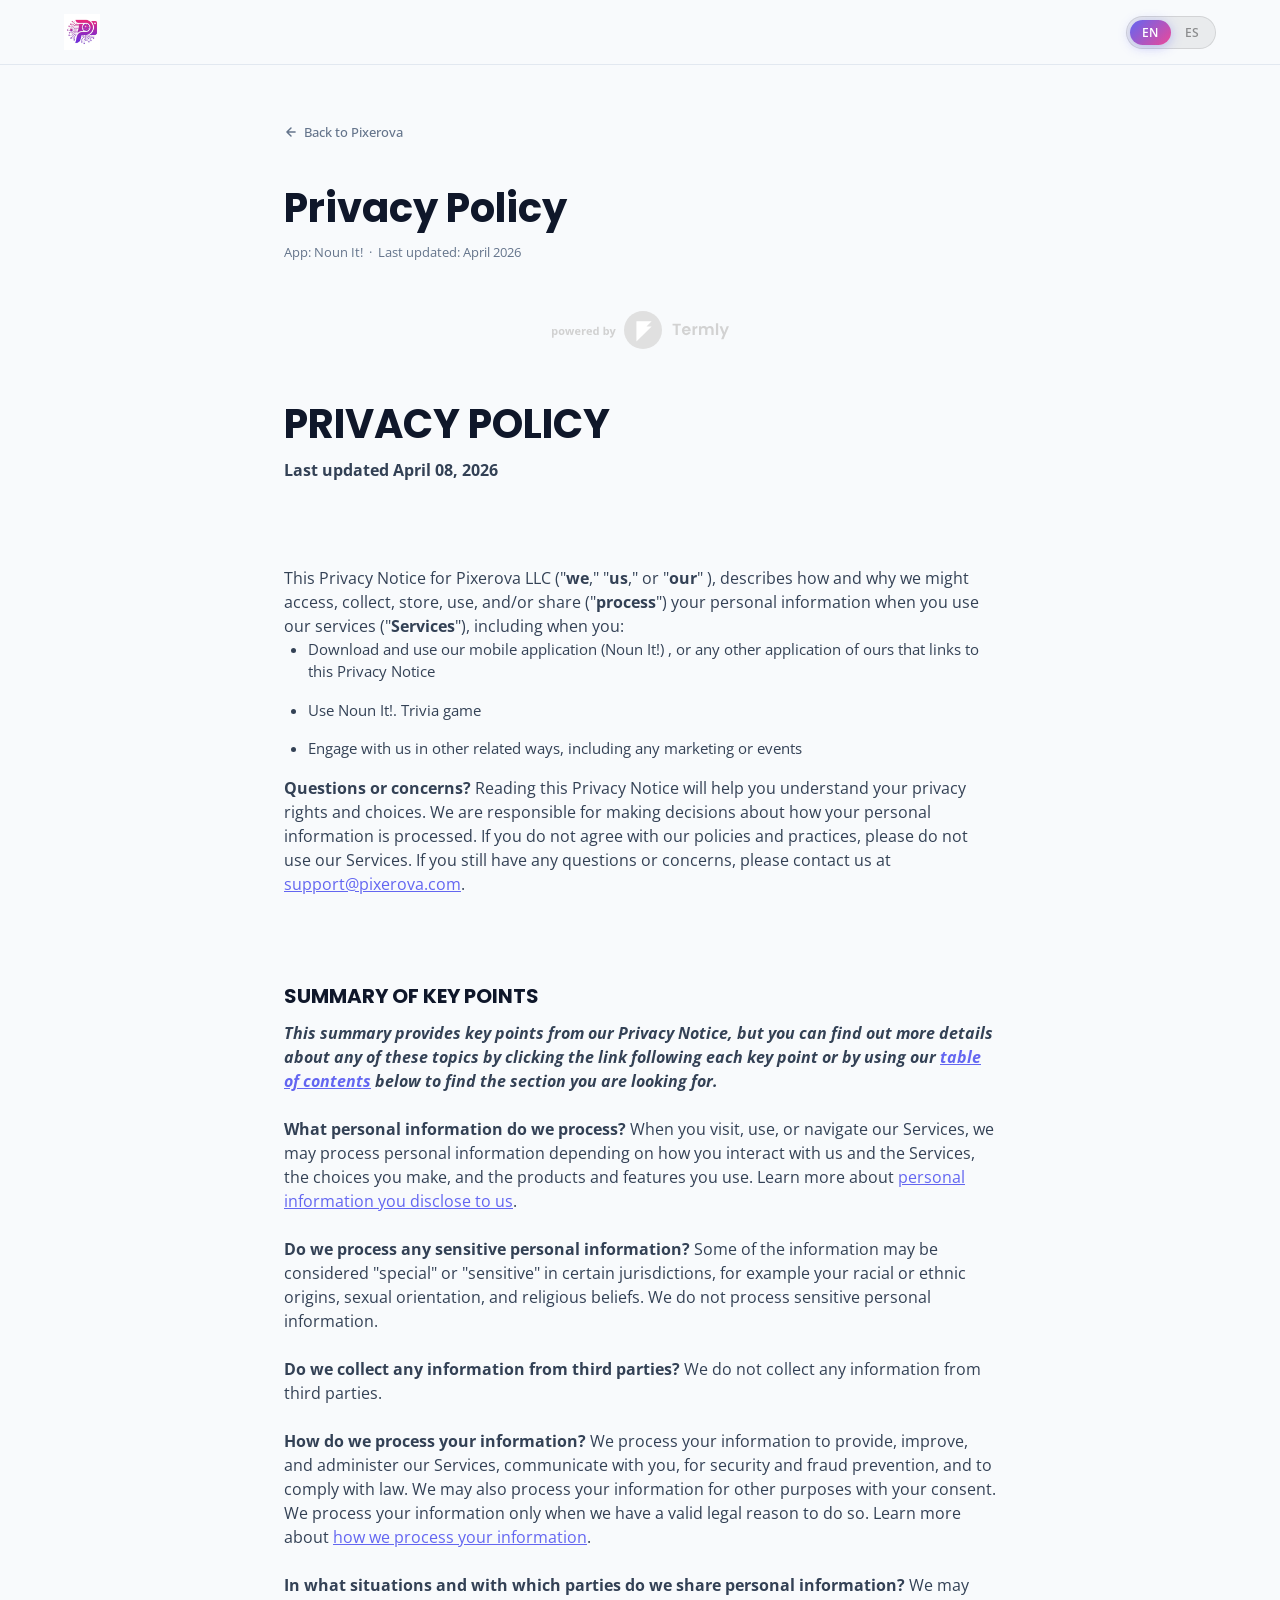
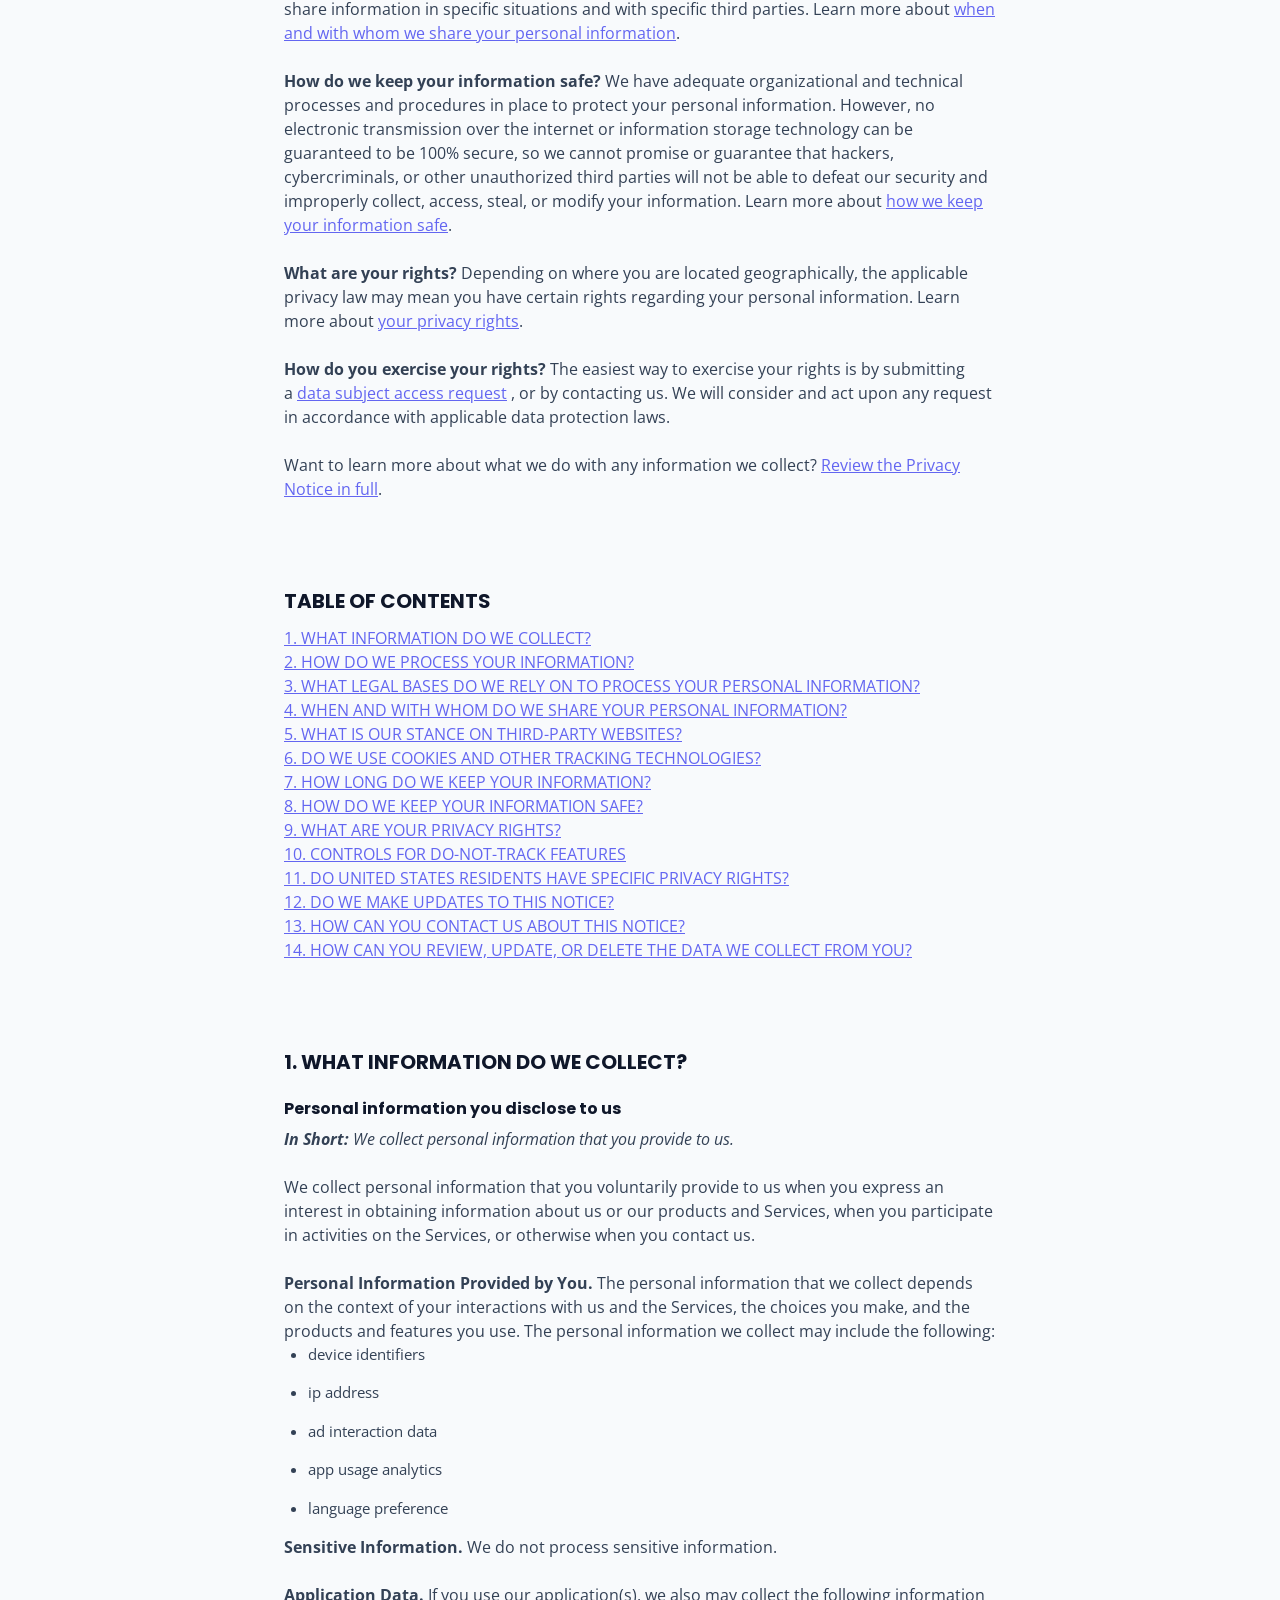
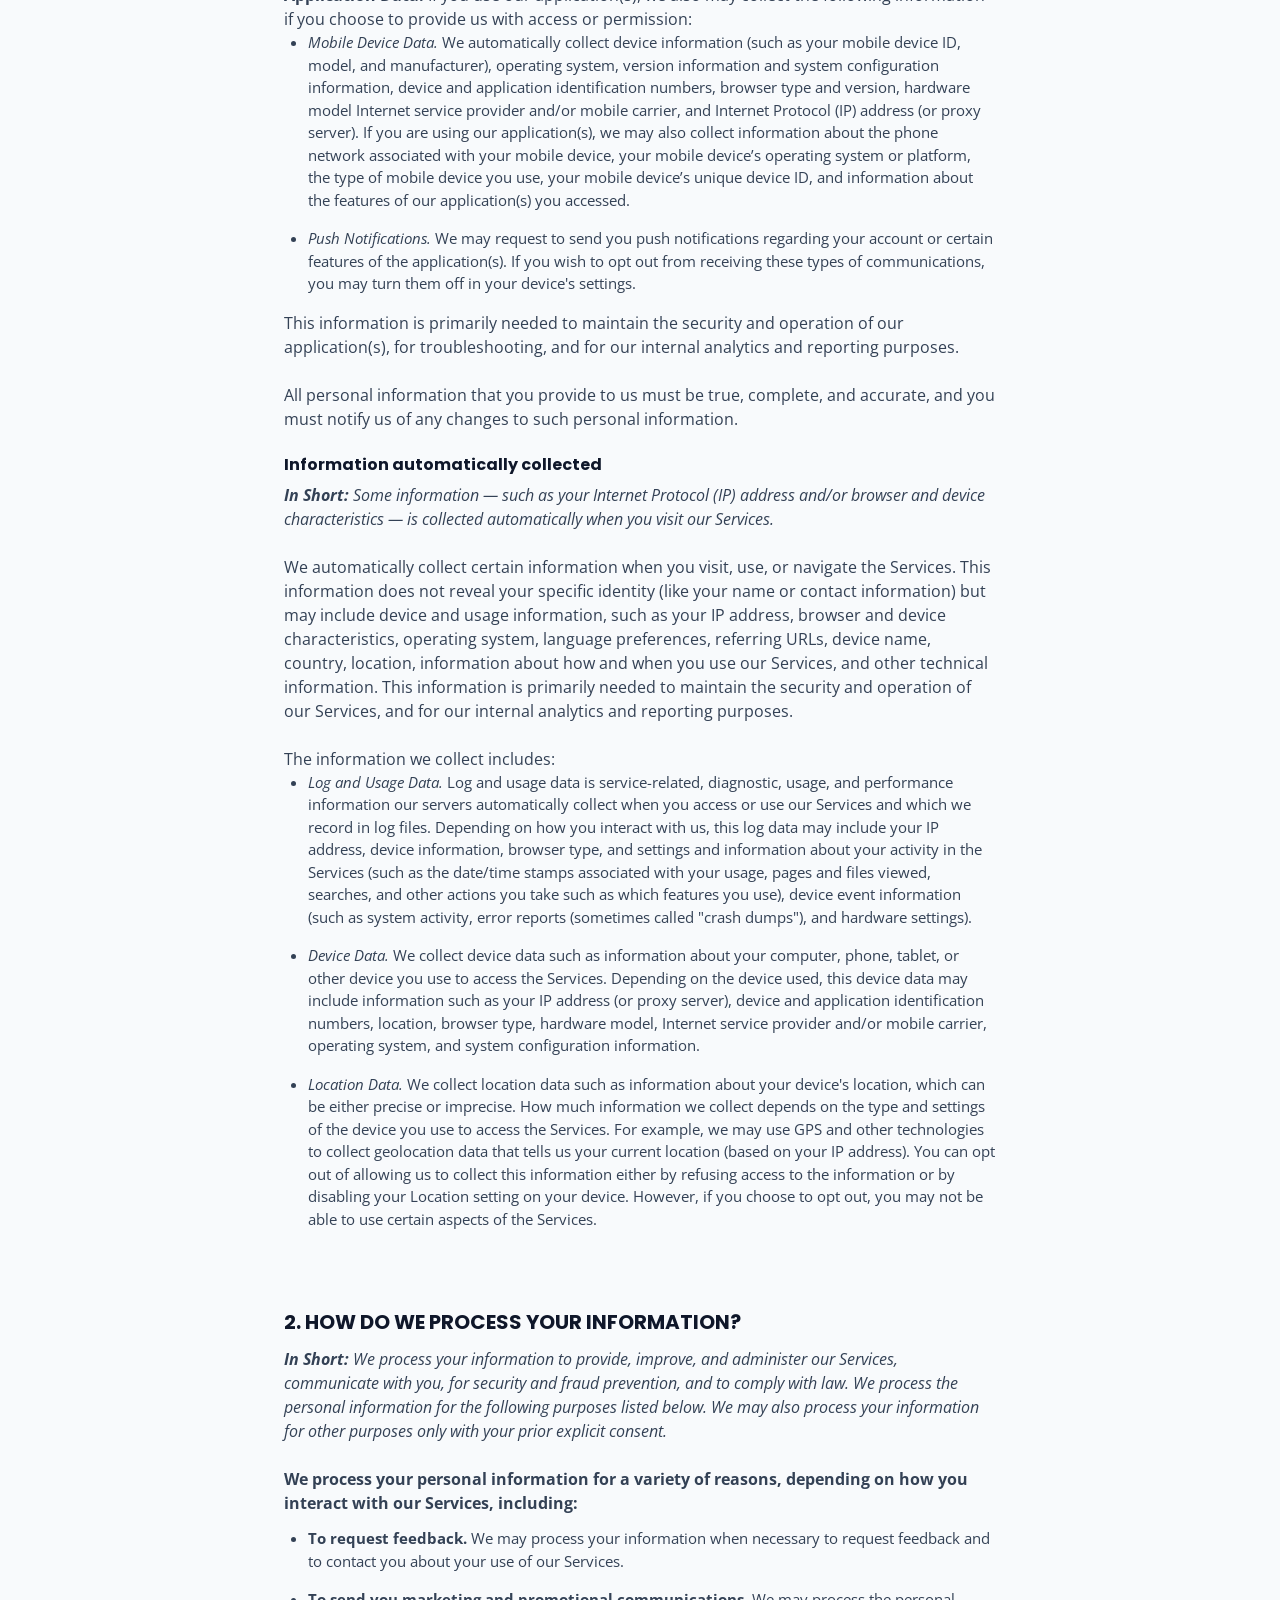
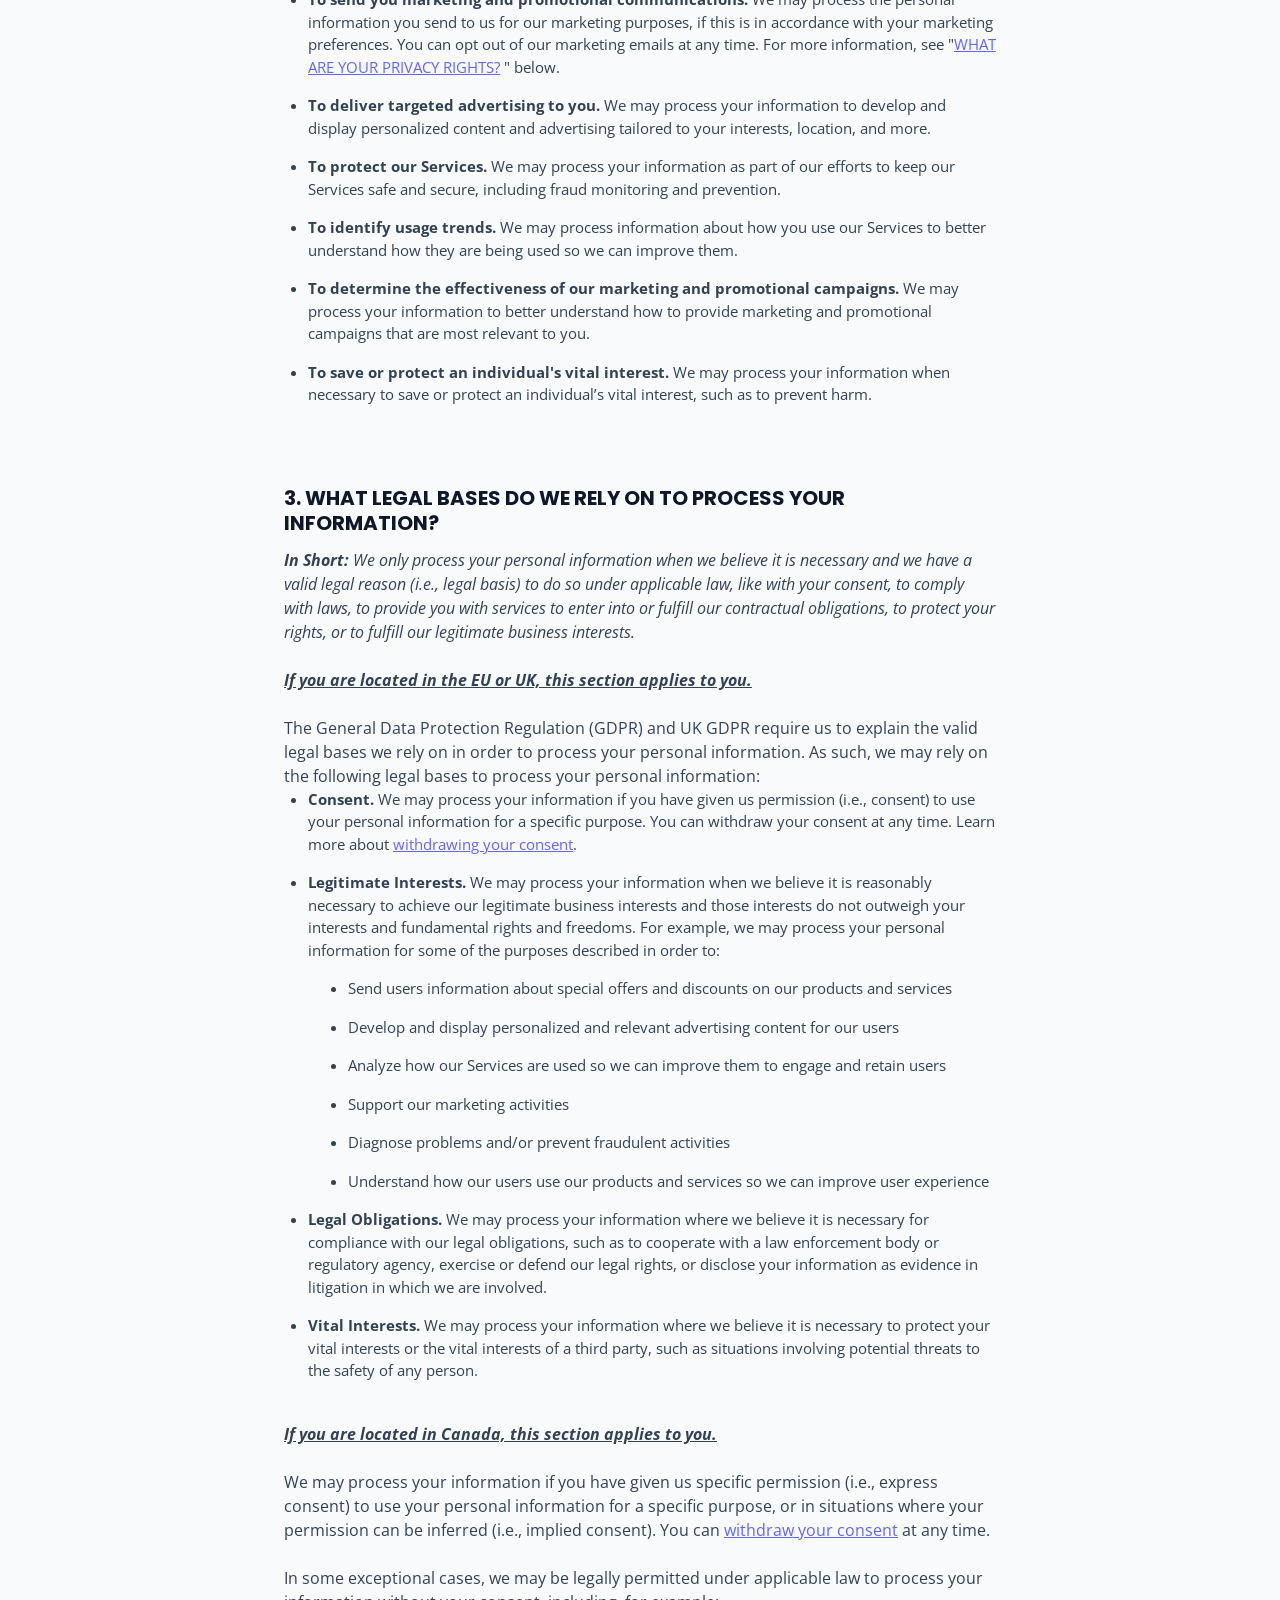
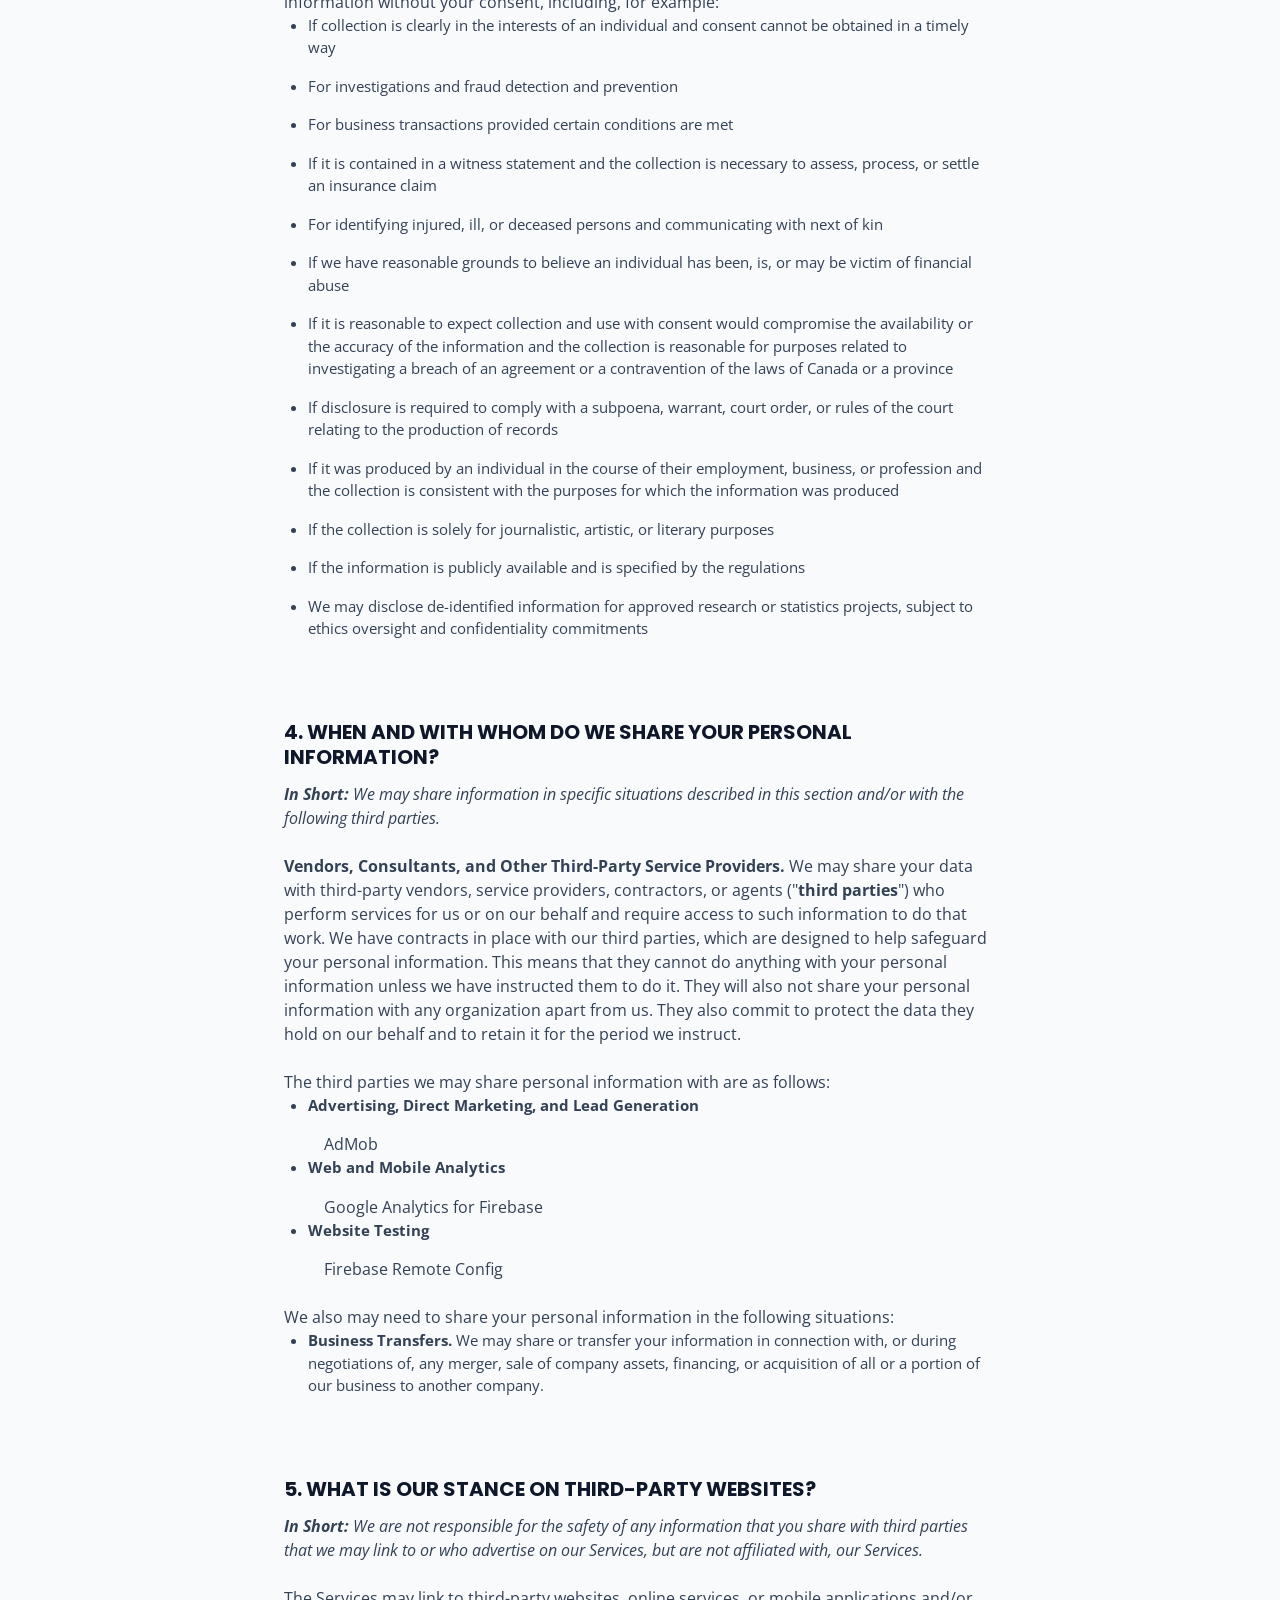
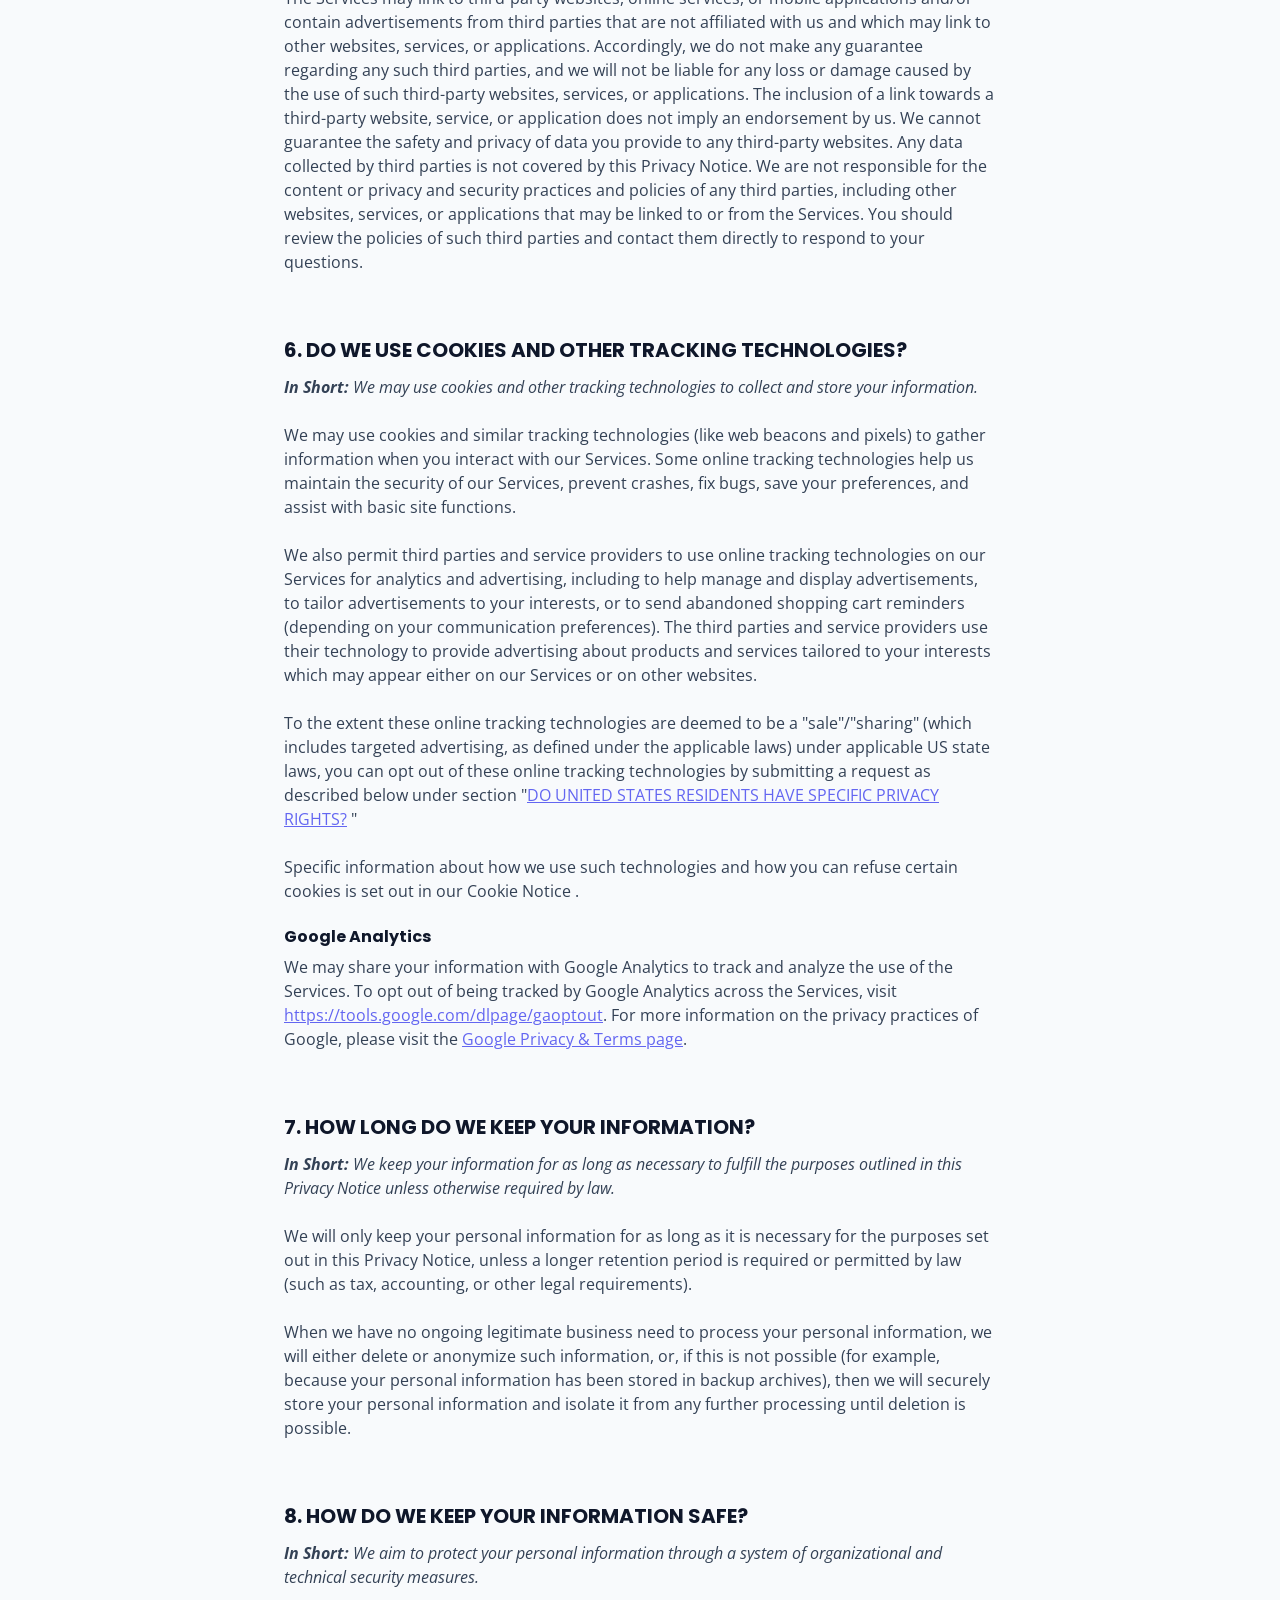
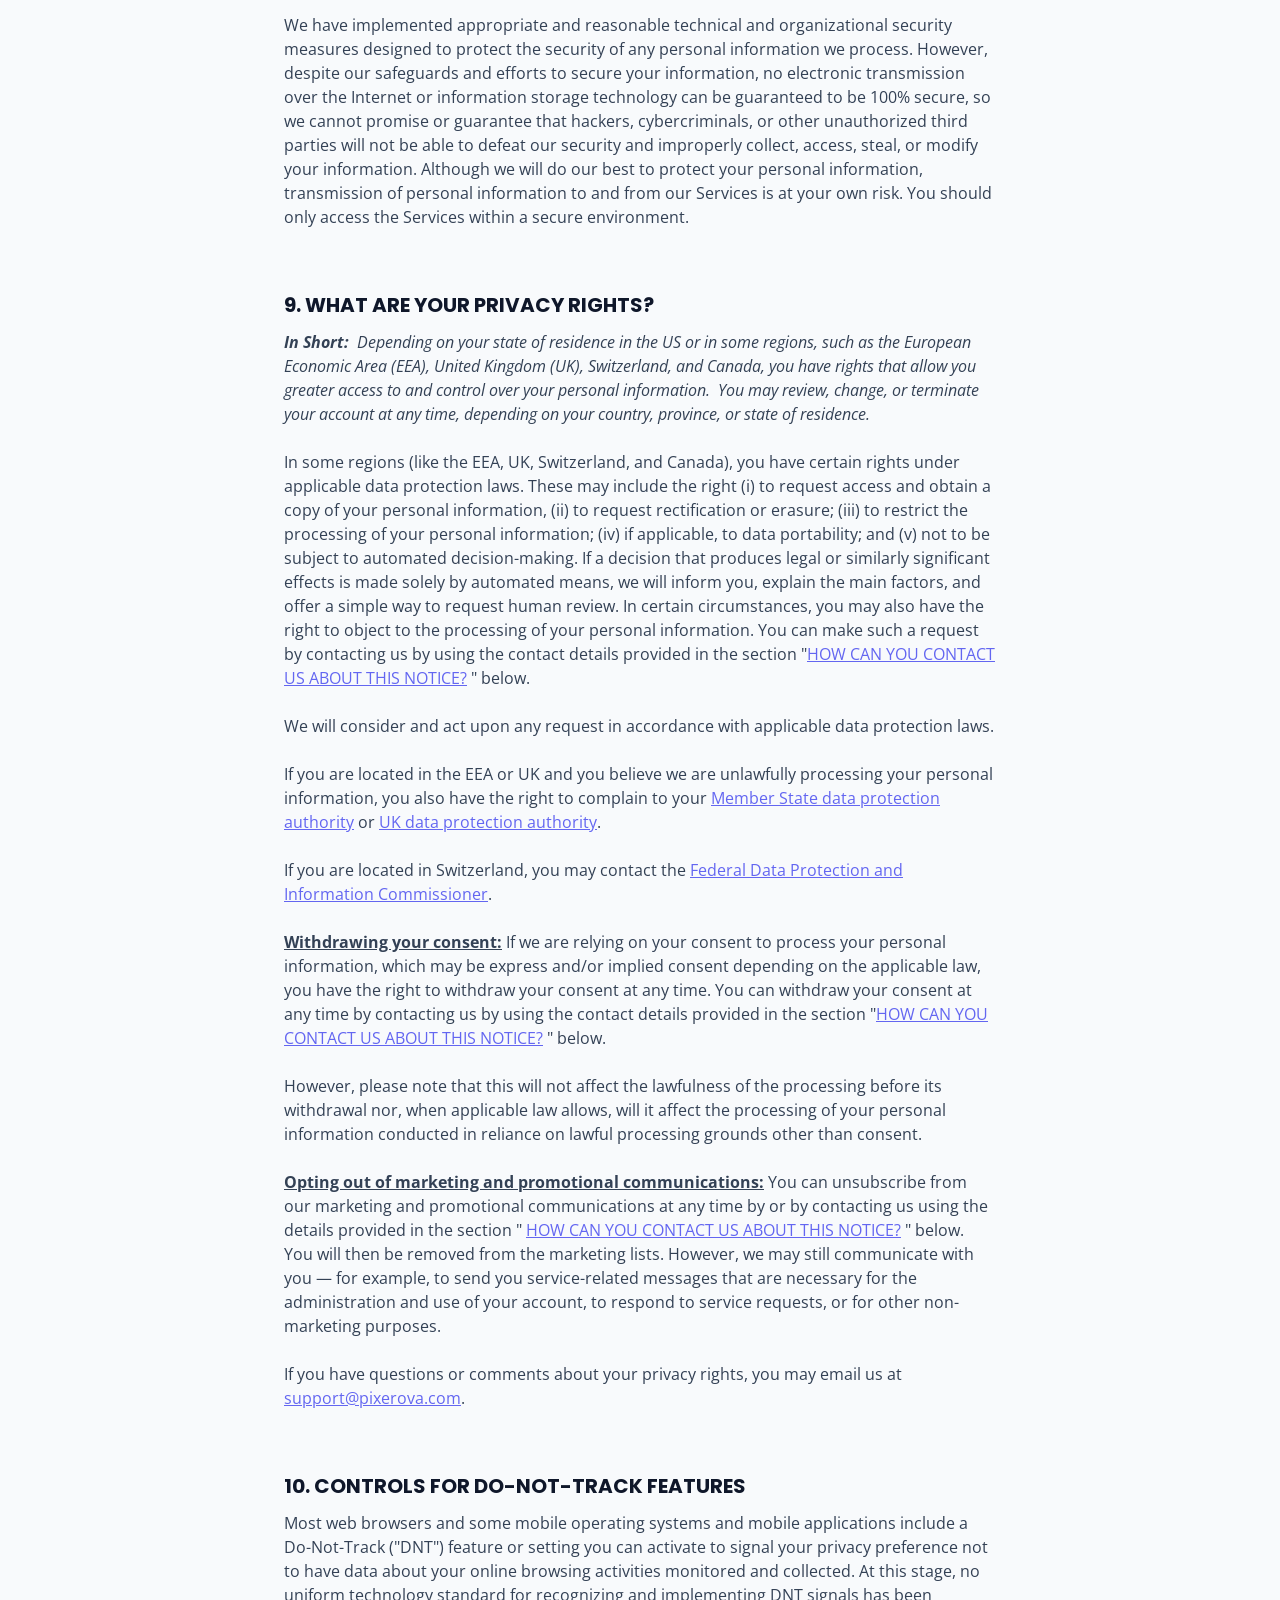
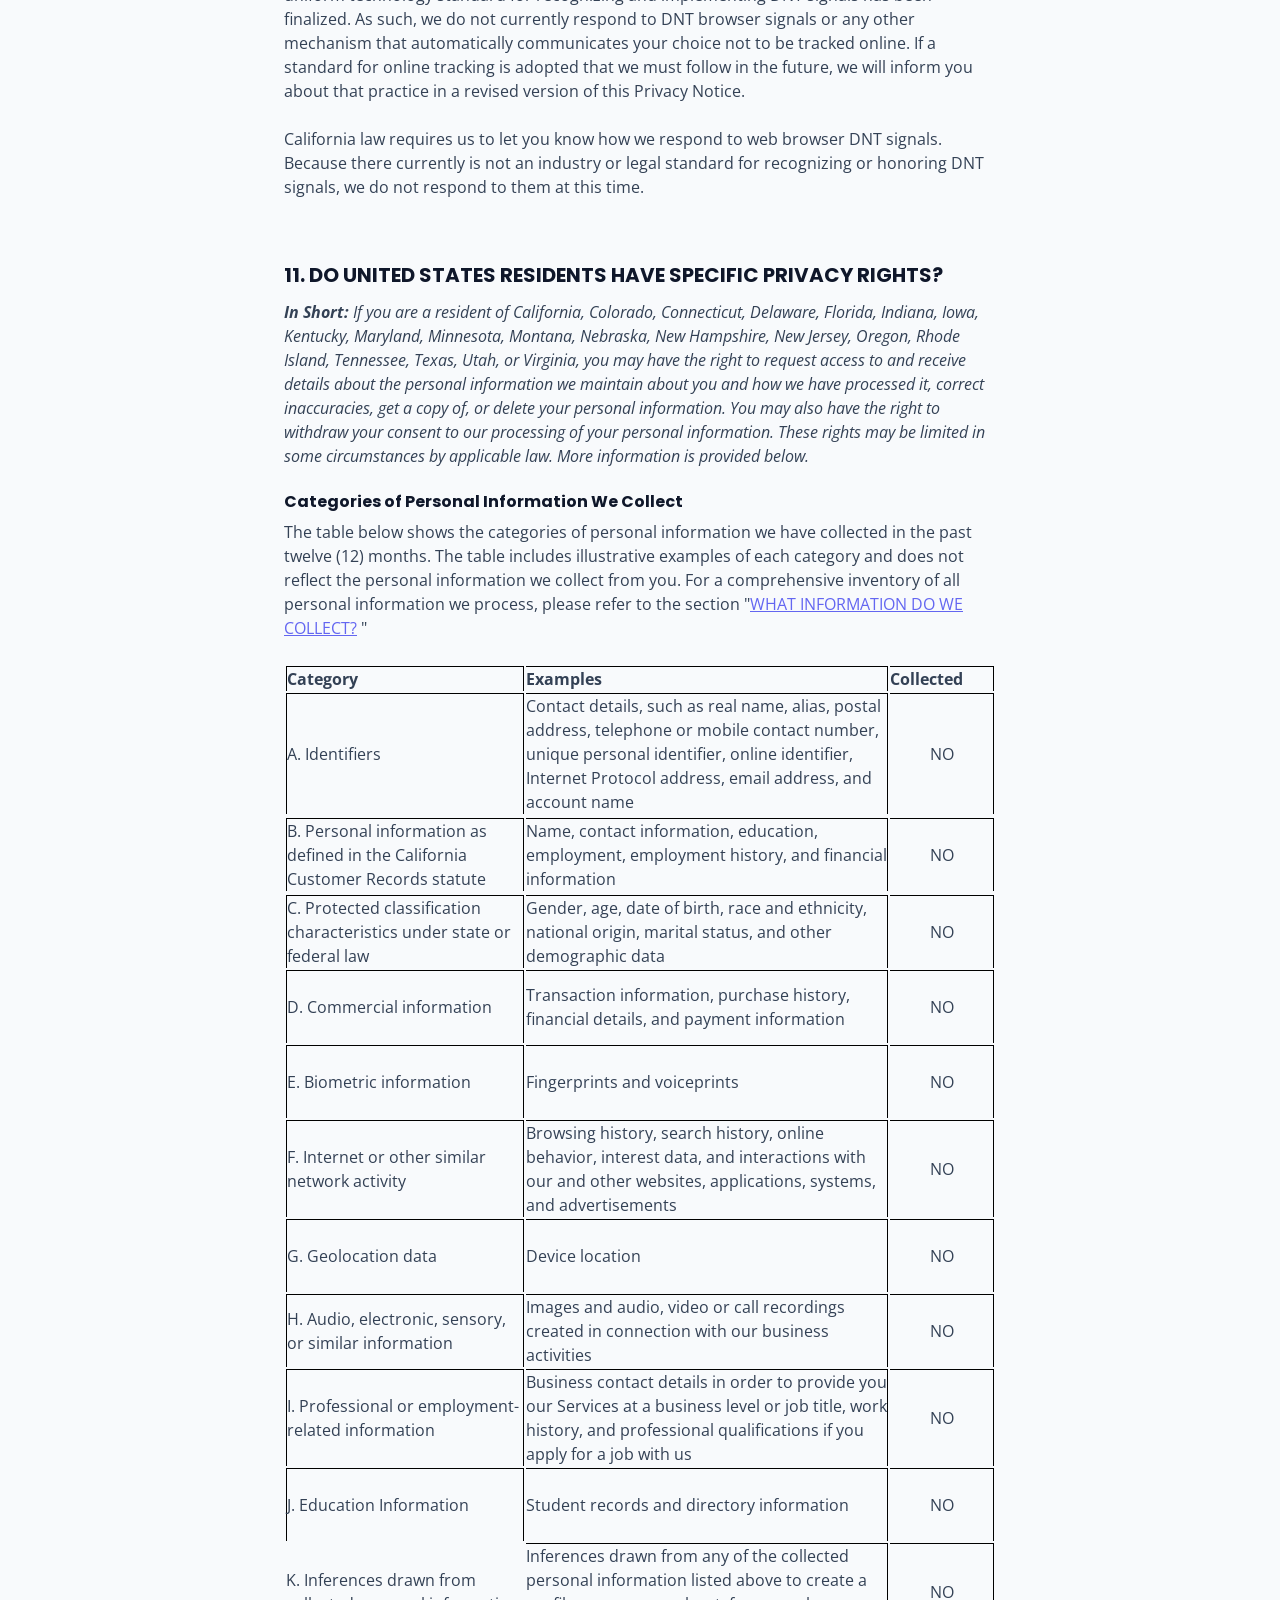
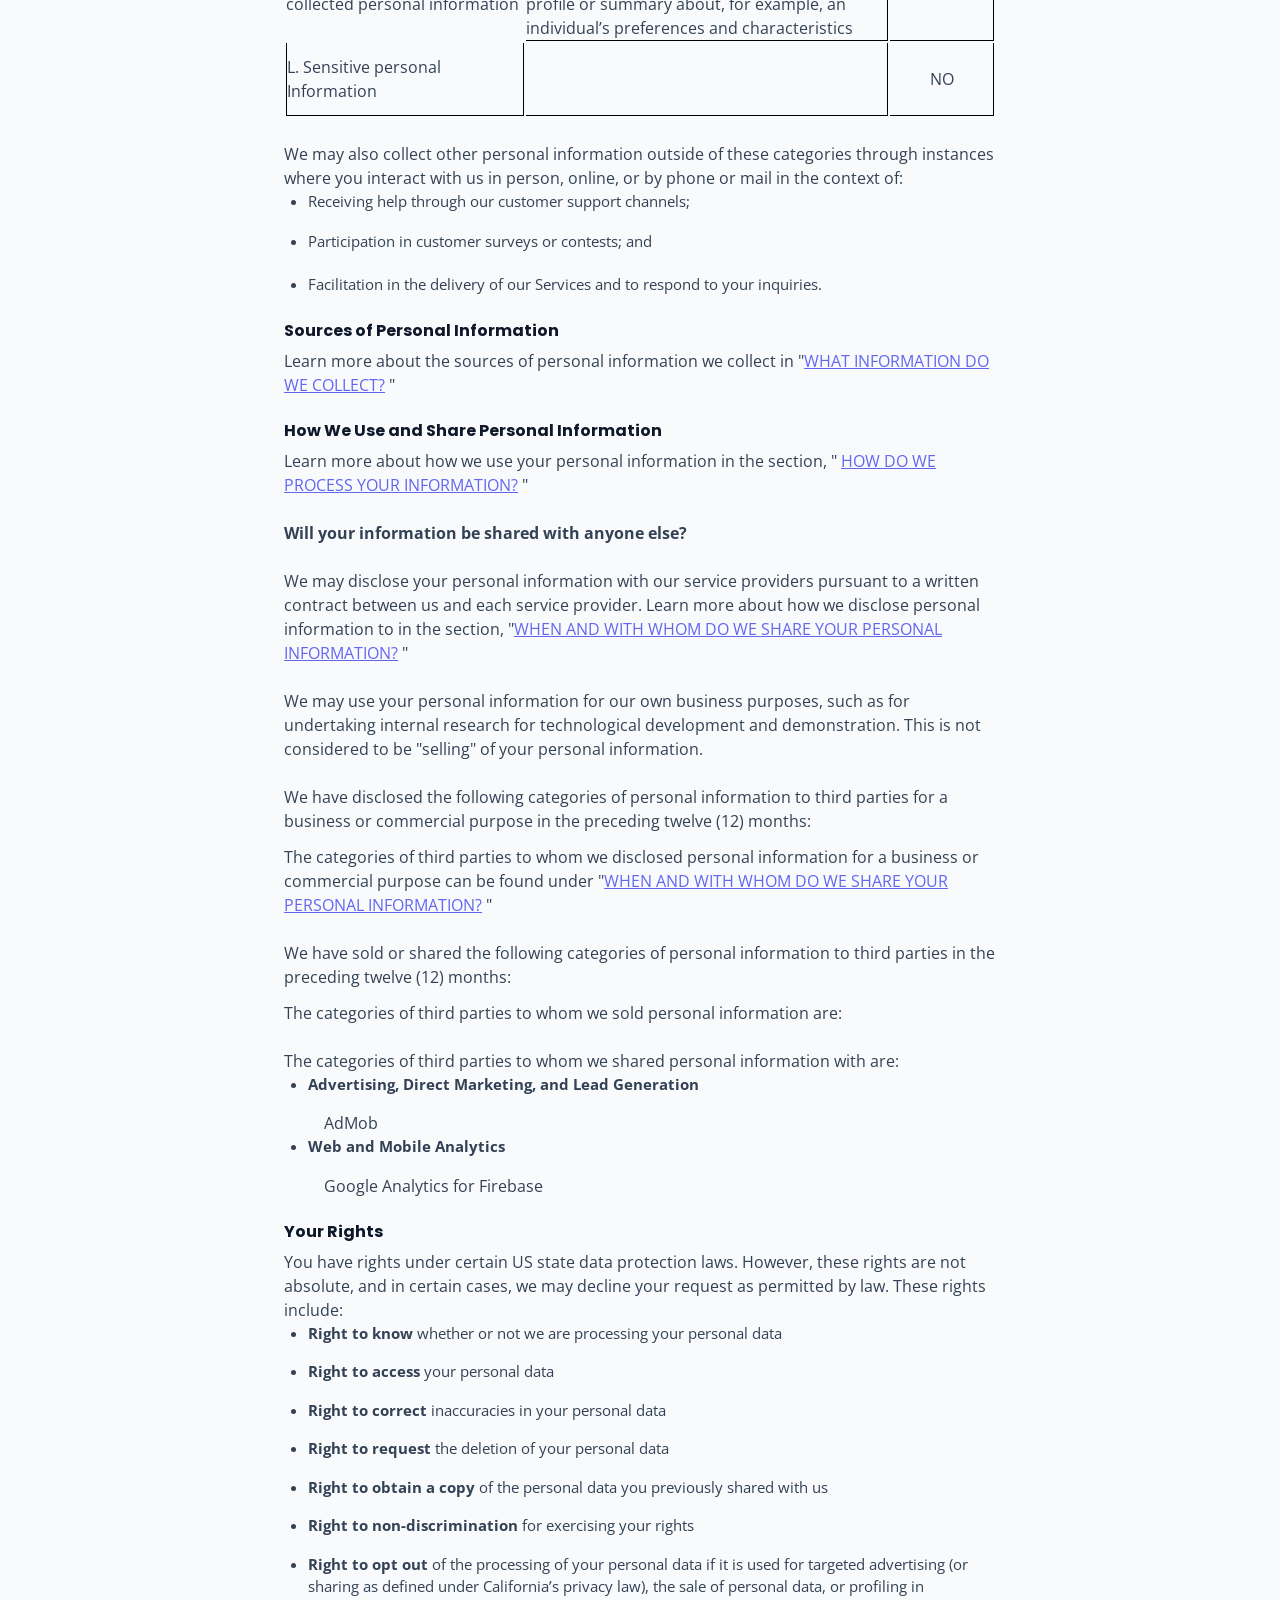
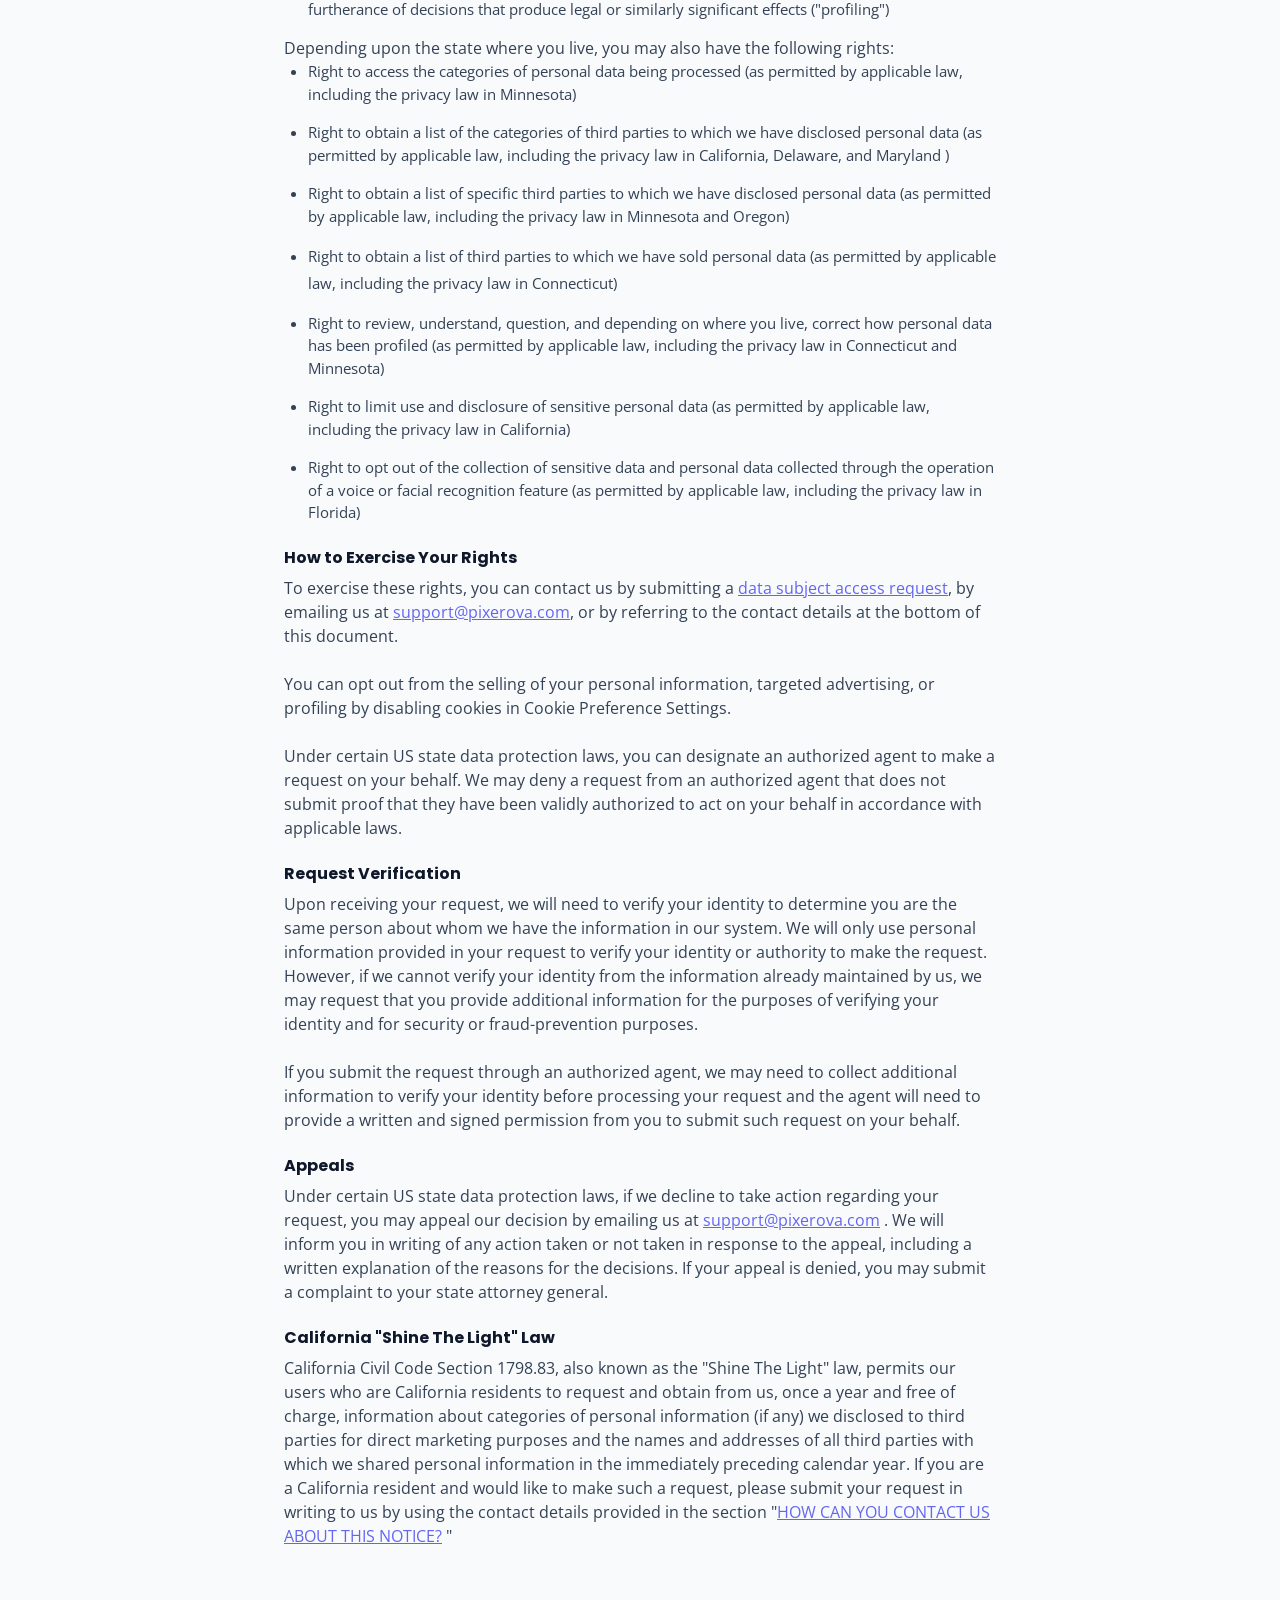
==== noun-it/privacy.html @ 8b0dc438 "Format privacy policy HTML with js-beautify Formatting-only commit — no content changes. Reformats t" ====
<!DOCTYPE html>
<html lang="en">

<head>
  <meta charset="UTF-8" />
  <meta name="viewport" content="width=device-width, initial-scale=1.0" />
  <title>Privacy Policy — Noun It!</title>
  <meta name="description" content="Privacy policy for Noun It! by Pixerova." />
  <link rel="stylesheet" href="../assets/styles.css" />
  <style>
    .policy-wrap {
      max-width: 760px;
      margin: 0 auto;
      padding: 120px 24px 80px;
    }

    .policy-wrap h1 {
      font-size: clamp(28px, 4vw, 40px);
      margin-bottom: 8px;
    }

    .policy-meta {
      font-size: 13px;
      color: var(--color-text-muted);
      margin-bottom: 48px;
    }

    .policy-body h2 {
      font-size: 20px;
      margin-top: 40px;
      margin-bottom: 12px;
    }

    .policy-body h3 {
      font-size: 16px;
      margin-top: 24px;
      margin-bottom: 8px;
    }

    .policy-body p,
    .policy-body li {
      font-size: 15px;
      color: var(--color-text);
      margin-bottom: 12px;
      line-height: 1.75;
    }

    .policy-body ul,
    .policy-body ol {
      padding-left: 24px;
      margin-bottom: 16px;
    }

    .policy-body a {
      color: var(--color-primary);
      text-decoration: underline;
    }

    .policy-body a:hover {
      color: var(--color-accent);
    }

    .back-link {
      display: inline-flex;
      align-items: center;
      gap: 6px;
      font-size: 13px;
      font-weight: 500;
      color: var(--color-text-muted);
      margin-bottom: 40px;
      transition: color 0.15s;
    }

    .back-link:hover {
      color: var(--color-heading);
    }
  </style>
</head>

<body>

  <!-- ── Navigation ──────────────────────────────────────────── -->
  <nav class="nav" role="navigation" aria-label="Main navigation">
    <div class="nav-inner">
      <a href="../" class="nav-logo" aria-label="Pixerova home">
        <img src="../assets/images/logo.webp" alt="Pixerova" />
      </a>
      <div class="nav-right">
        <div class="lang-pill" role="group" aria-label="Language selector">
          <button class="lang-btn active" data-lang="en" aria-pressed="true">EN</button>
          <button class="lang-btn" data-lang="es" aria-pressed="false">ES</button>
        </div>
      </div>
    </div>
  </nav>

  <!-- ── Policy content ──────────────────────────────────────── -->
  <main>
    <div class="policy-wrap">

      <a href="../" class="back-link" aria-label="Back to Pixerova homepage">
        <svg width="14" height="14" viewBox="0 0 24 24" fill="none" stroke="currentColor" stroke-width="2.5" stroke-linecap="round" stroke-linejoin="round" aria-hidden="true">
          <path d="M19 12H5M12 5l-7 7 7 7" />
        </svg>
        <span data-en="Back to Pixerova" data-es="Volver a Pixerova">Back to Pixerova</span>
      </a>

      <h1 data-en="Privacy Policy" data-es="Política de Privacidad">Privacy Policy</h1>
      <p class="policy-meta">
        <span data-en="App: Noun It! &nbsp;·&nbsp; Last updated:" data-es="App: Noun It! &nbsp;·&nbsp; Última actualización:">App: Noun It! &nbsp;·&nbsp; Last updated:</span>
        <!-- UPDATE THIS DATE when the policy changes -->
        April 2026
      </p>

      <!-- ══════════════════════════════════════════════════════
           PASTE YOUR TERMLY POLICY CONTENT BELOW THIS LINE.
           Replace this comment block with the full policy HTML
           from your Termly dashboard (Copy HTML export).
           ══════════════════════════════════════════════════════ -->
      <div class="policy-body">


        <span style="display: block;margin: 0 auto 3.125rem;width: 11.125rem;height: 2.375rem;background: url([data-uri]) center no-repeat;"></span>

        <div>
          <div><strong><span><span>
                  <bdt class="block-component"></bdt>
                  <bdt class="question">
                    <h1>PRIVACY POLICY</h1>
                  </bdt>
                  <bdt class="statement-end-if-in-editor"></bdt>
                </span></span></strong></div>
          <div><span><strong><span><span>Last updated <bdt class="question">April 08, 2026</bdt></span></span></strong></span></div>
          <div><br></div>
          <div><br></div>
          <div><br></div>
          <div style="line-height: 1.5;"><span><span><span>This Privacy Notice for <bdt class="question noTranslate">Pixerova LLC</bdt>
                  <bdt class="block-component"></bdt>
                  </bdt> (<bdt class="block-component"></bdt>"<strong>we</strong>," "<strong>us</strong>," or "<strong>our</strong>"<bdt class="statement-end-if-in-editor"></bdt>
                </span><span>), describes how and why we might access, collect, store, use, and/or share (<bdt class="block-component"></bdt>"<strong>process</strong>"<bdt class="statement-end-if-in-editor"></bdt>) your personal information when you use our services (<bdt class="block-component"></bdt>"<strong>Services</strong>"<bdt class="statement-end-if-in-editor"></bdt>), including when you:</span></span></span><span><span><span><span><span>
                      <bdt class="block-component"></bdt>
                    </span></span></span></span></span></span></span></span></li>
            </ul>
            <div>
              <bdt class="block-component"><span><span><span><span><span><span>
                            <bdt class="block-component"></bdt>
                          </span></span></span></span></span></span></bdt>
            </div>
            <ul>
              <li style="line-height: 1.5;"><span><span><span>Download and use<bdt class="block-component"></bdt> our mobile application<bdt class="block-component"></bdt> (<bdt class="question noTranslate">Noun It!)<span><span><span><span><span><span><span><span>
                                        <bdt class="statement-end-if-in-editor">,</bdt>
                                      </span></span></span></span></span></span></span></span></bdt></span><span><span><span><span><span><span>
                                <bdt class="statement-end-if-in-editor">
                                  <bdt class="block-component"> or any other application of ours that links to this Privacy Notice</bdt>
                                </bdt>
                              </span></span></span></span></span></span></span></span></li>
            </ul>
            <div style="line-height: 1.5;">
              <bdt class="block-component"><span></span></bdt>
            </div>
            <ul>
              <li style="line-height: 1.5;"><span>Use <bdt class="question noTranslate">Noun It!</bdt>. <bdt class="question">Trivia game</bdt></span>
                <bdt class="statement-end-if-in-editor"><span></span></bdt>
              </li>
            </ul>
            <div style="line-height: 1.5;"><span><span><span><span><span>
                        <bdt class="block-component"></bdt>
                      </span></span></span></span></span></div>
            <ul>
              <li style="line-height: 1.5;"><span><span><span>Engage with us in other related ways, including any marketing or events<span><span><span><span><span>
                                <bdt class="statement-end-if-in-editor"></bdt>
                              </span></span></span></span></span></span></span></span></li>
            </ul>
            <div style="line-height: 1.5;"><span><span><span><strong>Questions or concerns? </strong>Reading this Privacy Notice will help you understand your privacy rights and choices. We are responsible for making decisions about how your personal information is processed. If you do not agree with our policies and practices, please do not use our Services.<bdt class="block-component"></bdt> If you still have any questions or concerns, please contact us at <bdt class="question noTranslate"><a target="_blank" href="mailto:support@pixerova.com">support@pixerova.com</a></bdt>.</span></span></span></div>
            <div style="line-height: 1.5;"><br></div>
            <div style="line-height: 1.5;"><br></div>
            <div style="line-height: 1.5;"><strong><span><span>
                    <h2>SUMMARY OF KEY POINTS</h2>
                  </span></span></strong></div>
            <div style="line-height: 1.5;"><span><span><strong><em>This summary provides key points from our Privacy Notice, but you can find out more details about any of these topics by clicking the link following each key point or by using our </em></strong></span></span><a href="#toc"><span><span><strong><em>table of contents</em></strong></span></span></a><span><span><strong><em> below to find the section you are looking for.</em></strong></span></span></div>
            <div style="line-height: 1.5;"><br></div>
            <div style="line-height: 1.5;"><span><span><strong>What personal information do we process?</strong> When you visit, use, or navigate our Services, we may process personal information depending on how you interact with us and the Services, the choices you make, and the products and features you use. Learn more about </span></span><a href="#personalinfo"><span><span>personal information you disclose to us</span></span></a><span>.</span></div>
            <div style="line-height: 1.5;"><br></div>
            <div style="line-height: 1.5;"><span><span><strong>Do we process any sensitive personal information? </strong>Some of the information may be considered <bdt class="block-component"></bdt>"special" or "sensitive"<bdt class="statement-end-if-in-editor"></bdt> in certain jurisdictions, for example your racial or ethnic origins, sexual orientation, and religious beliefs. <bdt class="block-component"></bdt>We do not process sensitive personal information.<bdt class="else-block"></bdt></span></span></div>
            <div style="line-height: 1.5;"><br></div>
            <div style="line-height: 1.5;"><span><span><strong>Do we collect any information from third parties?</strong>
                  <bdt class="block-component"></bdt>We do not collect any information from third parties.<bdt class="else-block"></bdt>
                </span></span></div>
            <div style="line-height: 1.5;"><br></div>
            <div style="line-height: 1.5;"><span><span><strong>How do we process your information?</strong> We process your information to provide, improve, and administer our Services, communicate with you, for security and fraud prevention, and to comply with law. We may also process your information for other purposes with your consent. We process your information only when we have a valid legal reason to do so. Learn more about </span></span><a href="#infouse"><span><span>how we process your information</span></span></a><span>.</span></div>
            <div style="line-height: 1.5;"><br></div>
            <div style="line-height: 1.5;"><span><span><strong>In what situations and with which <bdt class="block-component"></bdt>parties do we share personal information?</strong> We may share information in specific situations and with specific <bdt class="block-component"></bdt>third parties. Learn more about </span></span><a href="#whoshare"><span><span>when and with whom we share your personal information</span></span></a><span><span>.<bdt class="block-component"></bdt></span></span></div>
            <div style="line-height: 1.5;"><br></div>
            <div style="line-height: 1.5;"><span><span><strong>How do we keep your information safe?</strong> We have adequate <bdt class="block-component"></bdt>organizational<bdt class="statement-end-if-in-editor"></bdt> and technical processes and procedures in place to protect your personal information. However, no electronic transmission over the internet or information storage technology can be guaranteed to be 100% secure, so we cannot promise or guarantee that hackers, cybercriminals, or other <bdt class="block-component"></bdt>unauthorized<bdt class="statement-end-if-in-editor"></bdt> third parties will not be able to defeat our security and improperly collect, access, steal, or modify your information. Learn more about </span></span><a href="#infosafe"><span><span>how we keep your information safe</span></span></a><span>.</span><span><span>
                  <bdt class="statement-end-if-in-editor"></bdt>
                </span></span></div>
            <div style="line-height: 1.5;"><br></div>
            <div style="line-height: 1.5;"><span><span><strong>What are your rights?</strong> Depending on where you are located geographically, the applicable privacy law may mean you have certain rights regarding your personal information. Learn more about </span></span><a href="#privacyrights"><span><span>your privacy rights</span></span></a><span>.</span></div>
            <div style="line-height: 1.5;"><br></div>
            <div style="line-height: 1.5;"><span><span><strong>How do you exercise your rights?</strong> The easiest way to exercise your rights is by <bdt class="block-component">submitting a </bdt></span></span><a href="https://app.termly.io/dsar/67f38471-8a10-4ec0-abb8-2a1daf8dc0da" rel="noopener noreferrer" target="_blank"><span><span>data subject access request</span></span></a><span><span>
                  <bdt class="block-component"></bdt>, or by contacting us. We will consider and act upon any request in accordance with applicable data protection laws.
                </span></span></div>
            <div style="line-height: 1.5;"><br></div>
            <div style="line-height: 1.5;"><span><span>Want to learn more about what we do with any information we collect? </span></span><a href="#toc"><span><span>Review the Privacy Notice in full</span></span></a><span><span>.</span></span></div>
            <div style="line-height: 1.5;"><br></div>
            <div style="line-height: 1.5;"><br></div>
            <div id="toc" style="line-height: 1.5;"><span><span><span><strong><span>
                        <h2>TABLE OF CONTENTS</h2>
                      </span></strong></span></span></span></div>
            <div style="line-height: 1.5;"><span><a href="#infocollect"><span>1. WHAT INFORMATION DO WE COLLECT?</span></a></span></div>
            <div style="line-height: 1.5;"><span><a href="#infouse"><span>2. HOW DO WE PROCESS YOUR INFORMATION?<bdt class="block-component"></bdt></span></a></span></div>
            <div style="line-height: 1.5;"><span><a href="#legalbases"><span>3. <span><span>WHAT LEGAL BASES DO WE RELY ON TO PROCESS YOUR PERSONAL INFORMATION?</span></span>
                    <bdt class="statement-end-if-in-editor"></bdt>
                  </span></a></span></div>
            <div style="line-height: 1.5;"><span><span><a href="#whoshare">4. WHEN AND WITH WHOM DO WE SHARE YOUR PERSONAL INFORMATION?</a></span><span>
                  <bdt class="block-component"></bdt>
                </span></span></div>
            <div style="line-height: 1.5;"><span><a href="#3pwebsites">5. WHAT IS OUR STANCE ON THIRD-PARTY WEBSITES?<bdt class="statement-end-if-in-editor"></bdt></a><span><span><span><span>
                        <bdt class="block-component"></bdt>
                      </span></span></span></span></span></div>
            <div style="line-height: 1.5;"><span><a href="#cookies"><span>6. DO WE USE COOKIES AND OTHER TRACKING TECHNOLOGIES?</span></a><span><span><span><span>
                        <bdt class="statement-end-if-in-editor"></bdt>
                      </span></span></span></span>
                <bdt class="block-component"></bdt>
              </span></div>
            <div style="line-height: 1.5;"><span><span><span><span><span><span><span>
                            <bdt class="block-component"></bdt>
                          </span></span>
                        <bdt class="block-component"></bdt>
                      </span></span></span></span></span></div>
            <div style="line-height: 1.5;"><span><a href="#inforetain"><span>7. HOW LONG DO WE KEEP YOUR INFORMATION?</span></a><span><span><span><span><span>
                          <bdt class="block-component"></bdt>
                        </span></span></span></span></span></span></div>
            <div style="line-height: 1.5;"><span><a href="#infosafe"><span>8. HOW DO WE KEEP YOUR INFORMATION SAFE?</span></a><span><span><span><span>
                        <bdt class="statement-end-if-in-editor"></bdt>
                        <bdt class="block-component"></bdt>
                      </span></span></span></span></span></div>
            <div style="line-height: 1.5;"><span><span><a href="#privacyrights">9. WHAT ARE YOUR PRIVACY RIGHTS?</a></span></span></div>
            <div style="line-height: 1.5;"><span><a href="#DNT"><span>10. CONTROLS FOR DO-NOT-TRACK FEATURES<bdt class="block-component"></bdt></span></a></span></div>
            <div style="line-height: 1.5;"><span><a href="#uslaws"><span>11. DO UNITED STATES RESIDENTS HAVE SPECIFIC PRIVACY RIGHTS?</span></a></span>
              <bdt class="block-component"><span><span></span></bdt></span>
            </div>
            <div style="line-height: 1.5;">
              <bdt class="block-component"><span></bdt>
              <bdt class="block-component"></bdt>
              <bdt class="block-component"></bdt>
              <bdt class="block-component"></bdt>
              <bdt class="block-component"></bdt>
              <bdt class="block-component"></bdt>
              <bdt class="block-component"></bdt>
              <bdt class="block-component"></bdt>
              <bdt class="block-component"></bdt>
              <bdt class="block-component"></span></bdt>
            </div>
            <div style="line-height: 1.5;"><span><a href="#policyupdates"><span>12. DO WE MAKE UPDATES TO THIS NOTICE?</span></a></span></div>
            <div style="line-height: 1.5;"><a href="#contact"><span>13. HOW CAN YOU CONTACT US ABOUT THIS NOTICE?</span></a></div>
            <div style="line-height: 1.5;"><a href="#request"><span>14. HOW CAN YOU REVIEW, UPDATE, OR DELETE THE DATA WE COLLECT FROM YOU?</span></a></div>
            <div style="line-height: 1.5;"><br></div>
            <div style="line-height: 1.5;"><br></div>
            <div id="infocollect" style="line-height: 1.5;"><span><span><span><span><span id="control"><strong><span>
                            <h2>1. WHAT INFORMATION DO WE COLLECT?</h2>
                          </span></strong></span></span></span></span></span><span id="personalinfo"><span><strong>
                    <h3>Personal information you disclose to us</h3>
                  </strong></span></span><span><span><span><span><span><span><strong><em>In Short:</em></strong></span></span></span></span><span><span><span><span><strong><em> </em></strong><em>We collect personal information that you provide to us.</em></span></span></span></span></span></span></div>
            <div style="line-height: 1.5;"><br></div>
            <div style="line-height: 1.5;"><span><span><span>We collect personal information that you voluntarily provide to us when you <span>
                      <bdt class="block-component"></bdt>
                    </span></span><span>express an interest in obtaining information about us or our products and Services, when you participate in activities on the Services, or otherwise when you contact us.</span></span></span></span></div>
            <div style="line-height: 1.5;"><br></div>
            <div style="line-height: 1.5;"><span><span><span><span>
                      <bdt class="block-component"></bdt>
                    </span></span></span></span></div>
            <div style="line-height: 1.5;"><span><span><span><strong>Personal Information Provided by You.</strong> The personal information that we collect depends on the context of your interactions with us and the Services, the choices you make, and the products and features you use. The personal information we collect may include the following:<span><span>
                        <bdt class="forloop-component"></bdt>
                      </span></span></span></span></span></div>
            <ul>
              <li style="line-height: 1.5;"><span><span><span><span><span>
                          <bdt class="question">device identifiers</bdt>
                        </span></span></span></span></span></li>
            </ul>
            <div style="line-height: 1.5;"><span><span><span><span><span>
                        <bdt class="forloop-component"></bdt>
                      </span></span></span></span></span></div>
            <ul>
              <li style="line-height: 1.5;"><span><span><span><span><span>
                          <bdt class="question">ip address</bdt>
                        </span></span></span></span></span></li>
            </ul>
            <div style="line-height: 1.5;"><span><span><span><span><span>
                        <bdt class="forloop-component"></bdt>
                      </span></span></span></span></span></div>
            <ul>
              <li style="line-height: 1.5;"><span><span><span><span><span>
                          <bdt class="question">ad interaction data</bdt>
                        </span></span></span></span></span></li>
            </ul>
            <div style="line-height: 1.5;"><span><span><span><span><span>
                        <bdt class="forloop-component"></bdt>
                      </span></span></span></span></span></div>
            <ul>
              <li style="line-height: 1.5;"><span><span><span><span><span>
                          <bdt class="question">app usage analytics</bdt>
                        </span></span></span></span></span></li>
            </ul>
            <div style="line-height: 1.5;"><span><span><span><span><span>
                        <bdt class="forloop-component"></bdt>
                      </span></span></span></span></span></div>
            <ul>
              <li style="line-height: 1.5;"><span><span><span><span><span>
                          <bdt class="question">language preference</bdt>
                        </span></span></span></span></span></li>
            </ul>
            <div style="line-height: 1.5;"><span><span><span><span><span>
                        <bdt class="forloop-component"></bdt>
                      </span><span>
                        <bdt class="statement-end-if-in-editor"></bdt>
                      </span></span></span></span></span></div>
            <div id="sensitiveinfo" style="line-height: 1.5;"><span><span><strong>Sensitive Information.</strong>
                  <bdt class="block-component"></bdt>We do not process sensitive information.
                </span></span></div>
            <div style="line-height: 1.5;"><br></div>
            <div style="line-height: 1.5;"><span><span>
                  <bdt class="else-block"></bdt>
                </span></span><span><span><span><span><span>
                        <bdt class="block-component">
                          <bdt class="block-component"></bdt>
                        </bdt>
                      </span></span></span></span>
                <bdt class="block-component">
                  <bdt class="block-component"></bdt>
                </bdt>
            </div>
            <div style="line-height: 1.5;"><span><span><strong>Application Data.</strong> If you use our application(s), we also may collect the following information if you choose to provide us with access or permission:<bdt class="block-component"></bdt></span></span></li>
              </ul>
              <div style="line-height: 1.5;">
                <bdt class="block-component"><span><span></bdt></span></span></li>
                </ul>
                <div style="line-height: 1.5;">
                  <bdt class="block-component"><span><span></span></span></bdt>
                </div>
                <ul>
                  <li style="line-height: 1.5;"><span><span><em>Mobile Device Data.</em> We automatically collect device information (such as your mobile device ID, model, and manufacturer), operating system, version information and system configuration information, device and application identification numbers, browser type and version, hardware model Internet service provider and/or mobile carrier, and Internet Protocol (IP) address (or proxy server). If you are using our application(s), we may also collect information about the phone network associated with your mobile device, your mobile device’s operating system or platform, the type of mobile device you use, your mobile device’s unique device ID, and information about the features of our application(s) you accessed.<bdt class="statement-end-if-in-editor"></bdt></span></span></li>
                </ul>
                <div style="line-height: 1.5;">
                  <bdt class="block-component"><span><span></span></span></bdt>
                </div>
                <ul>
                  <li style="line-height: 1.5;"><span><span><em>Push Notifications.</em> We may request to send you push notifications regarding your account or certain features of the application(s). If you wish to opt out from receiving these types of communications, you may turn them off in your device's settings.<bdt class="statement-end-if-in-editor"></bdt></span></span></li>
                </ul>
                <div style="line-height: 1.5;"><span><span>This information is primarily needed to maintain the security and operation of our application(s), for troubleshooting, and for our internal analytics and reporting purposes.</span></span></div>
                <div style="line-height: 1.5;"><br></div>
                <div style="line-height: 1.5;">
                  <bdt class="statement-end-if-in-editor"><span><span></span></span></bdt>
                </div>
                <div style="line-height: 1.5;"><span><span><span>All personal information that you provide to us must be true, complete, and accurate, and you must notify us of any changes to such personal information.</span></span></span></div>
                <div style="line-height: 1.5;"><span><span><span>
                        <bdt class="block-component"></bdt>
                      </span></span></span><span><span><strong>
                        <h3>Information automatically collected</h3>
                      </strong></span></span><span><span><span><span><span><span><strong><em>In Short:</em></strong></span></span></span></span><span><span><span><span><strong><em> </em></strong><em>Some information — such as your Internet Protocol (IP) address and/or browser and device characteristics — is collected automatically when you visit our Services.</em></span></span></span></span></span></span></div>
                <div style="line-height: 1.5;"><br></div>
                <div style="line-height: 1.5;"><span><span><span>We automatically collect certain information when you visit, use, or navigate the Services. This information does not reveal your specific identity (like your name or contact information) but may include device and usage information, such as your IP address, browser and device characteristics, operating system, language preferences, referring URLs, device name, country, location, information about how and when you use our Services, and other technical information. This information is primarily needed to maintain the security and operation of our Services, and for our internal analytics and reporting purposes.</span></span></span></div>
                <div style="line-height: 1.5;"><br></div>
                <div style="line-height: 1.5;"><span><span><span>
                        <bdt class="block-component">
                      </span></bdt></span><span>
                      <bdt class="block-component"></bdt>
                    </span></span></span></div>
                <div style="line-height: 1.5;"><span><span><span>The information we collect includes:<bdt class="block-component"></bdt></span></span></span></div>
                <ul>
                  <li style="line-height: 1.5;"><span><span><span><em>Log and Usage Data.</em> Log and usage data is service-related, diagnostic, usage, and performance information our servers automatically collect when you access or use our Services and which we record in log files. Depending on how you interact with us, this log data may include your IP address, device information, browser type, and settings and information about your activity in the Services<span> </span>(such as the date/time stamps associated with your usage, pages and files viewed, searches, and other actions you take such as which features you use), device event information (such as system activity, error reports (sometimes called <bdt class="block-component"></bdt>"crash dumps"<bdt class="statement-end-if-in-editor"></bdt>), and hardware settings).<span><span><span><span><span>
                                    <bdt class="statement-end-if-in-editor"></bdt>
                                  </span></span></span></span></span></span></span></span></li>
                </ul>
                <div style="line-height: 1.5;">
                  <bdt class="block-component"><span><span></span></span></bdt>
                </div>
                <ul>
                  <li style="line-height: 1.5;"><span><span><span><em>Device Data.</em> We collect device data such as information about your computer, phone, tablet, or other device you use to access the Services. Depending on the device used, this device data may include information such as your IP address (or proxy server), device and application identification numbers, location, browser type, hardware model, Internet service provider and/or mobile carrier, operating system, and system configuration information.<span><span><span><span><span>
                                    <bdt class="statement-end-if-in-editor"></bdt>
                                  </span></span></span></span></span></span></span></span></li>
                </ul>
                <div style="line-height: 1.5;">
                  <bdt class="block-component"><span><span></span></span></bdt>
                </div>
                <ul>
                  <li style="line-height: 1.5;"><span><span><span><em>Location Data.</em> We collect location data such as information about your device's location, which can be either precise or imprecise. How much information we collect depends on the type and settings of the device you use to access the Services. For example, we may use GPS and other technologies to collect geolocation data that tells us your current location (based on your IP address). You can opt out of allowing us to collect this information either by refusing access to the information or by disabling your Location setting on your device. However, if you choose to opt out, you may not be able to use certain aspects of the Services.<span><span><span><span><span>
                                    <bdt class="statement-end-if-in-editor"></bdt>
                                  </span></span></span></span></span></span></span></span></li>
                </ul>
                <div>
                  <bdt class="block-component"><span></bdt>
                  </bdt>
                  <bdt class="statement-end-if-in-editor"></bdt>
                  </bdt></span></span></span>
                  <bdt class="block-component"><span></span></bdt><span><span><span><span><span><span><span>
                                <bdt class="statement-end-if-in-editor">
                                  <bdt class="block-component"></bdt>
                                </bdt>
                              </span></span></span></span></bdt></span></span></span></span></span></span></span></span><span><span>
                      <bdt class="block-component"></bdt>
                    </span></span>
                </div>
                <div style="line-height: 1.5;"><br></div>
                <div id="infouse" style="line-height: 1.5;"><span><span><span><span><span id="control"><strong><span>
                                <h2>2. HOW DO WE PROCESS YOUR INFORMATION?</h2>
                              </span></strong></span></span></span><span><span><span><span><strong><em>In Short: </em></strong><em>We process your information to provide, improve, and administer our Services, communicate with you, for security and fraud prevention, and to comply with law.<bdt class="block-component"></bdt> We process the personal information for the following purposes listed below.<bdt class="statement-end-if-in-editor"></bdt> We may also process your information for other purposes <bdt class="block-component"></bdt>only with your prior explicit<bdt class="else-block"></bdt> consent.</em></span></span></span></span></span></span></div>
                <div style="line-height: 1.5;"><br></div>
                <div style="line-height: 1.5;"><span><span><span><strong>We process your personal information for a variety of reasons, depending on how you interact with our Services, including:</strong>
                        <bdt class="block-component"></bdt>
                      </span></span></span></span></span></span></span></span></span></span></span></span></li>
                  </ul>
                  <div style="line-height: 1.5;"><span><span><span>
                          <bdt class="block-component"></bdt>
                        </span></span></span></span></span></span></span></span></span></span></span></span></span></span></span></li>
                    </ul>
                    <div style="line-height: 1.5;"><span><span><span>
                            <bdt class="block-component"></bdt>
                          </span></span></span></span></span></span></span></span></span></span></span></span></span></span></span></span></span></span></span></span></span></li>
                      </ul>
                      <div style="line-height: 1.5;"><span><span><span>
                              <bdt class="block-component"></bdt>
                            </span></span></span></span></span></span></span></span></span></span></span></span></li>
                        </ul>
                        <div style="line-height: 1.5;"><span><span><span>
                                <bdt class="block-component"></bdt>
                              </span></span></span></li>
                          </ul>
                          <div style="line-height: 1.5;">
                            <bdt class="block-component"><span></bdt></span></span></span></span></span></span></li>
                            </ul>
                            <div style="line-height: 1.5;">
                              <bdt class="block-component"><span></bdt></span></span></span></span></span></span></span></span></span></li>
                              </ul>
                              <div style="line-height: 1.5;">
                                <bdt class="block-component"><span></bdt></span></span></span></span></span></span></span></span></span></span></span></span></li>
                                </ul>
                                <div style="line-height: 1.5;">
                                  <bdt class="block-component"><span><span></span></span></bdt>
                                  </li>
                                  </ul>
                                  <p>
                                    <bdt class="block-component"><span></bdt></span></span></span></span></span></span></span></span></span></span></span></li>
                                    </ul>
                                  <p>
                                    <bdt class="block-component"><span></bdt></span></span></span></span></span></span></span></span></span></span></span></li>
                                    </ul>
                                  <p>
                                    <bdt class="block-component"></bdt></span></span></span></span></span></span></span></span></span></span></span></li>
                                    </ul>
                                  <p>
                                    <bdt class="block-component"></bdt>
                                  </p>
                                  <ul>
                                    <li style="line-height: 1.5;"><span><span><span><span><strong>To request feedback. </strong>We may process your information when necessary to request feedback and to contact you about your use of our Services.<span><span><span><span><span><span><span>
                                                            <bdt class="statement-end-if-in-editor"></bdt>
                                                          </span></span></span></span></span></span></span></span></span></span></span></li>
                                  </ul>
                                  <div style="line-height: 1.5;">
                                    <bdt class="block-component"><span><span></span></bdt></span></li>
                                    </ul>
                                    <div style="line-height: 1.5;">
                                      <bdt class="block-component"><span></span></bdt>
                                    </div>
                                    <ul>
                                      <li style="line-height: 1.5;"><span><span><span><strong>To send you marketing and promotional communications. </strong>We may process the personal information you send to us for our marketing purposes, if this is in accordance with your marketing preferences. You can opt out of our marketing emails at any time. For more information, see <bdt class="block-component"></bdt>"<bdt class="statement-end-if-in-editor"></bdt></span></span></span><a href="#privacyrights"><span><span><span>WHAT ARE YOUR PRIVACY RIGHTS?</span></span></span></a><span><span><span>
                                              <bdt class="block-component"></bdt>"<bdt class="statement-end-if-in-editor"></bdt> below.
                                            </span><span>
                                              <bdt class="statement-end-if-in-editor"></bdt>
                                            </span></span></span></li>
                                    </ul>
                                    <div style="line-height: 1.5;">
                                      <bdt class="block-component"><span></bdt></span></span></span></li>
                                      </ul>
                                      <div style="line-height: 1.5;"><span>
                                          <bdt class="block-component"><span></span></bdt>
                                        </span></div>
                                      <ul>
                                        <li style="line-height: 1.5;"><span><span><strong>To deliver targeted advertising to you.</strong> We may process your information to develop and display <bdt class="block-component"></bdt>personalized<bdt class="statement-end-if-in-editor"></bdt> content and advertising tailored to your interests, location, and more.<bdt class="block-component"></bdt></span></span></li>
                                      </ul>
                                      <div style="line-height: 1.5;">
                                        <bdt class="block-component"><span><span></bdt></span></span></li>
                                        </ul>
                                        <div style="line-height: 1.5;">
                                          <bdt class="block-component"><span><span></span></span></bdt>
                                          </li>
                                          </ul>
                                          <div style="line-height: 1.5;">
                                            <bdt class="block-component"><span><span></span></span></bdt>
                                          </div>
                                          <ul>
                                            <li style="line-height: 1.5;"><span><span><strong>To protect our Services.</strong> We may process your information as part of our efforts to keep our Services safe and secure, including fraud monitoring and prevention.</span></span>
                                              <bdt class="statement-end-if-in-editor"><span><span></span></span></bdt>
                                            </li>
                                          </ul>
                                          <div style="line-height: 1.5;">
                                            <bdt class="block-component"><span><span></span></span></bdt>
                                            </li>
                                            </ul>
                                            <div style="line-height: 1.5;">
                                              <bdt class="block-component"><span><span></span></span></bdt>
                                              </li>
                                              </ul>
                                              <div style="line-height: 1.5;">
                                                <bdt class="block-component"><span><span></span></span></bdt>
                                                </li>
                                                </ul>
                                                <div style="line-height: 1.5;">
                                                  <bdt class="block-component"><span><span></span></span></bdt>
                                                </div>
                                                <ul>
                                                  <li style="line-height: 1.5;"><span><span><strong>To identify usage trends.</strong> We may process information about how you use our Services to better understand how they are being used so we can improve them.</span></span>
                                                    <bdt class="statement-end-if-in-editor"><span><span></span></span></bdt>
                                                  </li>
                                                </ul>
                                                <div style="line-height: 1.5;">
                                                  <bdt class="block-component"><span><span></bdt></span></span></li>
                                                  </ul>
                                                  <div style="line-height: 1.5;">
                                                    <bdt class="block-component"><span><span></span></span></bdt>
                                                  </div>
                                                  <ul>
                                                    <li style="line-height: 1.5;"><span><span><strong>To determine the effectiveness of our marketing and promotional campaigns.</strong> We may process your information to better understand how to provide marketing and promotional campaigns that are most relevant to you.<bdt class="statement-end-if-in-editor"></bdt></span></span></li>
                                                  </ul>
                                                  <div style="line-height: 1.5;">
                                                    <bdt class="block-component"><span><span></bdt></span></span></li>
                                                    </ul>
                                                    <div style="line-height: 1.5;">
                                                      <bdt class="block-component"><span><span></span></span></bdt>
                                                    </div>
                                                    <ul>
                                                      <li style="line-height: 1.5;"><span><span><strong>To save or protect an individual's vital interest.</strong> We may process your information when necessary to save or protect an individual’s vital interest, such as to prevent harm.</span></span>
                                                        <bdt class="statement-end-if-in-editor"><span><span></span></span></bdt>
                                                      </li>
                                                    </ul>
                                                    <div style="line-height: 1.5;">
                                                      <bdt class="block-component"><span><span></span></span></bdt>
                                                      <bdt class="block-component"><span><span></bdt></span></span>
                                                      <bdt class="block-component"><span><span></span></span></bdt>
                                                      <bdt class="block-component"><span><span></span></span></bdt>
                                                    </div>
                                                    <div style="line-height: 1.5;"><br></div>
                                                    <div id="legalbases" style="line-height: 1.5;"><strong><span><span>
                                                            <h2>3. WHAT LEGAL BASES DO WE RELY ON TO PROCESS YOUR INFORMATION?</h2>
                                                          </span></span></strong><em><span><span><strong>In Short: </strong>We only process your personal information when we believe it is necessary and we have a valid legal reason (i.e.<bdt class="block-component"></bdt>,<bdt class="statement-end-if-in-editor"></bdt> legal basis) to do so under applicable law, like with your consent, to comply with laws, to provide you with services to enter into or <bdt class="block-component"></bdt>fulfill<bdt class="statement-end-if-in-editor"></bdt> our contractual obligations, to protect your rights, or to <bdt class="block-component"></bdt>fulfill<bdt class="statement-end-if-in-editor"></bdt> our legitimate business interests.</span></span></em></div>
                                                    <div style="line-height: 1.5;"><span><span>
                                                          <bdt class="block-component"></bdt>
                                                        </span><span>
                                                          <bdt class="block-component"></bdt>
                                                        </span></span></div>
                                                    <div style="line-height: 1.5;"><br></div>
                                                    <div style="line-height: 1.5;"><em><span><span><strong><u>If you are located in the EU or UK, this section applies to you.</u></strong></span></span></em></div>
                                                    <div style="line-height: 1.5;"><br></div>
                                                    <div style="line-height: 1.5;"><span><span>
                                                          <bdt class="statement-end-if-in-editor"></bdt>
                                                        </span></span></div>
                                                    <div style="line-height: 1.5;"><span><span>The General Data Protection Regulation (GDPR) and UK GDPR require us to explain the valid legal bases we rely on in order to process your personal information. As such, we may rely on the following legal bases to process your personal information:</span></span></div>
                                                    <ul>
                                                      <li style="line-height: 1.5;"><span><span><strong>Consent. </strong>We may process your information if you have given us permission (i.e.<bdt class="block-component"></bdt>,<bdt class="statement-end-if-in-editor"></bdt> consent) to use your personal information for a specific purpose. You can withdraw your consent at any time. Learn more about </span></span><a href="#withdrawconsent"><span><span>withdrawing your consent</span></span></a><span>.</span></li>
                                                    </ul>
                                                    <div style="line-height: 1.5;">
                                                      <bdt class="block-component"><span><span></span></span></bdt>
                                                      </li>
                                                      </ul>
                                                      <div style="line-height: 1.5;">
                                                        <bdt class="block-component"><span><span></span></span></bdt>
                                                      </div>
                                                      <ul>
                                                        <li style="line-height: 1.5;"><span><span><strong>Legitimate Interests.</strong> We may process your information when we believe it is reasonably necessary to achieve our legitimate business interests and those interests do not outweigh your interests and fundamental rights and freedoms. For example, we may process your personal information for some of the purposes described in order to:</span></span></li>
                                                      </ul>
                                                      <div style="line-height: 1.5;"><span><span>
                                                            <bdt class="block-component"></bdt>
                                                          </span></span></div>
                                                      <ul style="margin-left: 40px;">
                                                        <li style="line-height: 1.5;"><span><span>Send users information about special offers and discounts on our products and services<bdt class="statement-end-if-in-editor"></bdt></span></span></li>
                                                      </ul>
                                                      <div style="line-height: 1.5;"><span><span>
                                                            <bdt class="block-component"></bdt>
                                                          </span></span></div>
                                                      <ul style="margin-left: 40px;">
                                                        <li style="line-height: 1.5;"><span><span>Develop and display <bdt class="block-component"></bdt>personalized<bdt class="statement-end-if-in-editor"></bdt> and relevant advertising content for our users<bdt class="statement-end-if-in-editor"></bdt></span></span></li>
                                                      </ul>
                                                      <div style="line-height: 1.5;"><span><span>
                                                            <bdt class="block-component"></bdt>
                                                          </span></span></div>
                                                      <ul style="margin-left: 40px;">
                                                        <li style="line-height: 1.5;"><span><span>
                                                              <bdt class="block-component"></bdt>Analyze<bdt class="statement-end-if-in-editor"></bdt> how our Services are used so we can improve them to engage and retain users<bdt class="statement-end-if-in-editor"></bdt>
                                                            </span></span></li>
                                                      </ul>
                                                      <div style="line-height: 1.5;"><span><span>
                                                            <bdt class="block-component"></bdt>
                                                          </span></span></div>
                                                      <ul style="margin-left: 40px;">
                                                        <li style="line-height: 1.5;"><span><span>Support our marketing activities<bdt class="statement-end-if-in-editor"></bdt></span></span></li>
                                                      </ul>
                                                      <div style="line-height: 1.5;"><span><span>
                                                            <bdt class="block-component"></bdt>
                                                          </span></span></div>
                                                      <ul style="margin-left: 40px;">
                                                        <li style="line-height: 1.5;"><span><span>Diagnose problems and/or prevent fraudulent activities<bdt class="statement-end-if-in-editor"></bdt></span></span></li>
                                                      </ul>
                                                      <div style="line-height: 1.5;"><span><span>
                                                            <bdt class="block-component"></bdt>
                                                          </span></span></div>
                                                      <ul style="margin-left: 40px;">
                                                        <li style="line-height: 1.5;"><span><span>Understand how our users use our products and services so we can improve user experience<bdt class="statement-end-if-in-editor"></bdt></span></span></li>
                                                      </ul>
                                                      <div style="line-height: 1.5;"><span><span>
                                                            <bdt class="block-component"></bdt>
                                                          </span></span>
                                                        <bdt class="statement-end-if-in-editor"><span><span></span></span></bdt>
                                                        <bdt class="block-component"><span><span></span></span></bdt>
                                                      </div>
                                                      <ul>
                                                        <li style="line-height: 1.5;"><span><span><strong>Legal Obligations.</strong> We may process your information where we believe it is necessary for compliance with our legal obligations, such as to cooperate with a law enforcement body or regulatory agency, exercise or defend our legal rights, or disclose your information as evidence in litigation in which we are involved.<bdt class="statement-end-if-in-editor"></bdt><br></span></span></li>
                                                      </ul>
                                                      <div style="line-height: 1.5;">
                                                        <bdt class="block-component"><span><span></span></span></bdt>
                                                      </div>
                                                      <ul>
                                                        <li style="line-height: 1.5;"><span><span><strong>Vital Interests.</strong> We may process your information where we believe it is necessary to protect your vital interests or the vital interests of a third party, such as situations involving potential threats to the safety of any person.</span></span>
                                                          <bdt class="statement-end-if-in-editor"><span><span></span></span></bdt>
                                                        </li>
                                                      </ul>
                                                      <div style="line-height: 1.5;">
                                                        <bdt class="block-component"><span><span></span></span></bdt><span><span>
                                                            <bdt class="block-component">
                                                              <bdt class="block-component"></bdt>
                                                            </bdt>
                                                          </span></span>
                                                      </div>
                                                      <div style="line-height: 1.5;"><br></div>
                                                      <div style="line-height: 1.5;"><span><span><strong><u><em>If you are located in Canada, this section applies to you.</em></u></strong></span></span></div>
                                                      <div style="line-height: 1.5;"><br></div>
                                                      <div style="line-height: 1.5;"><span><span>
                                                            <bdt class="statement-end-if-in-editor"></bdt>
                                                          </span></span></div>
                                                      <div style="line-height: 1.5;"><span><span>We may process your information if you have given us specific permission (i.e.<bdt class="block-component"></bdt>,<bdt class="statement-end-if-in-editor"></bdt> express consent) to use your personal information for a specific purpose, or in situations where your permission can be inferred (i.e.<bdt class="block-component"></bdt>,<bdt class="statement-end-if-in-editor"></bdt> implied consent). You can </span></span><a href="#withdrawconsent"><span><span>withdraw your consent</span></span></a><span><span> at any time.</span></span></div>
                                                      <div style="line-height: 1.5;"><br></div>
                                                      <div style="line-height: 1.5;"><span><span>In some exceptional cases, we may be legally permitted under applicable law to process your information without your consent, including, for example:</span></span></div>
                                                      <ul>
                                                        <li style="line-height: 1.5;"><span><span>If collection is clearly in the interests of an individual and consent cannot be obtained in a timely way</span></span></li>
                                                      </ul>
                                                      <div style="line-height: 1.5;"><span><span>
                                                            <bdt class="block-component"></bdt>
                                                          </span></span></div>
                                                      <ul>
                                                        <li style="line-height: 1.5;"><span><span>For investigations and fraud detection and prevention<bdt class="statement-end-if-in-editor"></bdt></span></span></li>
                                                      </ul>
                                                      <div style="line-height: 1.5;">
                                                        <bdt class="block-component"><span><span></span></span></bdt>
                                                      </div>
                                                      <ul>
                                                        <li style="line-height: 1.5;"><span><span>For business transactions provided certain conditions are met</span></span>
                                                          <bdt class="statement-end-if-in-editor"><span><span></span></span></bdt>
                                                        </li>
                                                      </ul>
                                                      <div style="line-height: 1.5;">
                                                        <bdt class="block-component"><span><span></span></span></bdt>
                                                      </div>
                                                      <ul>
                                                        <li style="line-height: 1.5;"><span><span>If it is contained in a witness statement and the collection is necessary to assess, process, or settle an insurance claim</span></span>
                                                          <bdt class="statement-end-if-in-editor"><span><span></span></span></bdt>
                                                        </li>
                                                      </ul>
                                                      <div style="line-height: 1.5;">
                                                        <bdt class="block-component"><span><span></span></span></bdt>
                                                      </div>
                                                      <ul>
                                                        <li style="line-height: 1.5;"><span><span>For identifying injured, ill, or deceased persons and communicating with next of kin</span></span>
                                                          <bdt class="statement-end-if-in-editor"><span><span></span></span></bdt>
                                                        </li>
                                                      </ul>
                                                      <div style="line-height: 1.5;"><span><span>
                                                            <bdt class="block-component"></bdt>
                                                          </span></span></div>
                                                      <ul>
                                                        <li style="line-height: 1.5;"><span><span>If we have reasonable grounds to believe an individual has been, is, or may be victim of financial abuse<bdt class="statement-end-if-in-editor"></bdt></span></span></li>
                                                      </ul>
                                                      <div style="line-height: 1.5;"><span><span>
                                                            <bdt class="block-component"></bdt>
                                                          </span></span></div>
                                                      <ul>
                                                        <li style="line-height: 1.5;"><span><span>If it is reasonable to expect collection and use with consent would compromise the availability or the accuracy of the information and the collection is reasonable for purposes related to investigating a breach of an agreement or a contravention of the laws of Canada or a province<bdt class="statement-end-if-in-editor"></bdt></span></span></li>
                                                      </ul>
                                                      <div style="line-height: 1.5;"><span><span>
                                                            <bdt class="block-component"></bdt>
                                                          </span></span></div>
                                                      <ul>
                                                        <li style="line-height: 1.5;"><span><span>If disclosure is required to comply with a subpoena, warrant, court order, or rules of the court relating to the production of records<bdt class="statement-end-if-in-editor"></bdt></span></span></li>
                                                      </ul>
                                                      <div style="line-height: 1.5;">
                                                        <bdt class="block-component"><span><span></span></span></bdt>
                                                      </div>
                                                      <ul>
                                                        <li style="line-height: 1.5;"><span><span>If it was produced by an individual in the course of their employment, business, or profession and the collection is consistent with the purposes for which the information was produced<bdt class="statement-end-if-in-editor"></bdt></span></span></li>
                                                      </ul>
                                                      <div style="line-height: 1.5;"><span><span>
                                                            <bdt class="block-component"></bdt>
                                                          </span></span></div>
                                                      <ul>
                                                        <li style="line-height: 1.5;"><span><span>If the collection is solely for journalistic, artistic, or literary purposes<bdt class="statement-end-if-in-editor"></bdt></span></span></li>
                                                      </ul>
                                                      <div style="line-height: 1.5;"><span><span>
                                                            <bdt class="block-component"></bdt>
                                                          </span></span></div>
                                                      <ul>
                                                        <li style="line-height: 1.5;"><span><span>If the information is publicly available and is specified by the regulations</span>
                                                            <bdt class="statement-end-if-in-editor"><span></span></bdt>
                                                          </span></li>
                                                      </ul>
                                                      <div style="line-height: 1.5;">
                                                        <bdt class="block-component"><span></span></bdt>
                                                      </div>
                                                      <ul>
                                                        <li style="line-height: 1.5;"><span>We may disclose de-identified information for approved research or statistics projects, subject to ethics oversight and confidentiality commitments<bdt class="statement-end-if-in-editor"></bdt></span></li>
                                                      </ul>
                                                      <div style="line-height: 1.5;">
                                                        <bdt class="statement-end-if-in-editor"><span><span></span></span></bdt>
                                                        <bdt class="statement-end-if-in-editor"><span><span></span></span></bdt>
                                                      </div>
                                                      <div style="line-height: 1.5;"><br></div>
                                                      <div id="whoshare" style="line-height: 1.5;"><span><span><span><span><span id="control"><strong><span>
                                                                      <h2>4. WHEN AND WITH WHOM DO WE SHARE YOUR PERSONAL INFORMATION?</h2>
                                                                    </span></strong></span></span></span></span></span><span><span><span><strong><em>In Short:</em></strong><em> We may share information in specific situations described in this section and/or with the following <bdt class="block-component"></bdt>third parties.</em></span></span></span></div>
                                                      <div style="line-height: 1.5;"><span><span><span>
                                                              <bdt class="block-component"></bdt>
                                                            </span></span></span></div>
                                                      <div style="line-height: 1.5;"><br></div>
                                                      <div style="line-height: 1.5;"><span><span><strong>Vendors, Consultants, and Other Third-Party Service Providers.</strong> We may share your data with third-party vendors, service providers, contractors, or agents (<bdt class="block-component"></bdt>"<strong>third parties</strong>"<bdt class="statement-end-if-in-editor"></bdt>) who perform services for us or on our behalf and require access to such information to do that work. <bdt class="block-component"></bdt>We have contracts in place with our third parties, which are designed to help safeguard your personal information. This means that they cannot do anything with your personal information unless we have instructed them to do it. They will also not share your personal information with any <bdt class="block-component"></bdt>organization<bdt class="statement-end-if-in-editor"></bdt> apart from us. They also commit to pr</span><span>otect the data they hold on our behalf and to retain it for the period we instruct. <bdt class="statement-end-if-in-editor"></bdt></span>
                                                          <bdt class="block-component"></bdt>
                                                        </span></div>
                                                      <div style="line-height: 1.5;"><br></div>
                                                      <div style="line-height: 1.5;"><span><span>The <bdt class="block-component"></bdt>third parties we may share personal information with are as follows:</span></span><span><span><span>
                                                              <bdt class="block-component"></bdt>
                                                            </span></span></span></span></span></span></span></span></span></span></span></span></bdt></span></span></span></bdt></span></span></span></span></span></span><span>
                                                          <bdt class="block-component"></bdt>
                                                        </span></span></span></div>
                                                      <ul>
                                                        <li style="line-height: 1.5;"><span><span><span><strong>Advertising, Direct Marketing, and Lead Generation</strong></span></span></span></li>
                                                      </ul>
                                                      <div style="margin-left: 40px;"><span><span><span><span><span>
                                                                  <bdt class="forloop-component"><span></span></bdt><span><span><span>
                                                                        <bdt class="block-component"></bdt>
                                                                        <bdt class="question noTranslate">AdMob</bdt>
                                                                        <bdt class="block-component"></bdt>
                                                                      </span></span></span>
                                                                </span>
                                                                <bdt class="forloop-component"></bdt>
                                                                <bdt class="statement-end-if-in-editor"></bdt>
                                                              </span></span></span></span></span></span></span></span>
                                                        <bdt class="block-component"></bdt></span></span></span></span></span></span></span></span><span>
                                                          <bdt class="block-component"></bdt>
                                                        </span>
                                                        <bdt class="block-component"></bdt></span></span></span></span></span></span></span></span>
                                                        <bdt class="block-component"></bdt></span></span></span></span></span></span></span></span>
                                                        <bdt class="block-component"></bdt></span></span></span></span></span></span></span></span>
                                                        <bdt class="block-component"></bdt></span></span></span></span></span></span></span></span>
                                                        <bdt class="block-component"></bdt></span></span></span></span></span></span></span></span>
                                                        <bdt class="block-component"></bdt></span></span></span></span></span></span></span></span>
                                                        <bdt class="block-component"></bdt></span></span></span></span></span></span></span></span>
                                                        <bdt class="block-component"></bdt></span></span></span></span></span></span></span></span>
                                                        <bdt class="block-component"></bdt></span></span></span></span></span></span></span></span>
                                                        <bdt class="block-component"></bdt></span></span></span></span></span></span></span></span>
                                                        <bdt class="block-component"></bdt></span></span></span></span></span></span></span></span>
                                                        <bdt class="block-component"></bdt>
                                                      </div>
                                                      <ul>
                                                        <li style="line-height: 1.5;"><span><span><span><strong>Web and Mobile Analytics</strong></span></span></span></li>
                                                      </ul>
                                                      <div style="margin-left: 40px;"><span><span><span><span><span>
                                                                  <bdt class="forloop-component"><span></span></bdt><span><span><span>
                                                                        <bdt class="block-component"></bdt>
                                                                        <bdt class="question noTranslate">Google Analytics for Firebase</bdt>
                                                                        <bdt class="block-component"></bdt>
                                                                      </span></span></span>
                                                                </span>
                                                                <bdt class="forloop-component"></bdt>
                                                                <bdt class="statement-end-if-in-editor"></bdt>
                                                              </span></span></span></span></span></span></span></span>
                                                        <bdt class="block-component"></bdt></span></span></span></span></span></span></span></span>
                                                        <bdt class="block-component"></bdt></span></span></span></span></span></span></span></span>
                                                        <bdt class="block-component"></bdt>
                                                      </div>
                                                      <ul>
                                                        <li style="line-height: 1.5;"><span><span><span><strong>Website Testing</strong></span></span></span></li>
                                                      </ul>
                                                      <div style="margin-left: 40px;"><span><span><span><span><span>
                                                                  <bdt class="forloop-component"><span></span></bdt><span><span><span>
                                                                        <bdt class="block-component"></bdt>
                                                                        <bdt class="question noTranslate">Firebase Remote Config</bdt>
                                                                        <bdt class="block-component"></bdt>
                                                                      </span></span></span>
                                                                </span>
                                                                <bdt class="forloop-component"></bdt>
                                                                <bdt class="statement-end-if-in-editor"></bdt>
                                                              </span></span></span></span></span></span></span></span><span></span><span></span><span></span><span></span><span></span><span></span></div>
                                                      <div style="line-height: 1.5;"><br></div>
                                                      <div style="line-height: 1.5;"><span><span>We <bdt class="block-component"></bdt>also <bdt class="statement-end-if-in-editor"></bdt>may need to share your personal information in the following situations:</span></span></div>
                                                      <ul>
                                                        <li style="line-height: 1.5;"><span><span><strong>Business Transfers.</strong> We may share or transfer your information in connection with, or during negotiations of, any merger, sale of company assets, financing, or acquisition of all or a portion of our business to another company.</span></span></li>
                                                      </ul>
                                                      <div style="line-height: 1.5;"><span><span>
                                                            <bdt class="block-component"></bdt>
                                                          </span></span></li>
                                                        </ul>
                                                        <div style="line-height: 1.5;"><span>
                                                            <bdt class="block-component"><span></span></bdt>
                                                          </span></li>
                                                          </ul>
                                                          <div style="line-height: 1.5;">
                                                            <bdt class="block-component"><span><span></span></span></bdt>
                                                            </li>
                                                            </ul>
                                                            <div style="line-height: 1.5;">
                                                              <bdt class="block-component"><span><span></bdt></span></span></li>
                                                              </ul>
                                                              <div style="line-height: 1.5;">
                                                                <bdt class="block-component"><span><span></span></span></bdt><span><span>
                                                                    <bdt class="block-component"></bdt>
                                                                  </span></span>
                                                                <bdt class="statement-end-if-in-editor"><span><span></span></span></bdt>
                                                                </li>
                                                                </ul>
                                                                <div style="line-height: 1.5;">
                                                                  <bdt class="block-component"><span><span></span></span></bdt>
                                                                </div>
                                                                <div style="line-height: 1.5;"><br></div>
                                                                <div style="line-height: 1.5;"><strong><span id="3pwebsites"><span>
                                                                        <h2>5. WHAT IS OUR STANCE ON THIRD-PARTY WEBSITES?</h2>
                                                                      </span></span></strong><span><span><strong><em>In Short:</em></strong><em> We are not responsible for the safety of any information that you share with third parties that we may link to or who advertise on our Services, but are not affiliated with, our Services.</em></span></span></div>
                                                                <div style="line-height: 1.5;"><br></div>
                                                                <div style="line-height: 1.5;"><span><span>The Services<bdt class="block-component"></bdt>
                                                                      <bdt class="block-component"></bdt>
                                                                      <bdt class="statement-end-if-in-editor"></bdt> may link to third-party websites, online services, or mobile applications and/or contain advertisements from third parties that are not affiliated with us and which may link to other websites, services, or applications. Accordingly, we do not make any guarantee regarding any such third parties, and we will not be liable for any loss or damage caused by the use of such third-party websites, services, or applications. The inclusion of a link towards a third-party website, service, or application does not imply an endorsement by us. We cannot guarantee the safety and privacy of data you provide to any third-party websites. Any data collected by third parties is not covered by this Privacy Notice. We are not responsible for the content or privacy and security practices and policies of any third parties, including other websites, services, or applications that may be linked to or from the Services. You should review the policies of such third parties and contact them directly to respond to your questions.
                                                                    </span></span>
                                                                  <bdt class="statement-end-if-in-editor"><span><span></span></span></bdt><span><span><span><span><span>
                                                                            <bdt class="block-component"><span>
                                                                                <bdt class="block-component"></bdt>
                                                                              </span></bdt>
                                                                          </span></span></span></span></span>
                                                                </div>
                                                                <div style="line-height: 1.5;"><br></div>
                                                                <div id="cookies" style="line-height: 1.5;"><span><span><span><span><span id="control"><strong><span>
                                                                                <h2>6. DO WE USE COOKIES AND OTHER TRACKING TECHNOLOGIES?</h2>
                                                                              </span></strong></span></span></span></span></span><span><span><span><strong><em>In Short:</em></strong><em> We may use cookies and other tracking technologies to collect and store your information.</em></span></span></span></div>
                                                                <div style="line-height: 1.5;"><br></div>
                                                                <div style="line-height: 1.5;"><span><span><span>We may use cookies and similar tracking technologies (like web beacons and pixels) to gather information when you interact with our Services. Some online tracking technologies help us maintain the security of our Services<bdt class="block-component"></bdt>, prevent crashes, fix bugs, save your preferences, and assist with basic site functions.</span></span></span></div>
                                                                <div style="line-height: 1.5;"><br></div>
                                                                <div style="line-height: 1.5;"><span><span><span>We also permit third parties and service providers to use online tracking technologies on our Services for analytics and advertising, including to help manage and display advertisements, to tailor advertisements to your interests, or to send abandoned shopping cart reminders (depending on your communication preferences). The third parties and service providers use their technology to provide advertising about products and services tailored to your interests which may appear either on our Services or on other websites.</span></span></span>
                                                                  <bdt class="block-component"><span></span></bdt>
                                                                </div>
                                                                <div style="line-height: 1.5;"><span><br></span></div>
                                                                <div style="line-height: 1.5;"><span><span>To the extent these online tracking technologies are deemed to be a <bdt class="block-component"></bdt>"sale"/"sharing"<bdt class="statement-end-if-in-editor"></bdt> (which includes targeted advertising, as defined under the applicable laws) under applicable US state laws, you can opt out of these online tracking technologies by submitting a request as described below under section <bdt class="block-component"></bdt>"<bdt class="statement-end-if-in-editor"></bdt></span></span><span><a href="#uslaws"><span>DO UNITED STATES RESIDENTS HAVE SPECIFIC PRIVACY RIGHTS?</span></a></span><span><span>
                                                                      <bdt class="block-component"></bdt>"<bdt class="statement-end-if-in-editor"></bdt>
                                                                    </span>
                                                                    <bdt class="statement-end-if-in-editor"></bdt>
                                                                  </span></div>
                                                                <div style="line-height: 1.5;"><br></div>
                                                                <div style="line-height: 1.5;"><span><span><span>Specific information about how we use such technologies and how you can refuse certain cookies is set out in our Cookie Notice<span><span>
                                                                            <bdt class="block-component"></bdt>.
                                                                          </span></span></span></span></span>
                                                                  <bdt class="block-component"><span></span></bdt><span><strong><span>
                                                                        <h3>Google Analytics</h3>
                                                                      </span></strong> <span>We may share your information with Google Analytics to track and <bdt class="block-component"></bdt>analyze<bdt class="statement-end-if-in-editor"></bdt> the use of the Services.<bdt class="block-component"></bdt> To opt out of being tracked by Google Analytics across the Services, visit <span><a href="https://tools.google.com/dlpage/gaoptout" rel="noopener noreferrer" target="_blank">https://tools.google.com/dlpage/gaoptout</a>.</span>
                                                                      <bdt class="block-component"></bdt> For more information on the privacy practices of Google, please visit the <span><a href="https://policies.google.com/privacy" rel="noopener noreferrer" target="_blank">Google Privacy & Terms page</a></span>.
                                                                    </span></span>
                                                                  <bdt class="statement-end-if-in-editor"><span></span></bdt><span><span><span><span><span><span><span><span><span><span>
                                                                                      <bdt class="statement-end-if-in-editor"></bdt>
                                                                                    </span></span></span></span></span></span></span></span></span></span><span>
                                                                    <bdt class="block-component"></bdt>
                                                                  </span><span><span><span><span><span><span><span><span><span><span><span>
                                                                                        <bdt class="block-component"></bdt>
                                                                                      </span>
                                                                                      <bdt class="block-component"><span>
                                                                                          <bdt class="block-component"></bdt>
                                                                                        </span>
                                                                                    </span></span></span></span></span></span></span></span></span></span></span></span>
                                                                </div>
                                                                <div style="line-height: 1.5;"><br></div>
                                                                <div id="inforetain" style="line-height: 1.5;"><span><span><span><span><span id="control"><strong><span>
                                                                                <h2>7. HOW LONG DO WE KEEP YOUR INFORMATION?</h2>
                                                                              </span></strong></span></span></span></span></span><span><span><span><strong><em>In Short: </em></strong><em>We keep your information for as long as necessary to <bdt class="block-component"></bdt>fulfill<bdt class="statement-end-if-in-editor"></bdt> the purposes outlined in this Privacy Notice unless otherwise required by law.</em></span></span></span></div>
                                                                <div style="line-height: 1.5;"><br></div>
                                                                <div style="line-height: 1.5;"><span><span><span>We will only keep your personal information for as long as it is necessary for the purposes set out in this Privacy Notice, unless a longer retention period is required or permitted by law (such as tax, accounting, or other legal requirements).<bdt class="block-component"></span></span></span></div>
                                                                <div style="line-height: 1.5;"><br></div>
                                                                <div style="line-height: 1.5;"><span><span><span>When we have no ongoing legitimate business need to process your personal information, we will either delete or <bdt class="block-component"></bdt>anonymize<bdt class="statement-end-if-in-editor"></bdt> such information, or, if this is not possible (for example, because your personal information has been stored in backup archives), then we will securely store your personal information and isolate it from any further processing until deletion is possible.<span>
                                                                          <bdt class="block-component"></bdt>
                                                                        </span></span></span></span></div>
                                                                <div style="line-height: 1.5;"><br></div>
                                                                <div id="infosafe" style="line-height: 1.5;"><span><span><span><span><span id="control"><strong><span>
                                                                                <h2>8. HOW DO WE KEEP YOUR INFORMATION SAFE?</h2>
                                                                              </span></strong></span></span></span></span></span><span><span><span><strong><em>In Short: </em></strong><em>We aim to protect your personal information through a system of <bdt class="block-component"></bdt>organizational<bdt class="statement-end-if-in-editor"></bdt> and technical security measures.</em></span></span></span></div>
                                                                <div style="line-height: 1.5;"><br></div>
                                                                <div style="line-height: 1.5;"><span><span><span>We have implemented appropriate and reasonable technical and <bdt class="block-component"></bdt>organizational<bdt class="statement-end-if-in-editor"></bdt> security measures designed to protect the security of any personal information we process. However, despite our safeguards and efforts to secure your information, no electronic transmission over the Internet or information storage technology can be guaranteed to be 100% secure, so we cannot promise or guarantee that hackers, cybercriminals, or other <bdt class="block-component"></bdt>unauthorized<bdt class="statement-end-if-in-editor"></bdt> third parties will not be able to defeat our security and improperly collect, access, steal, or modify your information. Although we will do our best to protect your personal information, transmission of personal information to and from our Services is at your own risk. You should only access the Services within a secure environment.<span>
                                                                          <bdt class="statement-end-if-in-editor"></bdt>
                                                                        </span><span><span>
                                                                            <bdt class="block-component"></bdt>
                                                                          </span></span></span></span></span></span></div>
                                                                <div style="line-height: 1.5;"><br></div>
                                                                <div id="privacyrights" style="line-height: 1.5;"><span><span><span><span><span id="control"><strong><span>
                                                                                <h2>9. WHAT ARE YOUR PRIVACY RIGHTS?</h2>
                                                                              </span></strong></span></span></span></span></span><span><span><span><strong><em>In Short:</em></strong><em> <span><span><span><em>
                                                                                  <bdt class="block-component"></bdt>
                                                                                </em></span></span></span>
                                                                          <bdt class="block-component"></bdt>Depending on your state of residence in the US or in <bdt class="else-block"></bdt>some regions, such as <bdt class="block-component"></bdt>the European Economic Area (EEA), United Kingdom (UK), Switzerland, and Canada<bdt class="block-component"></bdt>, you have rights that allow you greater access to and control over your personal information.<span><span><span><em>
                                                                                  <bdt class="statement-end-if-in-editor"></bdt>
                                                                                </em></span></span> </span>You may review, change, or terminate your account at any time, depending on your country, province, or state of residence.
                                                                        </em><span><span>
                                                                            <bdt class="block-component"></bdt>
                                                                          </span></span></span></span></span></div>
                                                                <div style="line-height: 1.5;"><br></div>
                                                                <div style="line-height: 1.5;"><span><span><span>In some regions (like <bdt class="block-component"></bdt>the EEA, UK, Switzerland, and Canada<bdt class="block-component"></bdt>), you have certain rights under applicable data protection laws. These may include the right (i) to request access and obtain a copy of your personal information, (ii) to request rectification or erasure; (iii) to restrict the processing of your personal information; (iv) if applicable, to data portability; and (v) not to be subject to automated decision-making.<bdt class="block-component"></bdt> If a decision that produces legal or similarly significant effects is made solely by automated means, we will inform you, explain the main factors, and offer a simple way to request human review.<bdt class="statement-end-if-in-editor"></bdt> In certain circumstances, you may also have the right to object to the processing of your personal information. You can make such a request by contacting us by using the contact details provided in the section <bdt class="block-component"></bdt>"<bdt class="statement-end-if-in-editor"></bdt></span></span></span><a href="#contact"><span><span><span>HOW CAN YOU CONTACT US ABOUT THIS NOTICE?</span></span></span></a><span><span><span>
                                                                        <bdt class="block-component"></bdt>"<bdt class="statement-end-if-in-editor"></bdt> below.
                                                                      </span></span></span></div>
                                                                <div style="line-height: 1.5;"><br></div>
                                                                <div style="line-height: 1.5;"><span><span><span>We will consider and act upon any request in accordance with applicable data protection laws.<bdt class="block-component"></bdt></span></span></span></div>
                                                                <div style="line-height: 1.5;"><span> </span></div>
                                                                <div style="line-height: 1.5;"><span><span><span>If you are located in the EEA or UK and you believe we are unlawfully processing your personal information, you also have the right to complain to your <span><span><span><span><span><a href="https://ec.europa.eu/justice/data-protection/bodies/authorities/index_en.htm" rel="noopener noreferrer" target="_blank"><span>Member State data protection authority</span></a></span></span></span></span></span> or </span></span></span><a href="https://ico.org.uk/make-a-complaint/data-protection-complaints/data-protection-complaints/" rel="noopener noreferrer" target="_blank"><span><span><span>UK data protection authority</span></span></span></a><span><span><span>.</span></span></span></div>
                                                                <div style="line-height: 1.5;"><br></div>
                                                                <div style="line-height: 1.5;"><span><span><span>If you are located in Switzerland, you may contact the <span><span><span><span><span><span><a href="https://www.edoeb.admin.ch/edoeb/en/home.html" rel="noopener noreferrer" target="_blank">Federal Data Protection and Information Commissioner</a></span></span></span></span></span></span>.</span></span></span></div>
                                                                <div style="line-height: 1.5;"><br></div>
                                                                <div id="withdrawconsent" style="line-height: 1.5;"><span><span><span><strong><u>Withdrawing your consent:</u></strong> If we are relying on your consent to process your personal information,<bdt class="block-component"></bdt> which may be express and/or implied consent depending on the applicable law,<bdt class="statement-end-if-in-editor"></bdt> you have the right to withdraw your consent at any time. You can withdraw your consent at any time by contacting us by using the contact details provided in the section <bdt class="block-component"></bdt>"<bdt class="statement-end-if-in-editor"></bdt></span></span></span><a href="#contact"><span><span><span>HOW CAN YOU CONTACT US ABOUT THIS NOTICE?</span></span></span></a><span><span><span>
                                                                        <bdt class="block-component"></bdt>"<bdt class="statement-end-if-in-editor"></bdt> below<bdt class="block-component"></bdt>.
                                                                      </span></span></span></div>
                                                                <div style="line-height: 1.5;"><br></div>
                                                                <div style="line-height: 1.5;"><span><span>However, please note that this will not affect the lawfulness of the processing before its withdrawal nor,<bdt class="block-component"></bdt> when applicable law allows,<bdt class="statement-end-if-in-editor"></bdt> will it affect the processing of your personal information conducted in reliance on lawful processing grounds other than consent.<bdt class="block-component"></bdt></span></span></div>
                                                                <div style="line-height: 1.5;"><br></div>
                                                                <div style="line-height: 1.5;"><span><span><strong><u>Opting out of marketing and promotional communications:</u></strong><strong> </strong>You can unsubscribe from our marketing and promotional communications at any time by<bdt class="block-component"></bdt>
                                                                      <bdt class="block-component"></bdt>
                                                                      <bdt class="block-component"></bdt> or by contacting us using the details provided in the section <bdt class="block-component"></bdt>"<bdt class="statement-end-if-in-editor"></bdt>
                                                                    </span></span><a href="#contact"><span><span>HOW CAN YOU CONTACT US ABOUT THIS NOTICE?</span></span></a><span><span>
                                                                      <bdt class="block-component"></bdt>"<bdt class="statement-end-if-in-editor"></bdt> below. You will then be removed from the marketing lists. However, we may still communicate with you — for example, to send you service-related messages that are necessary for the administration and use of your account, to respond to service requests, or for other non-marketing purposes.
                                                                    </span></span>
                                                                  <bdt class="block-component"><span></span></bdt><span><span>
                                                                      <bdt class="statement-end-if-in-editor"></bdt>
                                                                    </span></span>
                                                                  <bdt class="block-component"><span><span></span></span></bdt><span><span><span><span><span><span><span><span><span><span>
                                                                                      <bdt class="block-component"></bdt>
                                                                                    </span></span></span></span></span></span></span></span></span></span></span></span>
                                                                  <bdt class="block-component"><span><span></span></span></bdt>
                                                                </div>
                                                                <div style="line-height: 1.5;"><br></div>
                                                                <div style="line-height: 1.5;"><span><span>If you have questions or comments about your privacy rights, you may email us at <bdt class="question noTranslate"><a target="_blank" href="mailto:support@pixerova.com">support@pixerova.com</a></bdt>.</span></span>
                                                                  <bdt class="statement-end-if-in-editor"><span><span></span></span></bdt>
                                                                </div>
                                                                <div style="line-height: 1.5;"><br></div>
                                                                <div id="DNT" style="line-height: 1.5;"><span><span><span><span><span id="control"><strong><span>
                                                                                <h2>10. CONTROLS FOR DO-NOT-TRACK FEATURES</h2>
                                                                              </span></strong></span></span></span></span></span><span><span><span>Most web browsers and some mobile operating systems and mobile applications include a Do-Not-Track (<bdt class="block-component"></bdt>"DNT"<bdt class="statement-end-if-in-editor"></bdt>) feature or setting you can activate to signal your privacy preference not to have data about your online browsing activities monitored and collected. At this stage, no uniform technology standard for <bdt class="block-component"></bdt>recognizing<bdt class="statement-end-if-in-editor"></bdt> and implementing DNT signals has been <bdt class="block-component"></bdt>finalized<bdt class="statement-end-if-in-editor"></bdt>. As such, we do not currently respond to DNT browser signals or any other mechanism that automatically communicates your choice not to be tracked online. If a standard for online tracking is adopted that we must follow in the future, we will inform you about that practice in a revised version of this Privacy Notice.</span></span></span>
                                                                  <bdt class="block-component"><span></span></bdt>
                                                                </div>
                                                                <div style="line-height: 1.5;"><span><br></span></div>
                                                                <div style="line-height: 1.5;"><span><span>California law requires us to let you know how we respond to web browser DNT signals. Because there currently is not an industry or legal standard for <bdt class="block-component"></bdt>recognizing<bdt class="statement-end-if-in-editor"></bdt> or <bdt class="block-component"></bdt>honoring<bdt class="statement-end-if-in-editor"></bdt> DNT signals, we do not respond to them at this time.</span></span>
                                                                  <bdt class="statement-end-if-in-editor"><span>
                                                                      <bdt class="block-component"></bdt>
                                                                    </span></span></span>
                                                                </div>
                                                                <div style="line-height: 1.5;"><br></div>
                                                                <div id="uslaws" style="line-height: 1.5;"><span><span><span><span><span id="control"><strong><span>
                                                                                <h2>11. DO UNITED STATES RESIDENTS HAVE SPECIFIC PRIVACY RIGHTS?</h2>
                                                                              </span></strong></span></span></span></span></span><span><span><span><strong><em>In Short: </em></strong><em>If you are a resident of<bdt class="block-component"></bdt> California, Colorado, Connecticut, Delaware, Florida, Indiana, Iowa, Kentucky, Maryland, Minnesota, Montana, Nebraska, New Hampshire, New Jersey, Oregon, Rhode Island, Tennessee, Texas, Utah, or Virginia<bdt class="else-block"></bdt>, you may have the right to request access to and receive details about the personal information we maintain about you and how we have processed it, correct inaccuracies, get a copy of, or delete your personal information. You may also have the right to withdraw your consent to our processing of your personal information. These rights may be limited in some circumstances by applicable law. More information is provided below.</em></span><strong><span>
                                                                          <h3>Categories of Personal Information We Collect</h3>
                                                                        </span></strong><span>The table below shows the categories of personal information we have collected in the past twelve (12) months. The table includes illustrative examples of each category and does not reflect the personal information we collect from you. For a comprehensive inventory of all personal information we process, please refer to the section <bdt class="block-component"></bdt>"<bdt class="statement-end-if-in-editor"></bdt></span></span></span><a href="#infocollect"><span><span><span><span>WHAT INFORMATION DO WE COLLECT?</span></span></span></span></a><span><span><span>
                                                                        <bdt class="block-component"></bdt>"<bdt class="statement-end-if-in-editor"></bdt>
                                                                      </span></span></span></div>
                                                                <div style="line-height: 1.5;"><br></div>
                                                                <table style="width: 100%;">
                                                                  <thead>
                                                                    <tr>
                                                                      <th style="width: 33.8274%; border-left: 1px solid black; border-right: 1px solid black; border-top: 1px solid black; text-align: left;"><span><span><span><strong>Category</strong></span></span></span></th>
                                                                      <th style="width: 51.4385%; border-top: 1px solid black; border-right: 1px solid black; text-align: left;"><span><span><span><strong>Examples</strong></span></span></span></th>
                                                                      <th style="width: 14.9084%; border-right: 1px solid black; border-top: 1px solid black; text-align: center; text-align: left;"><span><span><span><strong>Collected</strong></span></span></span></th>
                                                                    </tr>
                                                                  </thead>
                                                                  <tbody>
                                                                    <tr>
                                                                      <td style="width: 33.8274%; border-left: 1px solid black; border-right: 1px solid black; border-top: 1px solid black;">
                                                                        <div style="line-height: 1.5;"><span><span><span>A. Identifiers</span></span></span></div>
                                                                      </td>
                                                                      <td style="width: 51.4385%; border-top: 1px solid black; border-right: 1px solid black;">
                                                                        <div style="line-height: 1.5;"><span><span><span>Contact details, such as real name, alias, postal address, telephone or mobile contact number, unique personal identifier, online identifier, Internet Protocol address, email address, and account name</span></span></span></div>
                                                                      </td>
                                                                      <td style="width: 14.9084%; text-align: center; vertical-align: middle; border-right: 1px solid black; border-top: 1px solid black;">
                                                                        <div style="line-height: 1.5;"><br></div>
                                                                        <div style="line-height: 1.5;"><span><span><span>
                                                                                <bdt class="block-component">
                                                                                  <bdt class="block-component"></bdt>
                                                                                  <bdt class="forloop-component"></bdt>
                                                                                  <bdt class="block-component">NO<bdt class="block-component"></bdt>
                                                                              </span></span></span></div>
                                                                        <div style="line-height: 1.5;"><br></div>
                                                                      </td>
                                                                    </tr>
                                                                  </tbody>
                                                                </table>
                                                                <div style="line-height: 1.5;">
                                                                  <bdt class="block-component"></bdt>
                                                                </div>
                                                                <table style="width: 100%;">
                                                                  <tbody>
                                                                    <tr>
                                                                      <td style="width: 33.8274%; border-left: 1px solid black; border-right: 1px solid black; border-top: 1px solid black;">
                                                                        <div style="line-height: 1.5;"><span><span><span>B. Personal information as defined in the California Customer Records statute</span></span></span></div>
                                                                      </td>
                                                                      <td style="width: 51.4385%; border-right: 1px solid black; border-top: 1px solid black;">
                                                                        <div style="line-height: 1.5;"><span><span><span>Name, contact information, education, employment, employment history, and financial information</span></span></span></div>
                                                                      </td>
                                                                      <td style="width: 14.9084%; text-align: center; border-right: 1px solid black; border-top: 1px solid black;">
                                                                        <div style="line-height: 1.5;"><br></div>
                                                                        <div style="line-height: 1.5;"><span><span><span>
                                                                                <bdt class="forloop-component">
                                                                                  <bdt class="block-component"></bdt>
                                                                                </bdt>
                                                                                </bdt>
                                                                                </bdt>
                                                                                <bdt class="block-component"></bdt>
                                                                                <bdt class="block-component"></bdt>NO<bdt class="statement-end-if-in-editor">
                                                                                  <bdt class="block-component"></bdt>
                                                                                </bdt>
                                                                              </span></span></span></div>
                                                                        <div style="line-height: 1.5;"><br></div>
                                                                      </td>
                                                                    </tr>
                                                                  </tbody>
                                                                </table>
                                                                <div style="line-height: 1.5;">
                                                                  <bdt class="block-component"></bdt>
                                                                </div>
                                                                <table style="width: 100%;">
                                                                  <tbody>
                                                                    <tr>
                                                                      <td style="width: 33.8274%; border-left: 1px solid black; border-right: 1px solid black; border-top: 1px solid black;">
                                                                        <div style="line-height: 1.5;"><span><span><span>
                                                                                <bdt class="block-component"></bdt>C<bdt class="else-block"></bdt>. Protected classification characteristics under state or federal law
                                                                              </span></span></span></div>
                                                                      </td>
                                                                      <td style="width: 51.4385%; border-right: 1px solid black; border-top: 1px solid black;">
                                                                        <div style="line-height: 1.5;"><span><span><span>Gender, age, date of birth, race and ethnicity, national origin, marital status, and other demographic data</span></span></span></div>
                                                                      </td>
                                                                      <td style="width: 14.9084%; text-align: center; border-right: 1px solid black; border-top: 1px solid black;">
                                                                        <div style="line-height: 1.5;"><br></div>
                                                                        <div style="line-height: 1.5;">
                                                                          <bdt class="forloop-component"><span>
                                                                              <bdt class="block-component"></bdt>
                                                                              <bdt class="forloop-component"></bdt>
                                                                              <bdt class="block-component">NO</bdt>
                                                                              <bdt class="statement-end-if-in-editor"></bdt>
                                                                          </bdt>
                                                                          <bdt class="block-component"></span></bdt>
                                                                        </div>
                                                                        <div style="line-height: 1.5;"><br></div>
                                                                      </td>
                                                                    </tr>
                                                                    <tr>
                                                                      <td style="width: 33.8274%; border-left: 1px solid black; border-right: 1px solid black; border-top: 1px solid black;">
                                                                        <div style="line-height: 1.5;"><span><span><span>
                                                                                <bdt class="block-component"></bdt>D<bdt class="else-block"></bdt>. Commercial information
                                                                              </span></span></span></div>
                                                                      </td>
                                                                      <td style="width: 51.4385%; border-right: 1px solid black; border-top: 1px solid black;">
                                                                        <div style="line-height: 1.5;"><span><span><span>Transaction information, purchase history, financial details, and payment information</span></span></span></div>
                                                                      </td>
                                                                      <td style="width: 14.9084%; text-align: center; border-right: 1px solid black; border-top: 1px solid black;">
                                                                        <div style="line-height: 1.5;"><br></div>
                                                                        <div style="line-height: 1.5;">
                                                                          <bdt class="forloop-component"><span>
                                                                              <bdt class="block-component"></bdt>
                                                                          </bdt>
                                                                          <bdt class="forloop-component"></bdt>
                                                                          <bdt class="block-component">NO<bdt class="block-component"></span></bdt>
                                                                        </div>
                                                                        <div style="line-height: 1.5;"><br></div>
                                                                      </td>
                                                                    </tr>
                                                                    <tr>
                                                                      <td style="width: 33.8274%; border-left: 1px solid black; border-right: 1px solid black; border-top: 1px solid black;">
                                                                        <div style="line-height: 1.5;"><span><span><span>
                                                                                <bdt class="block-component"></bdt>E<bdt class="else-block"></bdt>. Biometric information
                                                                              </span></span></span></div>
                                                                      </td>
                                                                      <td style="width: 51.4385%; border-right: 1px solid black; border-top: 1px solid black;">
                                                                        <div style="line-height: 1.5;"><span><span><span>Fingerprints and voiceprints</span></span></span></div>
                                                                      </td>
                                                                      <td style="width: 14.9084%; text-align: center; border-right: 1px solid black; border-top: 1px solid black;">
                                                                        <div style="line-height: 1.5;"><br></div>
                                                                        <div style="line-height: 1.5;">
                                                                          <bdt class="forloop-component"><span>
                                                                              <bdt class="block-component">
                                                                                <bdt class="forloop-component"></bdt>
                                                                                <bdt class="block-component"></bdt>NO<bdt class="statement-end-if-in-editor"></bdt>
                                                                              </bdt>
                                                                              <bdt class="block-component">
                                                                            </span></bdt>
                                                                        </div>
                                                                        <div style="line-height: 1.5;"><br></div>
                                                                      </td>
                                                                    </tr>
                                                                    <tr>
                                                                      <td style="width: 33.8274%; border-left: 1px solid black; border-right: 1px solid black; border-top: 1px solid black;">
                                                                        <div style="line-height: 1.5;"><span><span><span>
                                                                                <bdt class="block-component"></bdt>F<bdt class="else-block"></bdt>. Internet or other similar network activity
                                                                              </span></span></span></div>
                                                                      </td>
                                                                      <td style="width: 51.4385%; border-right: 1px solid black; border-top: 1px solid black;">
                                                                        <div style="line-height: 1.5;"><span><span><span>Browsing history, search history, online <bdt class="block-component"></bdt>behavior<bdt class="statement-end-if-in-editor"></bdt>, interest data, and interactions with our and other websites, applications, systems, and advertisements</span></span></span></div>
                                                                      </td>
                                                                      <td style="width: 14.9084%; text-align: center; border-right: 1px solid black; border-top: 1px solid black;">
                                                                        <div style="line-height: 1.5;"><br></div>
                                                                        <div style="line-height: 1.5;">
                                                                          <bdt class="forloop-component"><span>
                                                                              <bdt class="block-component"></bdt>
                                                                              <bdt class="forloop-component"></bdt>
                                                                              <bdt class="block-component">NO</bdt>
                                                                              <bdt class="statement-end-if-in-editor"></bdt>
                                                                              <bdt class="block-component">
                                                                            </span></bdt>
                                                                        </div>
                                                                        <div style="line-height: 1.5;"><br></div>
                                                                      </td>
                                                                    </tr>
                                                                    <tr>
                                                                      <td style="width: 33.8274%; border-left: 1px solid black; border-right: 1px solid black; border-top: 1px solid black;">
                                                                        <div style="line-height: 1.5;"><span><span><span>
                                                                                <bdt class="block-component"></bdt>G<bdt class="else-block"></bdt>. Geolocation data
                                                                              </span></span></span></div>
                                                                      </td>
                                                                      <td style="width: 51.4385%; border-right: 1px solid black; border-top: 1px solid black;">
                                                                        <div style="line-height: 1.5;"><span><span><span>Device location</span></span></span></div>
                                                                      </td>
                                                                      <td style="width: 14.9084%; text-align: center; border-right: 1px solid black; border-top: 1px solid black;">
                                                                        <div style="line-height: 1.5;"><br></div>
                                                                        <div style="line-height: 1.5;">
                                                                          <bdt class="forloop-component"><span>
                                                                              <bdt class="block-component"></bdt>
                                                                              <bdt class="forloop-component"></bdt>
                                                                              <bdt class="block-component">NO</bdt>
                                                                              <bdt class="statement-end-if-in-editor"></bdt>
                                                                              <bdt class="block-component">
                                                                            </span></bdt>
                                                                        </div>
                                                                        <div style="line-height: 1.5;"><br></div>
                                                                      </td>
                                                                    </tr>
                                                                    <tr>
                                                                      <td style="width: 33.8274%; border-left: 1px solid black; border-right: 1px solid black; border-top: 1px solid black;">
                                                                        <div style="line-height: 1.5;"><span><span><span>
                                                                                <bdt class="block-component"></bdt>H<bdt class="else-block"></bdt>. Audio, electronic, sensory, or similar information
                                                                              </span></span></span></div>
                                                                      </td>
                                                                      <td style="width: 51.4385%; border-right: 1px solid black; border-top: 1px solid black;">
                                                                        <div style="line-height: 1.5;"><span><span><span>Images and audio, video or call recordings created in connection with our business activities</span></span></span></div>
                                                                      </td>
                                                                      <td style="width: 14.9084%; text-align: center; border-right: 1px solid black; border-top: 1px solid black;">
                                                                        <div style="line-height: 1.5;"><br></div>
                                                                        <div style="line-height: 1.5;">
                                                                          <bdt class="forloop-component"><span>
                                                                              <bdt class="block-component"></bdt>
                                                                              <bdt class="forloop-component"></bdt>
                                                                              <bdt class="block-component">NO</bdt>
                                                                              <bdt class="statement-end-if-in-editor">
                                                                                <bdt class="block-component">
                                                                            </span></bdt>
                                                                        </div>
                                                                        <div style="line-height: 1.5;"><br></div>
                                                                      </td>
                                                                    </tr>
                                                                    <tr>
                                                                      <td style="width: 33.8274%; border-left: 1px solid black; border-right: 1px solid black; border-top: 1px solid black;">
                                                                        <div style="line-height: 1.5;"><span><span><span>
                                                                                <bdt class="block-component"></bdt>I<bdt class="else-block"></bdt>. Professional or employment-related information
                                                                              </span></span></span></div>
                                                                      </td>
                                                                      <td style="width: 51.4385%; border-right: 1px solid black; border-top: 1px solid black;">
                                                                        <div style="line-height: 1.5;"><span><span><span>Business contact details in order to provide you our Services at a business level or job title, work history, and professional qualifications if you apply for a job with us</span></span></span></div>
                                                                      </td>
                                                                      <td style="width: 14.9084%; text-align: center; border-right: 1px solid black; border-top: 1px solid black;">
                                                                        <div style="line-height: 1.5;"><br></div>
                                                                        <div style="line-height: 1.5;">
                                                                          <bdt class="forloop-component"><span>
                                                                              <bdt class="block-component"></bdt>
                                                                              <bdt class="forloop-component"></bdt>
                                                                              <bdt class="block-component"></bdt>NO<bdt class="statement-end-if-in-editor"></bdt>
                                                                              <bdt class="block-component">
                                                                            </span></bdt>
                                                                        </div>
                                                                        <div style="line-height: 1.5;"><br></div>
                                                                      </td>
                                                                    </tr>
                                                                    <tr>
                                                                      <td style="border-left: 1px solid black; border-right: 1px solid black; border-top: 1px solid black; width: 33.8274%;">
                                                                        <div style="line-height: 1.5;"><span><span><span>
                                                                                <bdt class="block-component"></bdt>J<bdt class="else-block"></bdt>. Education Information
                                                                              </span></span></span></div>
                                                                      </td>
                                                                      <td style="border-right: 1px solid black; border-top: 1px solid black; width: 51.4385%;">
                                                                        <div style="line-height: 1.5;"><span><span><span>Student records and directory information</span></span></span></div>
                                                                      </td>
                                                                      <td style="text-align: center; border-right: 1px solid black; border-top: 1px solid black; width: 14.9084%;">
                                                                        <div style="line-height: 1.5;"><br></div>
                                                                        <div style="line-height: 1.5;">
                                                                          <bdt class="forloop-component"><span>
                                                                              <bdt class="block-component"></bdt>
                                                                              <bdt class="forloop-component"></bdt>
                                                                              <bdt class="block-component"></bdt>NO<bdt class="statement-end-if-in-editor"></bdt>
                                                                              <bdt class="block-component">
                                                                            </span></bdt>
                                                                        </div>
                                                                        <div style="line-height: 1.5;"><br></div>
                                                                      </td>
                                                                    </tr>
                                                                    <tr>
                                                                      <td>
                                                                        <div style="line-height: 1.5;"><span><span><span>
                                                                                <bdt class="block-component"></bdt>K<bdt class="else-block"></bdt>. Inferences drawn from collected personal information
                                                                              </span></span></span></div>
                                                                      </td>
                                                                      <td style="border-bottom: 1px solid black; border-top: 1px solid black; border-right: 1px solid black; width: 51.4385%;">
                                                                        <div style="line-height: 1.5;"><span><span><span>Inferences drawn from any of the collected personal information listed above to create a profile or summary about, for example, an individual’s preferences and characteristics</span></span></span></div>
                                                                      </td>
                                                                      <td style="text-align: center; border-right: 1px solid black; border-bottom: 1px solid black; border-top: 1px solid black; width: 14.9084%;">
                                                                        <div style="line-height: 1.5;"><br></div>
                                                                        <div style="line-height: 1.5;"><span>
                                                                            <bdt class="block-component"></bdt>NO<span><span><span><span><span>
                                                                                      <bdt class="statement-end-if-in-editor"></bdt>
                                                                                    </span></span></span></span></span>
                                                                          </span></span></span></div>
                                                                        <div style="line-height: 1.5;"><br></div>
                                                                      </td>
                                                                    </tr>
                                                                    <tr>
                                                                      <td style="border-left: 1px solid black; border-right: 1px solid black; border-bottom: 1px solid black; line-height: 1.5;"><span>
                                                                          <bdt class="block-component"></bdt>L<bdt class="else-block"></bdt>. Sensitive personal Information
                                                                        </span></td>
                                                                      <td style="border-right: 1px solid black; border-bottom: 1px solid black; line-height: 1.5;">
                                                                        <bdt class="block-component"><span></span></bdt>
                                                                      </td>
                                                                      <td style="border-right: 1px solid black; border-bottom: 1px solid black;">
                                                                        <div data-empty="true" style="text-align: center;"><br></div>
                                                                        <div data-empty="true" style="text-align: center; line-height: 1.5;">
                                                                          <bdt class="block-component"><span></bdt>NO</span>
                                                                          <bdt class="statement-end-if-in-editor"><span></span></bdt>
                                                                        </div>
                                                                        <div data-empty="true" style="text-align: center;"><br></div>
                                                                      </td>
                                                                    </tr>
                                                                  </tbody>
                                                                </table>
                                                                <div style="line-height: 1.5;">
                                                                  <bdt class="block-component"><span></bdt></span>
                                                                </div>
                                                                <div style="line-height: 1.5;"><br></div>
                                                                <div style="line-height: 1.5;"><span><span>We may also collect other personal information outside of these categories through instances where you interact with us in person, online, or by phone or mail in the context of:</span>
                                                                    <bdt class="block-component"></bdt>
                                                                  </span></div>
                                                                <ul>
                                                                  <li style="line-height: 1.5;"><span>Receiving help through our customer support channels;<bdt class="statement-end-if-in-editor"></bdt></span></li>
                                                                </ul>
                                                                <div><span>
                                                                    <bdt class="block-component"></bdt>
                                                                  </span></div>
                                                                <ul>
                                                                  <li><span>Participation in customer surveys or contests; and<bdt class="statement-end-if-in-editor"></bdt></span></li>
                                                                </ul>
                                                                <div><span>
                                                                    <bdt class="block-component"></bdt>
                                                                  </span></div>
                                                                <ul>
                                                                  <li><span>Facilitation in the delivery of our Services and to respond to your inquiries.</span>
                                                                    <bdt class="statement-end-if-in-editor"><span></span></bdt>
                                                                  </li>
                                                                </ul>
                                                                <div style="line-height: 1.5;">
                                                                  <bdt class="block-component"><span></span></bdt>
                                                                  </li>
                                                                  </ul>
                                                                  <div style="line-height: 1.5;"><strong><span><span>
                                                                          <h3>Sources of Personal Information</h3>
                                                                        </span></span></strong><span><span>Learn more about the sources of personal information we collect in <bdt class="block-component"></bdt>"<bdt class="statement-end-if-in-editor"></bdt></span></span><span><span><a href="#infocollect"><span>WHAT INFORMATION DO WE COLLECT?</span></a></span></span><span><span>
                                                                        <bdt class="block-component"></bdt>"
                                                                      </span>
                                                                      <bdt class="statement-end-if-in-editor"><span></span></bdt>
                                                                    </span><span><span><strong><span>
                                                                            <h3>How We Use and Share Personal Information</h3>
                                                                          </span></strong></span></span><span>
                                                                      <bdt class="block-component"></bdt>Learn more about how we use your personal information in the section, <bdt class="block-component"></bdt>"<bdt class="statement-end-if-in-editor"></bdt>
                                                                    </span><a href="#infouse"><span>HOW DO WE PROCESS YOUR INFORMATION?</span></a><span>
                                                                      <bdt class="block-component"></bdt>"
                                                                    </span>
                                                                    <bdt class="statement-end-if-in-editor"><span></span></bdt>
                                                                  </div>
                                                                  <div style="line-height: 1.5;"><br></div>
                                                                  <div style="line-height: 1.5;"><span><span><span><span><span>
                                                                              <bdt class="block-component"></bdt>
                                                                              <bdt class="block-component"></bdt>
                                                                            </span></span></span></span></span></span></span></span></span></span></span></span></span></span><span><span><span><span><span><span><span><span><span><span><span><span><span><span>
                                                                                                <bdt class="statement-end-if-in-editor"></bdt>
                                                                                              </span></span></span></span></span></span></span></span></span></span></span></span></span></span></span></span></bdt>
                                                                    </bdt></span></span></div>
                                                                  <div style="line-height: 1.5;"><span><span><span><strong>Will your information be shared with anyone else?</strong></span></span></span></div>
                                                                  <div style="line-height: 1.5;"><br></div>
                                                                  <div style="line-height: 1.5;"><span><span><span>We may disclose your personal information with our service providers pursuant to a written contract between us and each service provider. Learn more about how we disclose personal information to in the section, <bdt class="block-component"></bdt>"<bdt class="statement-end-if-in-editor"></bdt></span></span></span><a href="#whoshare"><span><span>WHEN AND WITH WHOM DO WE SHARE YOUR PERSONAL INFORMATION?</span></span></a><span><span><span>
                                                                          <bdt class="block-component"></bdt>"<bdt class="statement-end-if-in-editor"></bdt>
                                                                        </span></span></span></div>
                                                                  <div style="line-height: 1.5;"><br></div>
                                                                  <div style="line-height: 1.5;"><span><span><span>We may use your personal information for our own business purposes, such as for undertaking internal research for technological development and demonstration. This is not considered to be <bdt class="block-component"></bdt>"selling"<bdt class="statement-end-if-in-editor"></bdt> of your personal information.<span><span>
                                                                              <bdt class="block-component"></bdt>
                                                                            </span></span></span></span>
                                                                      <bdt class="block-component"></bdt>
                                                                    </span></span></span></span></span></div>
                                                                  <div style="line-height: 1.5;"><br></div>
                                                                  <div style="line-height: 1.5;">
                                                                    <bdt class="block-component"><span><span></span></span></bdt><span><span><span><span>We have disclosed the following categories of personal information to third parties for a business or commercial purpose in the preceding twelve (12) months:<bdt class="forloop-component"></bdt></span></span></span></span></span></span></span></li>
                                                                    </ul>
                                                                    <p><span>
                                                                        <bdt class="forloop-component"></bdt>
                                                                      </span></span></span></span></span></span></span></li>
                                                                      </ul>
                                                                    <p>
                                                                      <bdt class="forloop-component">
                                                                        <bdt class="block-component"></bdt>
                                                                        </li>
                                                                        </ul>
                                                                        <p>
                                                                          <bdt class="forloop-component">
                                                                            </li>
                                                                            </ul>
                                                                            <p><span>
                                                                                <bdt class="forloop-component"></bdt>
                                                                              </span></span></span></span></span></span></span></li>
                                                                              </ul>
                                                                            <p><span>
                                                                                <bdt class="forloop-component"></bdt>
                                                                              </span></span></span></span></span></span></span></li>
                                                                              </ul>
                                                                            <p><span>
                                                                                <bdt class="forloop-component"></bdt>
                                                                              </span></span></span></span></span></span></span></li>
                                                                              </ul>
                                                                            <p><span>
                                                                                <bdt class="forloop-component"></bdt>
                                                                              </span></span></span></span></span></span></span></li>
                                                                              </ul>
                                                                            <p><span>
                                                                                <bdt class="forloop-component"></bdt>
                                                                              </span></span></span></span></span></span></span></li>
                                                                              </ul>
                                                                            <p><span>
                                                                                <bdt class="forloop-component"></bdt>
                                                                              </span></span></span></span></span></span></span></li>
                                                                              </ul>
                                                                            <p><span>
                                                                                <bdt class="forloop-component"></bdt>
                                                                              </span></span></span></span></span></span></span></li>
                                                                              </ul>
                                                                            <div style="line-height: 1.5;"><span>
                                                                                <bdt class="forloop-component"></bdt>
                                                                              </span></span></span></span></span></span></span></li>
                                                                              </ul>
                                                                              <p>
                                                                                <bdt class="forloop-component"></bdt></span></span></span></span></span></span></span></span></li>
                                                                                </ul>
                                                                              <p>
                                                                                <bdt class="forloop-component"></bdt></span></span></span></span></span></span></span></span></li>
                                                                                </ul>
                                                                              <p>
                                                                                <bdt class="forloop-component"><span></bdt></span></span></span></span></span></span></span></li>
                                                                                </ul>
                                                                              <p><span>
                                                                                  <bdt class="forloop-component"></bdt>
                                                                                </span></span></span></span></span></span></span></li>
                                                                                </ul>
                                                                              <div><span>
                                                                                  <bdt class="forloop-component"></bdt>
                                                                                </span></span></span></span></span></span></span></span></li>
                                                                                </ul>
                                                                                <div>
                                                                                  <bdt class="forloop-component"><span></bdt></span></span></span></span></span></span></span></span></li>
                                                                                  </ul>
                                                                                  <div>
                                                                                    <bdt class="forloop-component"><span></bdt></span></span></span></span></span></span></span></span></li>
                                                                                    </ul>
                                                                                    <div>
                                                                                      <bdt class="forloop-component"><span></bdt></span></span></span></span></span></span></span></span></li>
                                                                                      </ul>
                                                                                      <div>
                                                                                        <bdt class="block-component"><span></bdt></span></span></span></span></span></span></span></span></span></span></span></li>
                                                                                        </ul>
                                                                                        <div>
                                                                                          <bdt class="block-component"></span></bdt>
                                                                                          </li>
                                                                                          </ul>
                                                                                          <div style="line-height: 1.5;"><span><span><span>The categories of third parties to whom we disclosed personal information for a business or commercial purpose can be found under <bdt class="block-component"></bdt>"<bdt class="statement-end-if-in-editor"></bdt><span><span><span><a href="#whoshare">WHEN AND WITH WHOM DO WE SHARE YOUR PERSONAL INFORMATION?</a></span><span><span><span><span><span><span><span><span>
                                                                                                                      <bdt class="block-component"></bdt>"<bdt class="statement-end-if-in-editor"></bdt>
                                                                                                                    </span></span></span></span></span></span></span></span></span></span></span><span><span><span><span><span><span><span><span><span><span><span><span><span><span><span><span><span><span><span><span>
                                                                                                                                        <bdt class="statement-end-if-in-editor"><span><span><span><span><span><span><span><span><span>
                                                                                                                                                            <bdt class="statement-end-if-in-editor"></bdt>
                                                                                                                                                          </span></span></span></span></span></span></span></span></span></bdt>
                                                                                                                                      </span></span></span></span></span></span></span></span></span></span></span></span></span></span></span></span></span></span></span></span><span><span><span>
                                                                                                      <bdt class="block-component"></bdt>
                                                                                                    </span></span></span></span></span>
                                                                                            <bdt class="block-component"><span></span></bdt>
                                                                                            <bdt class="block-component"><span></bdt>
                                                                                            <bdt class="block-component"></bdt>
                                                                                            <bdt class="statement-end-if-in-editor"></bdt></span>
                                                                                          </div>
                                                                                          <div style="line-height: 1.5;"><br></div>
                                                                                          <div style="line-height: 1.5;"><span><span><span><span>We have sold or shared the following categories of personal information to third parties in the preceding twelve (12) months:<bdt class="forloop-component"></bdt></span></span></span></span></span></span></span></li>
                                                                                            </ul>
                                                                                            <div style="line-height: 1.5;">
                                                                                              <bdt class="forloop-component"><span></span></bdt>
                                                                                              </li>
                                                                                              </ul>
                                                                                              <p>
                                                                                                <bdt class="forloop-component"></bdt></span></span></span></span></span></span></span></li>
                                                                                                </ul>
                                                                                              <p>
                                                                                                <bdt class="forloop-component"></bdt></span></span></span></span></span></span></span></li>
                                                                                                </ul>
                                                                                              <p>
                                                                                                <bdt class="forloop-component"></bdt></span></span></span></span></span></span></span></li>
                                                                                                </ul>
                                                                                              <p>
                                                                                                <bdt class="forloop-component"></bdt></span></span></span></span></span></span></span></li>
                                                                                                </ul>
                                                                                              <p>
                                                                                                <bdt class="forloop-component"></bdt></span></span></span></span></span></span></span></span></li>
                                                                                                </ul>
                                                                                              <p>
                                                                                                <bdt class="forloop-component"></bdt></span></span></span></span></span></span></span></li>
                                                                                                </ul>
                                                                                              <p>
                                                                                                <bdt class="forloop-component"></bdt></span></span></span></span></span></span></span></span></li>
                                                                                                </ul>
                                                                                              <p>
                                                                                                <bdt class="forloop-component"></bdt></span></span></span></span></span></span></span></span></li>
                                                                                                </ul>
                                                                                              <p>
                                                                                                <bdt class="block-component"></bdt></span></span></span></span></span></span></span></span></span></span></span></li>
                                                                                                </ul>
                                                                                              <div style="line-height: 1.5;">
                                                                                                <bdt class="block-component"></span></bdt>
                                                                                                </li>
                                                                                                </ul>
                                                                                                <div style="line-height: 1.5;"><span><span><span>The categories of third parties to whom we sold personal information are:<bdt class="block-component"></bdt></span></span></span><span>
                                                                                                    <bdt class="block-component"><span>
                                                                                                        <bdt class="block-component"></bdt>
                                                                                                      </span>
                                                                                                  </span></span>
                                                                                                  <bdt class="block-component"><span>
                                                                                                      <bdt class="block-component"></bdt>
                                                                                                    </span></span></span></span><span>
                                                                                                      <bdt class="block-component">
                                                                                                    </span></bdt></span><span>
                                                                                                    <bdt class="block-component"><span>
                                                                                                        <bdt class="block-component"></bdt>
                                                                                                      </span>
                                                                                                  </span></span>
                                                                                                  <bdt class="block-component"><span>
                                                                                                      <bdt class="block-component"></bdt>
                                                                                                    </span></span></span>
                                                                                                    <bdt class="block-component"><span>
                                                                                                        <bdt class="block-component"></bdt>
                                                                                                      </span></span></span><span></span><span></span><span></span>
                                                                                                      <bdt class="block-component"><span></span></bdt>
                                                                                                </div>
                                                                                                <div style="line-height: 1.5;"><br></div>
                                                                                                <div style="line-height: 1.5;"><span>The categories of third parties to whom we shared personal information with are:<bdt class="block-component"></bdt>
                                                                                                    <bdt class="block-component"></bdt>
                                                                                                  </span></div>
                                                                                                <ul>
                                                                                                  <li style="line-height: 1.5;"><span><strong>Advertising, Direct Marketing, and Lead Generation</strong></span></li>
                                                                                                </ul>
                                                                                                <div style="margin-left: 40px; line-height: 1.5;"><span>
                                                                                                    <bdt class="forloop-component"></bdt>
                                                                                                    <bdt class="block-component"></bdt>
                                                                                                    <bdt class="question">AdMob</bdt>
                                                                                                    <bdt class="else-block"></bdt>
                                                                                                    <bdt class="forloop-component"></bdt>
                                                                                                    <bdt class="statement-end-if-in-editor"></bdt>
                                                                                                    <bdt class="block-component"></bdt>
                                                                                                  </span><span>
                                                                                                    <bdt class="block-component"></bdt>
                                                                                                  </span><span>
                                                                                                    <bdt class="block-component"></bdt>
                                                                                                    <bdt class="block-component"></bdt>
                                                                                                    <bdt class="block-component"></bdt>
                                                                                                  </span></div>
                                                                                                <ul>
                                                                                                  <li style="line-height: 1.5;"><span><strong>Web and Mobile Analytics</strong></span></li>
                                                                                                </ul>
                                                                                                <div style="margin-left: 40px; line-height: 1.5;"><span>
                                                                                                    <bdt class="forloop-component"></bdt>
                                                                                                    <bdt class="block-component"></bdt>
                                                                                                    <bdt class="question">Google Analytics for Firebase</bdt>
                                                                                                    <bdt class="else-block"></bdt>
                                                                                                    <bdt class="forloop-component"></bdt>
                                                                                                    <bdt class="statement-end-if-in-editor"></bdt>
                                                                                                    <bdt class="block-component">
                                                                                                  </span>
                                                                                                  <bdt class="statement-end-if-in-editor"><span></span></bdt><span><span><span><span><span>
                                                                                                            <bdt class="statement-end-if-in-editor"></bdt>
                                                                                                          </span></span></span></span></span>
                                                                                                </div>
                                                                                                <div style="line-height: 1.5;"><span><strong><span>
                                                                                                        <h3>Your Rights</h3>
                                                                                                      </span></strong><span>You have rights under certain US state data protection laws. However, these rights are not absolute, and in certain cases, we may decline your request as permitted by law. These rights include:</span>
                                                                                                    <bdt class="block-component"></bdt>
                                                                                                  </span></div>
                                                                                                <ul>
                                                                                                  <li style="line-height: 1.5;"><span><strong>Right to know</strong> whether or not we are processing your personal data<bdt class="statement-end-if-in-editor"></bdt></span></li>
                                                                                                </ul>
                                                                                                <div style="line-height: 1.5;"><span>
                                                                                                    <bdt class="block-component"></bdt>
                                                                                                  </span></div>
                                                                                                <ul>
                                                                                                  <li style="line-height: 1.5;"><span><strong>Right to access </strong>your personal data<bdt class="statement-end-if-in-editor"></bdt></span></li>
                                                                                                </ul>
                                                                                                <div style="line-height: 1.5;"><span>
                                                                                                    <bdt class="block-component"></bdt>
                                                                                                  </span></div>
                                                                                                <ul>
                                                                                                  <li style="line-height: 1.5;"><span><strong>Right to correct </strong>inaccuracies in your personal data<bdt class="statement-end-if-in-editor"></bdt></span></li>
                                                                                                </ul>
                                                                                                <div style="line-height: 1.5;"><span>
                                                                                                    <bdt class="block-component"></bdt>
                                                                                                  </span></div>
                                                                                                <ul>
                                                                                                  <li style="line-height: 1.5;"><span><strong>Right to request</strong> the deletion of your personal data<bdt class="statement-end-if-in-editor"></bdt></span></li>
                                                                                                </ul>
                                                                                                <div style="line-height: 1.5;"><span>
                                                                                                    <bdt class="block-component"></bdt>
                                                                                                  </span></div>
                                                                                                <ul>
                                                                                                  <li style="line-height: 1.5;"><span><strong>Right to obtain a copy </strong>of the personal data you previously shared with us<bdt class="statement-end-if-in-editor"></bdt></span></li>
                                                                                                </ul>
                                                                                                <div style="line-height: 1.5;"><span>
                                                                                                    <bdt class="block-component"></bdt>
                                                                                                  </span></div>
                                                                                                <ul>
                                                                                                  <li style="line-height: 1.5;"><span><strong>Right to non-discrimination</strong> for exercising your rights<bdt class="statement-end-if-in-editor"></bdt></span></li>
                                                                                                </ul>
                                                                                                <div style="line-height: 1.5;"><span>
                                                                                                    <bdt class="block-component"></bdt>
                                                                                                  </span></div>
                                                                                                <ul>
                                                                                                  <li style="line-height: 1.5;"><span><strong>Right to opt out</strong> of the processing of your personal data if it is used for targeted advertising<bdt class="block-component"></bdt> (or sharing as defined under California’s privacy law)<bdt class="statement-end-if-in-editor"></bdt>, the sale of personal data, or profiling in furtherance of decisions that produce legal or similarly significant effects (<bdt class="block-component"></bdt>"profiling"<bdt class="statement-end-if-in-editor"></bdt>)<bdt class="statement-end-if-in-editor"></bdt></span></li>
                                                                                                </ul>
                                                                                                <div style="line-height: 1.5;"><span>
                                                                                                    <bdt class="block-component"></bdt>
                                                                                                  </span></div>
                                                                                                <div style="line-height: 1.5;"><span><span>Depending upon the state where you live, you may also have the following rights:</span>
                                                                                                    <bdt class="block-component"></bdt>
                                                                                                  </span></div>
                                                                                                <ul>
                                                                                                  <li style="line-height: 1.5;"><span>Right to access the categories of personal data being processed (as permitted by applicable law, including the privacy law in Minnesota)<bdt class="statement-end-if-in-editor"></bdt></span></li>
                                                                                                </ul>
                                                                                                <div style="line-height: 1.5;"><span>
                                                                                                    <bdt class="block-component"></bdt>
                                                                                                  </span></div>
                                                                                                <ul>
                                                                                                  <li style="line-height: 1.5;"><span>Right to obtain a list of the categories of third parties to which we have disclosed personal data (as permitted by applicable law, including the privacy law in<bdt class="block-component"></bdt> California, Delaware, and Maryland<bdt class="else-block"></bdt>
                                                                                                      <bdt class="block-component"></bdt>)<bdt class="statement-end-if-in-editor"></bdt>
                                                                                                    </span></li>
                                                                                                </ul>
                                                                                                <div style="line-height: 1.5;">
                                                                                                  <bdt class="block-component"><span></span></bdt>
                                                                                                </div>
                                                                                                <ul>
                                                                                                  <li style="line-height: 1.5;"><span>Right to obtain a list of specific third parties to which we have disclosed personal data (as permitted by applicable law, including the privacy law in<bdt class="block-component"></bdt> Minnesota and Oregon<bdt class="else-block"></bdt>)</span>
                                                                                                    <bdt class="statement-end-if-in-editor"><span></span></bdt>
                                                                                                  </li>
                                                                                                </ul>
                                                                                                <div style="line-height: 1.5;">
                                                                                                  <bdt class="block-component"><span></span></bdt>
                                                                                                </div>
                                                                                                <ul>
                                                                                                  <li>Right to obtain a list of third parties to which we have sold personal data (as permitted by applicable law, including the privacy law in Connecticut)<bdt class="statement-end-if-in-editor"></bdt>
                                                                                                  </li>
                                                                                                </ul>
                                                                                                <div style="line-height: 1.5;"><span>
                                                                                                    <bdt class="block-component"></bdt>
                                                                                                  </span></div>
                                                                                                <ul>
                                                                                                  <li style="line-height: 1.5;"><span>Right to review, understand, question, and depending on where you live, correct how personal data has been profiled (as permitted by applicable law, including the privacy law in <bdt class="block-component"></bdt>Connecticut and Minnesota<bdt class="else-block"></bdt>)<bdt class="statement-end-if-in-editor"></bdt></span></li>
                                                                                                </ul>
                                                                                                <div style="line-height: 1.5;">
                                                                                                  <bdt class="block-component"><span></span></bdt>
                                                                                                </div>
                                                                                                <ul>
                                                                                                  <li style="line-height: 1.5;"><span>Right to limit use and disclosure of sensitive personal data (as permitted by applicable law, including the privacy law in California)</span>
                                                                                                    <bdt class="statement-end-if-in-editor"><span></span></bdt>
                                                                                                  </li>
                                                                                                </ul>
                                                                                                <div style="line-height: 1.5;">
                                                                                                  <bdt class="block-component"><span></span></bdt>
                                                                                                </div>
                                                                                                <ul>
                                                                                                  <li style="line-height: 1.5;"><span>Right to opt out of the collection of sensitive data and personal data collected through the operation of a voice or facial recognition feature (as permitted by applicable law, including the privacy law in Florida)</span>
                                                                                                    <bdt class="statement-end-if-in-editor"><span></span></bdt>
                                                                                                  </li>
                                                                                                </ul>
                                                                                                <div style="line-height: 1.5;"><span>
                                                                                                    <bdt class="statement-end-if-in-editor"></bdt>
                                                                                                  </span><strong><span><span>
                                                                                                        <h3>How to Exercise Your Rights</h3>
                                                                                                      </span></span></strong><span><span><span>To exercise these rights, you can contact us <bdt class="block-component"></bdt>by submitting a </span></span></span><a href="https://app.termly.io/dsar/67f38471-8a10-4ec0-abb8-2a1daf8dc0da" rel="noopener noreferrer" target="_blank"><span><span>data subject access request</span></span></a><span><span><span>, <bdt class="block-component"></bdt></span><span><span><span><span>
                                                                                                              <bdt class="block-component"></bdt>by emailing us at <bdt class="question noTranslate"><a target="_blank" href="mailto:support@pixerova.com">support@pixerova.com</a></bdt>, <bdt class="statement-end-if-in-editor"></bdt>
                                                                                                              <bdt class="block-component"></bdt>
                                                                                                            </span><span>
                                                                                                              <bdt class="block-component"></bdt>
                                                                                                              <bdt class="block-component"><span>
                                                                                                                  <bdt class="block-component"></bdt>
                                                                                                              </bdt>
                                                                                                            </span></span></span></span></span></span></span></span></span></span></span></span><span>or by referring to the contact details at the bottom of this document.</span></span></span>
                                                                                                  <bdt class="block-component"><span></span></bdt>
                                                                                                </div>
                                                                                                <div style="line-height: 1.5;"><span><br></span></div>
                                                                                                <div style="line-height: 1.5;"><span><span>You can opt out from the selling of your personal information, targeted advertising, or profiling by disabling cookies in Cookie Preference Settings.</span></span>
                                                                                                  <bdt class="statement-end-if-in-editor"><span></span></bdt>
                                                                                                  <bdt class="block-component"><span></span></bdt>
                                                                                                </div>
                                                                                                <div style="line-height: 1.5;"><br></div>
                                                                                                <div style="line-height: 1.5;"><span><span>Under certain US state data protection laws, you can designate an <bdt class="block-component"></bdt>authorized<bdt class="statement-end-if-in-editor"></bdt> agent to make a request on your behalf. We may deny a request from an <bdt class="block-component"></bdt>authorized<bdt class="statement-end-if-in-editor"></bdt> agent that does not submit proof that they have been validly <bdt class="block-component"></bdt>authorized<bdt class="statement-end-if-in-editor"></bdt> to act on your behalf in accordance with applicable laws.</span> <br><strong><span>
                                                                                                        <h3>Request Verification</h3>
                                                                                                      </span></strong><span>Upon receiving your request, we will need to verify your identity to determine you are the same person about whom we have the information in our system. We will only use personal information provided in your request to verify your identity or authority to make the request. However, if we cannot verify your identity from the information already maintained by us, we may request that you provide additional information for the purposes of verifying your identity and for security or fraud-prevention purposes.</span></span></div>
                                                                                                <div style="line-height: 1.5;"><span><br></span></div>
                                                                                                <div style="line-height: 1.5;"><span><span>If you submit the request through an <bdt class="block-component"></bdt>authorized<bdt class="statement-end-if-in-editor"></bdt> agent, we may need to collect additional information to verify your identity before processing your request and the agent will need to provide a written and signed permission from you to submit such request on your behalf.</span></span>
                                                                                                  <bdt class="block-component"><span></span></bdt><span><span><strong>
                                                                                                        <h3>Appeals</h3>
                                                                                                      </strong></span><span>Under certain US state data protection laws, if we decline to take action regarding your request, you may appeal our decision by emailing us at <bdt class="block-component"></bdt>
                                                                                                      <bdt class="question noTranslate"><a target="_blank" href="mailto:support@pixerova.com">support@pixerova.com</a></bdt>
                                                                                                      <bdt class="else-block"></bdt>. We will inform you in writing of any action taken or not taken in response to the appeal, including a written explanation of the reasons for the decisions. If your appeal is denied, you may submit a complaint to your state attorney general.
                                                                                                    </span>
                                                                                                    <bdt class="statement-end-if-in-editor"></bdt>
                                                                                                  </span><span><span><span><span>
                                                                                                          <bdt class="block-component">
                                                                                                            <bdt class="block-component">
                                                                                                        </span>
                                                                          </bdt></span></span></span></span></span></span></span></span></span></span>
                                                                          <bdt class="block-component"><span>
                                                                              <bdt class="block-component"></bdt>
                                                                            </span></bdt><span><strong><span>
                                                                                <h3>California <bdt class="block-component"></bdt>"Shine The Light"<bdt class="statement-end-if-in-editor"></bdt> Law</h3>
                                                                              </span></strong><span>California Civil Code Section 1798.83, also known as the <bdt class="block-component"></bdt>"Shine The Light"<bdt class="statement-end-if-in-editor"></bdt> law, permits our users who are California residents to request and obtain from us, once a year and free of charge, information about categories of personal information (if any) we disclosed to third parties for direct marketing purposes and the names and addresses of all third parties with which we shared personal information in the immediately preceding calendar year. If you are a California resident and would like to make such a request, please submit your request in writing to us by using the contact details provided in the section <bdt class="block-component"></bdt>"<bdt class="statement-end-if-in-editor"></bdt></span></span><span><a href="#contact"><span>HOW CAN YOU CONTACT US ABOUT THIS NOTICE?</span></a></span><span><span>
                                                                              <bdt class="block-component"></bdt>"
                                                                            </span>
                                                                            <bdt class="statement-end-if-in-editor"><span></span></bdt>
                                                                          </span>
                                                                          <bdt class="statement-end-if-in-editor"><span></span></bdt><span><span><span><span><span><span><span><span><span><span>
                                                                                              <bdt class="statement-end-if-in-editor"><span><span><span><span><span><span><span><span><span><span><span>
                                                                                                                      <bdt class="statement-end-if-in-editor">
                                                                                                                        <bdt class="statement-end-if-in-editor"></bdt>
                                                                                                                      </bdt>
                                                                                                                    </span></span></span></span></span></span></span></span></span></span></span></bdt>
                                                                                            </span></span></span></span></span></span></span></span></span></span>
                                                                          <bdt class="block-component"><span></bdt></span>
                                                                          <bdt class="block-component"><span></span></bdt>
                                                                  </div>
                                                                  <div style="line-height: 1.5;"><br></div>
                                                                  <div id="policyupdates" style="line-height: 1.5;"><span><span><span><span><span id="control"><strong><span>
                                                                                  <h2>12. DO WE MAKE UPDATES TO THIS NOTICE?</h2>
                                                                                </span></strong></span></span></span></span></span><span><span><span><em><strong>In Short: </strong>Yes, we will update this notice as necessary to stay compliant with relevant laws.</em></span></span></span></div>
                                                                  <div style="line-height: 1.5;"><br></div>
                                                                  <div style="line-height: 1.5;"><span><span><span>We may update this Privacy Notice from time to time. The updated version will be indicated by an updated <bdt class="block-component"></bdt>"Revised"<bdt class="statement-end-if-in-editor"></bdt> date at the top of this Privacy Notice. If we make material changes to this Privacy Notice, we may notify you either by prominently posting a notice of such changes or by directly sending you a notification. We encourage you to review this Privacy Notice frequently to be informed of how we are protecting your information.</span></span></span></div>
                                                                  <div style="line-height: 1.5;"><br></div>
                                                                  <div id="contact" style="line-height: 1.5;"><span><span><span><span><span id="control"><strong><span>
                                                                                  <h2>13. HOW CAN YOU CONTACT US ABOUT THIS NOTICE?</h2>
                                                                                </span></strong></span></span></span></span></span><span><span><span>If you have questions or comments about this notice, you may <span><span>
                                                                              <bdt class="block-component">
                                                                                <bdt class="block-component"></bdt>
                                                                              </bdt>email us at <bdt class="question noTranslate"><a target="_blank" href="mailto:support@pixerova.com">support@pixerova.com</a> or </bdt>
                                                                              <bdt class="statement-end-if-in-editor">
                                                                                <bdt class="block-component"></bdt>
                                                                              </bdt>
                                                                            </span></span><span><span><span>contact us by post at:</span></span></span></span></span></span></div>
                                                                  <div style="line-height: 1.5;"><br></div>
                                                                  <div style="line-height: 1.5;"><span><span><span><span><span><span><span>
                                                                                  <bdt class="question noTranslate">Pixerova LLC</bdt>
                                                                                </span></span></span></span></span><span><span><span>
                                                                              <bdt class="block-component">
                                                                                <bdt class="block-component"></bdt>
                                                                            </span></span></span></bdt></span></div>
                                                                  <div style="line-height: 1.5;"><span><span>
                                                                        <bdt class="question">__________</bdt><span><span>
                                                                            <bdt class="block-component"></bdt>
                                                                            <bdt class="block-component"></bdt>
                                                                            <bdt class="block-component"></bdt>
                                                                          </span></span>
                                                                      </span><span><span><span>
                                                                            <bdt class="statement-end-if-in-editor">
                                                                              <bdt class="block-component"></bdt>
                                                                            </bdt>
                                                                          </span></span></span></bdt></span></span></span></span><span><span><span><span>
                                                                            <bdt class="statement-end-if-in-editor"><span><span><span>
                                                                                    <bdt class="block-component">
                                                                                      <bdt class="block-component"></bdt>
                                                                                  </span></span></span>
                                                                          </span></span></span>
                                                                      <bdt class="block-component"><span></span></bdt><span><span><span><span><span>
                                                                                <bdt class="statement-end-if-in-editor">
                                                                                  <bdt class="block-component"></bdt>
                                                                              </span></span></div>
                                                                  <div style="line-height: 1.5;"><br></div>
                                                                  <div id="request" style="line-height: 1.5;"><span><span><span><span><span id="control"><strong><span>
                                                                                  <h2>14. HOW CAN YOU REVIEW, UPDATE, OR DELETE THE DATA WE COLLECT FROM YOU?</h2>
                                                                                </span></strong></span></span></span></span></span><span><span><span>
                                                                          <bdt class="block-component"></bdt>Based on the applicable laws of your country<bdt class="block-component"></bdt> or state of residence in the US<bdt class="statement-end-if-in-editor"></bdt>, you may<bdt class="else-block">
                                                                            <bdt class="block-component"> have the right to request access to the personal information we collect from you, details about how we have processed it, correct inaccuracies, or delete your personal information. You may also have the right to <bdt class="block-component"></bdt>withdraw your consent to our processing of your personal information. These rights may be limited in some circumstances by applicable law. To request to review, update, or delete your personal information, please <bdt class="block-component"></bdt>fill out and submit a 
                                                                        </span><span><span><span><a href="https://app.termly.io/dsar/67f38471-8a10-4ec0-abb8-2a1daf8dc0da" rel="noopener noreferrer" target="_blank">data subject access request</a></span></span></span>
                                                                        <bdt class="block-component"><span></bdt>
                                                                      </span></span><span>.</span></span></span>
                                                                    <div style="display: none;"><a class="privacy123" href="https://app.termly.io/dsar/67f38471-8a10-4ec0-abb8-2a1daf8dc0da"></a></div>
                                                                  </div>
                                                                </div>
                                                                <br>
                                                                <div><span>This Privacy Policy was created using Termly's </span><a href="https://termly.io/products/privacy-policy-generator/" target="_blank" rel="noopener external">Privacy Policy Generator</a></div>

                                                                <!-- ══ END POLICY CONTENT ══════════════════════════════════ -->

                                                              </div>
  </main>

  <!-- ── Footer ──────────────────────────────────────────────── -->
  <footer class="footer">
    <div class="container">
      <p data-en="© 2026 Pixerova. All rights reserved." data-es="© 2026 Pixerova. Todos los derechos reservados.">
        © 2026 Pixerova. All rights reserved.
      </p>
    </div>
  </footer>

  <!-- ── Language toggle script ──────────────────────────────── -->
  <script>
    (function() {
      var currentLang = 'en';

      var langBtns = document.querySelectorAll('.lang-btn');
      var translatables = document.querySelectorAll('[data-en]');

      function setLang(lang) {
        currentLang = lang;
        translatables.forEach(function(el) {
          var text = el.getAttribute('data-' + lang);
          if (text) el.textContent = text;
        });
        langBtns.forEach(function(btn) {
          var active = btn.getAttribute('data-lang') === lang;
          btn.classList.toggle('active', active);
          btn.setAttribute('aria-pressed', active ? 'true' : 'false');
        });
        document.documentElement.setAttribute('lang', lang);
      }

      langBtns.forEach(function(btn) {
        btn.addEventListener('click', function() {
          setLang(btn.getAttribute('data-lang'));
        });
      });
    })();
  </script>

</body>

</html>
---- assets/styles.css ----
/* ============================================================
   Pixerova — Global Stylesheet
   Fonts: Poppins (headings) + Open Sans (body) via Google Fonts
   ============================================================ */

@import url('https://fonts.googleapis.com/css2?family=Poppins:wght@400;600;700&family=Open+Sans:wght@400;500;600&display=swap');

/* ── Reset ─────────────────────────────────────────────────── */
*, *::before, *::after { box-sizing: border-box; margin: 0; padding: 0; }

/* ── Design tokens ──────────────────────────────────────────── */
:root {
  --color-bg:         #f8fafc;
  --color-surface:    #ffffff;
  --color-border:     #e2e8f0;
  --color-primary:    #6366f1;
  --color-accent:     #ec4899;
  --color-btn:        #000000;
  --color-text:       #334155;
  --color-text-muted: #64748b;
  --color-heading:    #0f172a;
  --color-white:      #ffffff;

  --font-heading: 'Poppins', sans-serif;
  --font-body:    'Open Sans', sans-serif;

  --max-width: 1200px;
  --section-padding: 96px 24px;
  --radius: 12px;
}

/* ── Base ───────────────────────────────────────────────────── */
html { scroll-behavior: smooth; }

body {
  font-family: var(--font-body);
  background-color: var(--color-bg);
  color: var(--color-text);
  font-size: 16px;
  line-height: 1.7;
  -webkit-font-smoothing: antialiased;
}

h1, h2, h3 {
  font-family: var(--font-heading);
  color: var(--color-heading);
  line-height: 1.25;
}

a { color: inherit; text-decoration: none; }
img { display: block; max-width: 100%; }

/* ── Layout helpers ─────────────────────────────────────────── */
.container {
  max-width: var(--max-width);
  margin: 0 auto;
  padding: 0 24px;
}

.section {
  padding: var(--section-padding);
}

.section-label {
  font-family: var(--font-body);
  font-size: 11px;
  font-weight: 600;
  letter-spacing: 0.15em;
  text-transform: uppercase;
  color: var(--color-primary);
  margin-bottom: 12px;
}

.section-title {
  font-size: clamp(28px, 4vw, 40px);
  font-weight: 700;
  margin-bottom: 20px;
}

/* ── Language pill ──────────────────────────────────────────── */
.lang-pill {
  display: flex;
  background: rgba(0,0,0,0.06);
  border: 1px solid rgba(0,0,0,0.1);
  border-radius: 20px;
  padding: 3px;
  gap: 2px;
}

.lang-btn {
  border: none;
  background: transparent;
  color: rgba(0,0,0,0.4);
  border-radius: 16px;
  padding: 4px 12px;
  font-family: var(--font-body);
  font-size: 12px;
  font-weight: 600;
  letter-spacing: 0.05em;
  cursor: pointer;
  transition: color 0.15s, background 0.15s;
  white-space: nowrap;
}

.lang-btn:hover { color: rgba(0,0,0,0.65); }

.lang-btn.active {
  background: linear-gradient(135deg, var(--color-primary), var(--color-accent));
  color: var(--color-white);
  box-shadow: 0 2px 12px rgba(99,102,241,0.4);
}

/* Hero variant — pill on dark background */
.lang-pill--dark {
  background: rgba(255,255,255,0.1);
  border-color: rgba(255,255,255,0.2);
}

.lang-pill--dark .lang-btn {
  color: rgba(255,255,255,0.5);
}

.lang-pill--dark .lang-btn:hover {
  color: rgba(255,255,255,0.8);
}

/* ── Navigation ─────────────────────────────────────────────── */
.nav {
  position: fixed;
  top: 0;
  left: 0;
  right: 0;
  z-index: 100;
  background: rgba(248,250,252,0.92);
  backdrop-filter: blur(12px);
  -webkit-backdrop-filter: blur(12px);
  border-bottom: 1px solid var(--color-border);
}

.nav-inner {
  max-width: var(--max-width);
  margin: 0 auto;
  padding: 0 24px;
  height: 64px;
  display: flex;
  align-items: center;
  justify-content: space-between;
  gap: 24px;
}

.nav-logo img {
  height: 36px;
  width: auto;
}

.nav-links {
  display: flex;
  list-style: none;
  gap: 32px;
  margin-left: auto;
  margin-right: 24px;
}

.nav-links a {
  font-size: 14px;
  font-weight: 500;
  color: var(--color-text-muted);
  transition: color 0.15s;
}

.nav-links a:hover { color: var(--color-heading); }

/* ── Hero ───────────────────────────────────────────────────── */
.hero {
  position: relative;
  min-height: 100vh;
  display: flex;
  align-items: center;
  overflow: hidden;
}

.hero-bg {
  position: absolute;
  inset: 0;
  background-size: cover;
  background-position: center;
}

.hero-overlay {
  position: absolute;
  inset: 0;
  background-color: #000;
  opacity: 0.3;
}

.hero-content {
  position: relative;
  max-width: var(--max-width);
  margin: 0 auto;
  padding: 120px 24px 80px;
  text-align: center;
  display: flex;
  flex-direction: column;
  align-items: center;
  gap: 16px;
}

.hero-title {
  font-size: clamp(48px, 7vw, 88px);
  font-family: var(--font-heading);
  font-weight: 700;
  color: var(--color-white);
  line-height: 1.1;
  margin-bottom: 0;
}

.hero-tagline {
  font-size: clamp(18px, 2.5vw, 26px);
  font-family: var(--font-heading);
  font-weight: 400;
  color: rgba(255,255,255,0.85);
  margin-bottom: 16px;
}

/* ── Buttons ────────────────────────────────────────────────── */
.btn-primary {
  display: inline-block;
  background-color: var(--color-btn);
  color: var(--color-white);
  font-family: var(--font-body);
  font-size: 15px;
  font-weight: 600;
  padding: 14px 32px;
  border-radius: var(--radius);
  border: none;
  cursor: pointer;
  transition: background-color 0.2s, transform 0.2s;
}

.btn-primary:hover {
  background-color: #1a1f24;
  transform: translateY(-1px);
}

/* ── About ──────────────────────────────────────────────────── */
.about {
  background: var(--color-bg);
}

.about-inner {
  display: grid;
  grid-template-columns: 1fr 1fr;
  gap: 64px;
  align-items: center;
}

.about-image {
  border-radius: var(--radius);
  overflow: hidden;
  box-shadow: 0 16px 48px rgba(0,0,0,0.1);
}

.about-image img {
  width: 100%;
  height: 480px;
  object-fit: cover;
}

.about-text p {
  color: var(--color-text);
  margin-bottom: 20px;
  font-size: 16px;
}

.about-areas {
  list-style: none;
  display: flex;
  flex-direction: column;
  gap: 10px;
  margin-top: 8px;
}

.about-areas li {
  display: flex;
  align-items: flex-start;
  gap: 10px;
  font-size: 15px;
  color: var(--color-text);
}

.about-areas li .area-icon {
  font-size: 18px;
  line-height: 1.5;
  flex-shrink: 0;
}

/* ── Services ───────────────────────────────────────────────── */
.services {
  background: rgba(99, 102, 241, 0.15);
  border-top: 1px solid var(--color-border);
  border-bottom: 1px solid var(--color-border);
}

.services-grid {
  display: grid;
  grid-template-columns: repeat(3, 1fr);
  gap: 28px;
  margin-top: 48px;
}

.service-card {
  background: var(--color-bg);
  border: 1px solid var(--color-border);
  border-radius: var(--radius);
  overflow: hidden;
  transition: transform 0.2s, box-shadow 0.2s;
}

.service-card:hover {
  transform: translateY(-4px);
  box-shadow: 0 16px 48px rgba(0,0,0,0.1);
}

.service-card-image {
  width: 100%;
  height: 200px;
  object-fit: cover;
}

.service-card-body {
  padding: 24px;
}

.service-card-title {
  font-family: var(--font-heading);
  font-size: 18px;
  font-weight: 600;
  color: var(--color-heading);
  margin-bottom: 10px;
}

.service-card-desc {
  font-size: 14px;
  color: var(--color-text-muted);
  line-height: 1.65;
}

/* ── Contact ────────────────────────────────────────────────── */
.contact {
  background: var(--color-bg);
  text-align: center;
}

.contact-inner {
  max-width: 560px;
  margin: 0 auto;
}

.contact-inner p {
  color: var(--color-text-muted);
  margin-bottom: 32px;
  font-size: 16px;
}

.contact-email {
  display: inline-flex;
  align-items: center;
  gap: 10px;
  background: var(--color-surface);
  border: 1px solid var(--color-border);
  border-radius: var(--radius);
  padding: 16px 28px;
  font-size: 16px;
  font-weight: 500;
  color: var(--color-heading);
  transition: border-color 0.2s, box-shadow 0.2s;
}

.contact-email:hover {
  border-color: var(--color-primary);
  box-shadow: 0 0 0 3px rgba(99,102,241,0.1);
}

.contact-email svg {
  flex-shrink: 0;
  color: var(--color-primary);
}

/* ── Footer ─────────────────────────────────────────────────── */
.footer {
  background: var(--color-surface);
  border-top: 1px solid var(--color-border);
  padding: 28px 24px;
  text-align: center;
}

.footer p {
  font-size: 13px;
  color: var(--color-text-muted);
}

/* ── Responsive ─────────────────────────────────────────────── */
@media (max-width: 900px) {
  .about-inner {
    grid-template-columns: 1fr;
  }
  .about-image {
    order: -1;
  }
  .services-grid {
    grid-template-columns: 1fr;
  }
  .nav-links {
    display: none;
  }
}

@media (max-width: 480px) {
  :root { --section-padding: 64px 20px; }
  .hero-content { padding: 100px 20px 60px; }
}
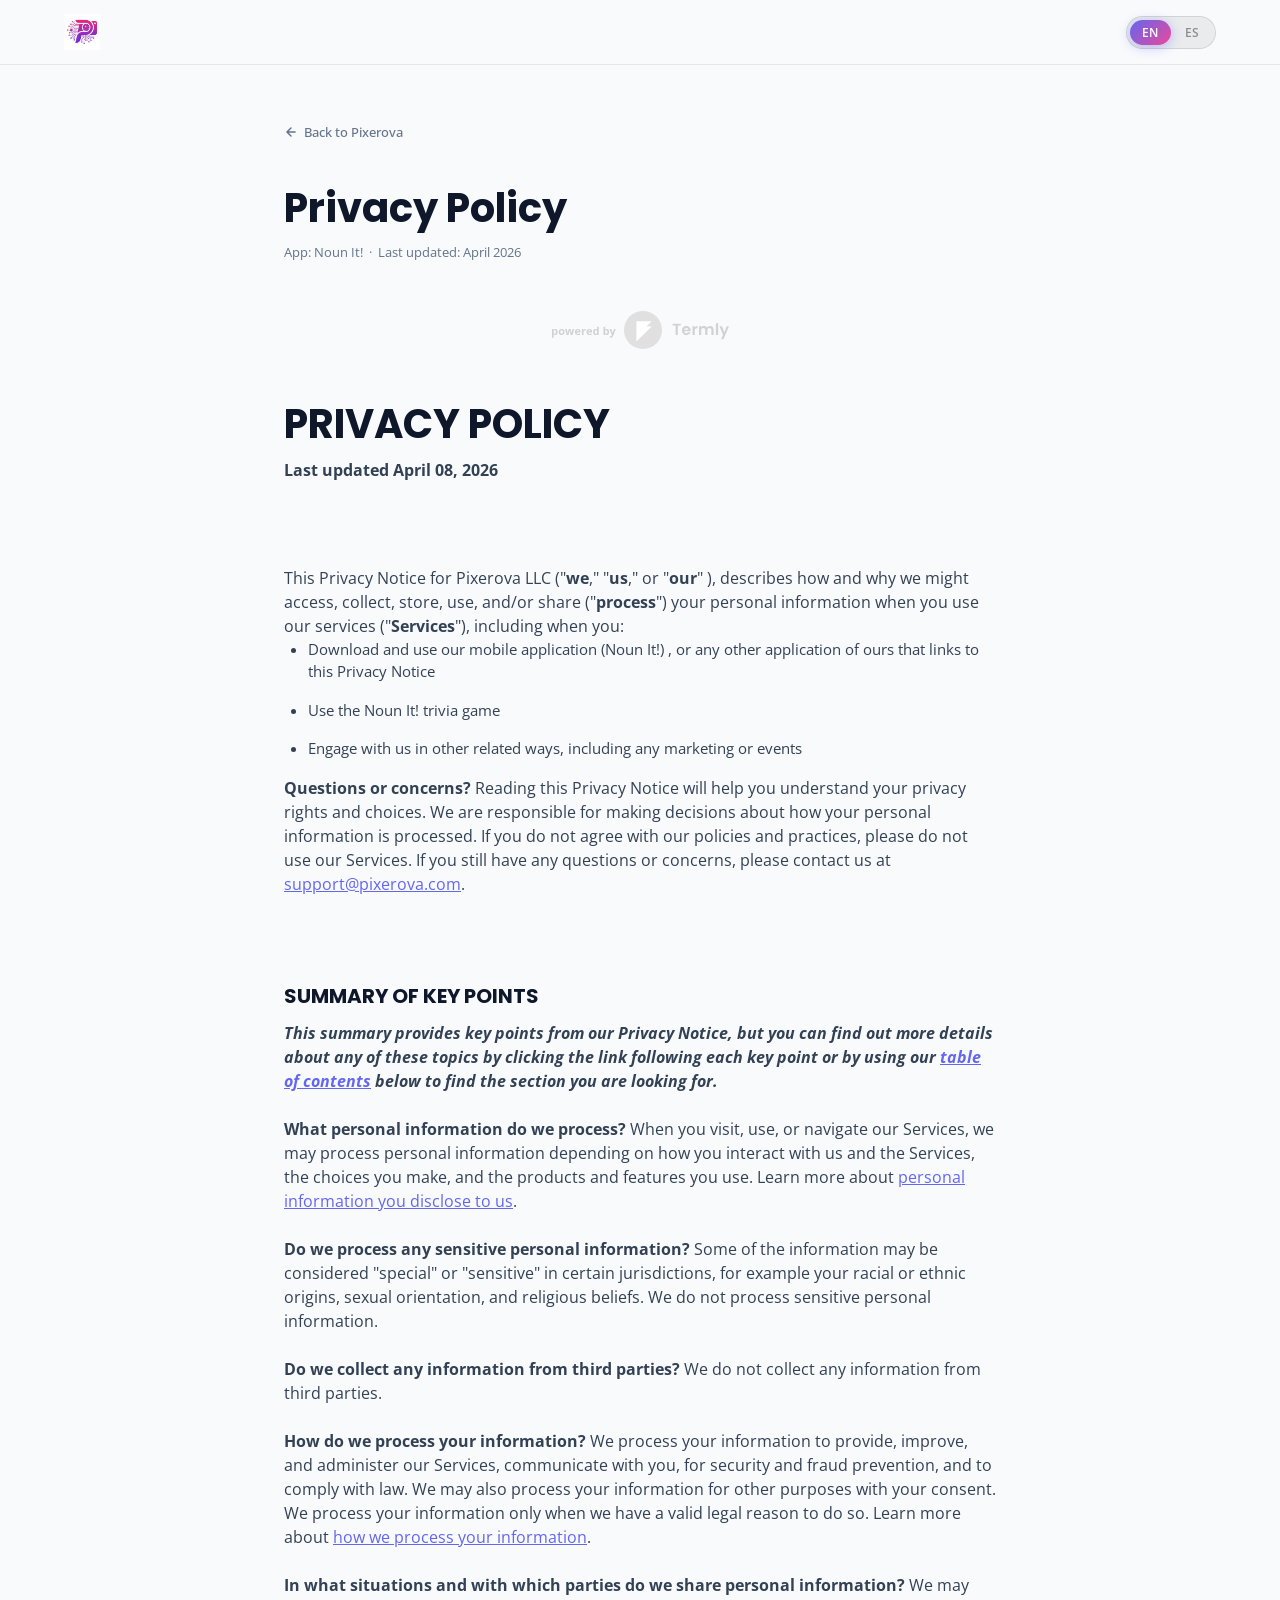
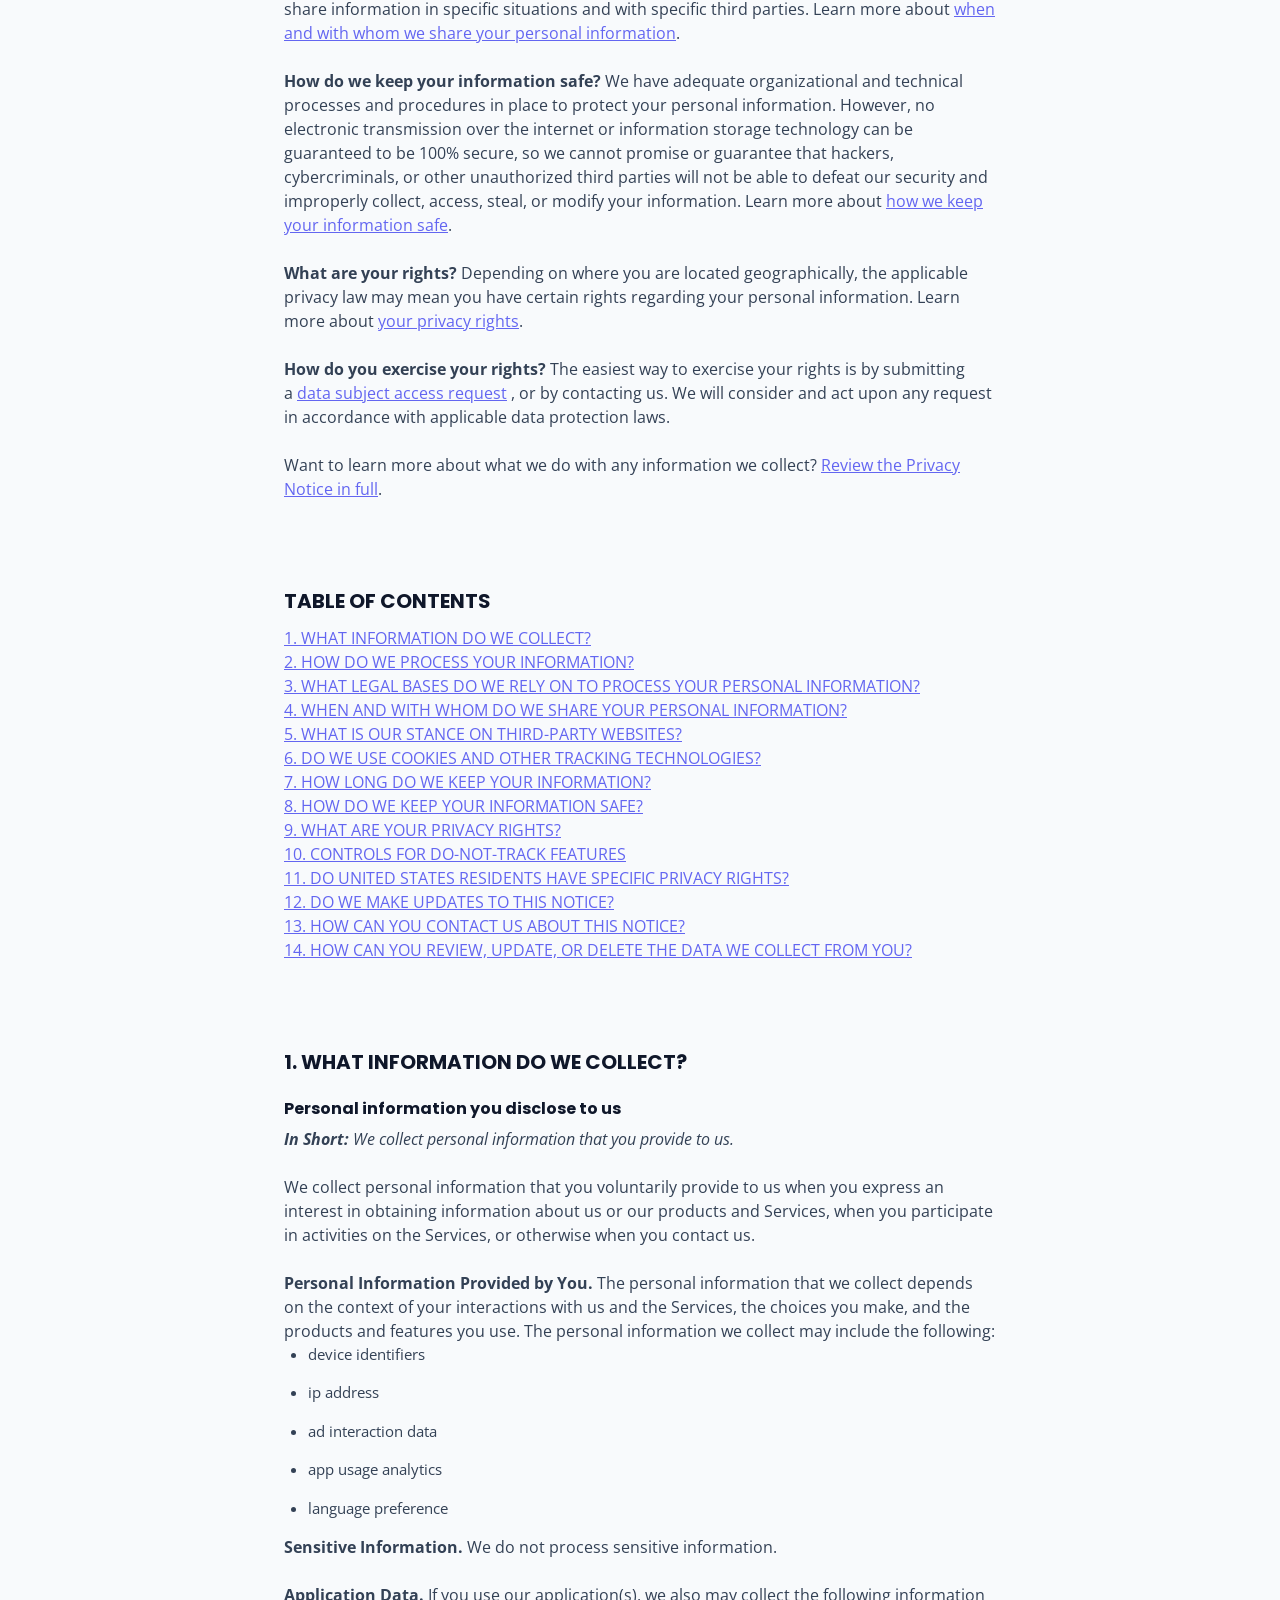
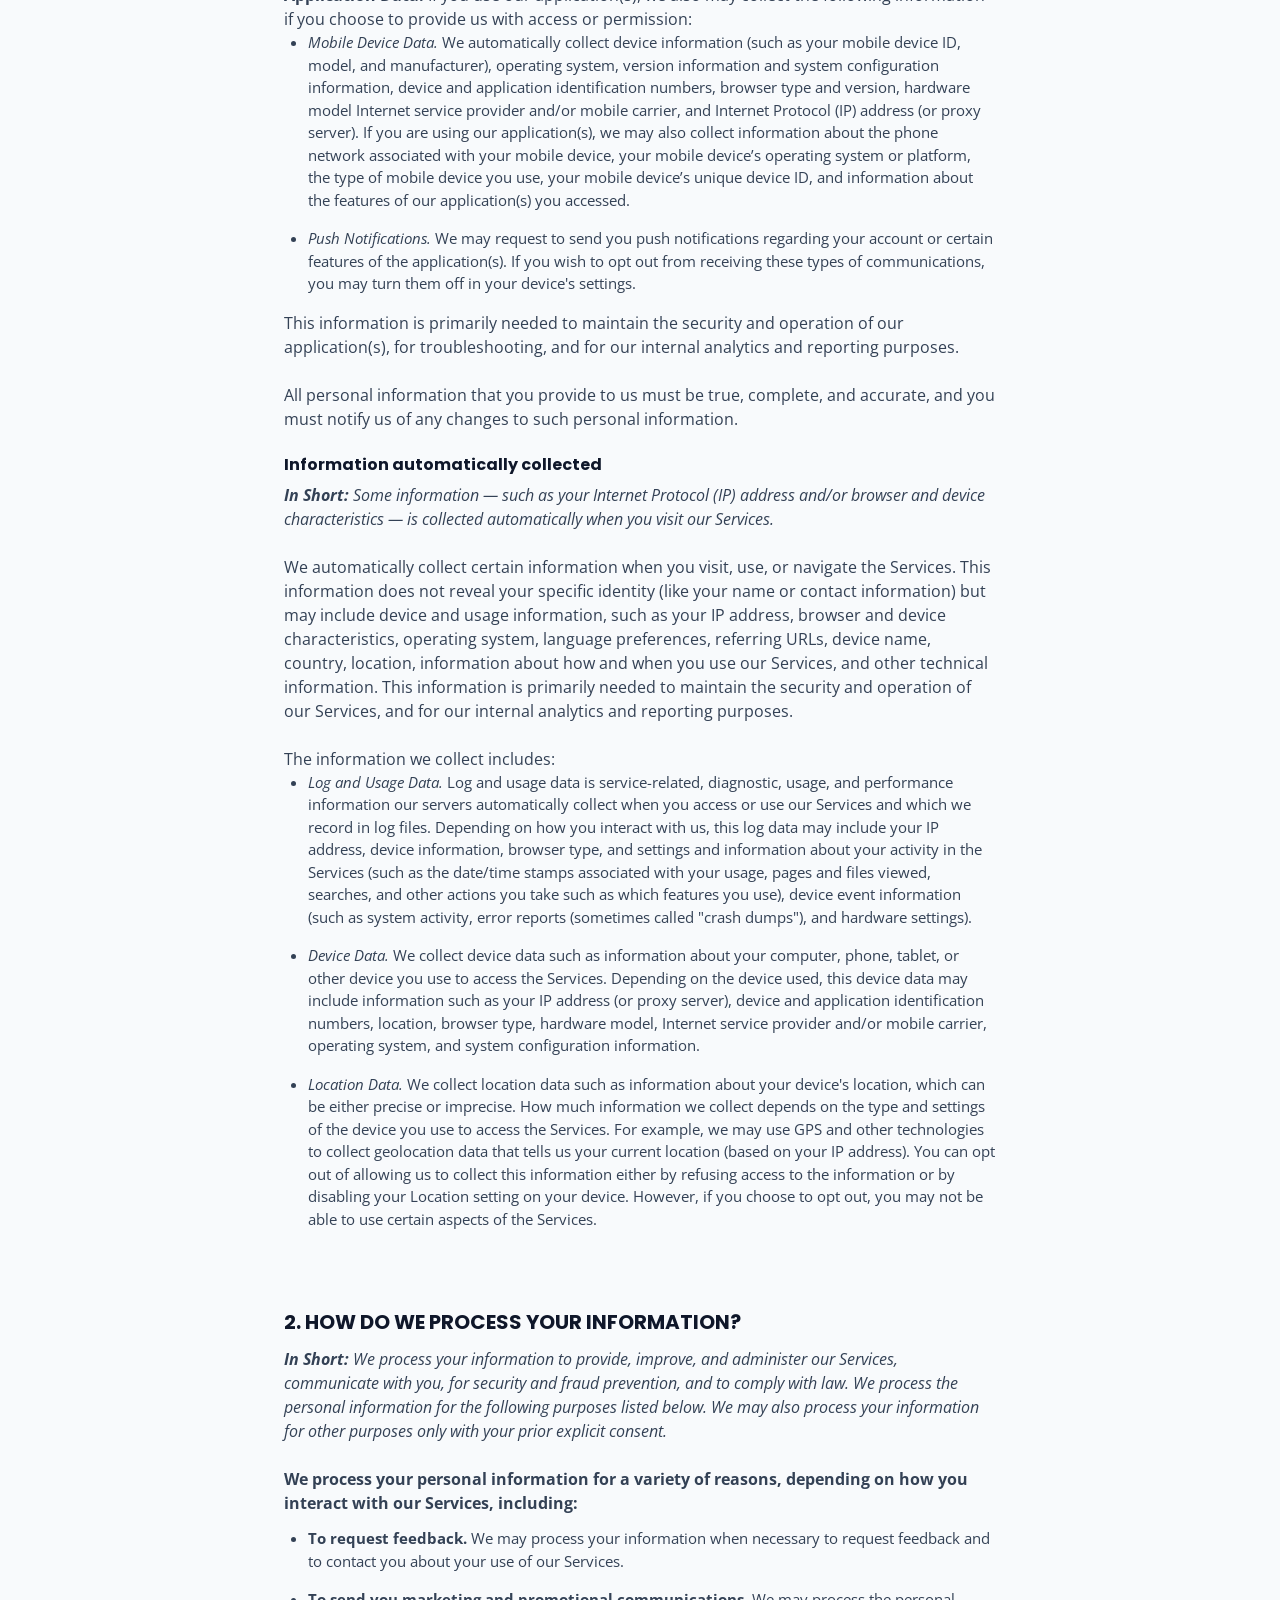
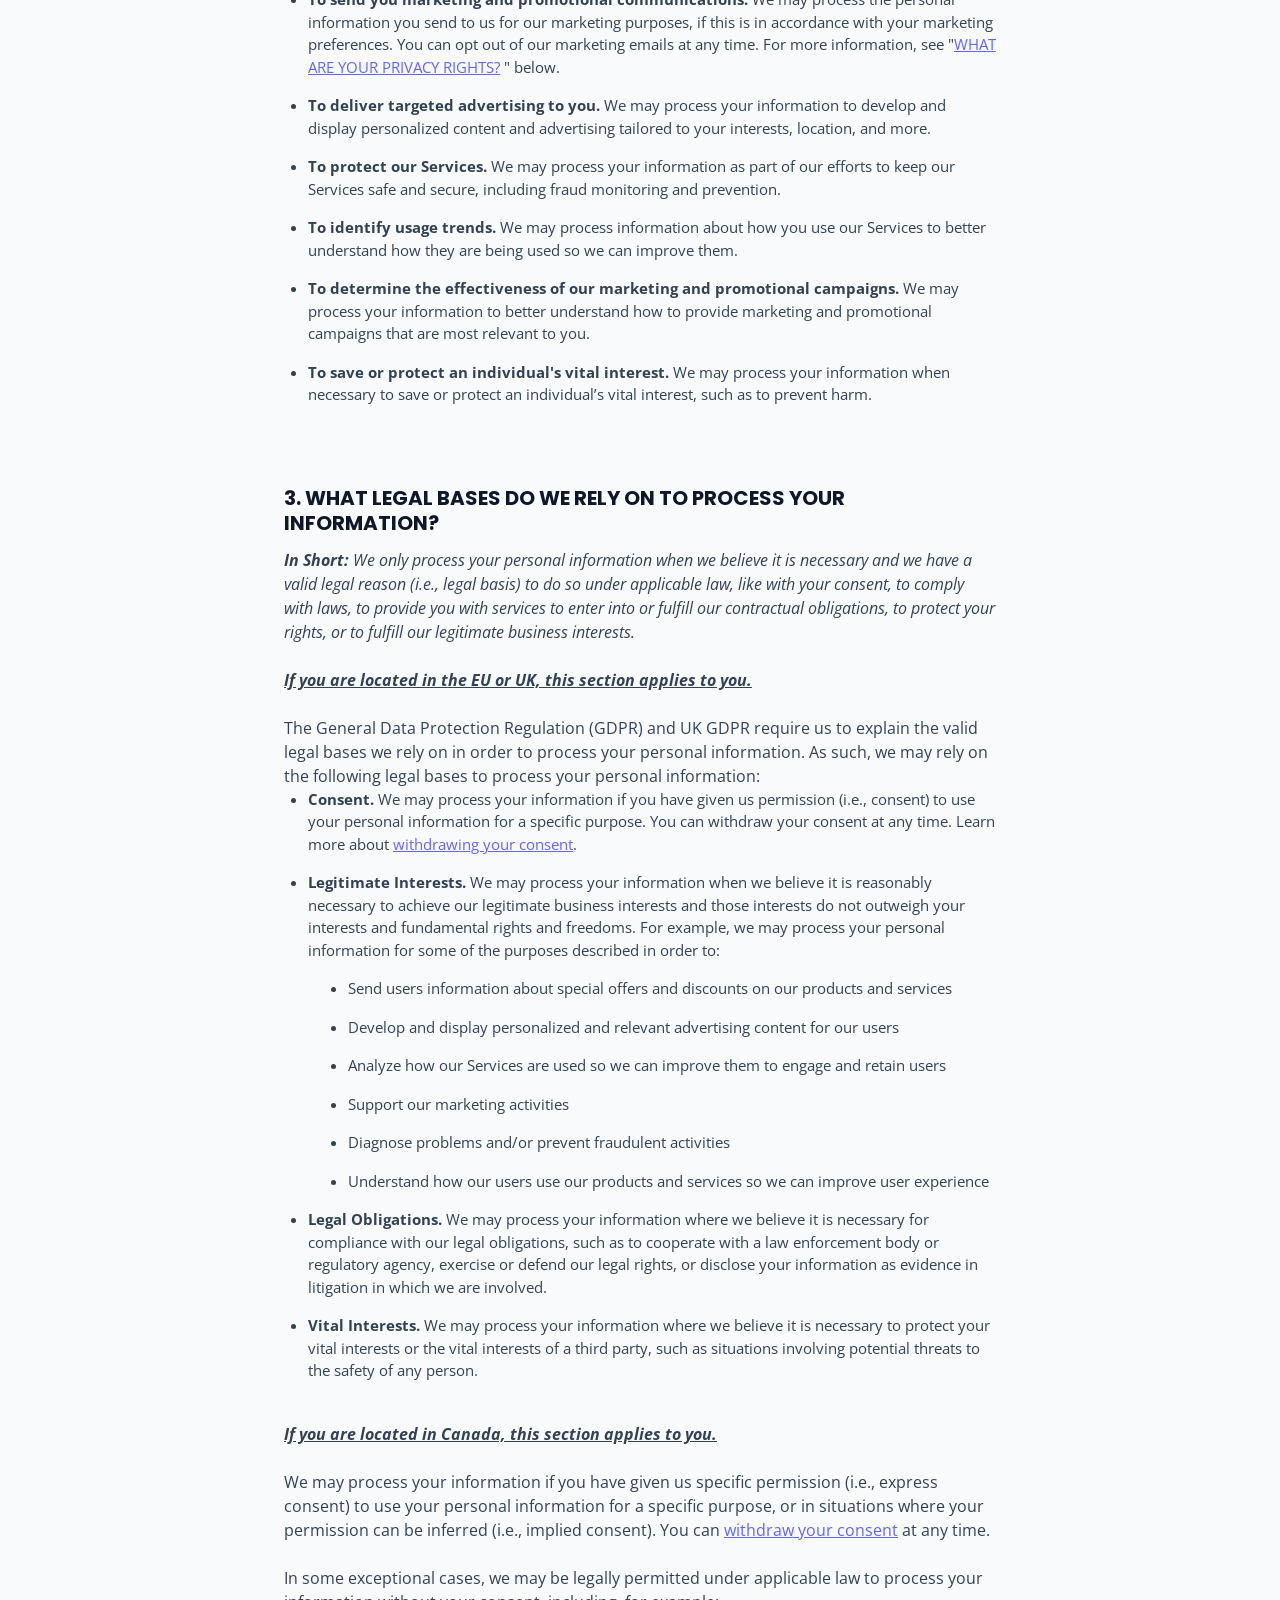
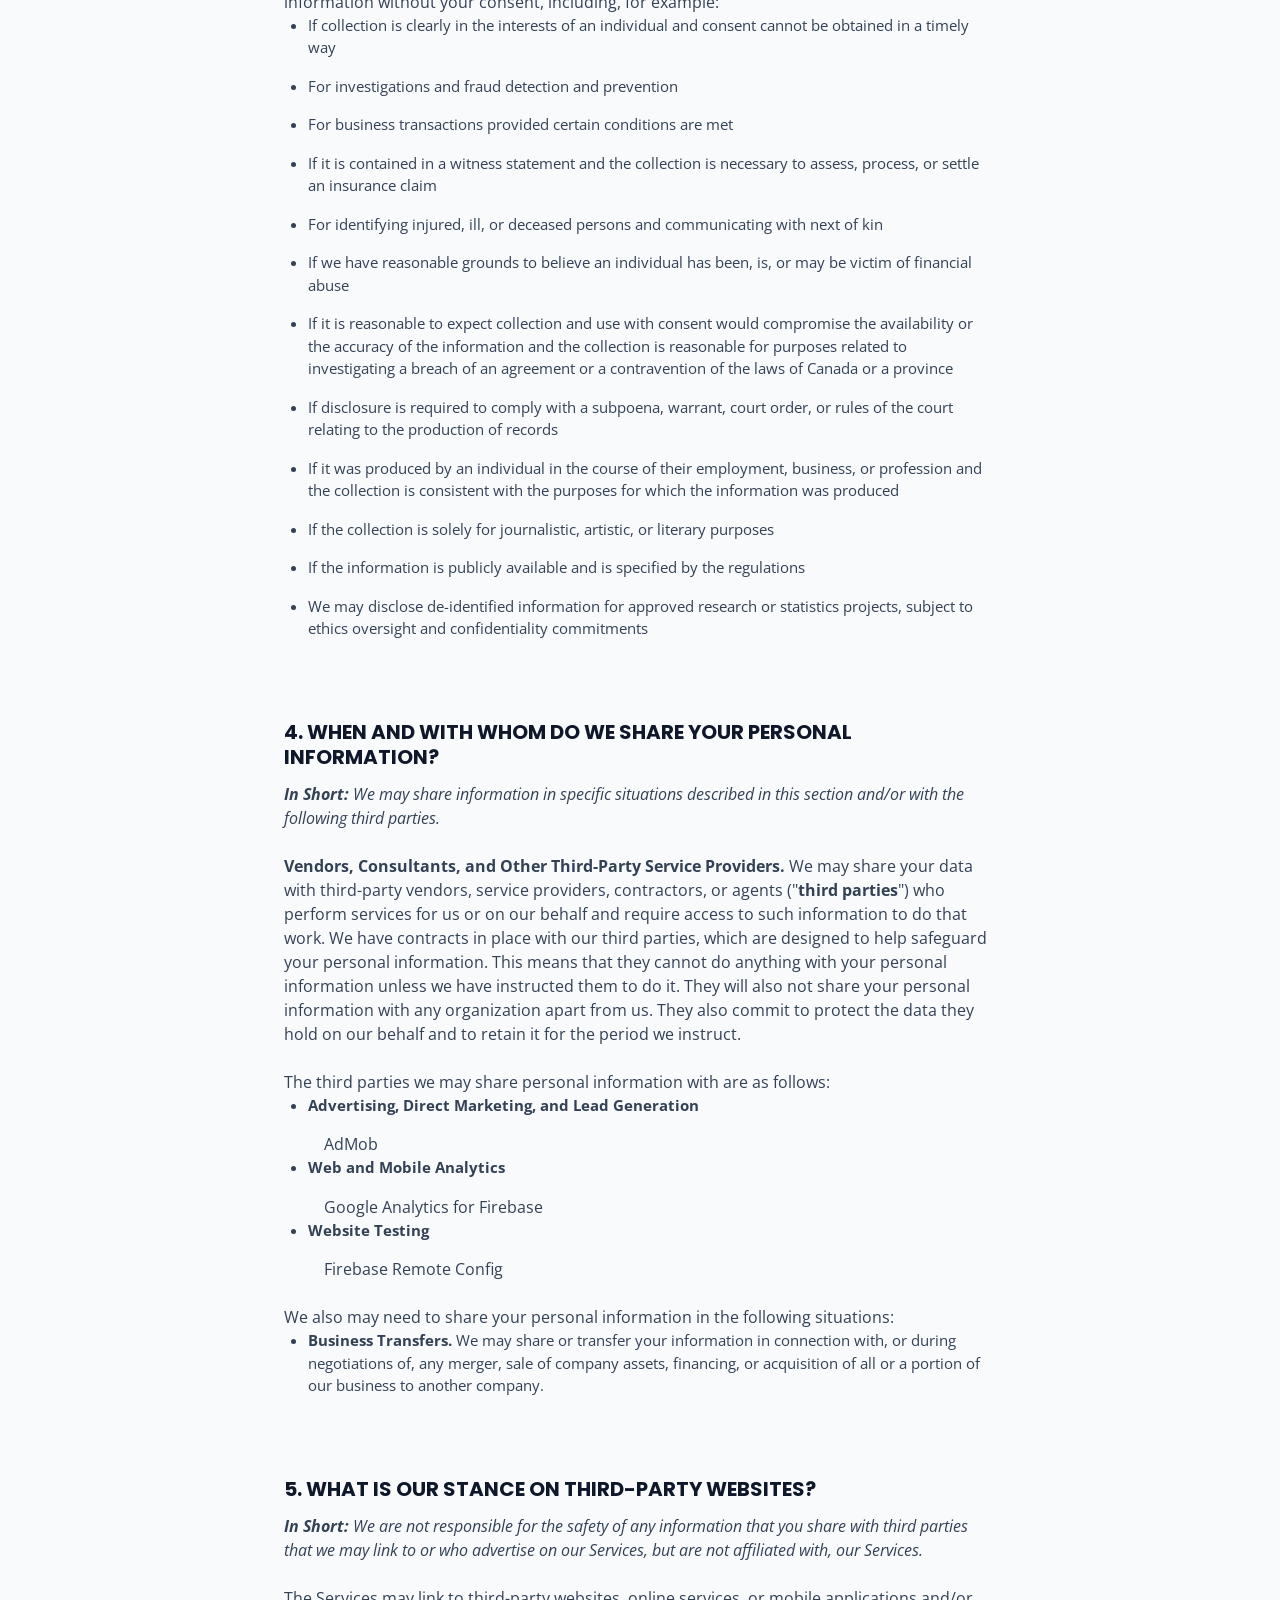
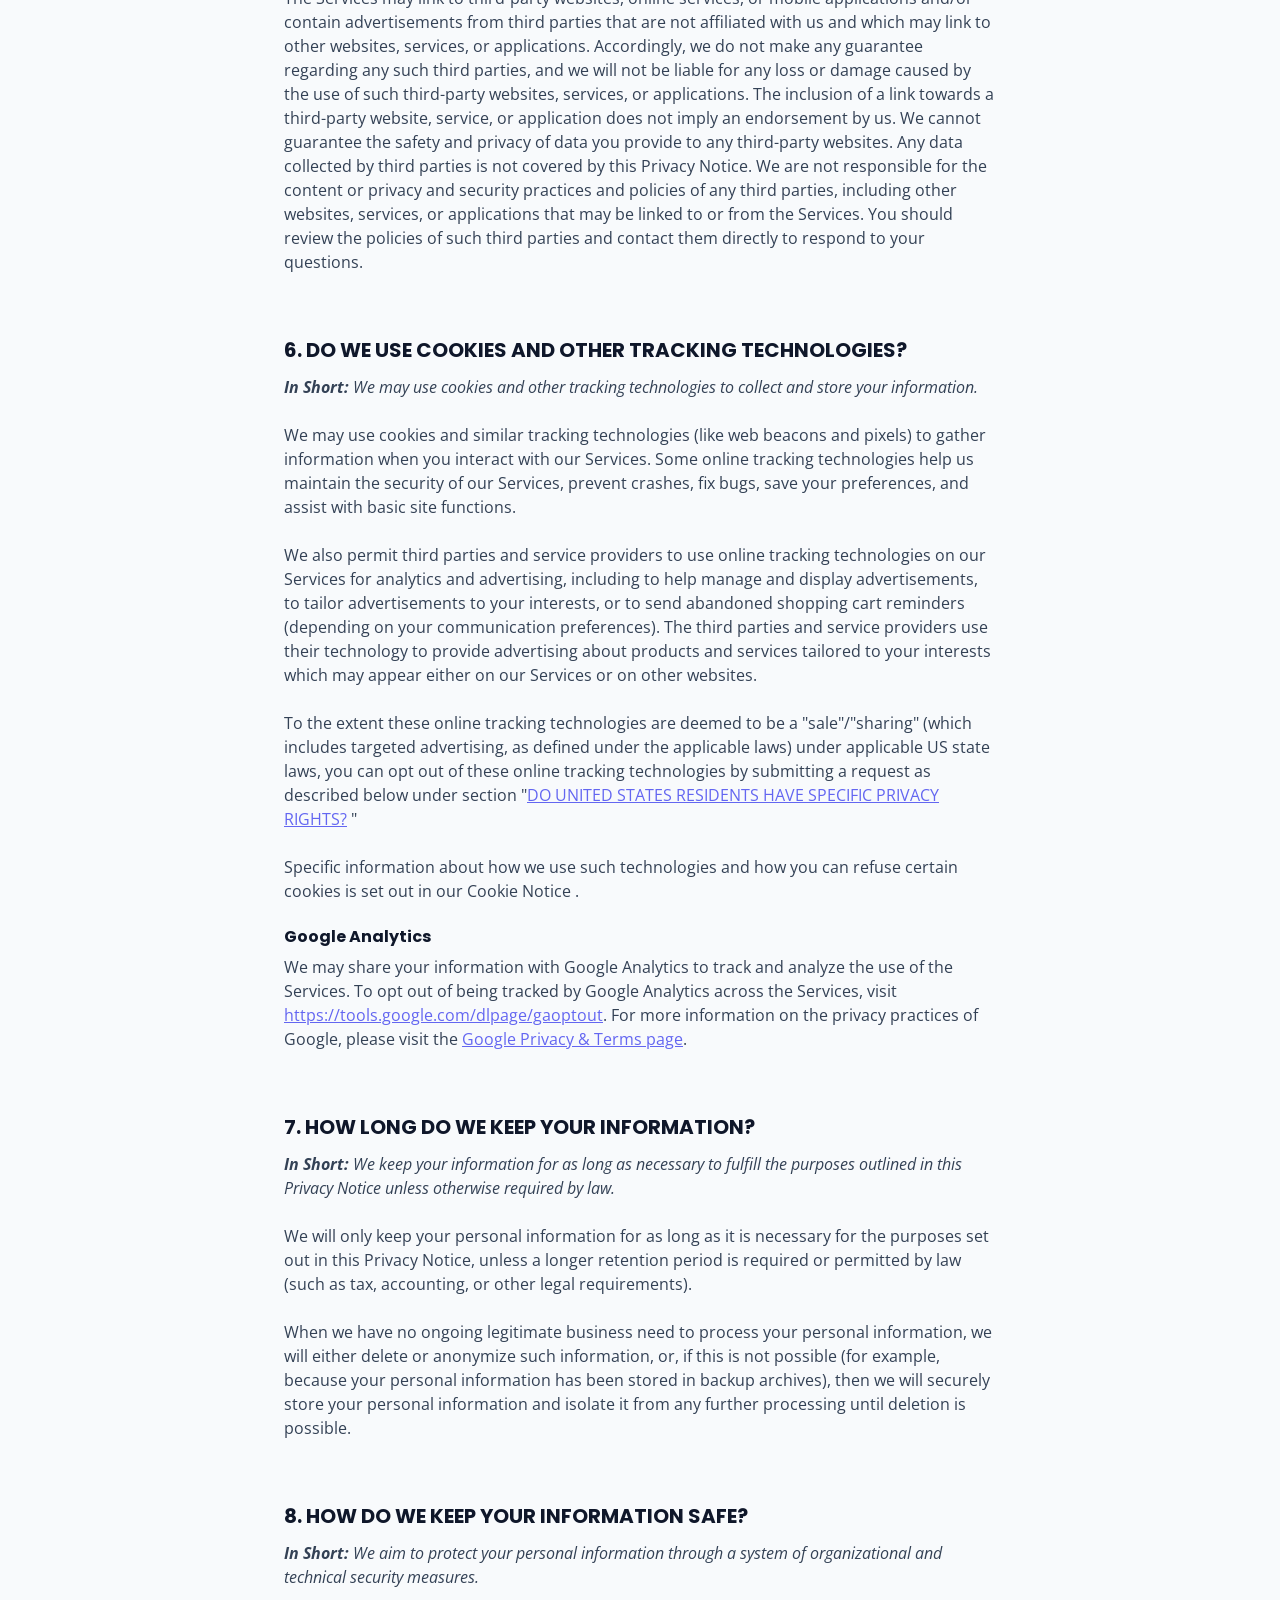
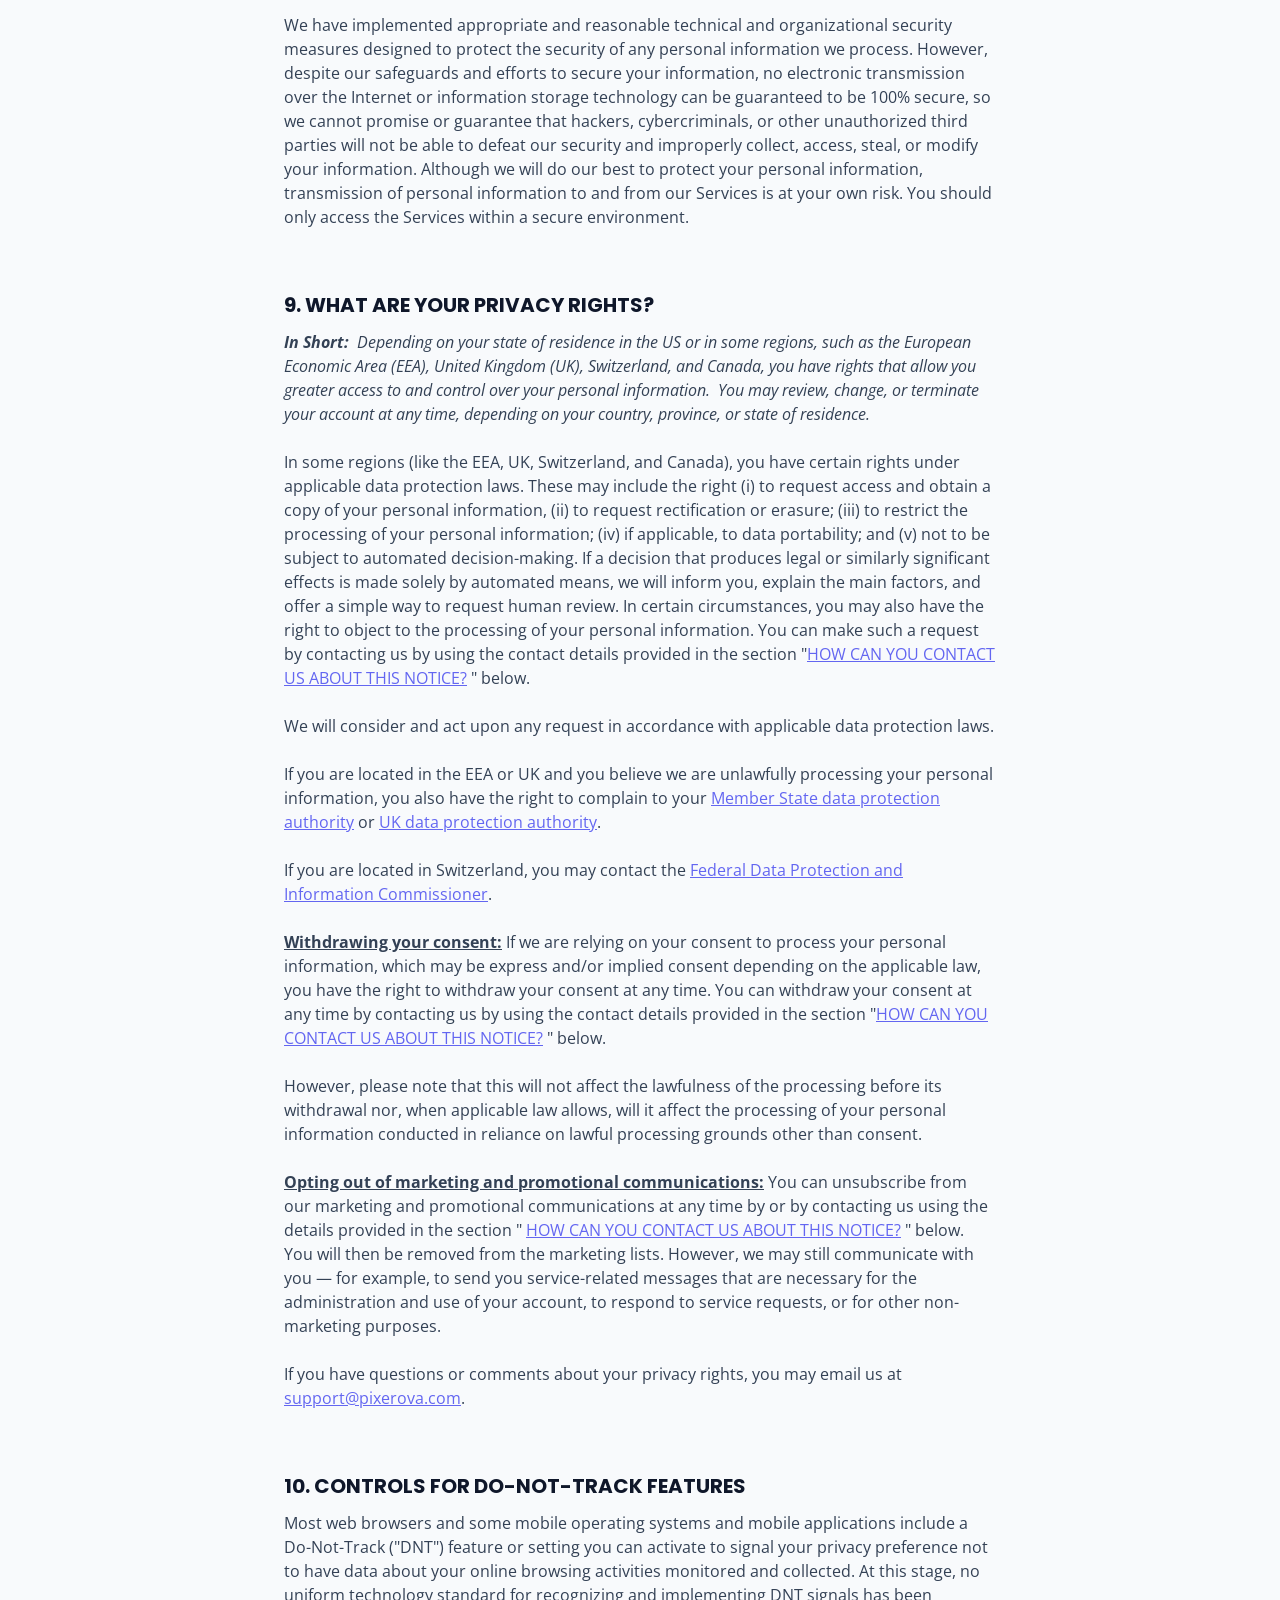
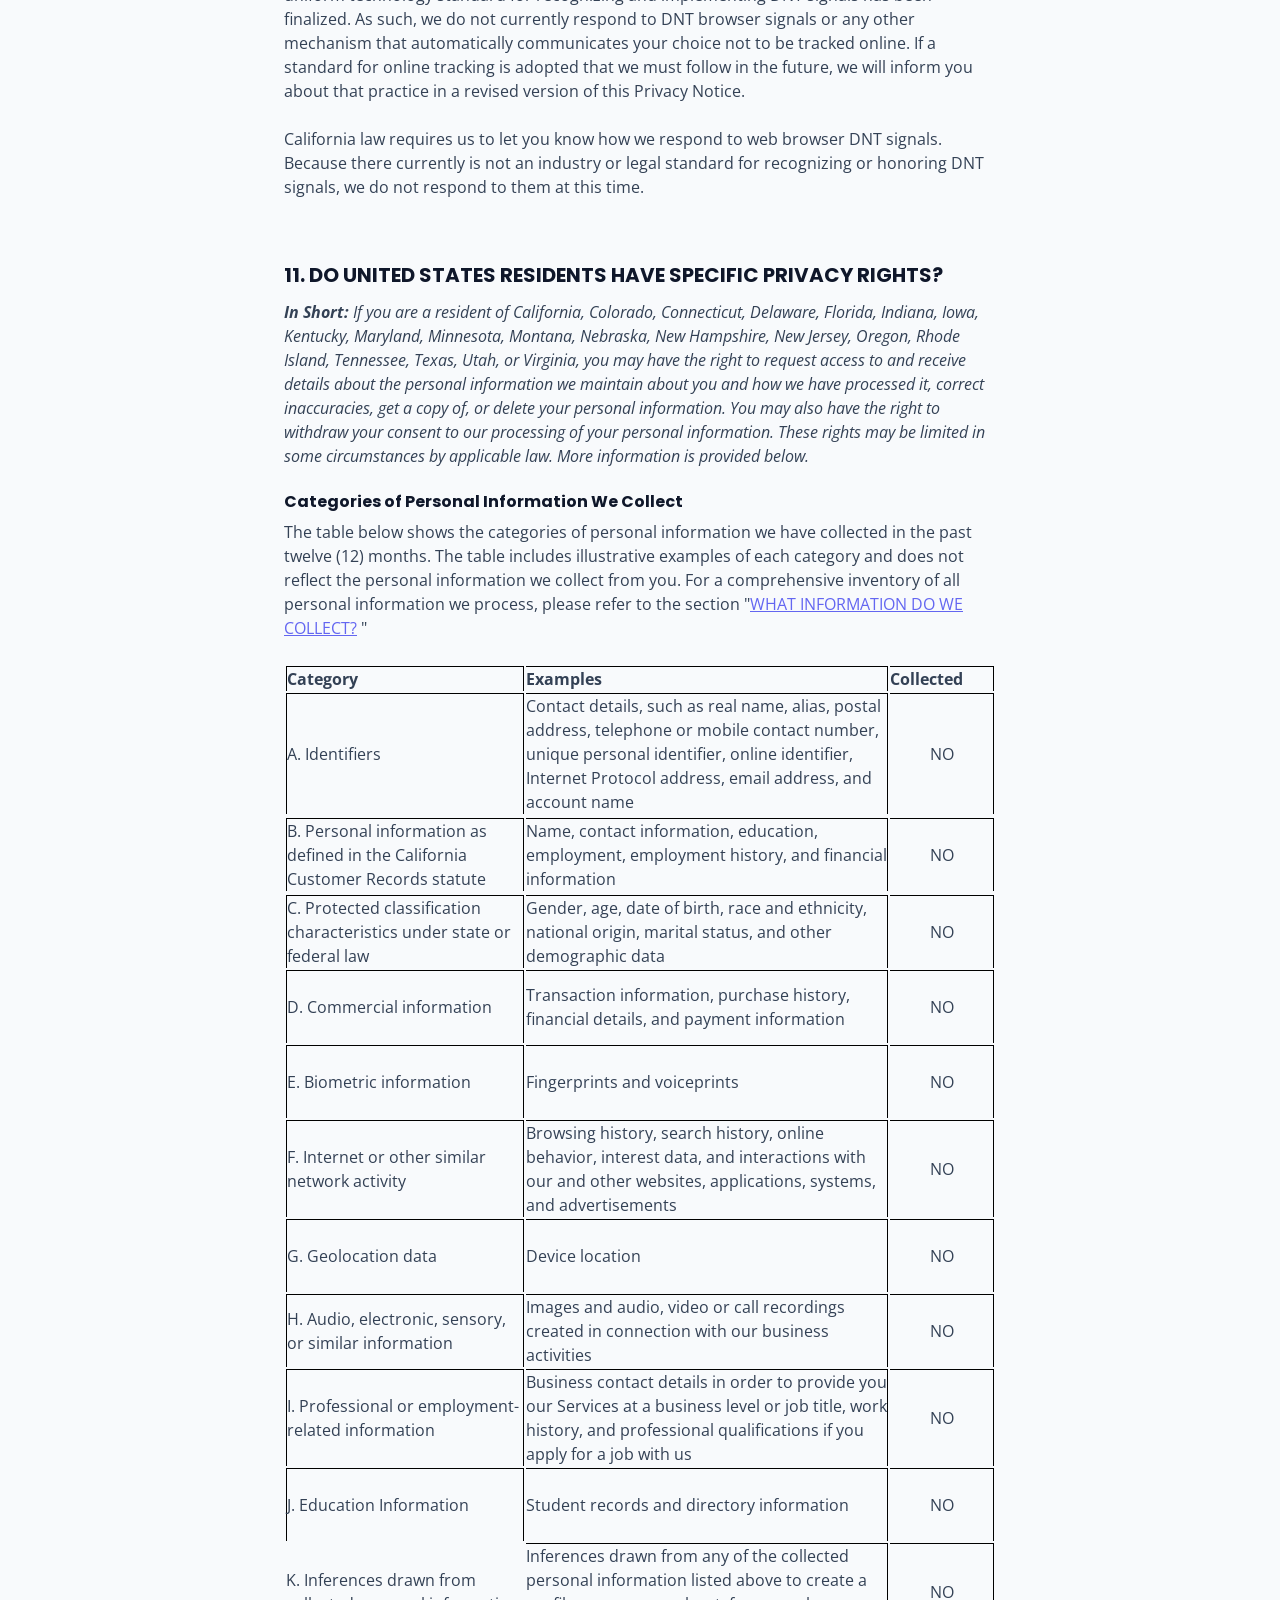
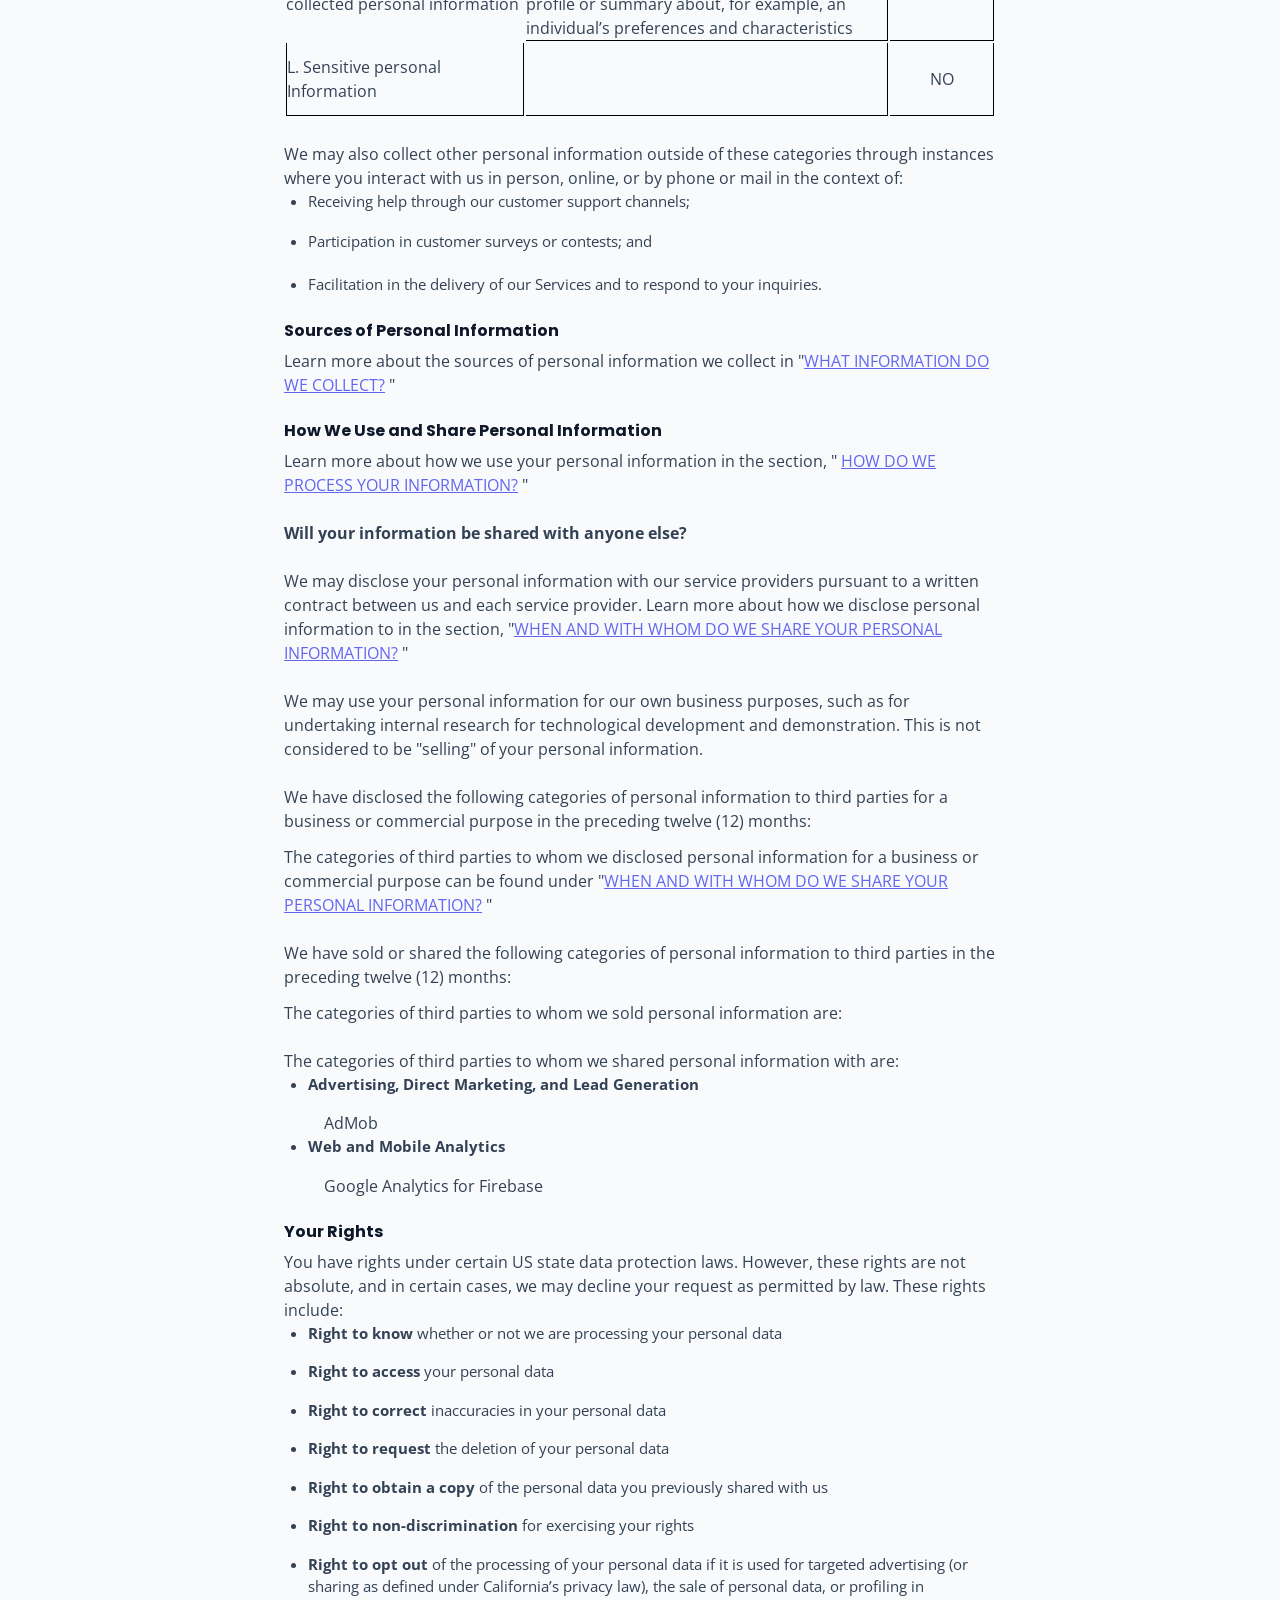
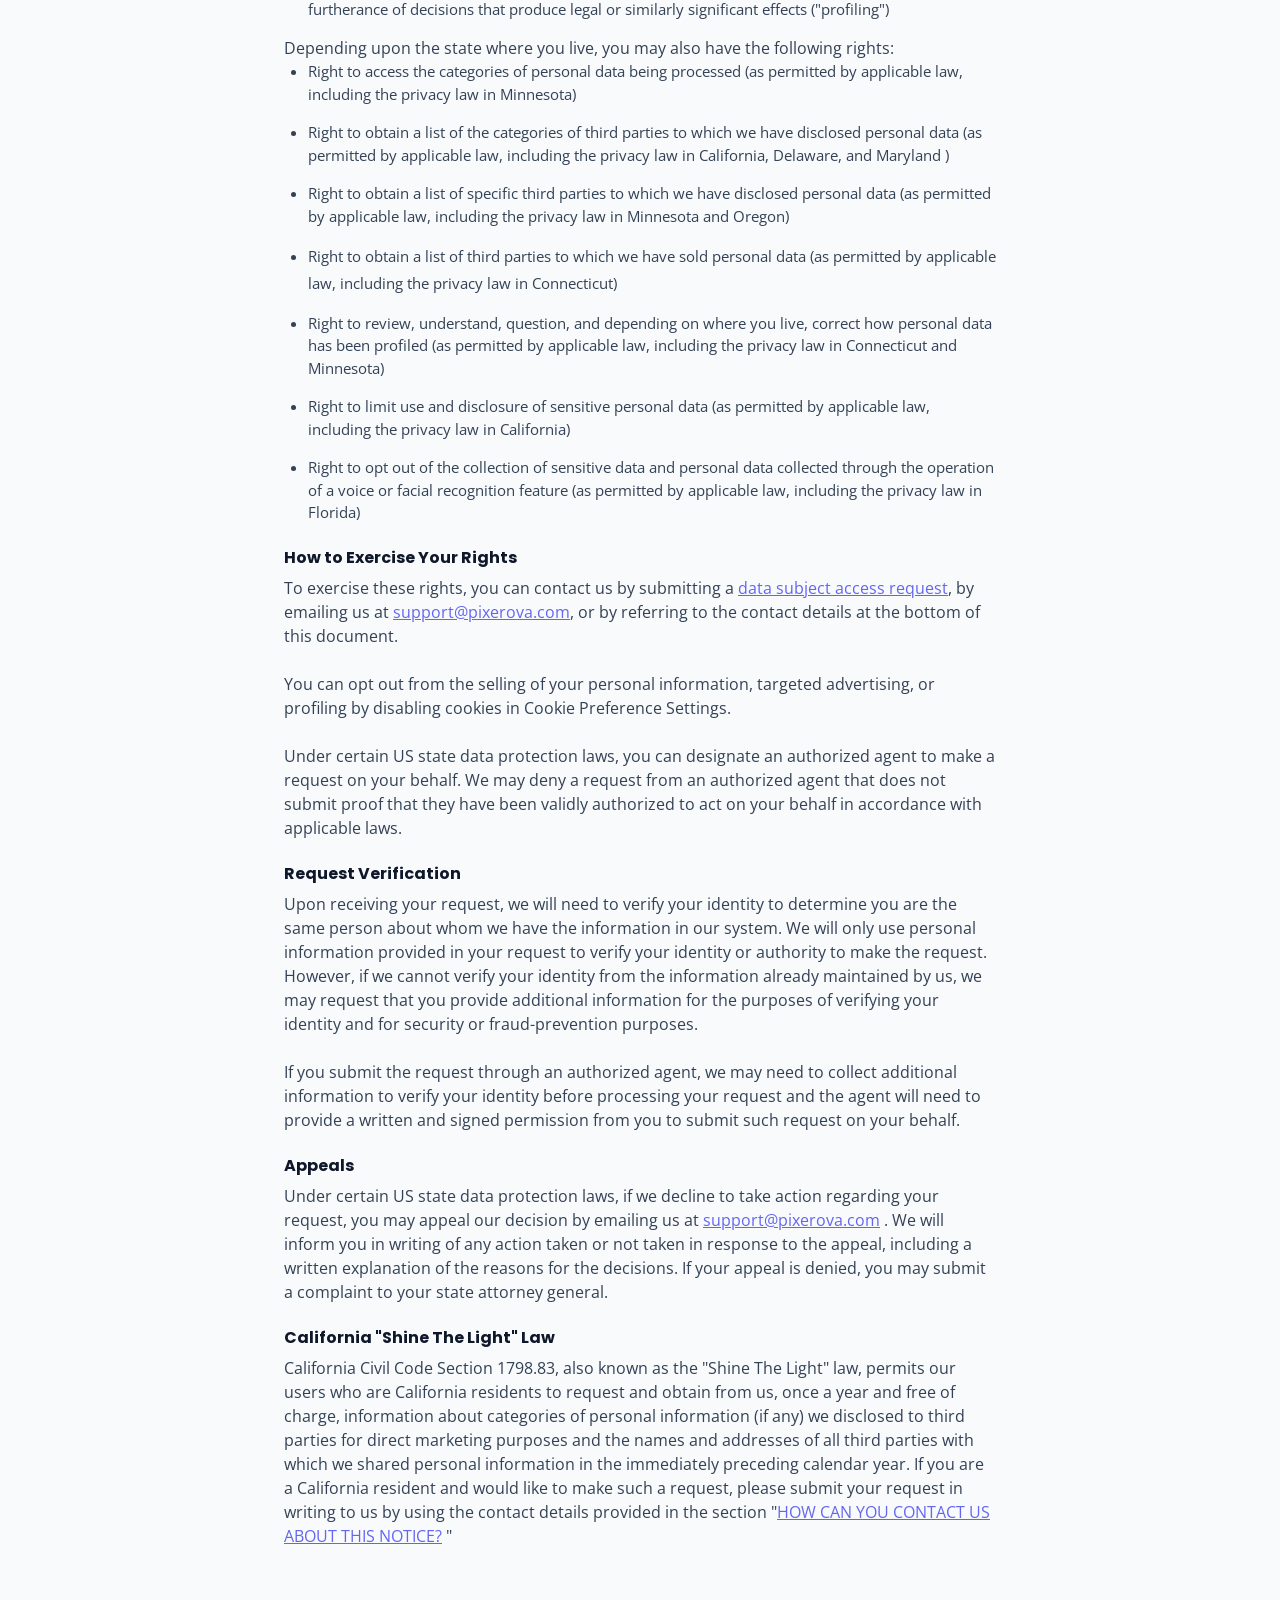
==== commit cefbdc8f: "Fix 3 content issues in privacy policy - Fix bullet: "Use Noun It!. Trivia game" → "Use the Noun It!" ====
--- a/noun-it/privacy.html
+++ b/noun-it/privacy.html
@@ -159,7 +159,7 @@
               <bdt class="block-component"><span></span></bdt>
             </div>
             <ul>
-              <li style="line-height: 1.5;"><span>Use <bdt class="question noTranslate">Noun It!</bdt>. <bdt class="question">Trivia game</bdt></span>
+              <li style="line-height: 1.5;"><span>Use the Noun It! trivia game</span>
                 <bdt class="statement-end-if-in-editor"><span></span></bdt>
               </li>
             </ul>
@@ -1711,11 +1711,11 @@
                                                                         </span><span><span><span><a href="https://app.termly.io/dsar/67f38471-8a10-4ec0-abb8-2a1daf8dc0da" rel="noopener noreferrer" target="_blank">data subject access request</a></span></span></span>
                                                                         <bdt class="block-component"><span></bdt>
                                                                       </span></span><span>.</span></span></span>
-                                                                    <div style="display: none;"><a class="privacy123" href="https://app.termly.io/dsar/67f38471-8a10-4ec0-abb8-2a1daf8dc0da"></a></div>
+                                                                    
                                                                   </div>
                                                                 </div>
                                                                 <br>
-                                                                <div><span>This Privacy Policy was created using Termly's </span><a href="https://termly.io/products/privacy-policy-generator/" target="_blank" rel="noopener external">Privacy Policy Generator</a></div>
+                                                                
 
                                                                 <!-- ══ END POLICY CONTENT ══════════════════════════════════ -->
 
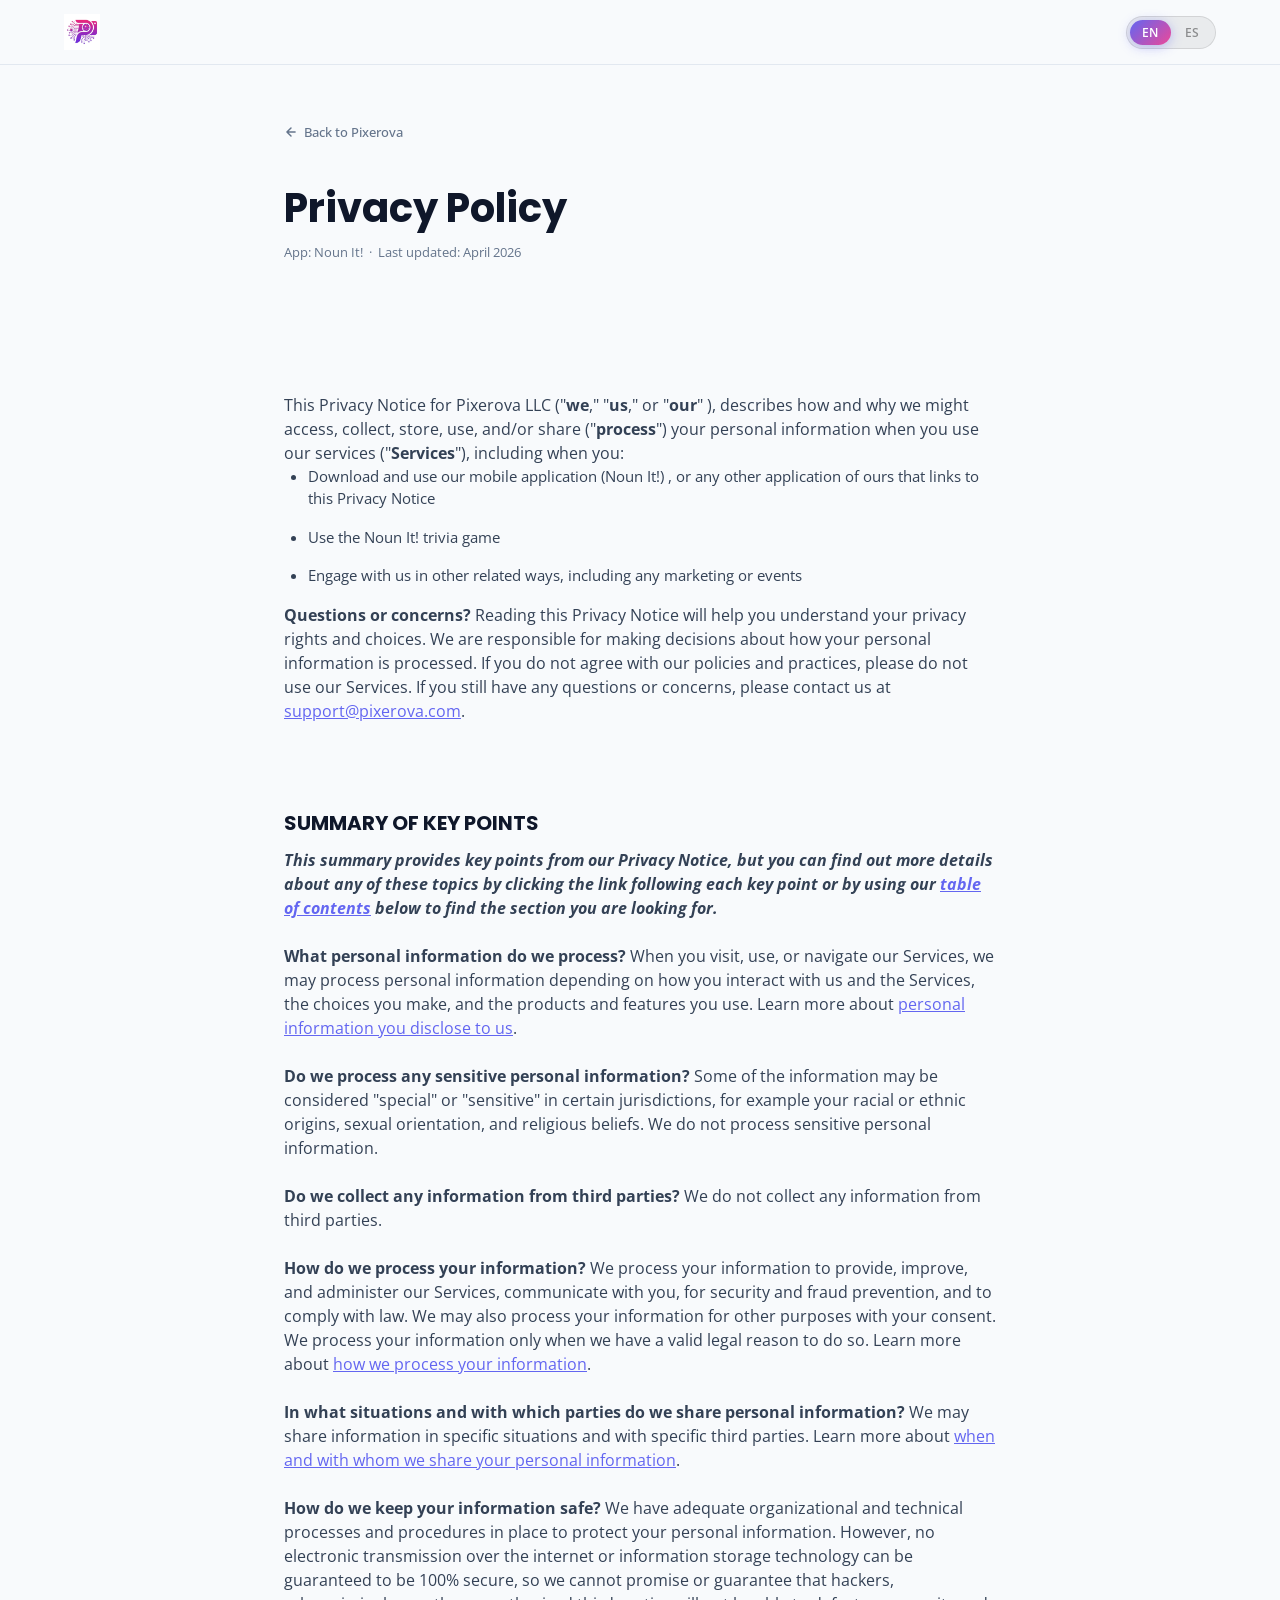
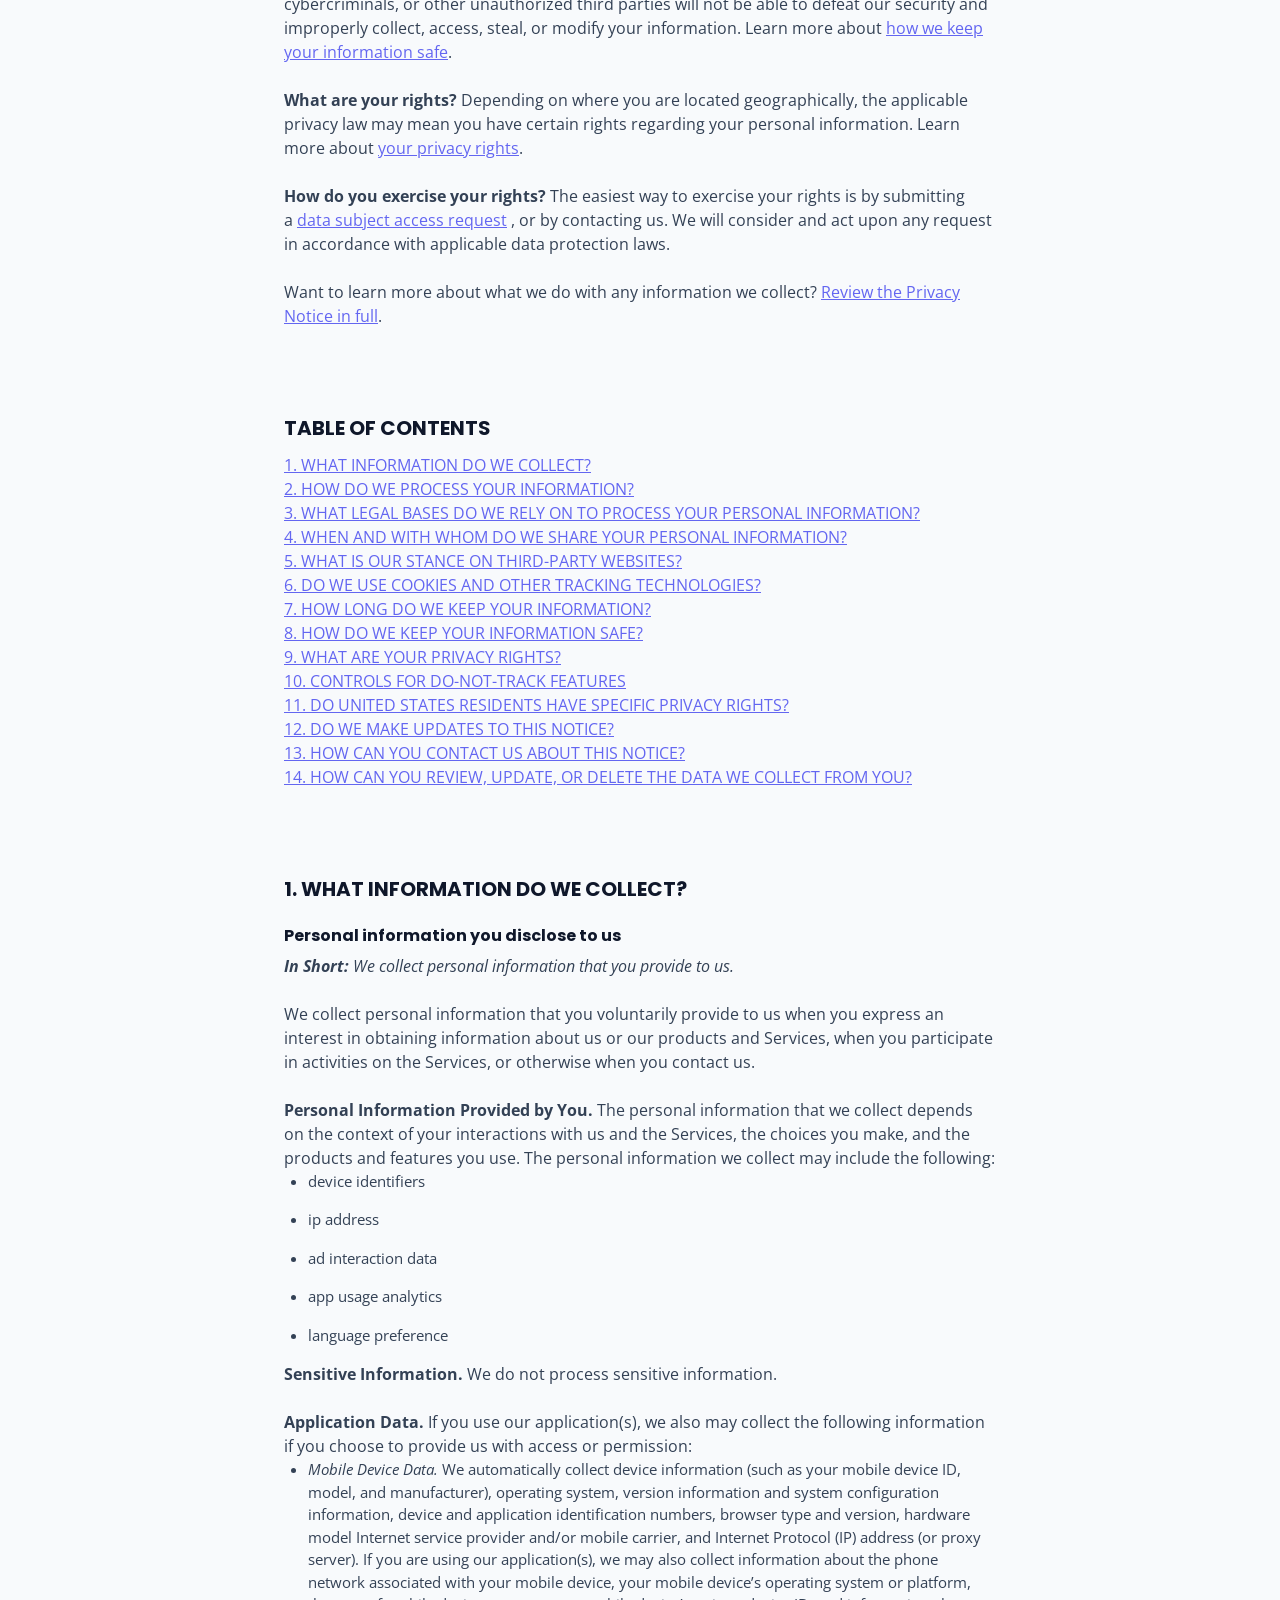
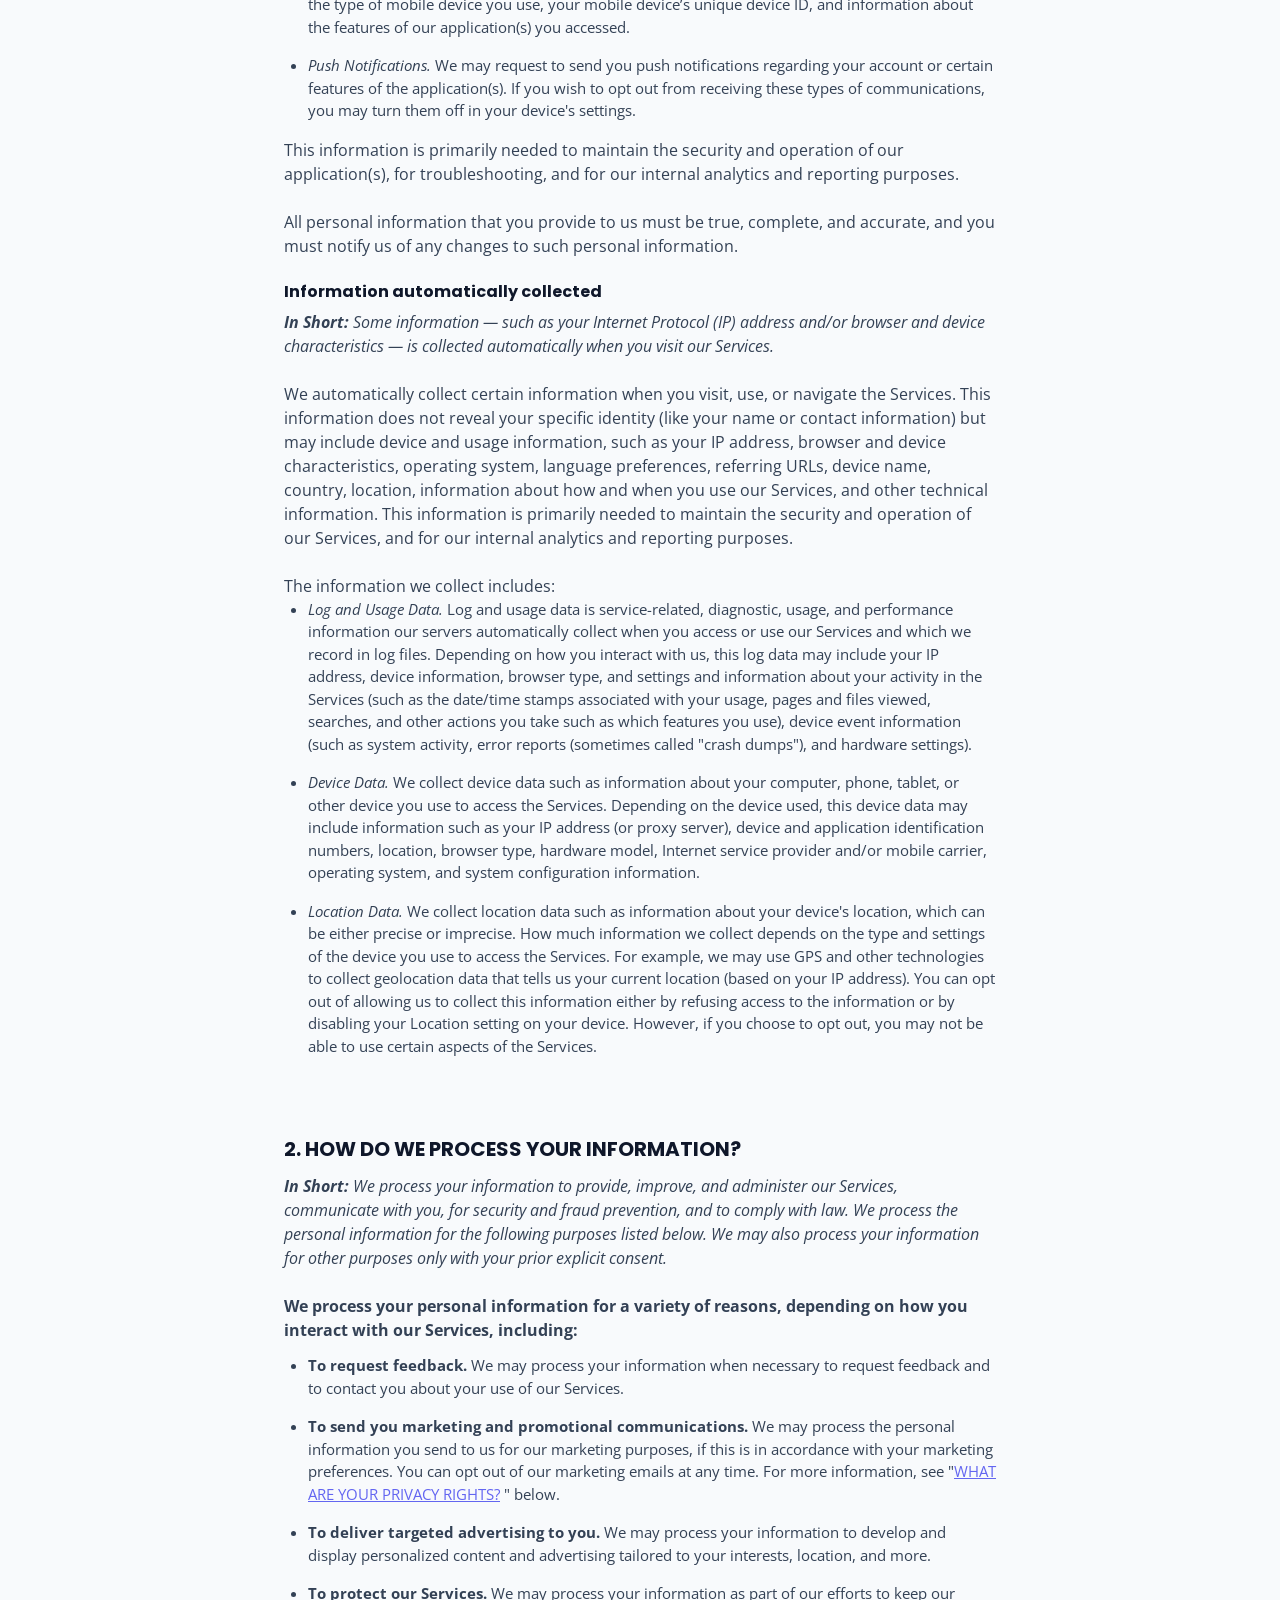
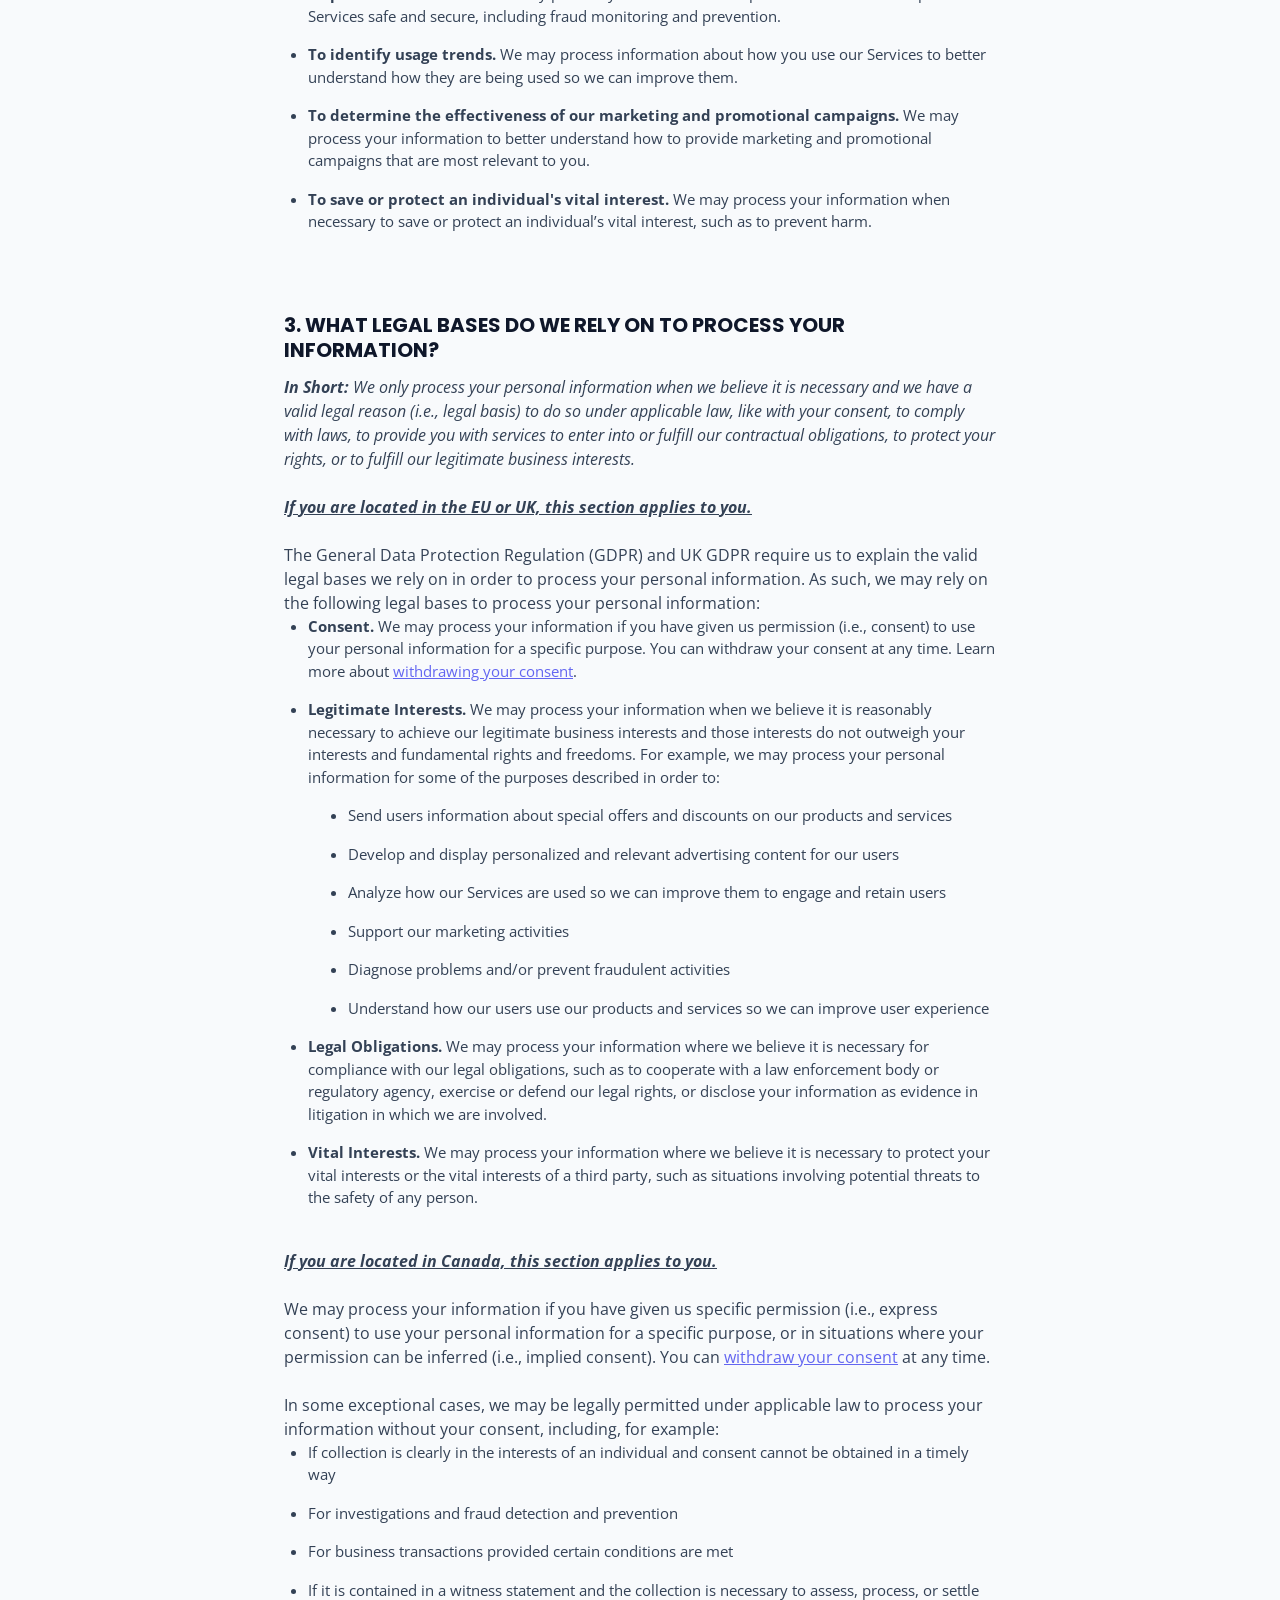
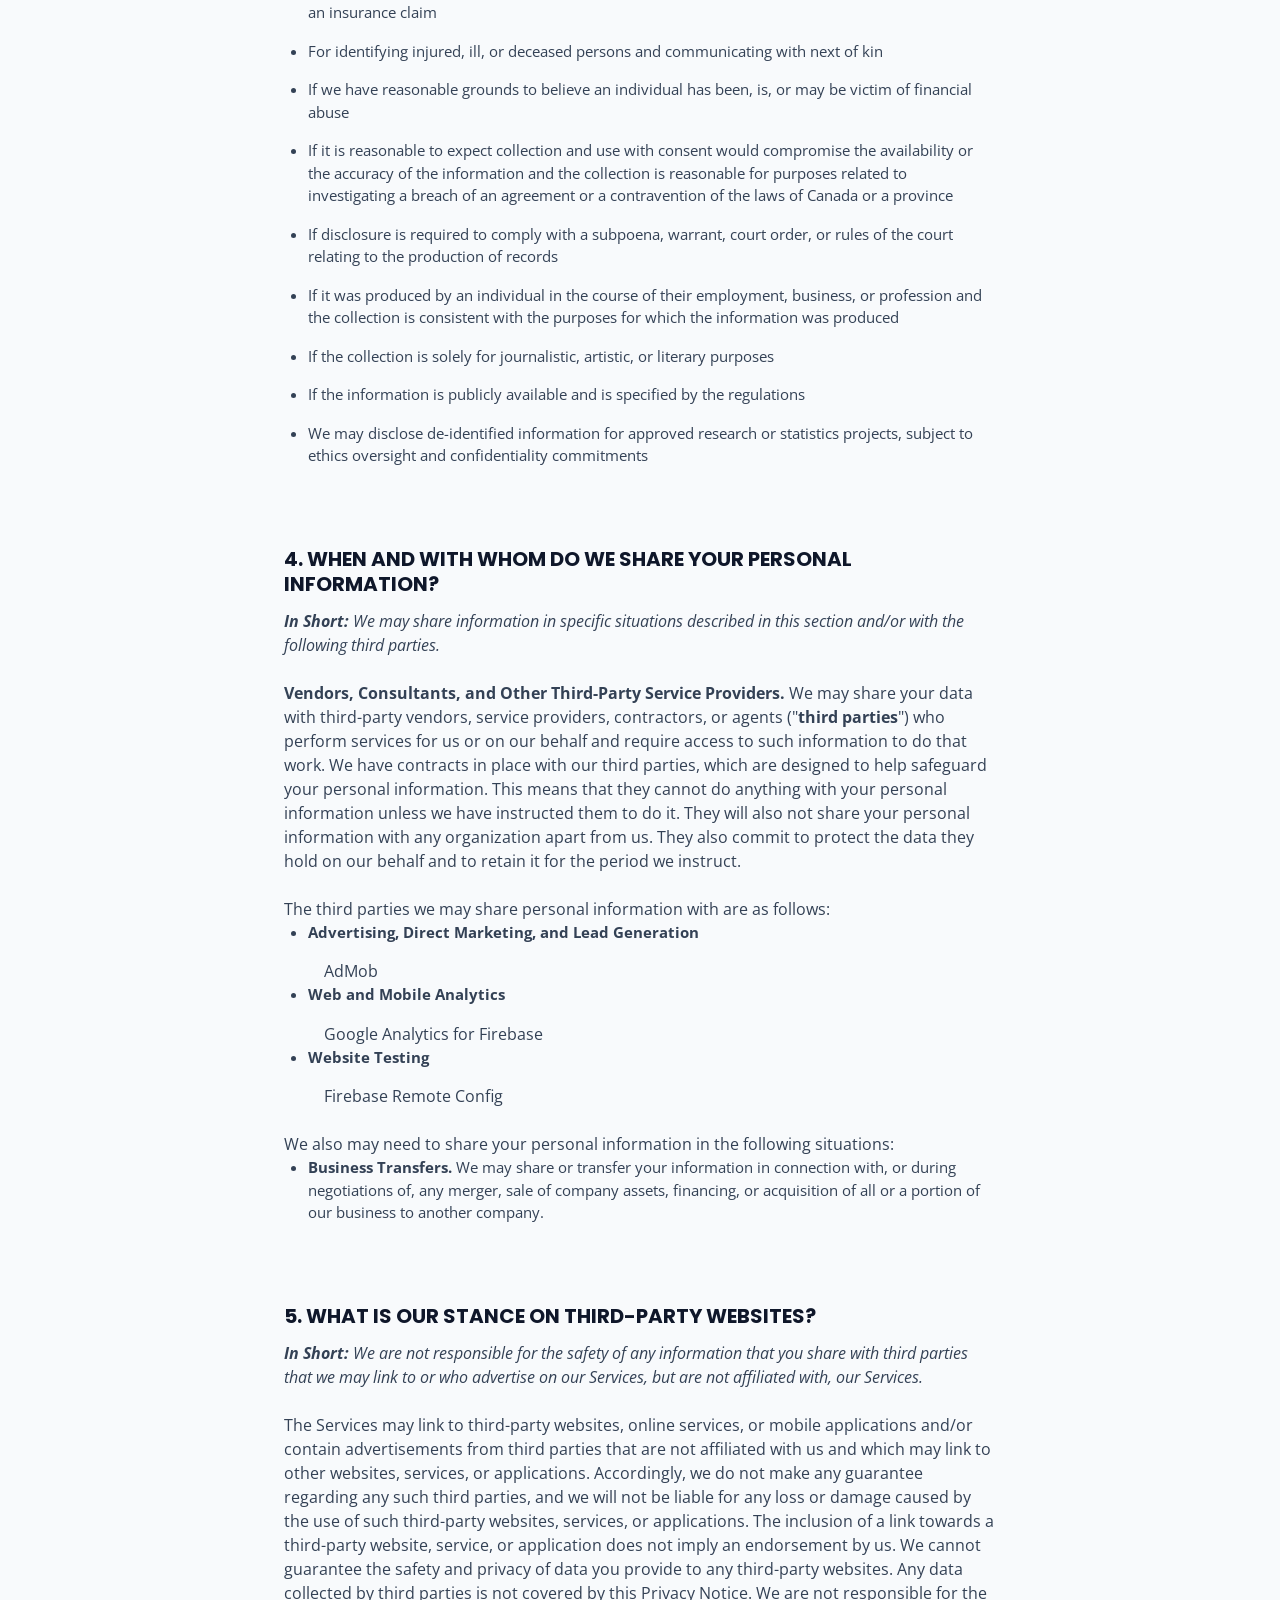
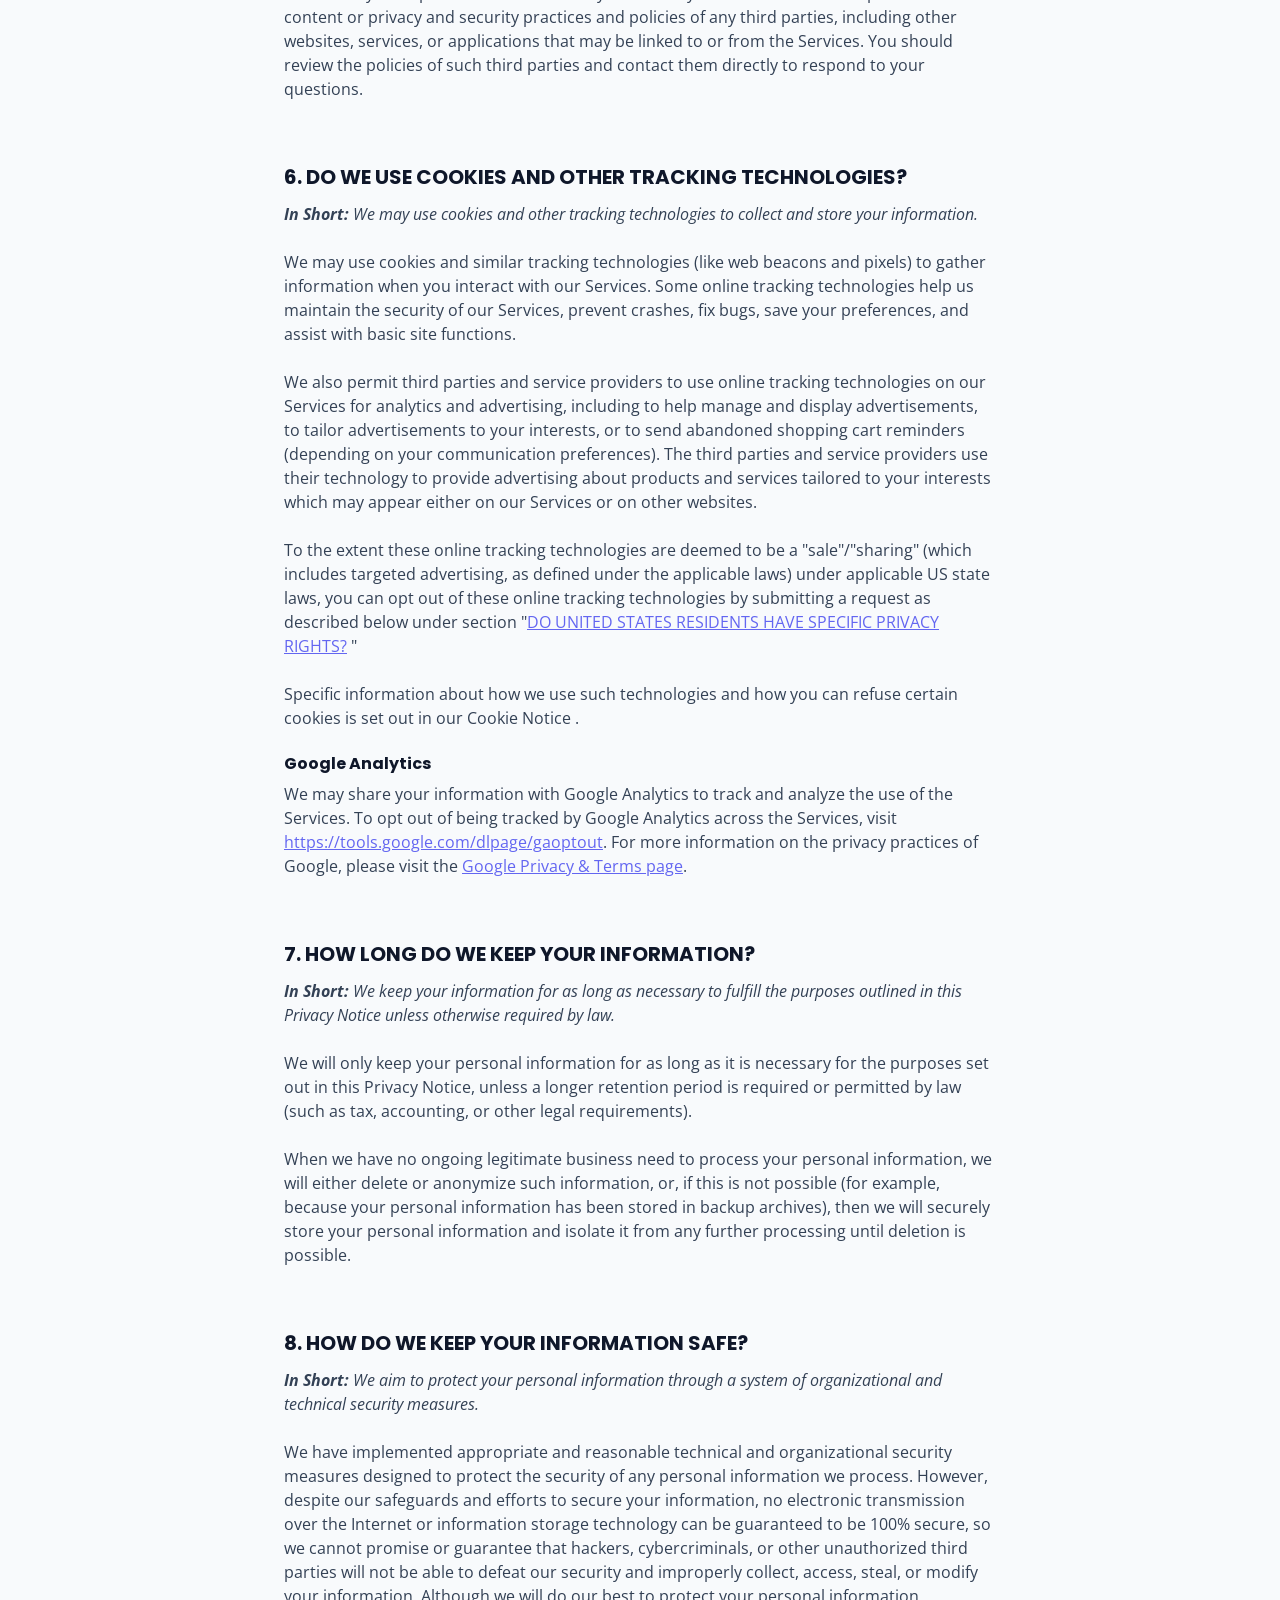
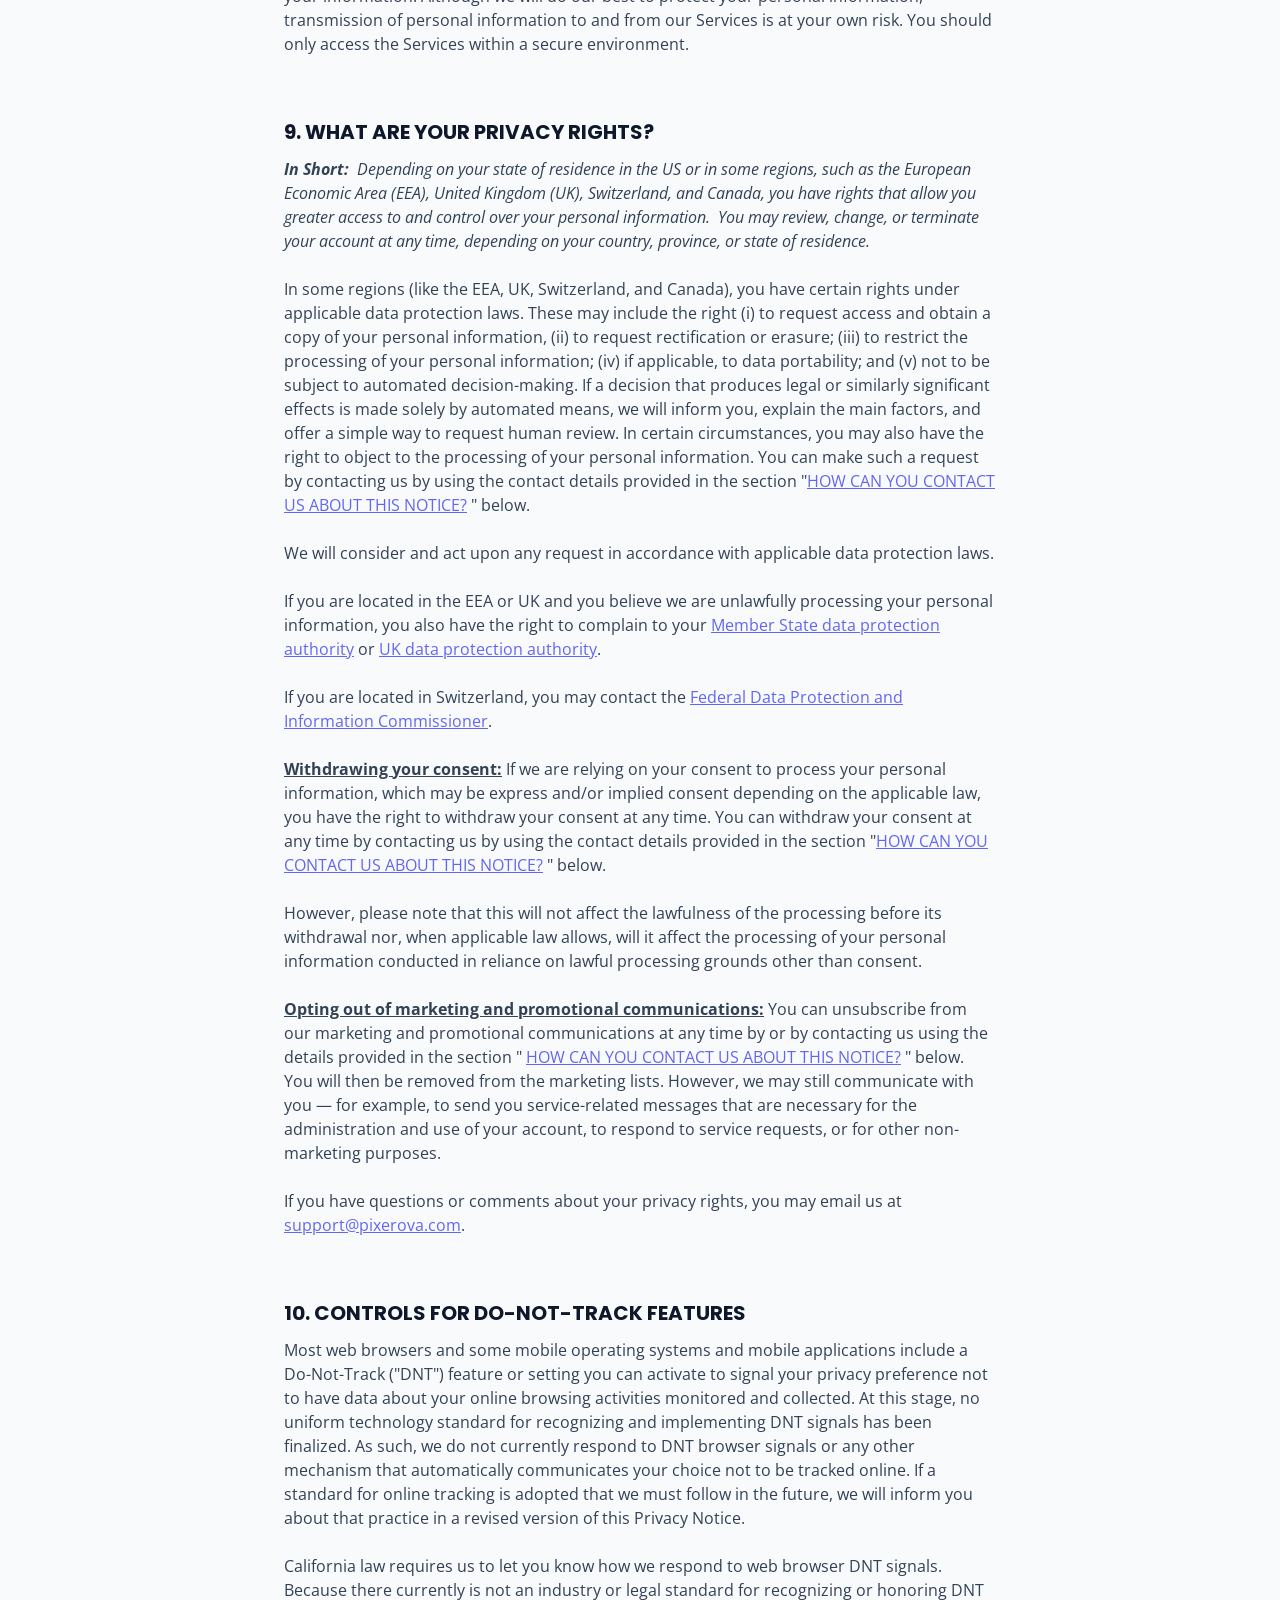
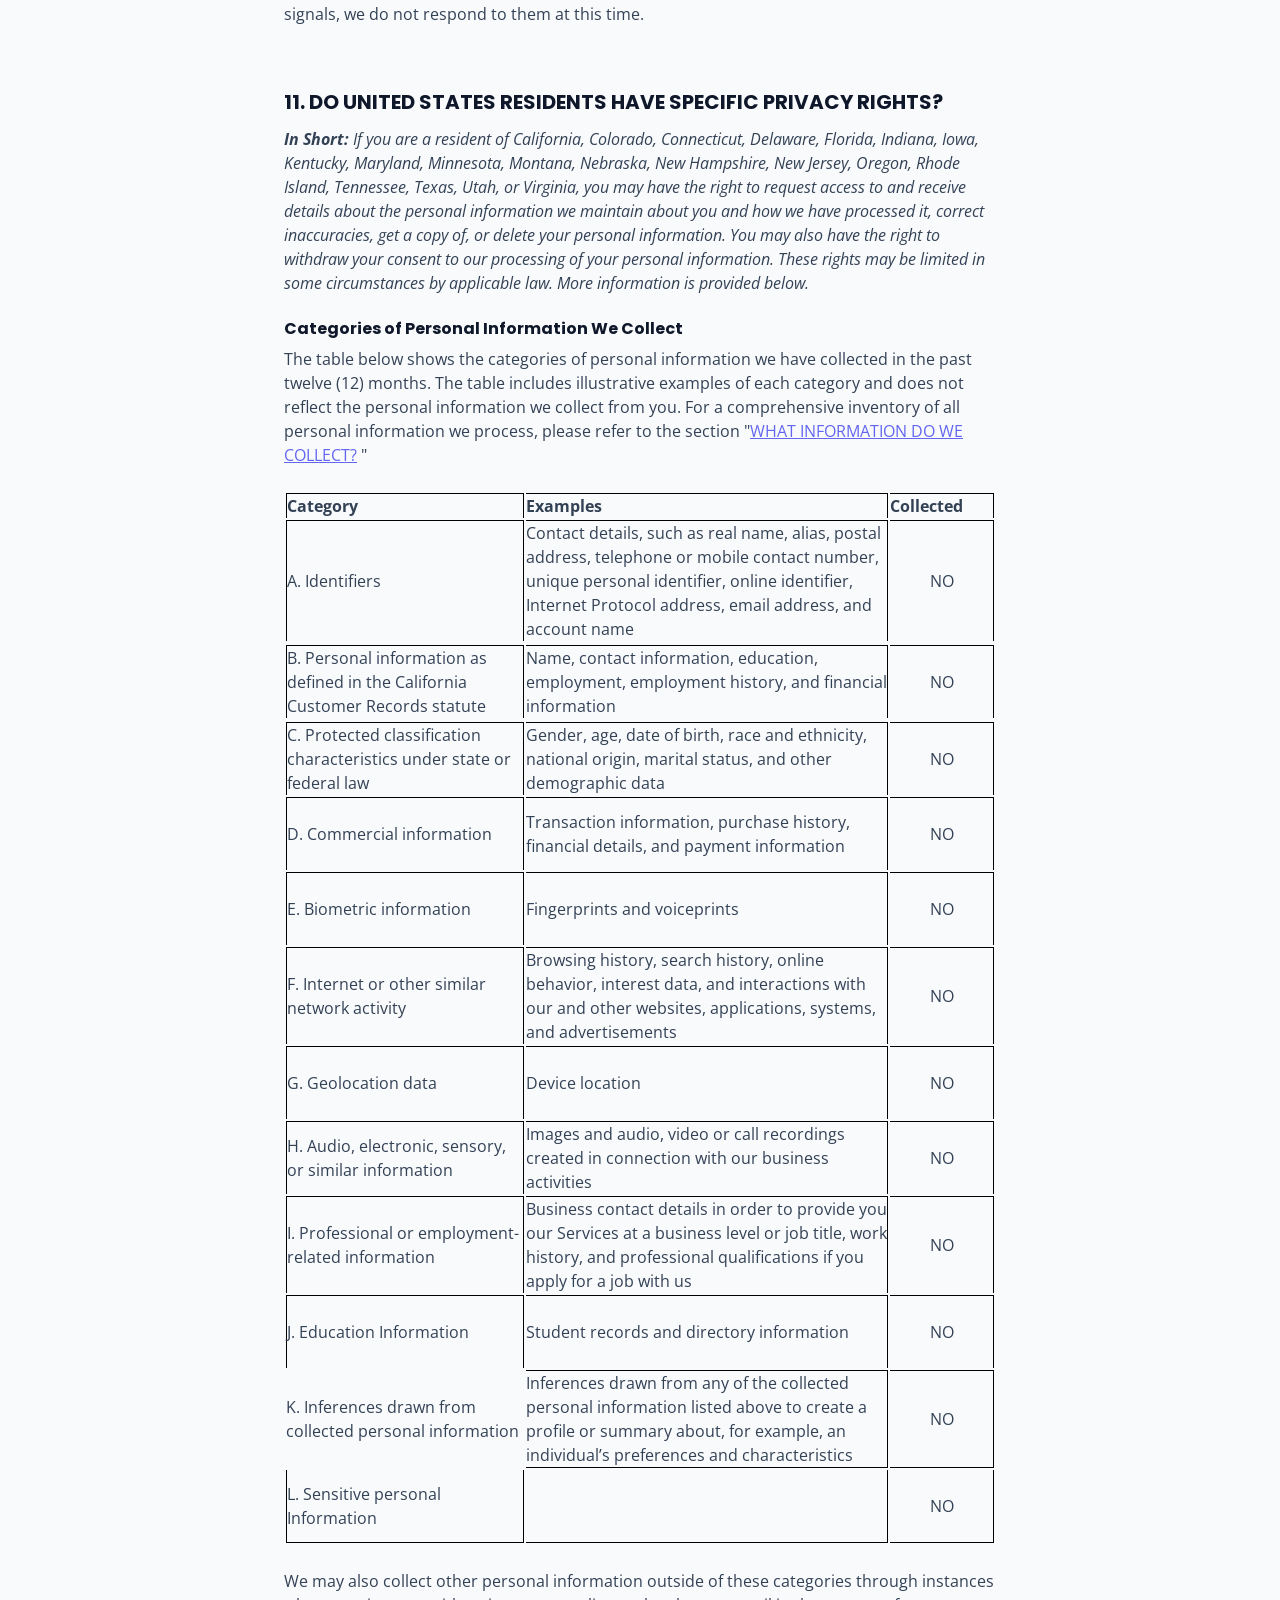
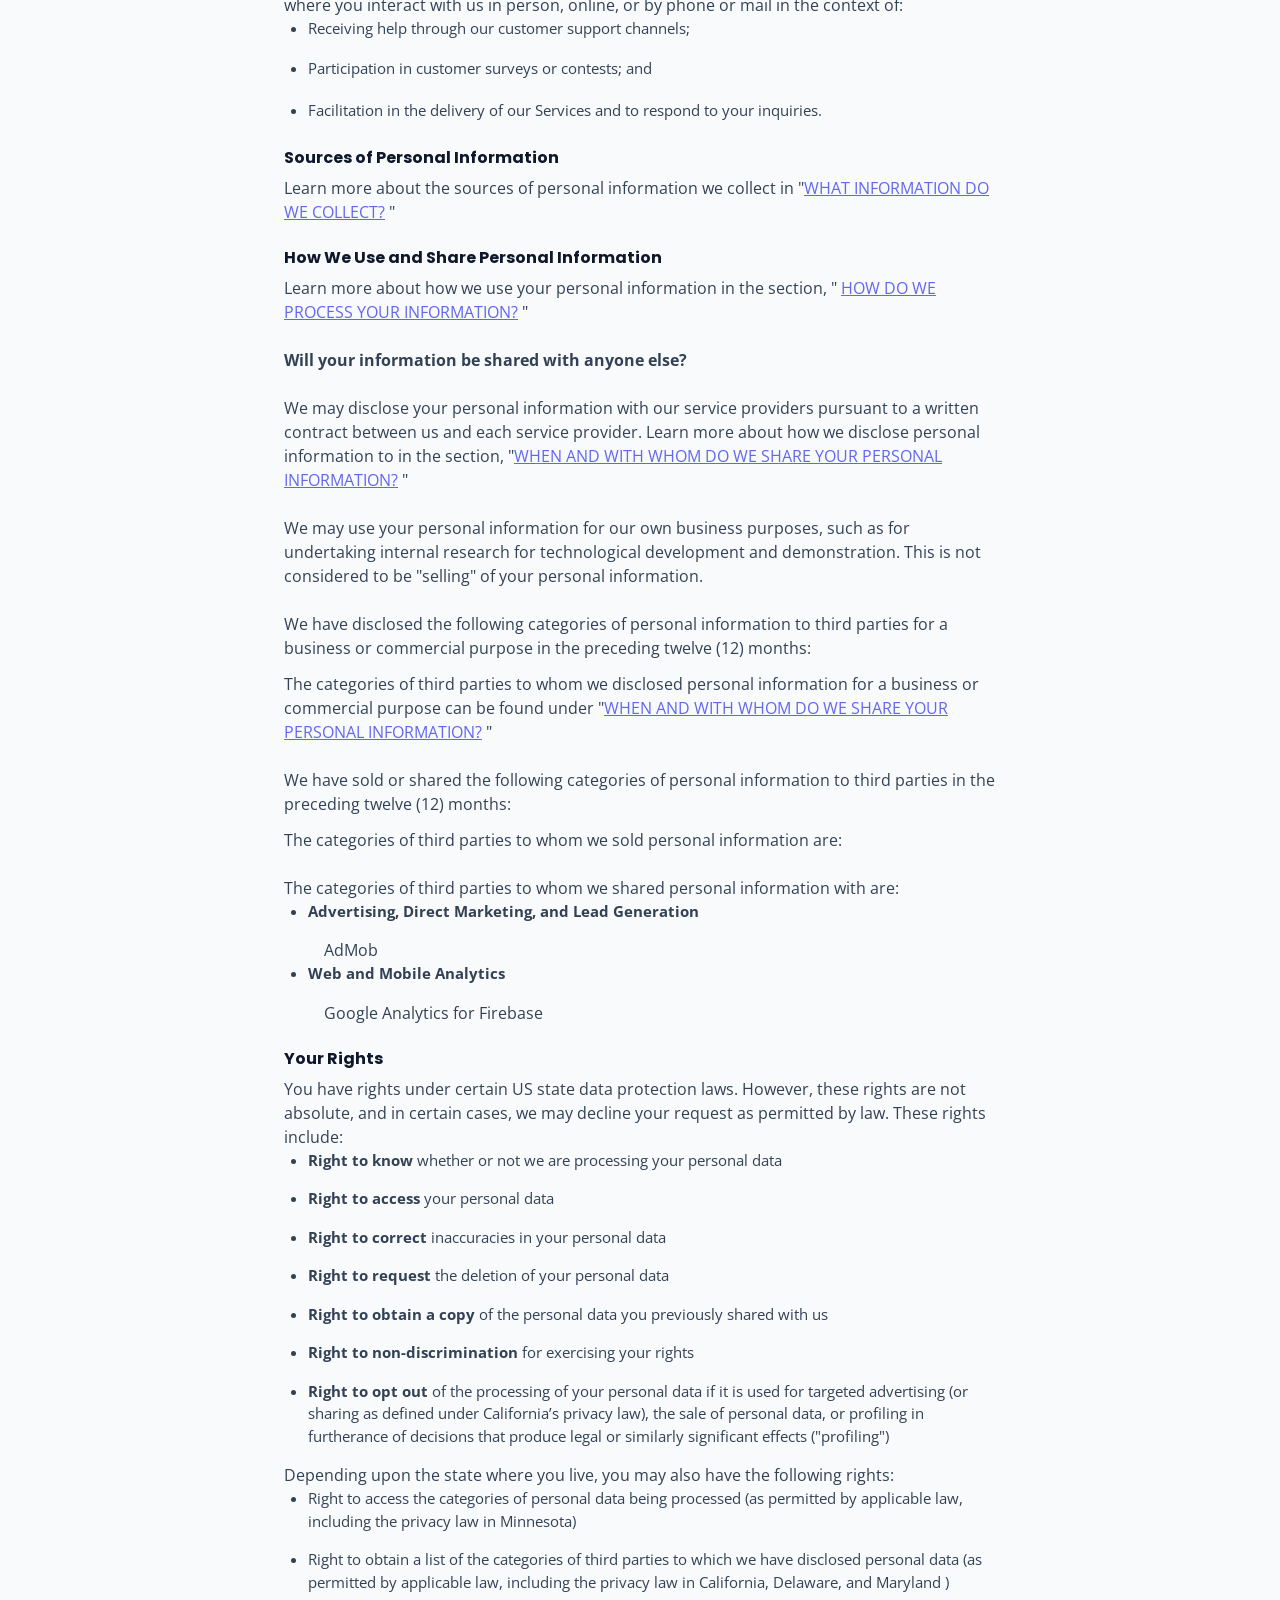
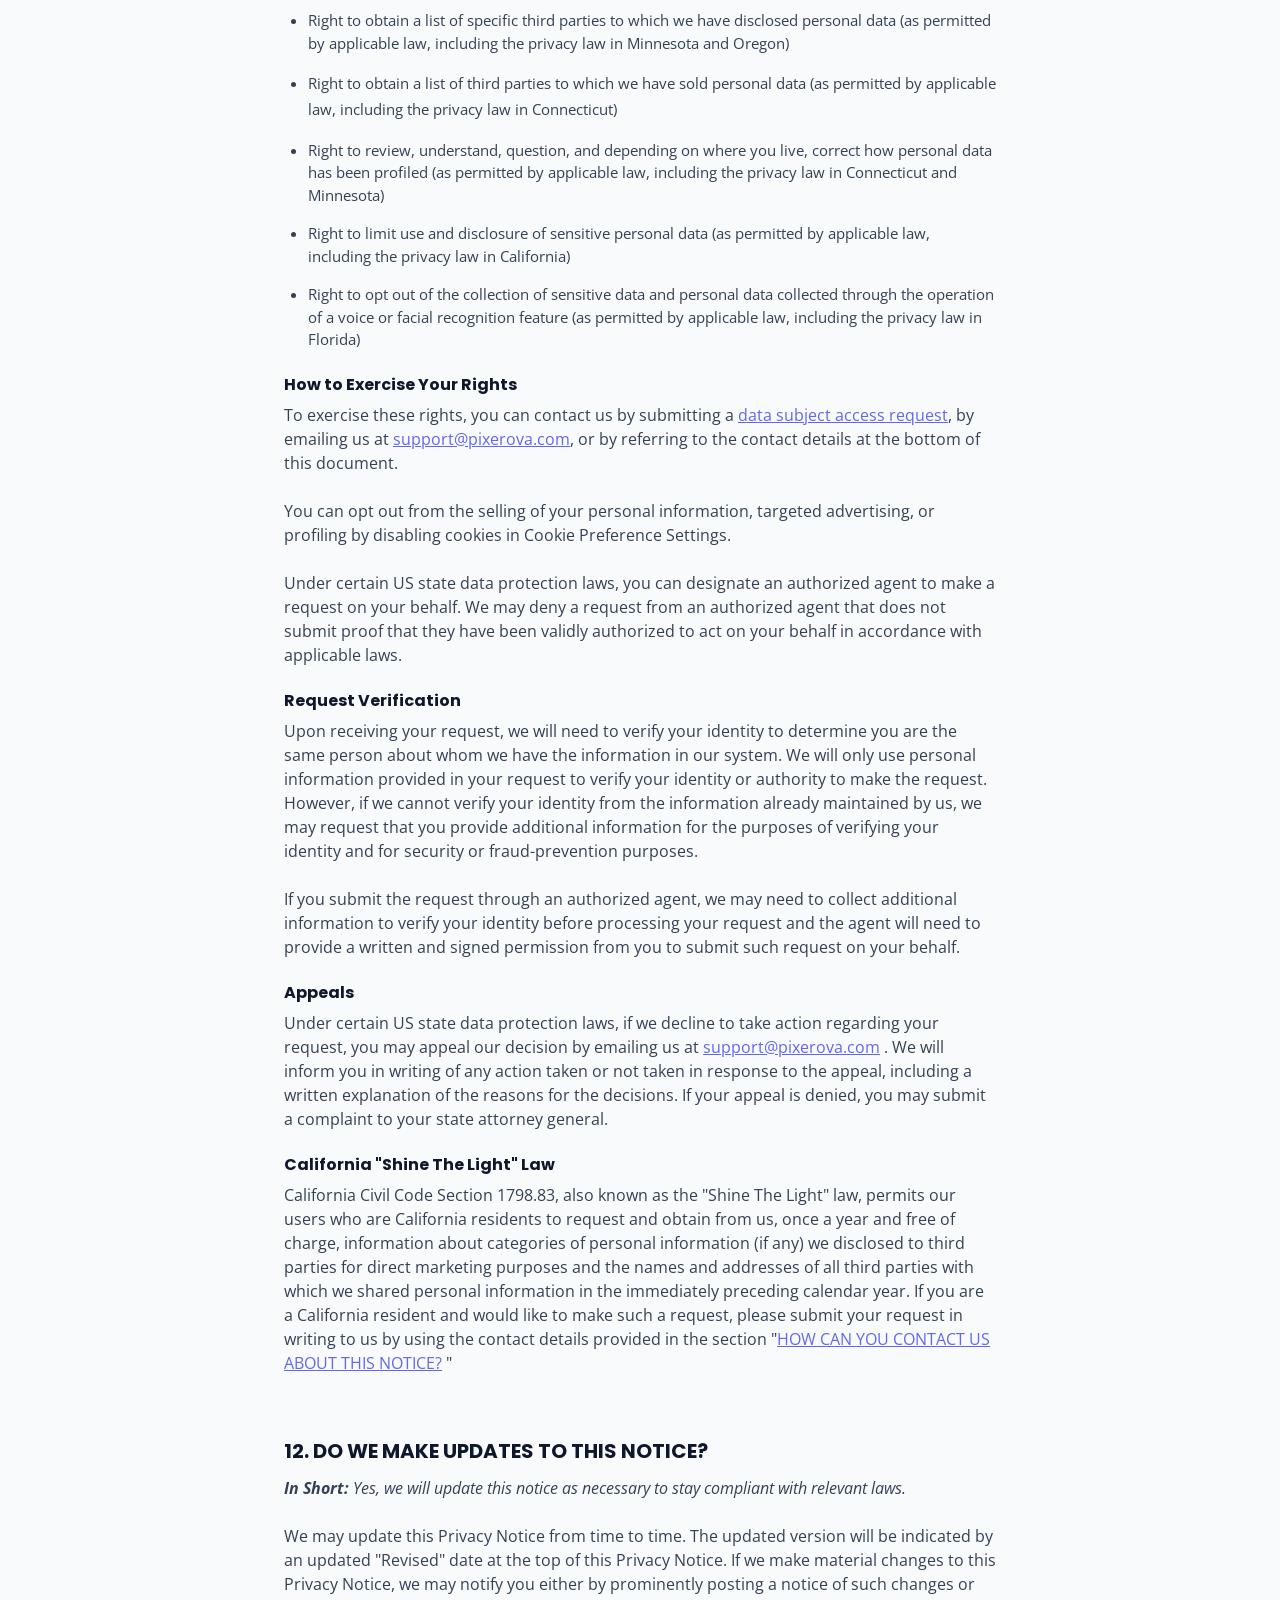
==== commit d490409f: "Remove Termly logo and duplicate title/date; add update guide README - Remove base64 SVG Termly logo" ====
--- a/noun-it/privacy.html
+++ b/noun-it/privacy.html
@@ -120,17 +120,7 @@
       <div class="policy-body">
 
 
-        <span style="display: block;margin: 0 auto 3.125rem;width: 11.125rem;height: 2.375rem;background: url([data-uri]) center no-repeat;"></span>
-
         <div>
-          <div><strong><span><span>
-                  <bdt class="block-component"></bdt>
-                  <bdt class="question">
-                    <h1>PRIVACY POLICY</h1>
-                  </bdt>
-                  <bdt class="statement-end-if-in-editor"></bdt>
-                </span></span></strong></div>
-          <div><span><strong><span><span>Last updated <bdt class="question">April 08, 2026</bdt></span></span></strong></span></div>
           <div><br></div>
           <div><br></div>
           <div><br></div>
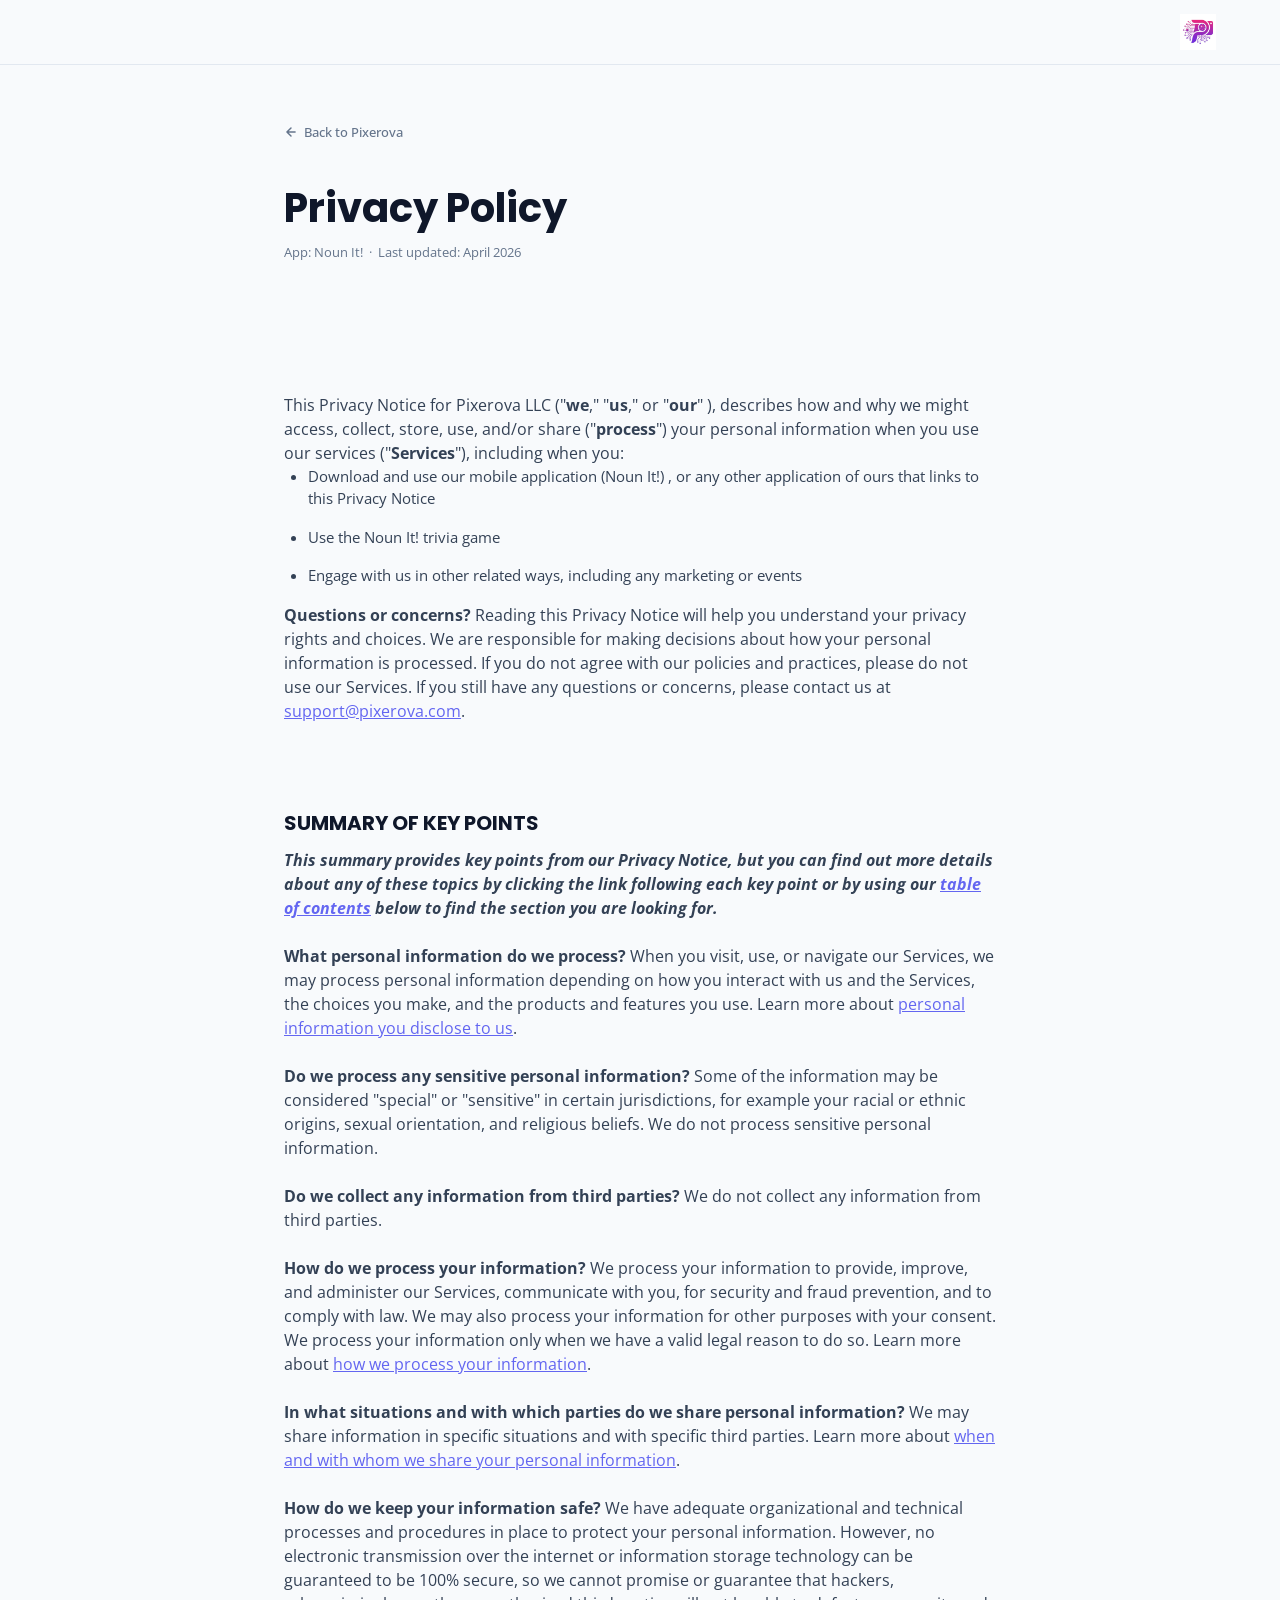
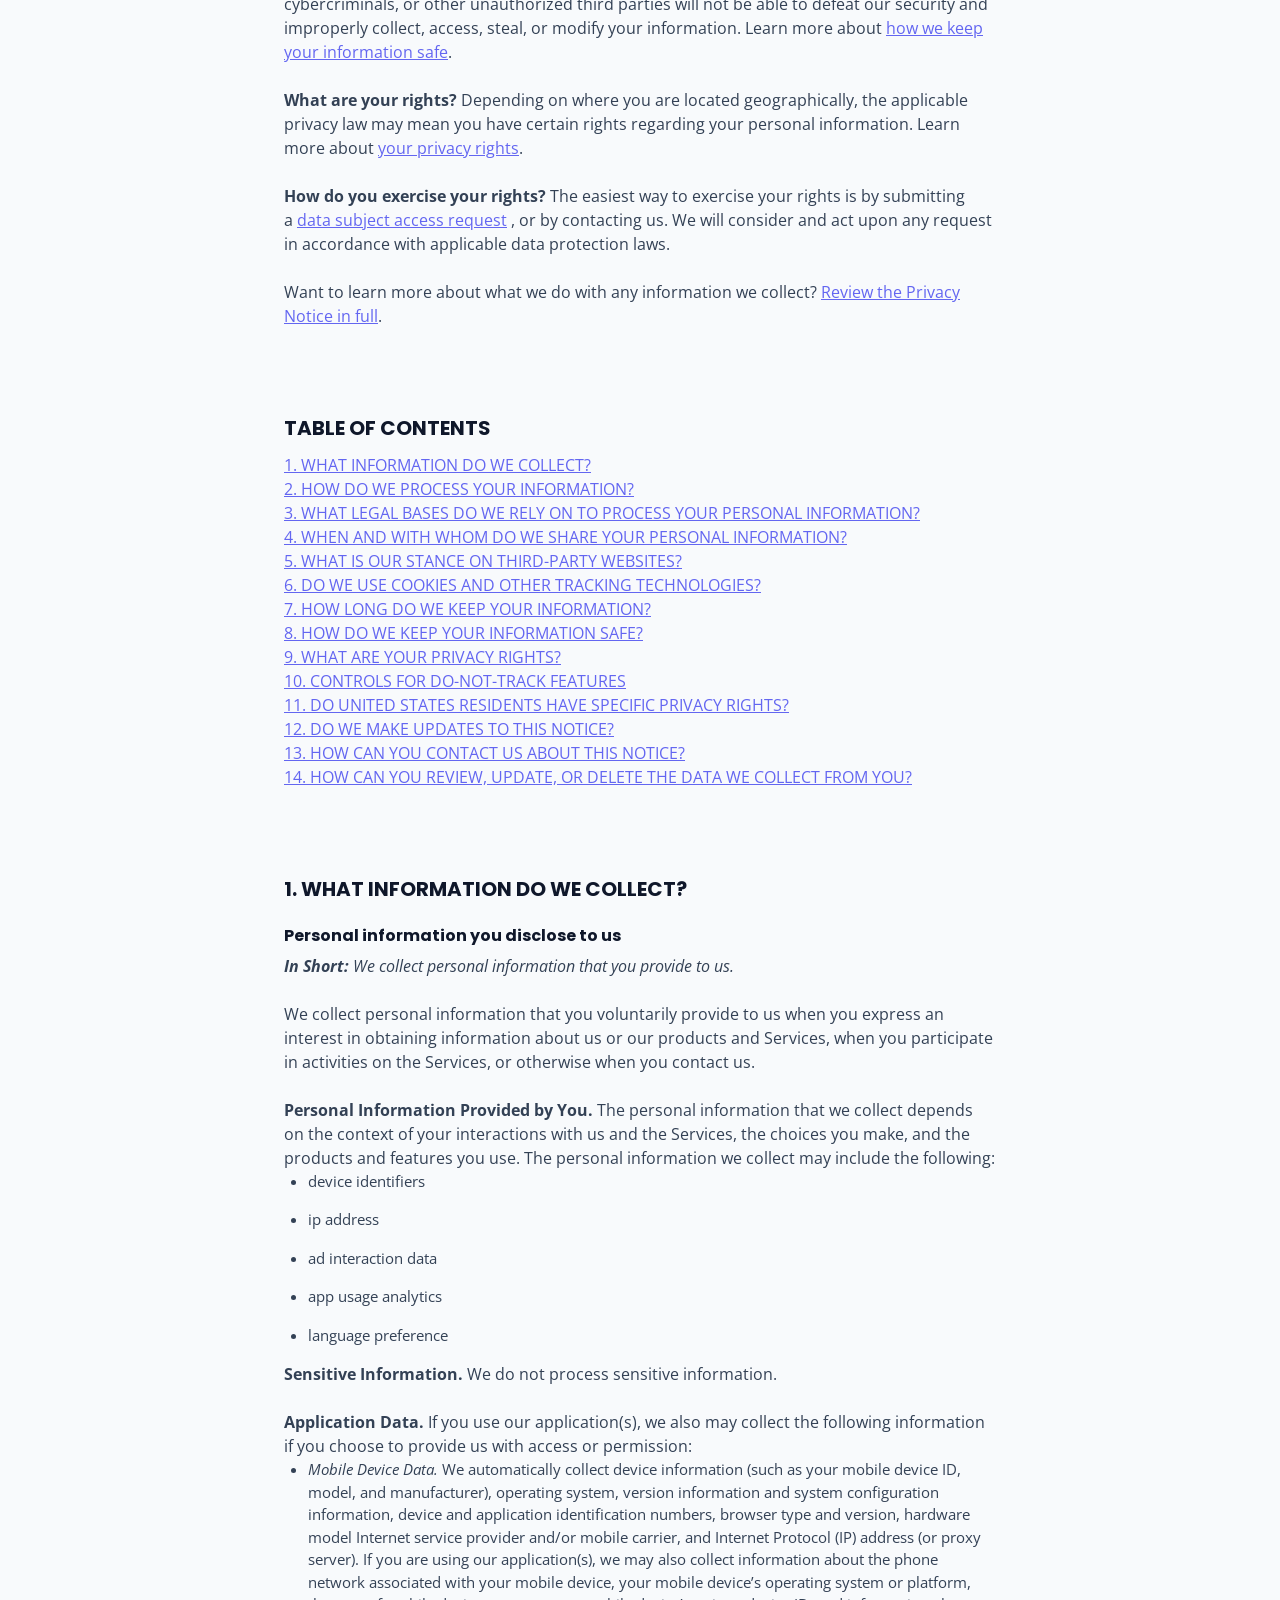
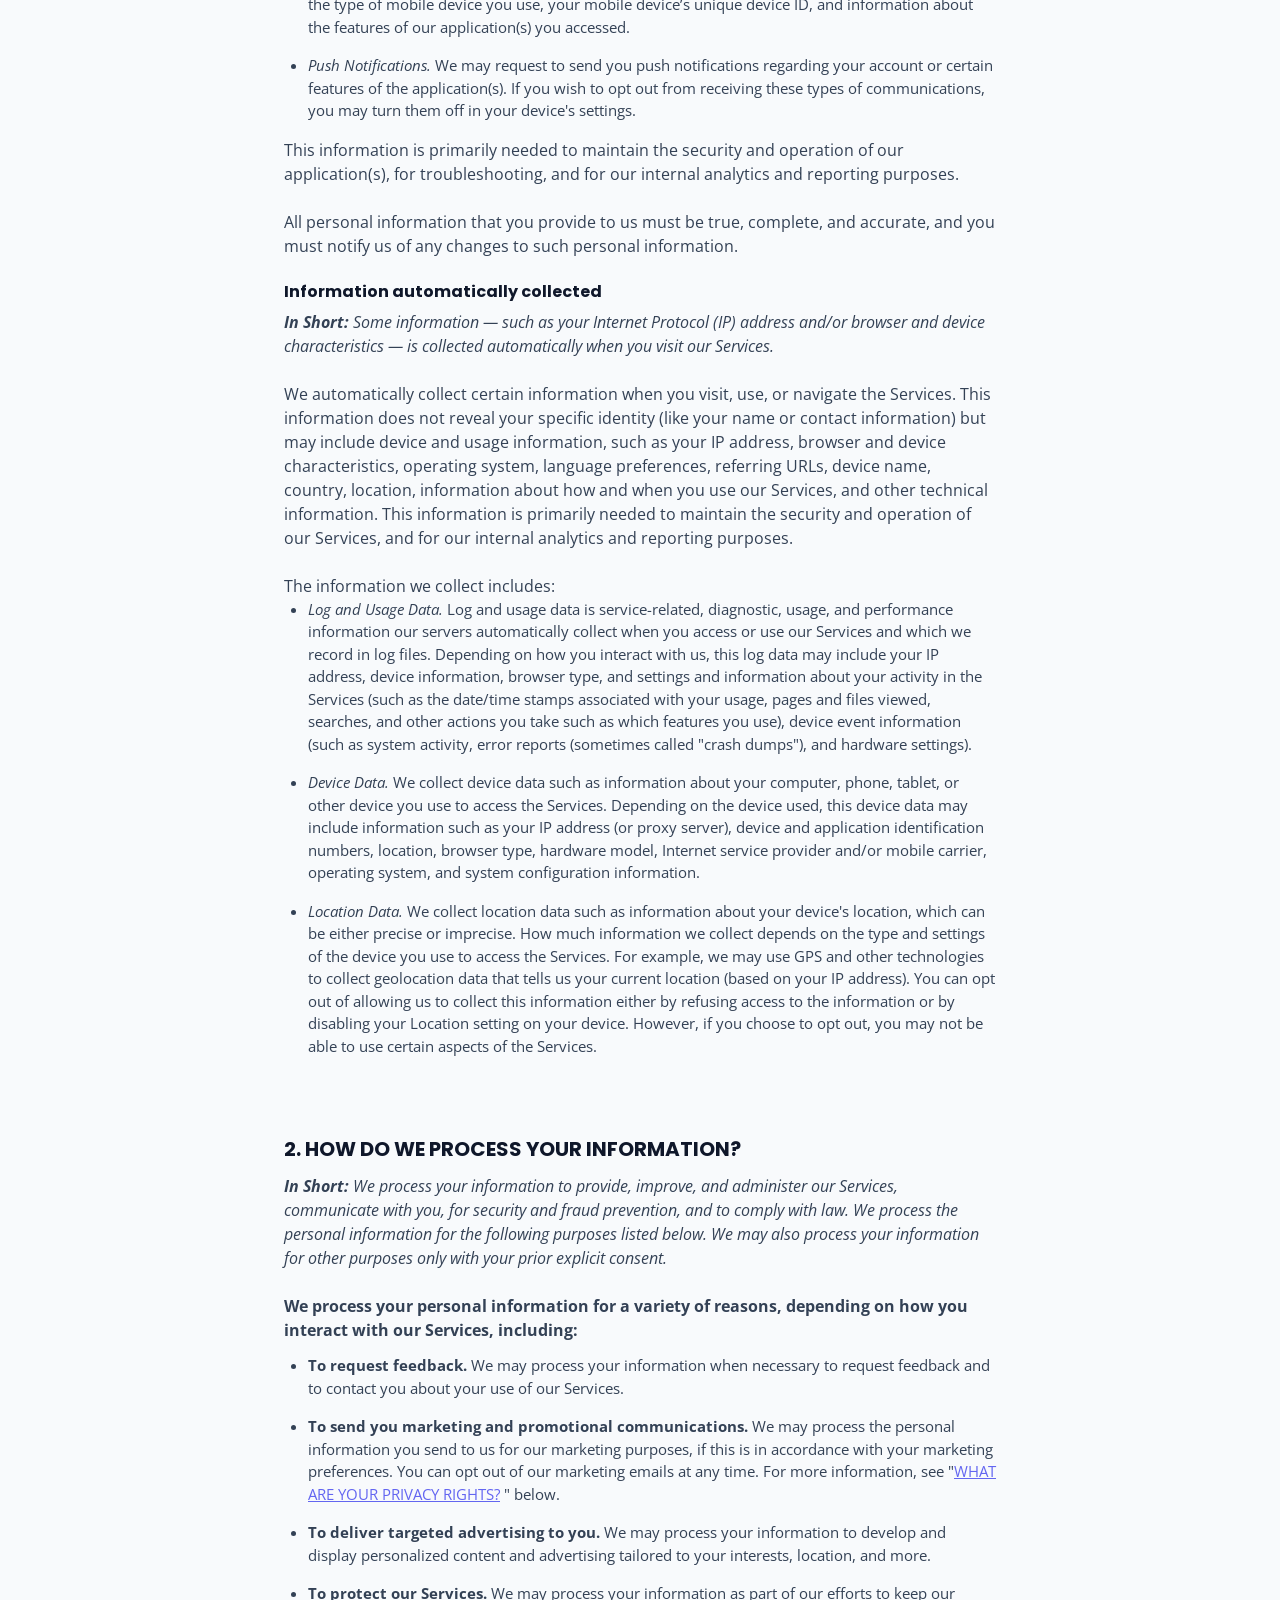
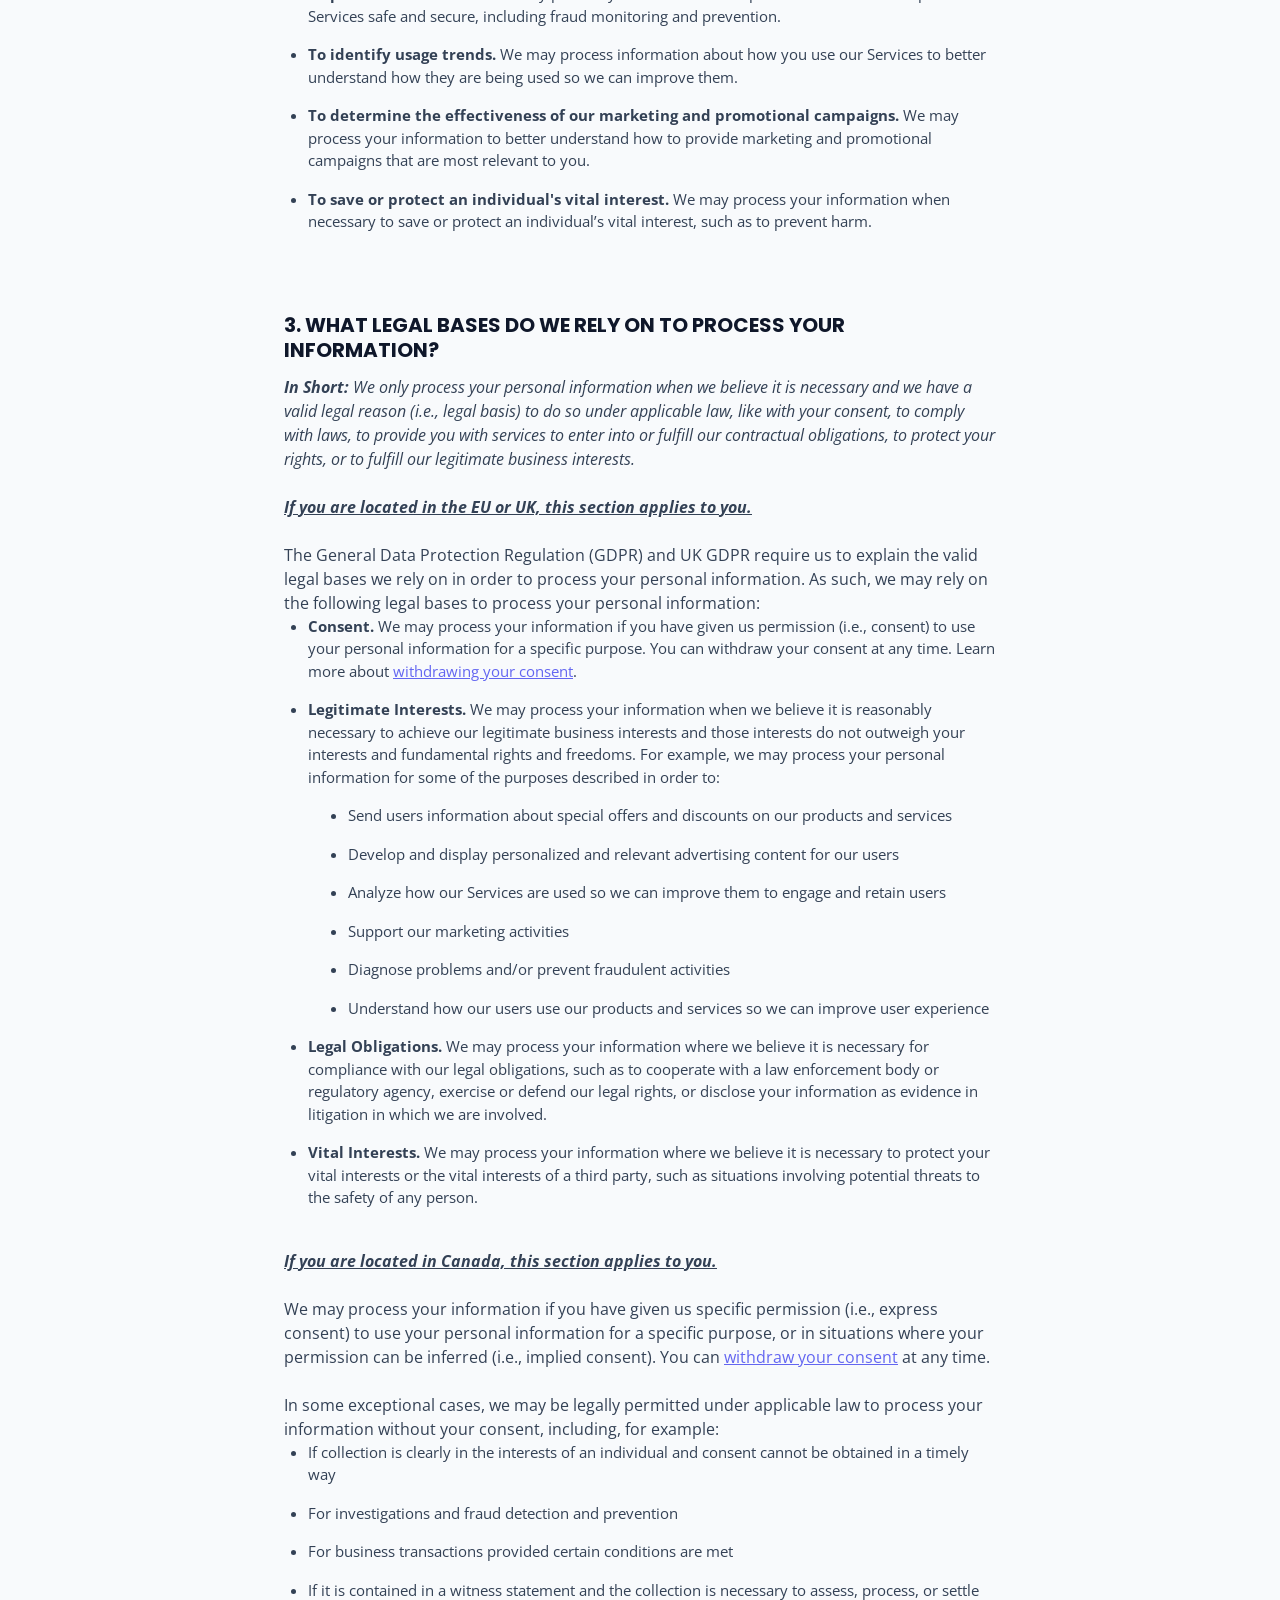
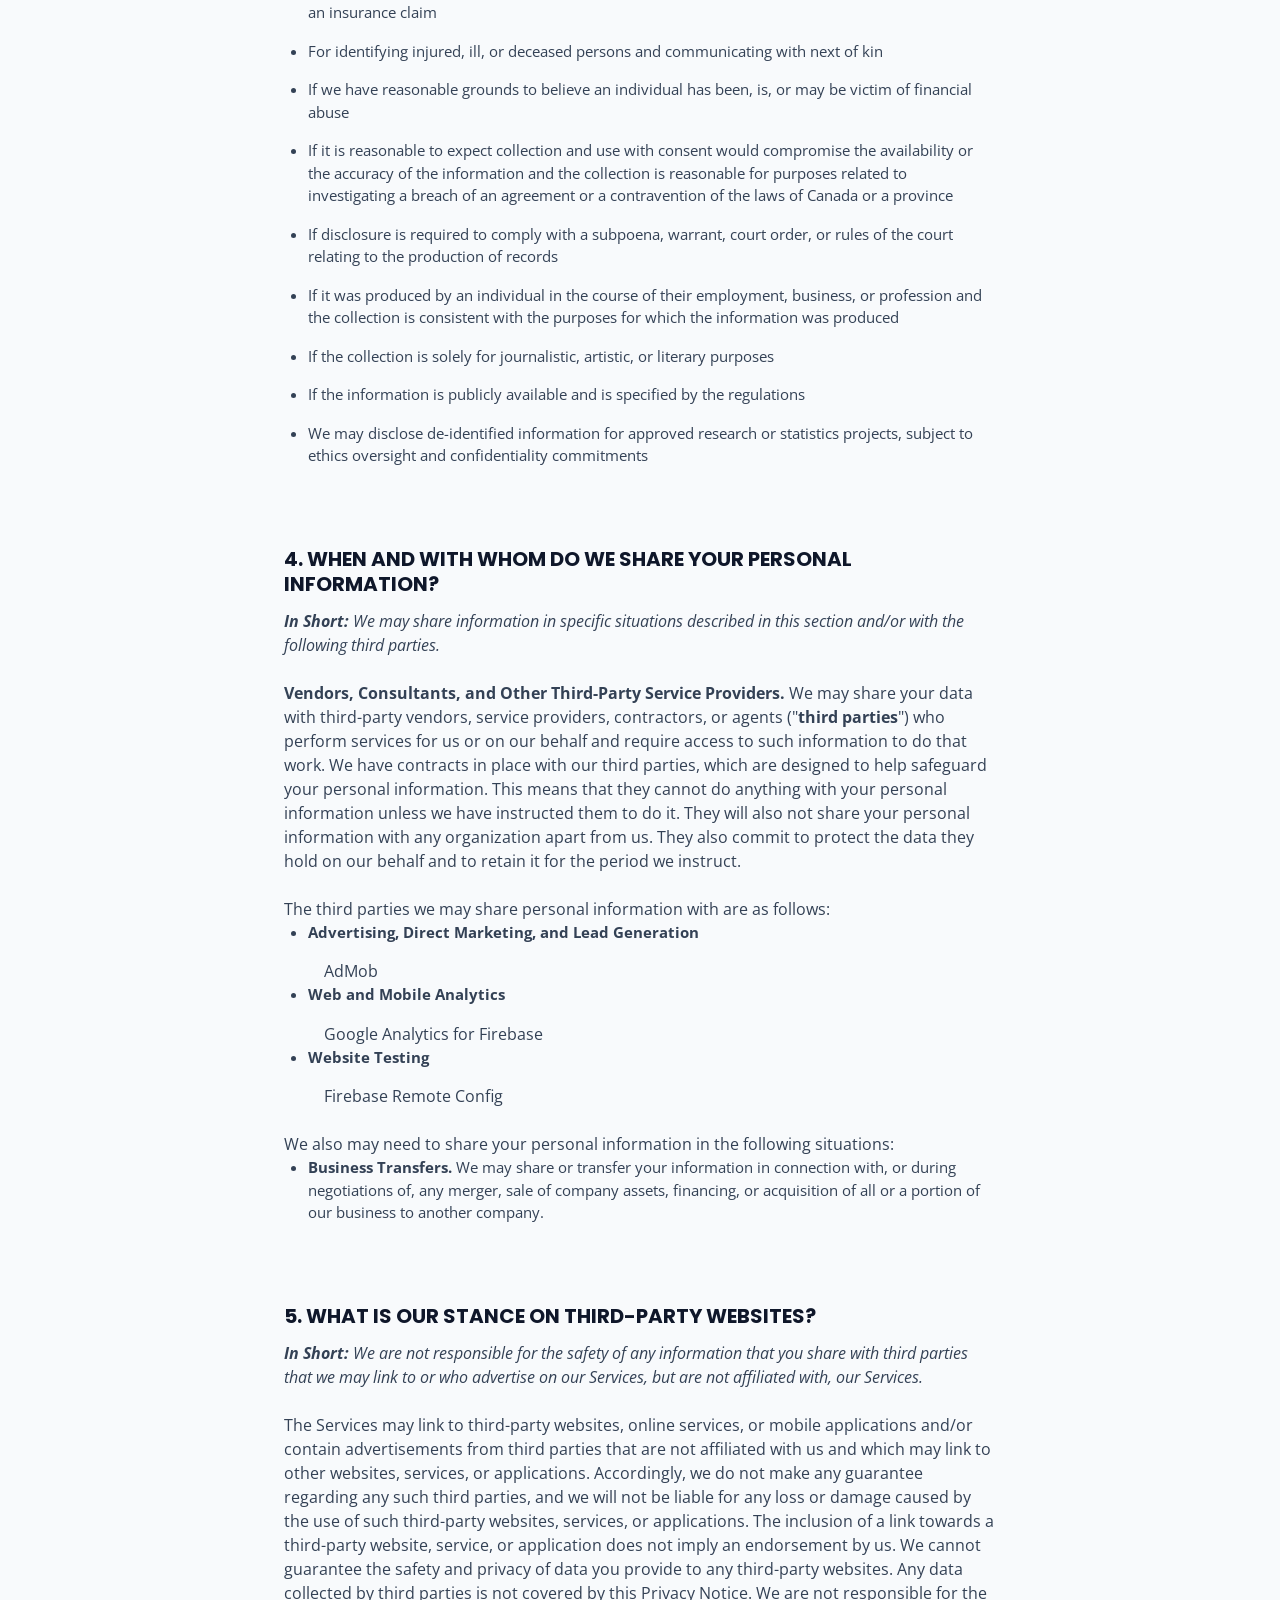
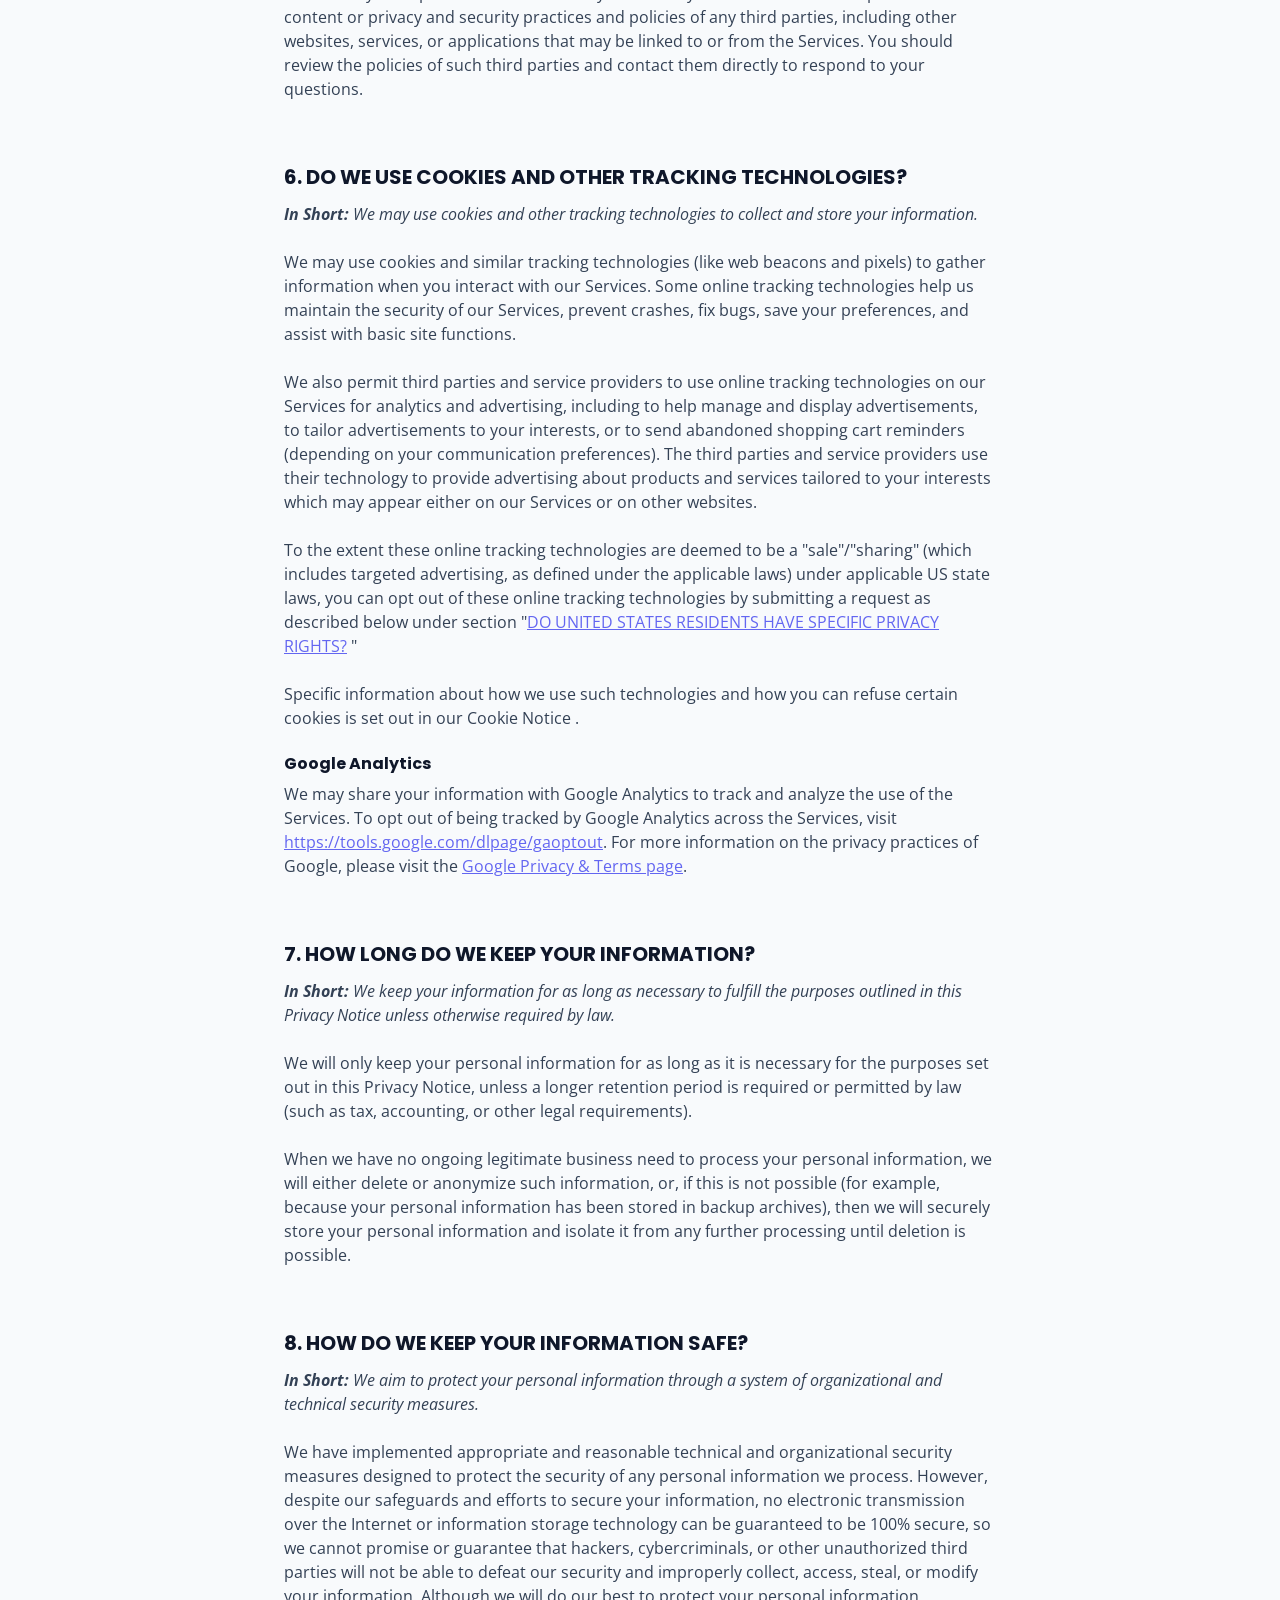
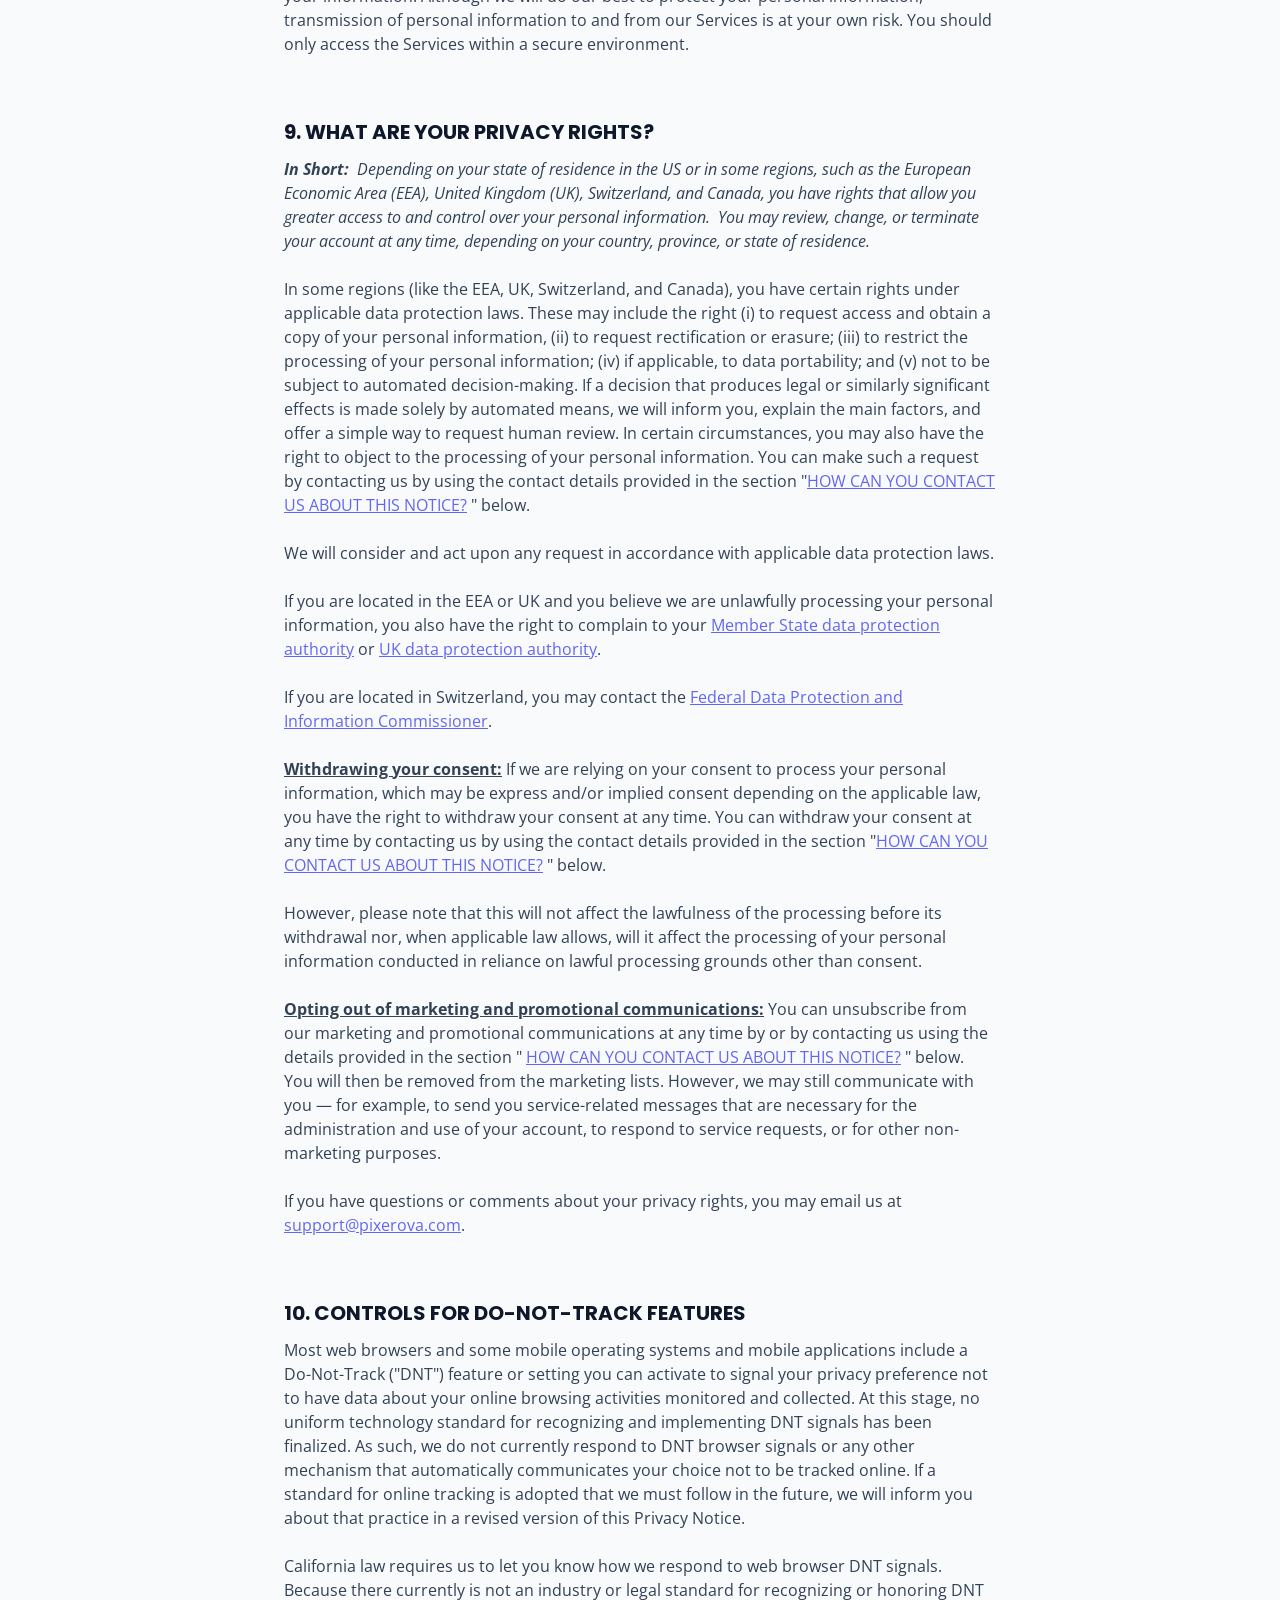
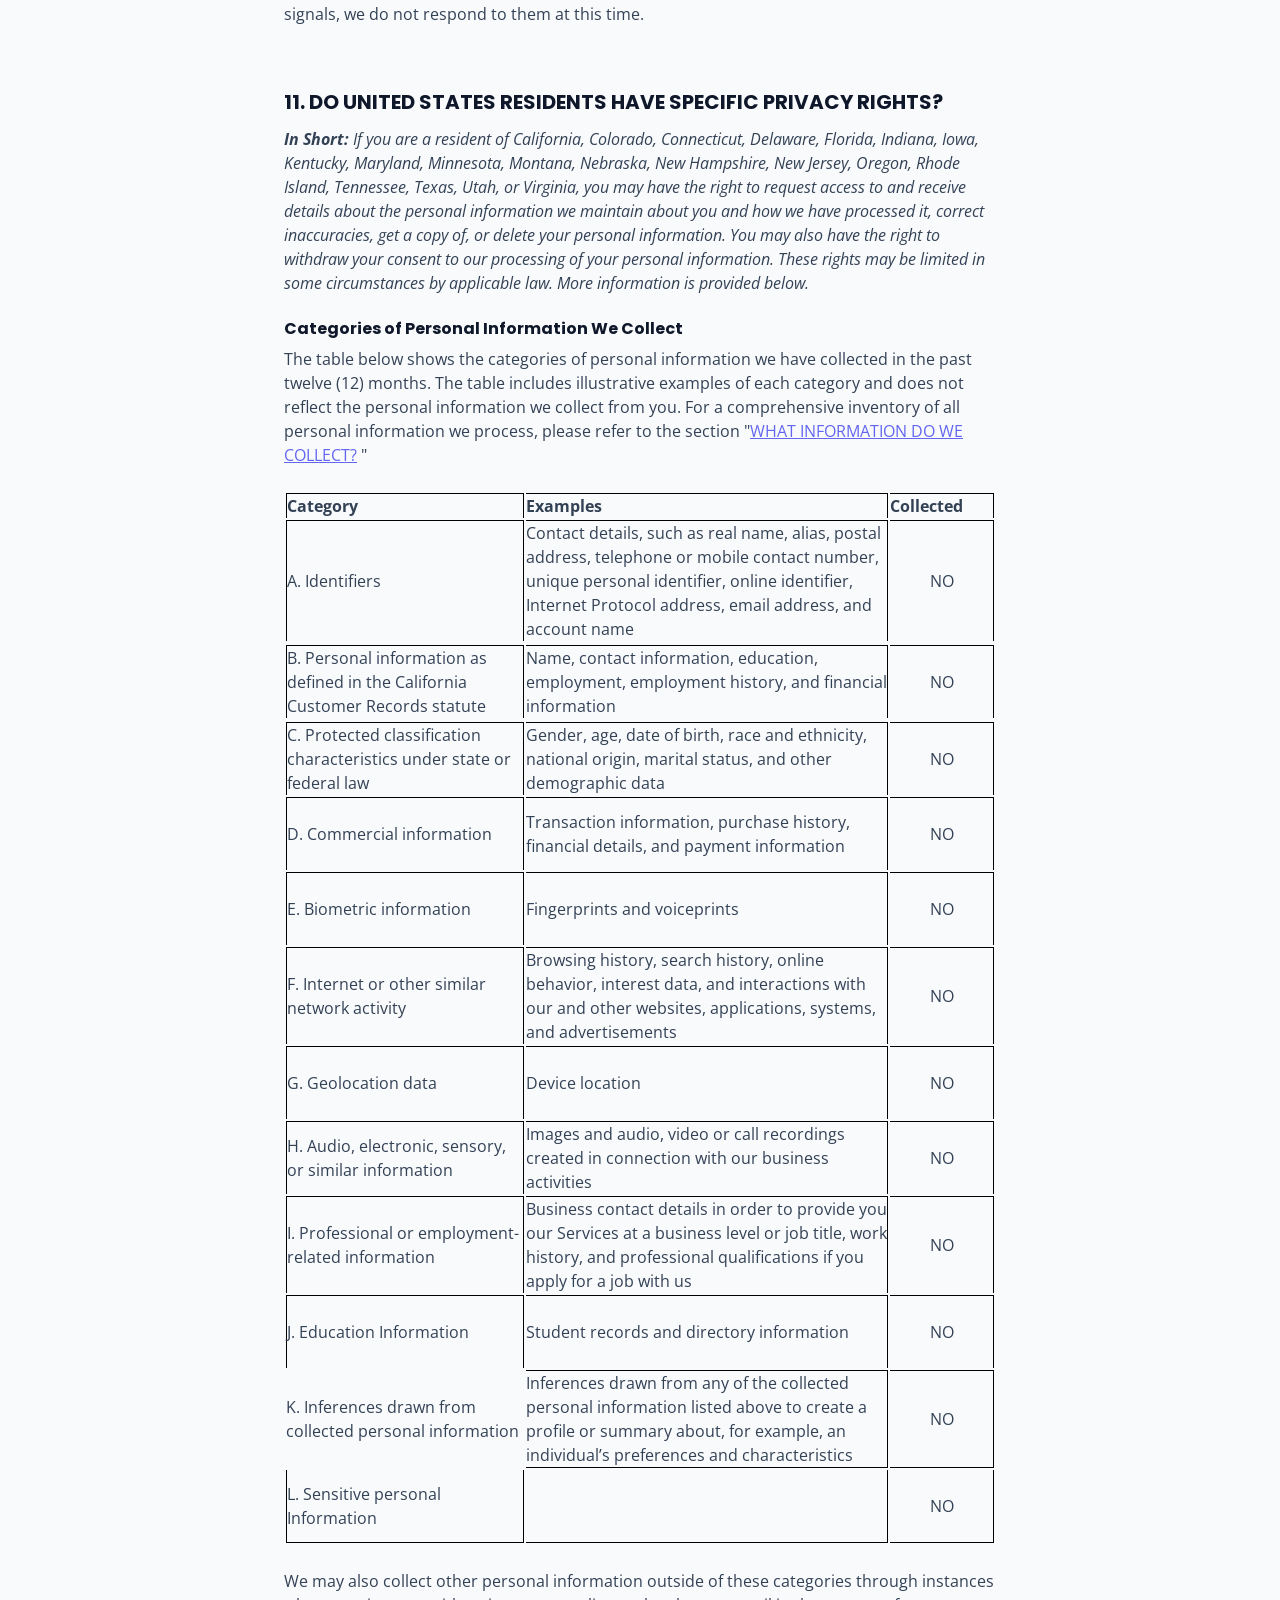
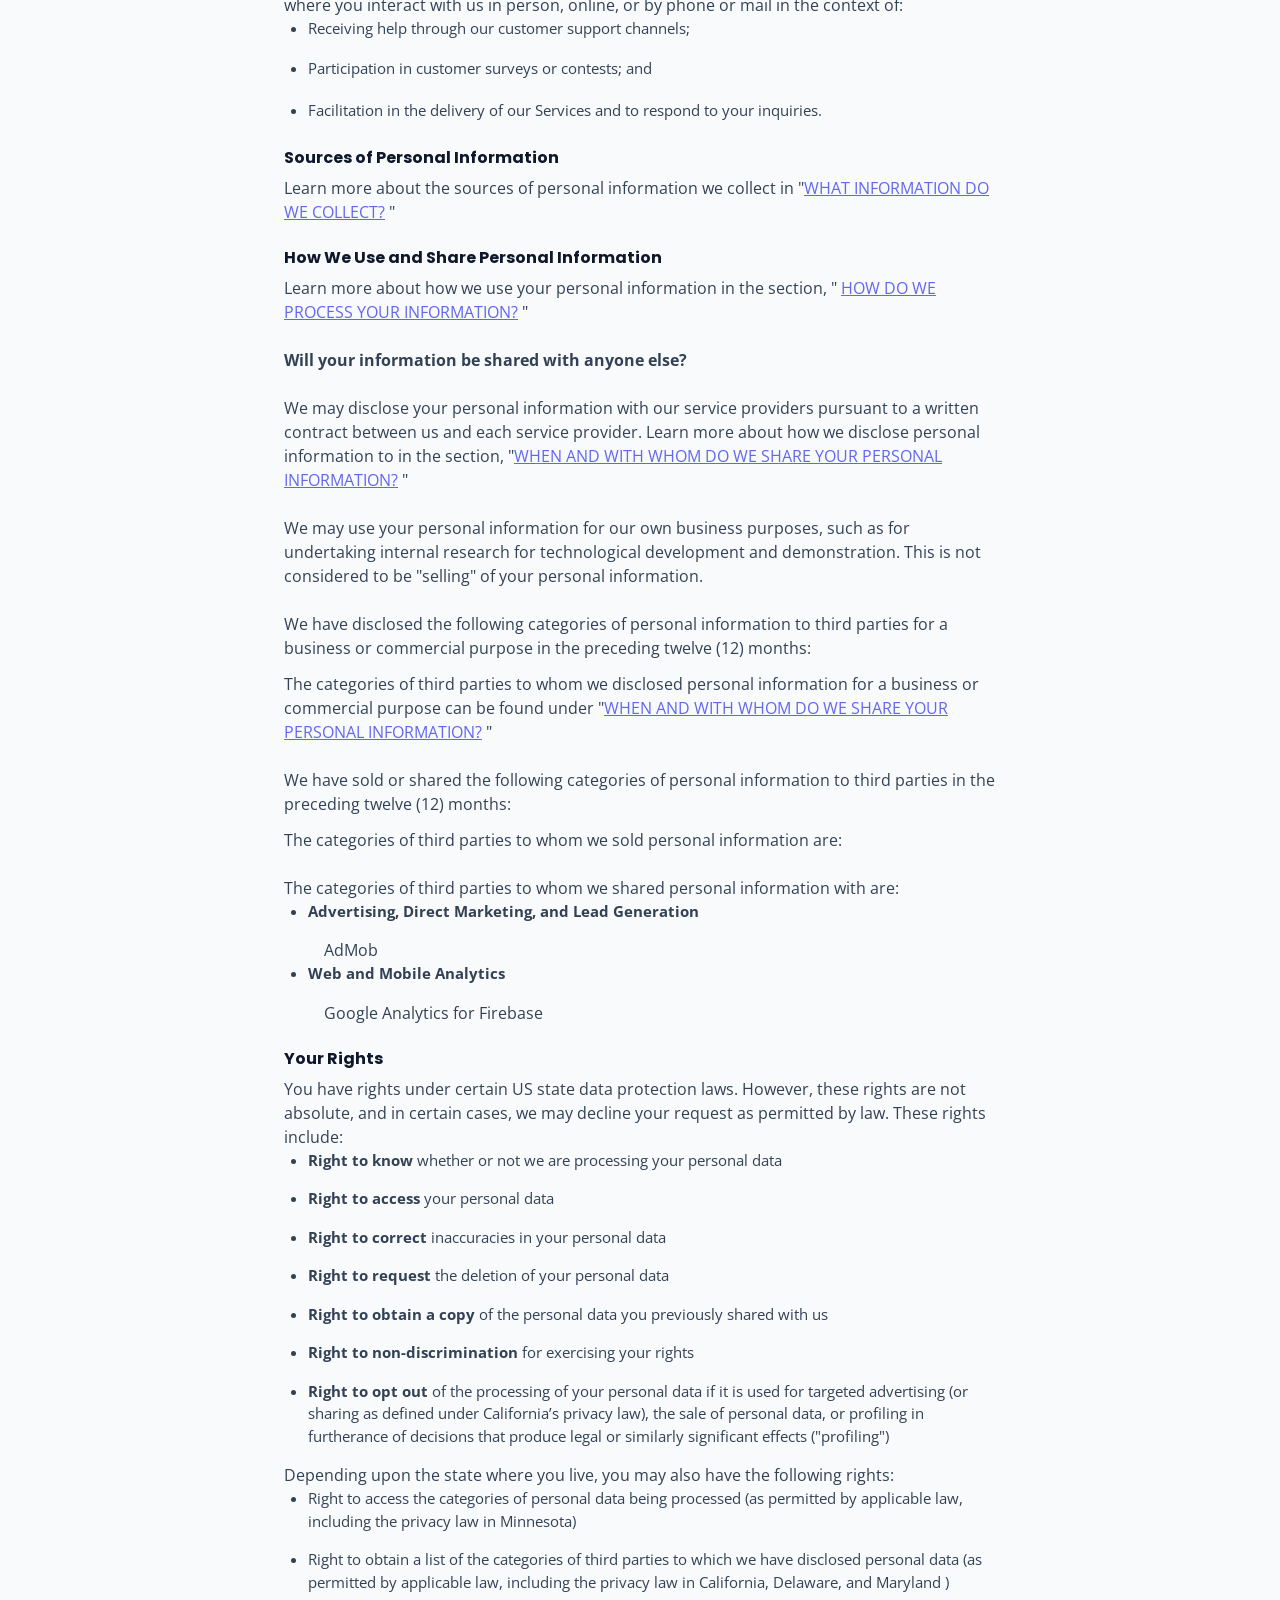
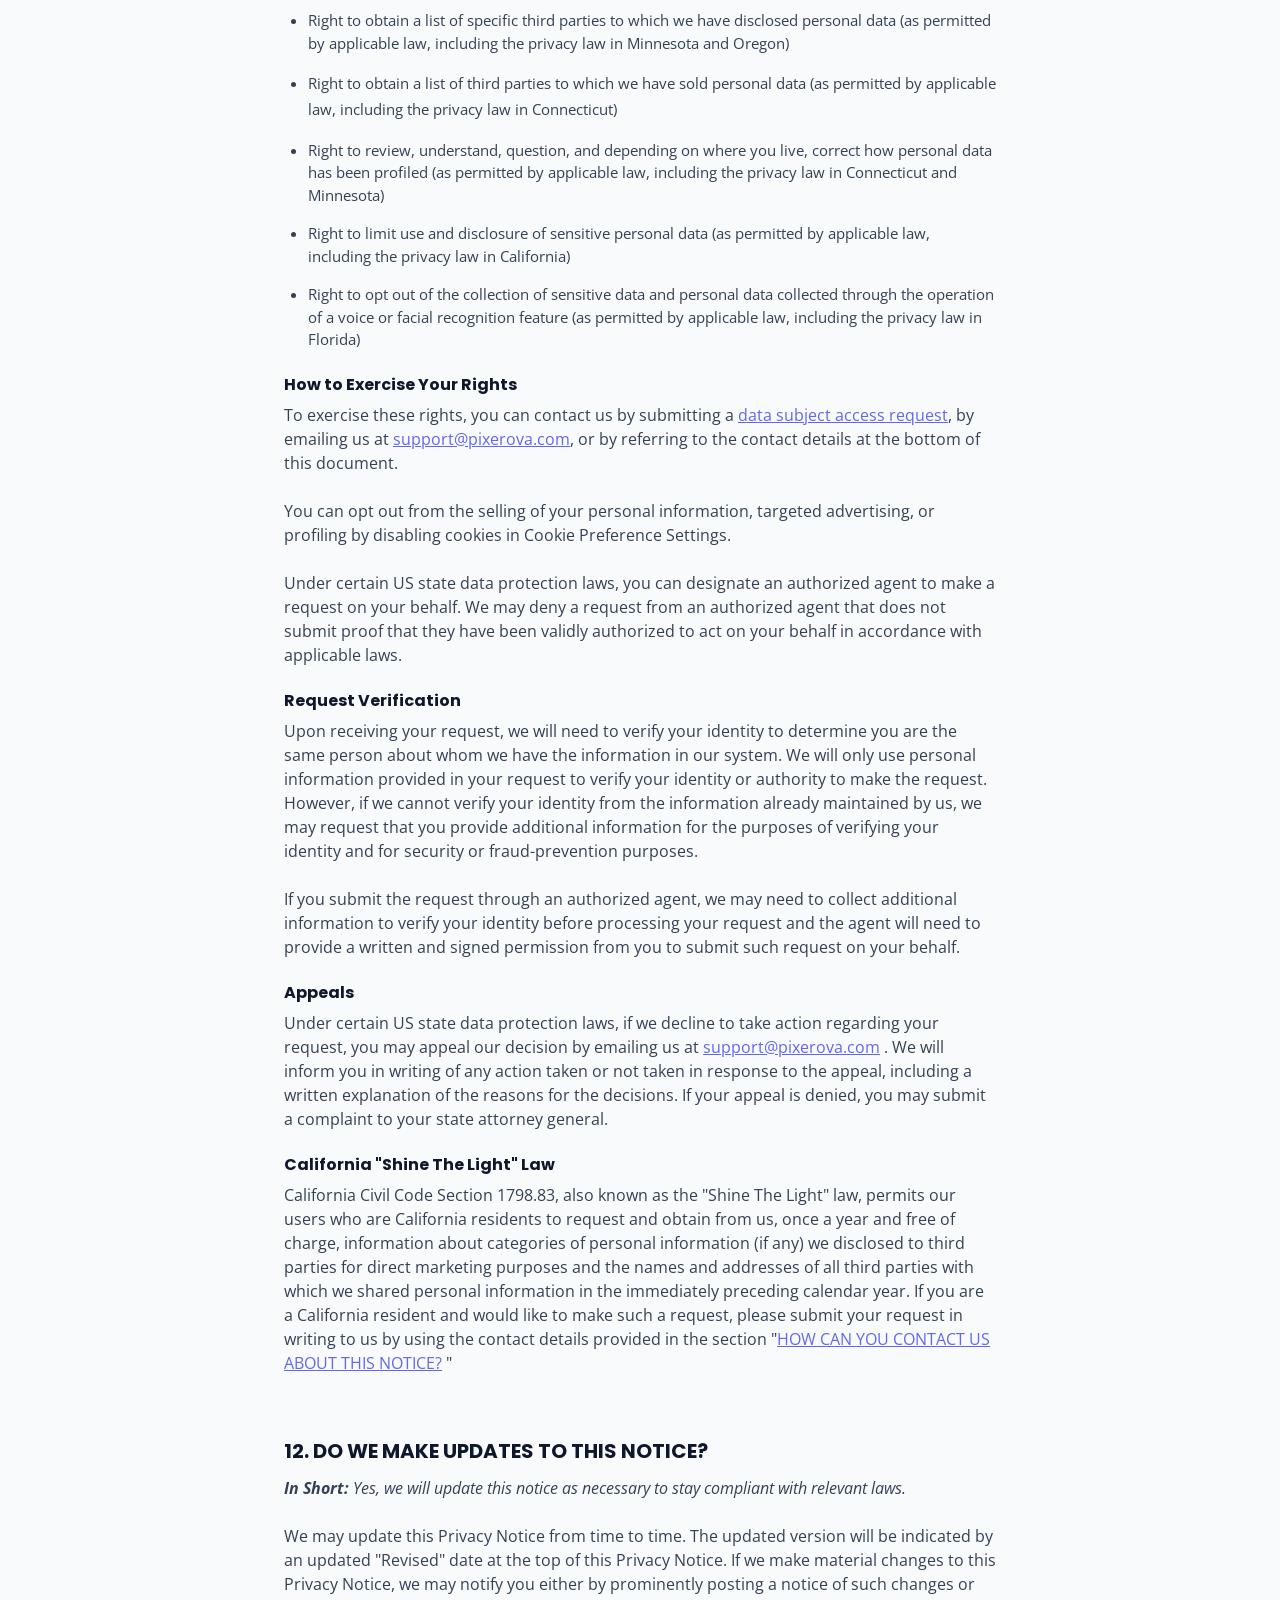
==== commit 94c7a841: "Remove language pill and right-align logo on privacy page Co-Authored-By: Claude Sonnet 4.6 <noreply" ====
--- a/noun-it/privacy.html
+++ b/noun-it/privacy.html
@@ -82,15 +82,9 @@
   <!-- ── Navigation ──────────────────────────────────────────── -->
   <nav class="nav" role="navigation" aria-label="Main navigation">
     <div class="nav-inner">
-      <a href="../" class="nav-logo" aria-label="Pixerova home">
+      <a href="../" class="nav-logo" style="margin-left: auto;" aria-label="Pixerova home">
         <img src="../assets/images/logo.webp" alt="Pixerova" />
       </a>
-      <div class="nav-right">
-        <div class="lang-pill" role="group" aria-label="Language selector">
-          <button class="lang-btn active" data-lang="en" aria-pressed="true">EN</button>
-          <button class="lang-btn" data-lang="es" aria-pressed="false">ES</button>
-        </div>
-      </div>
     </div>
   </nav>
 
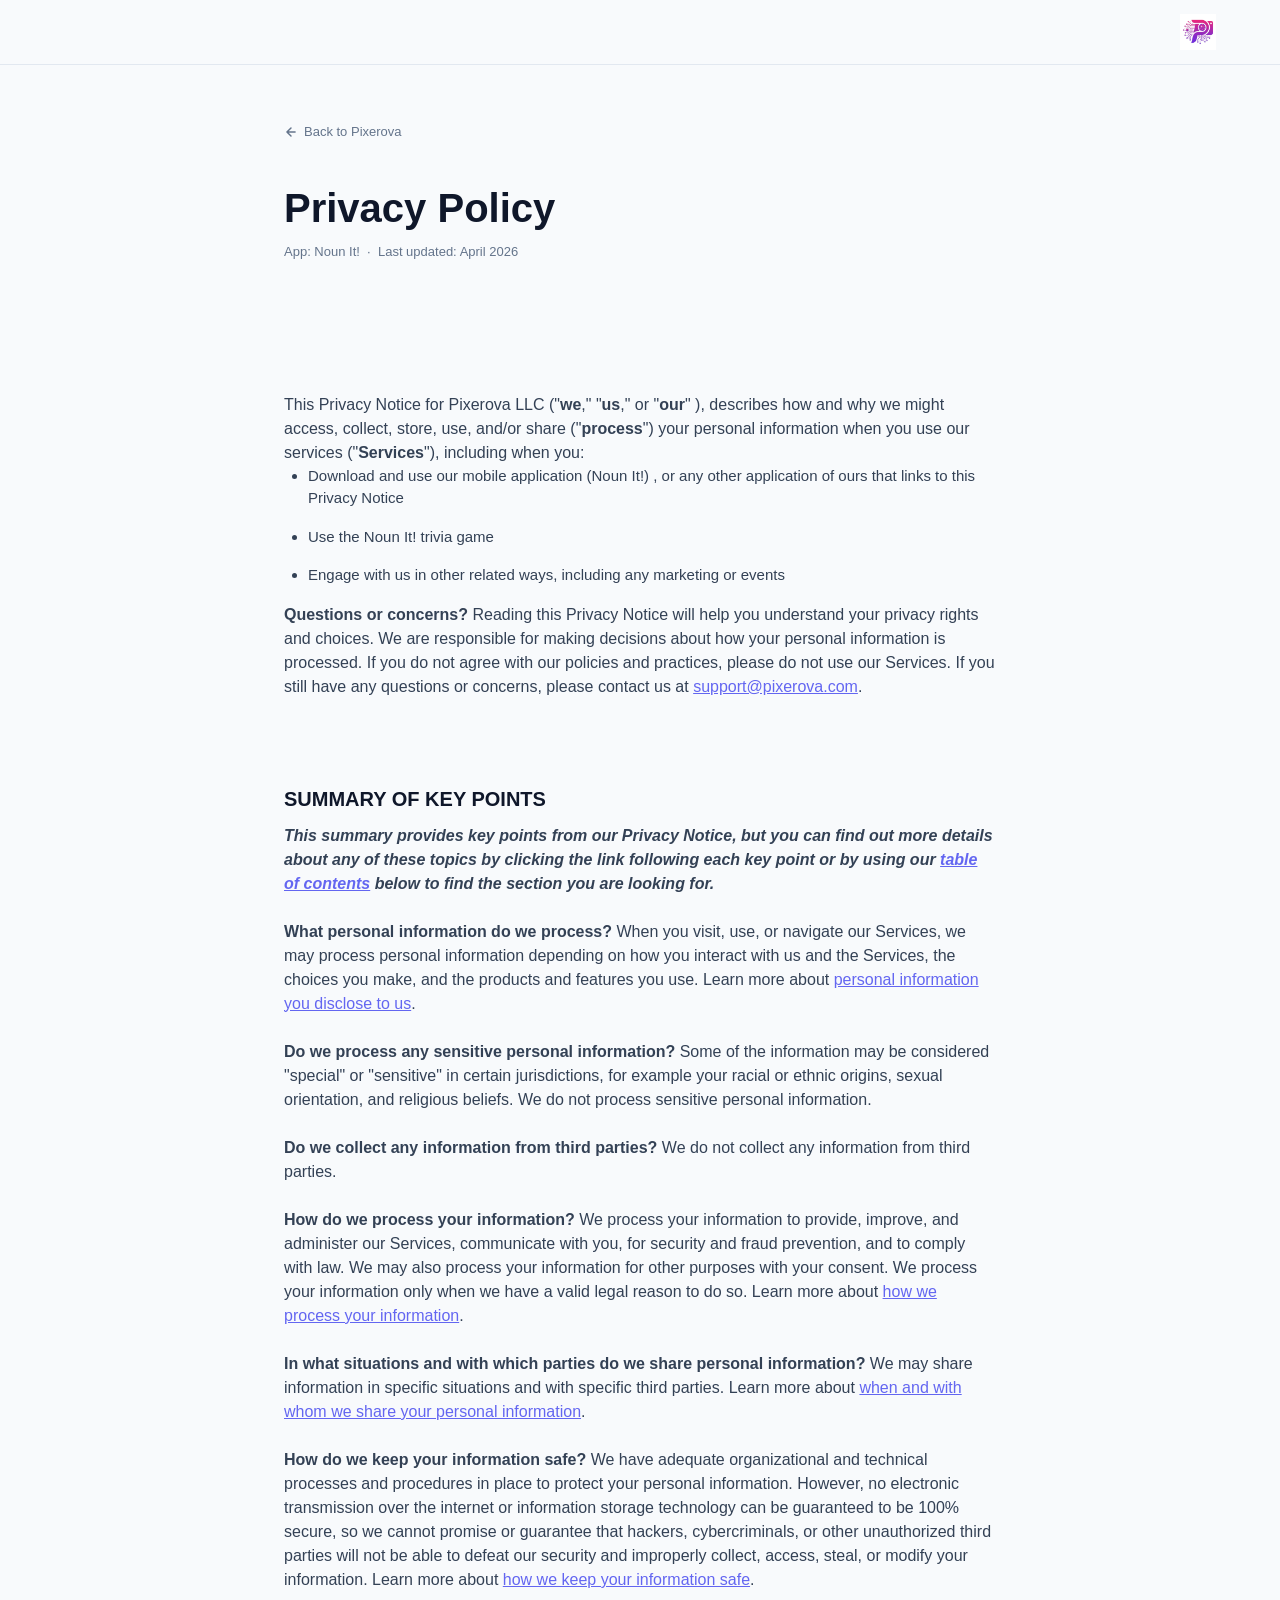
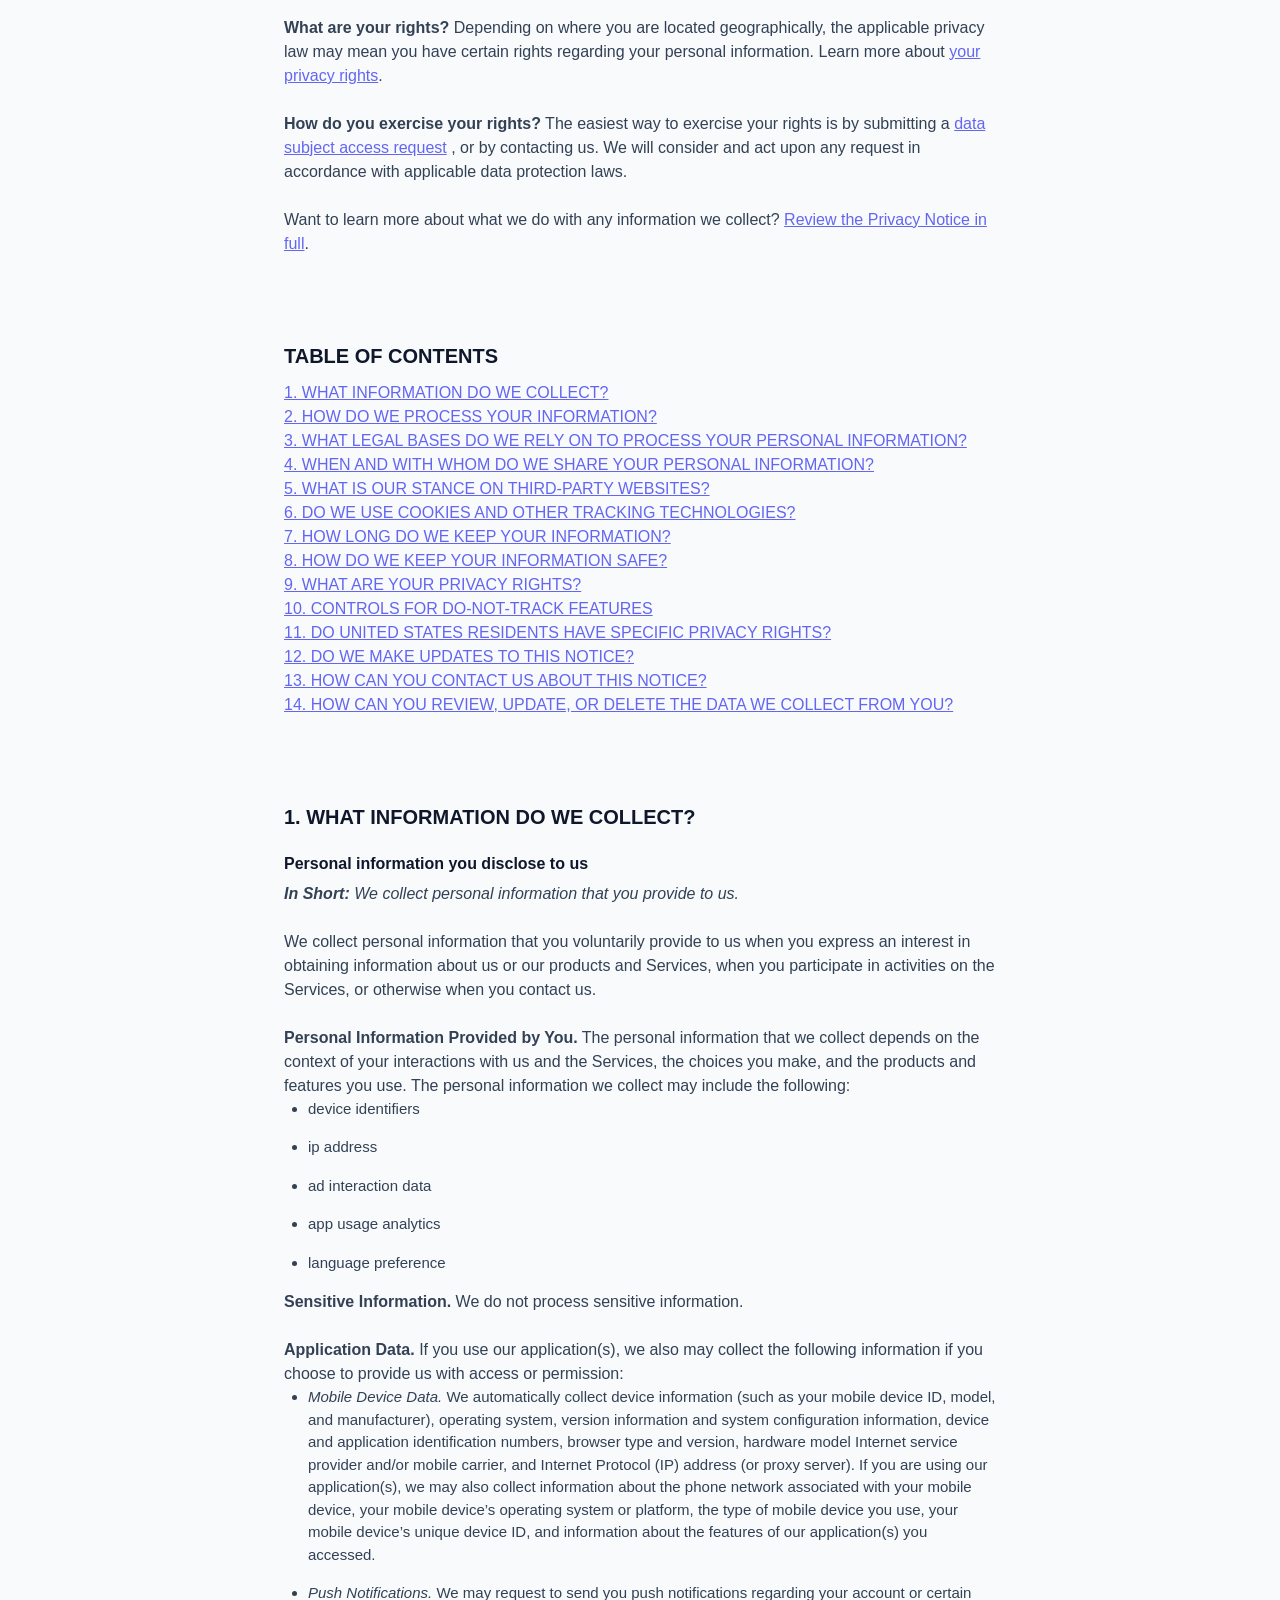
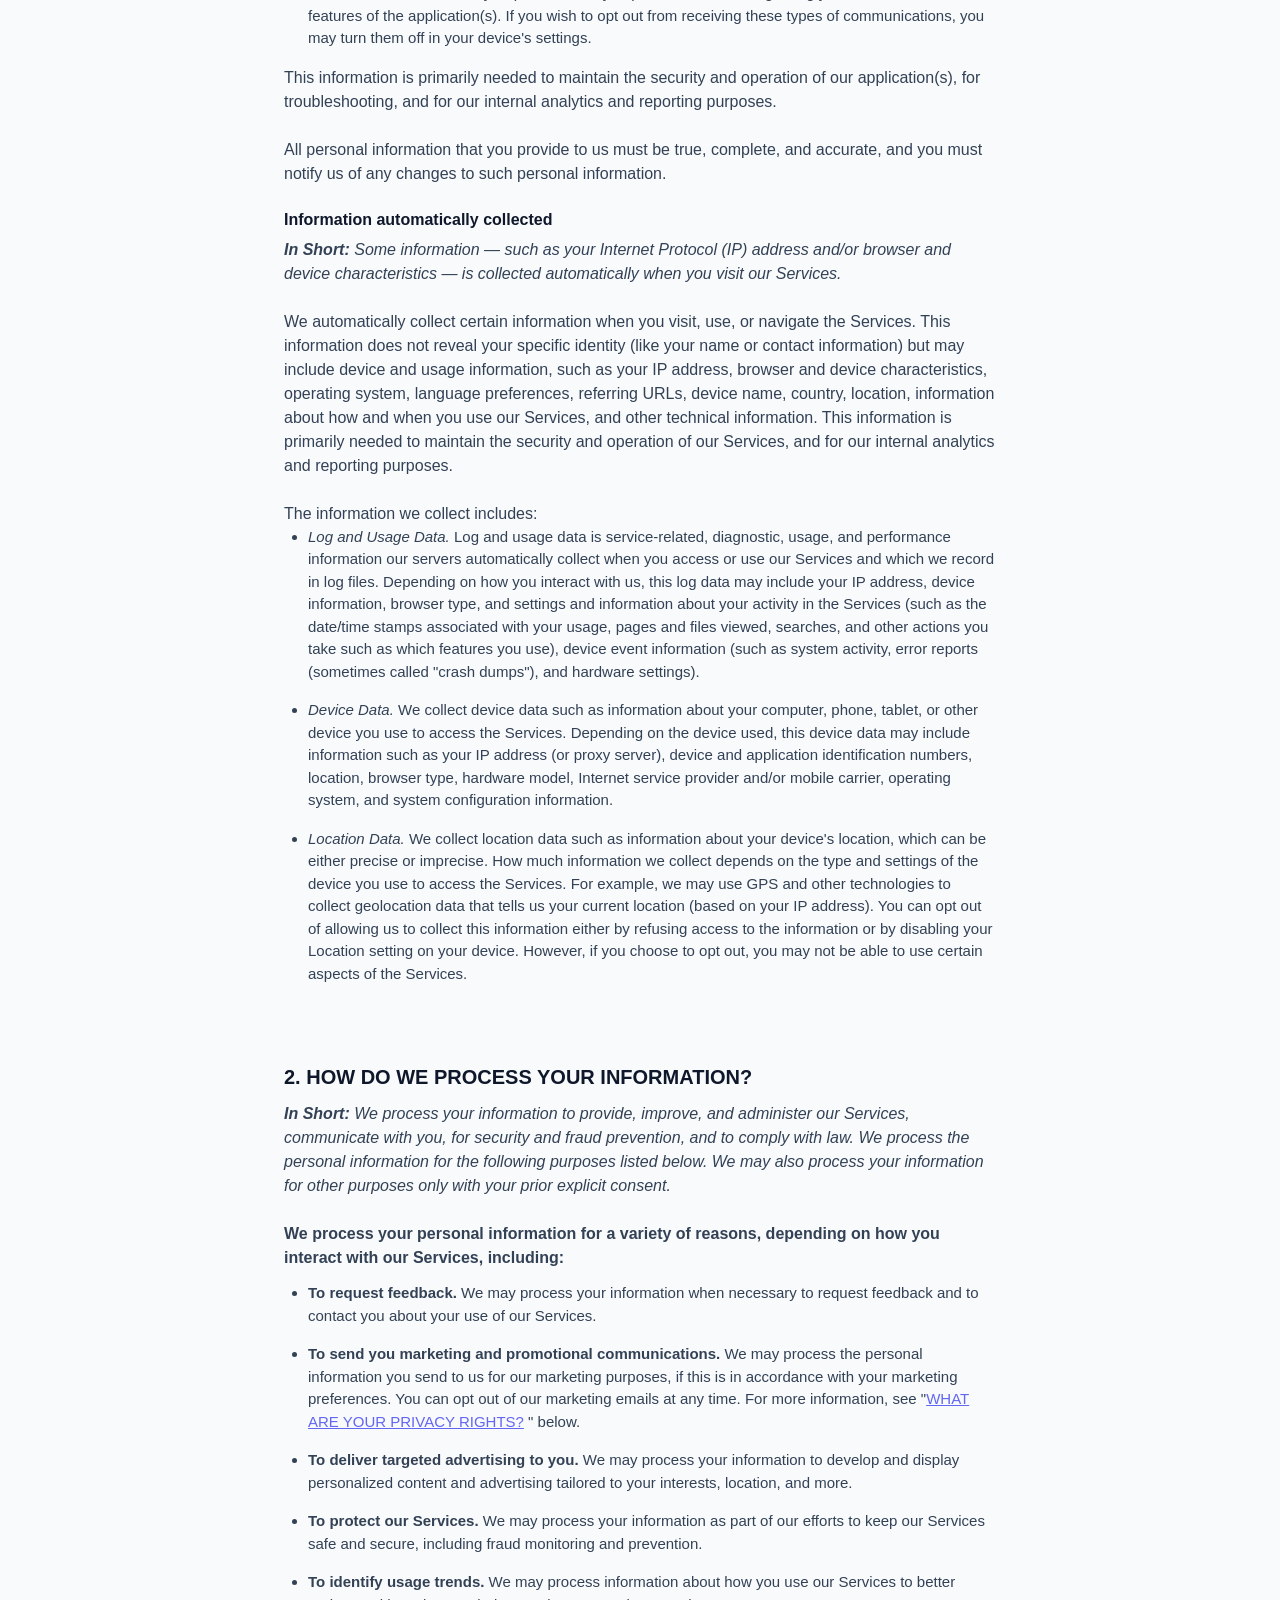
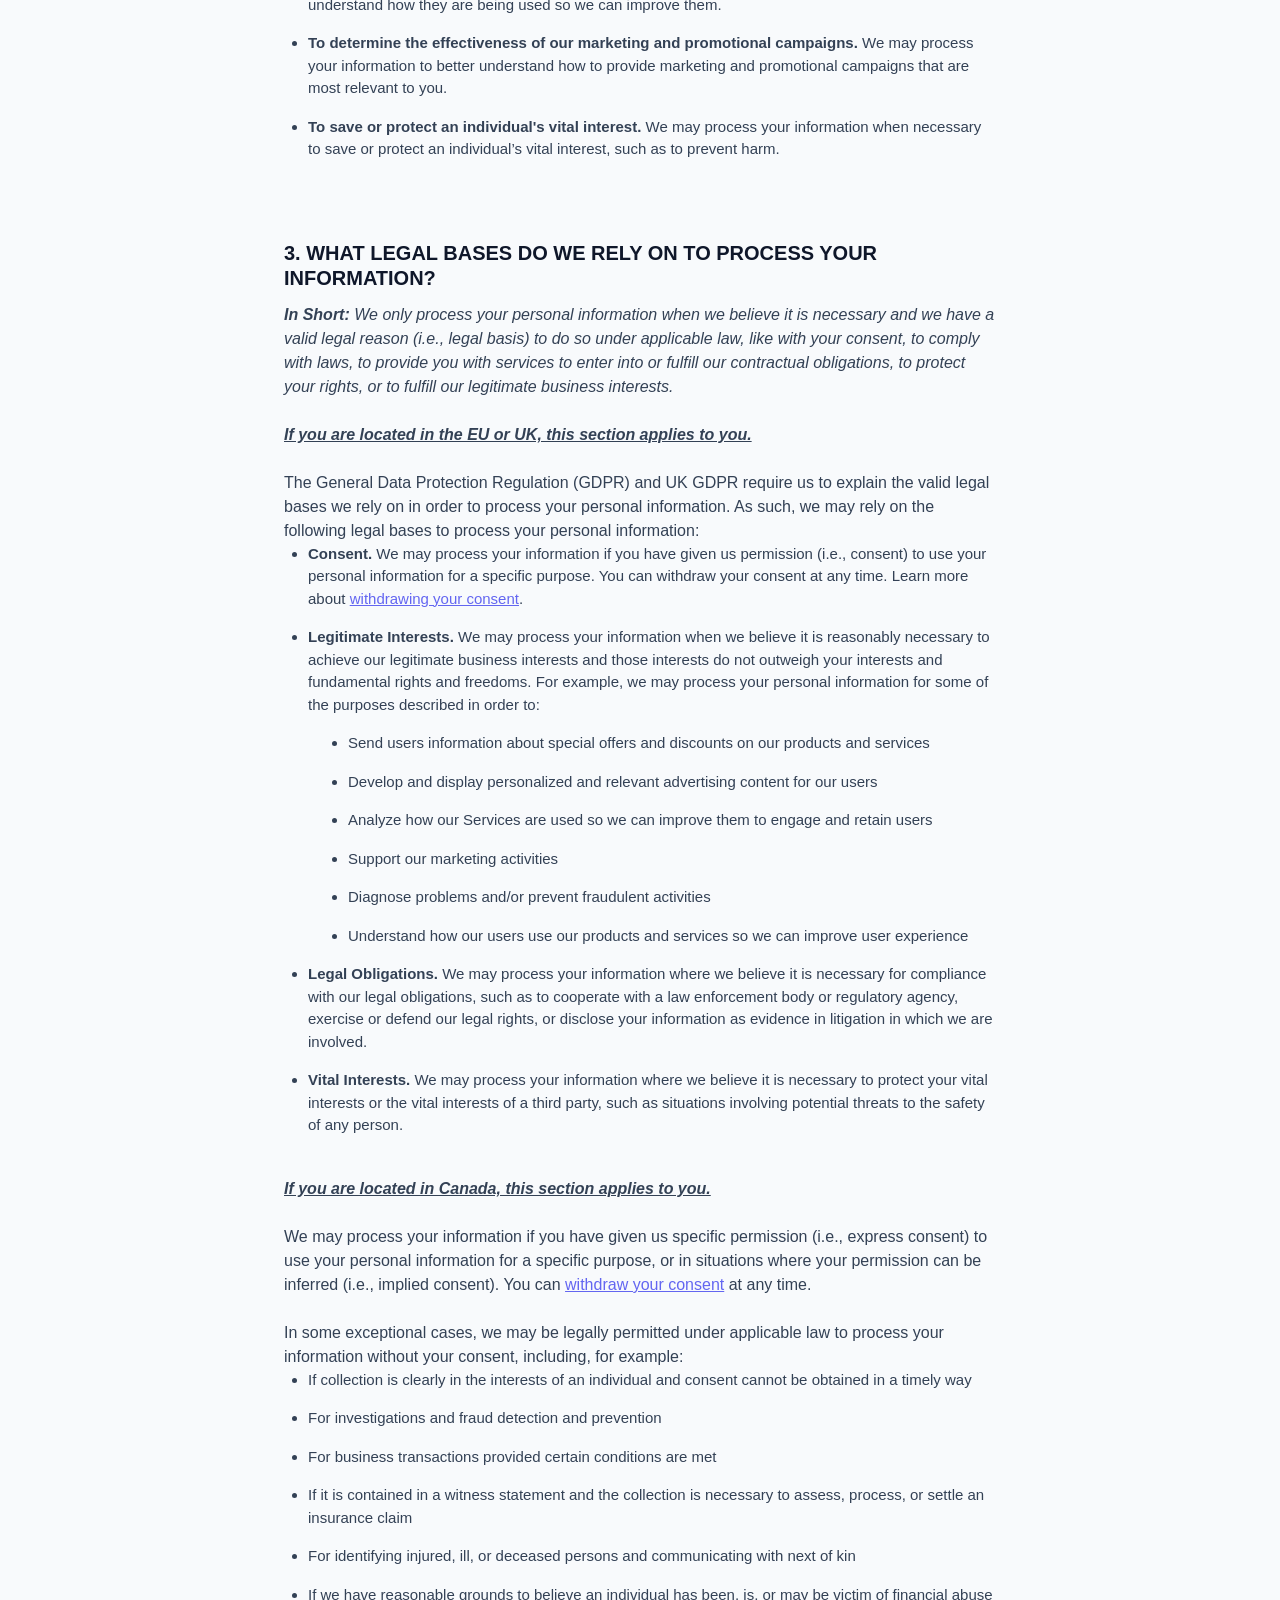
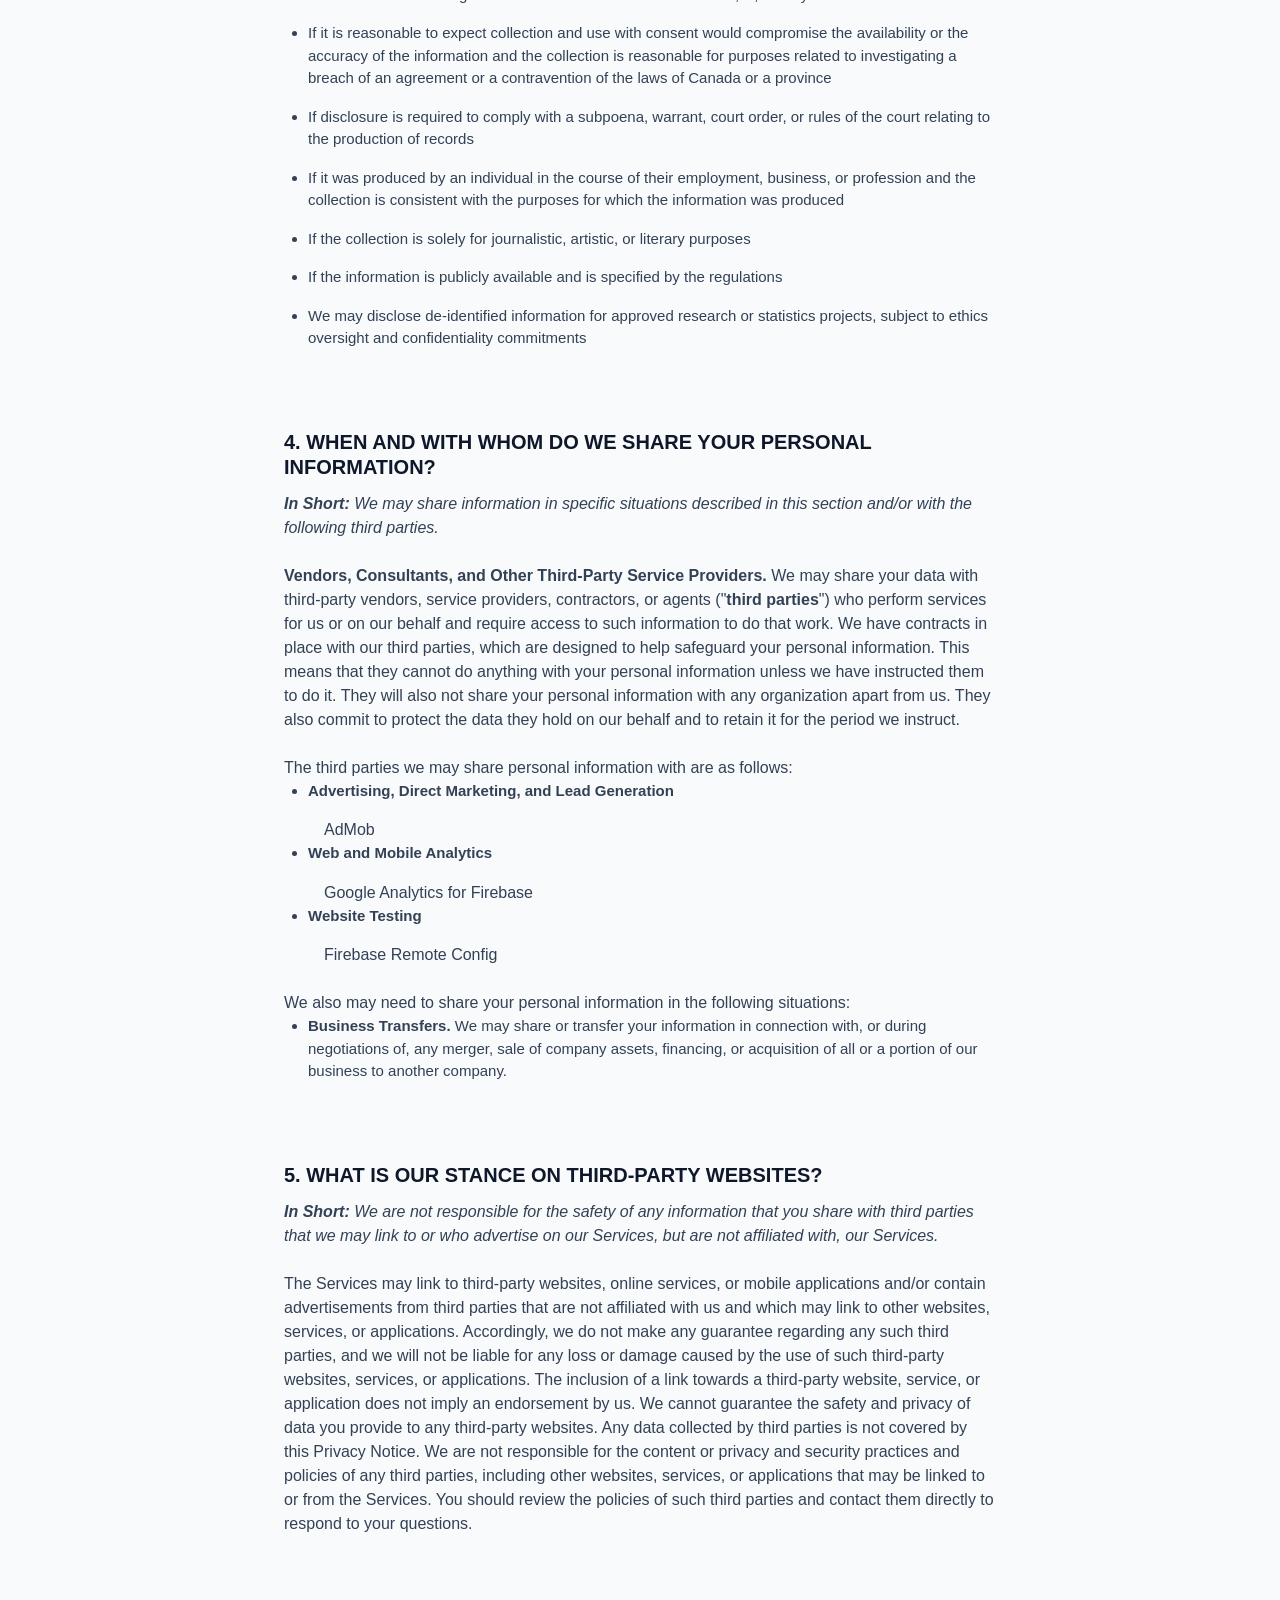
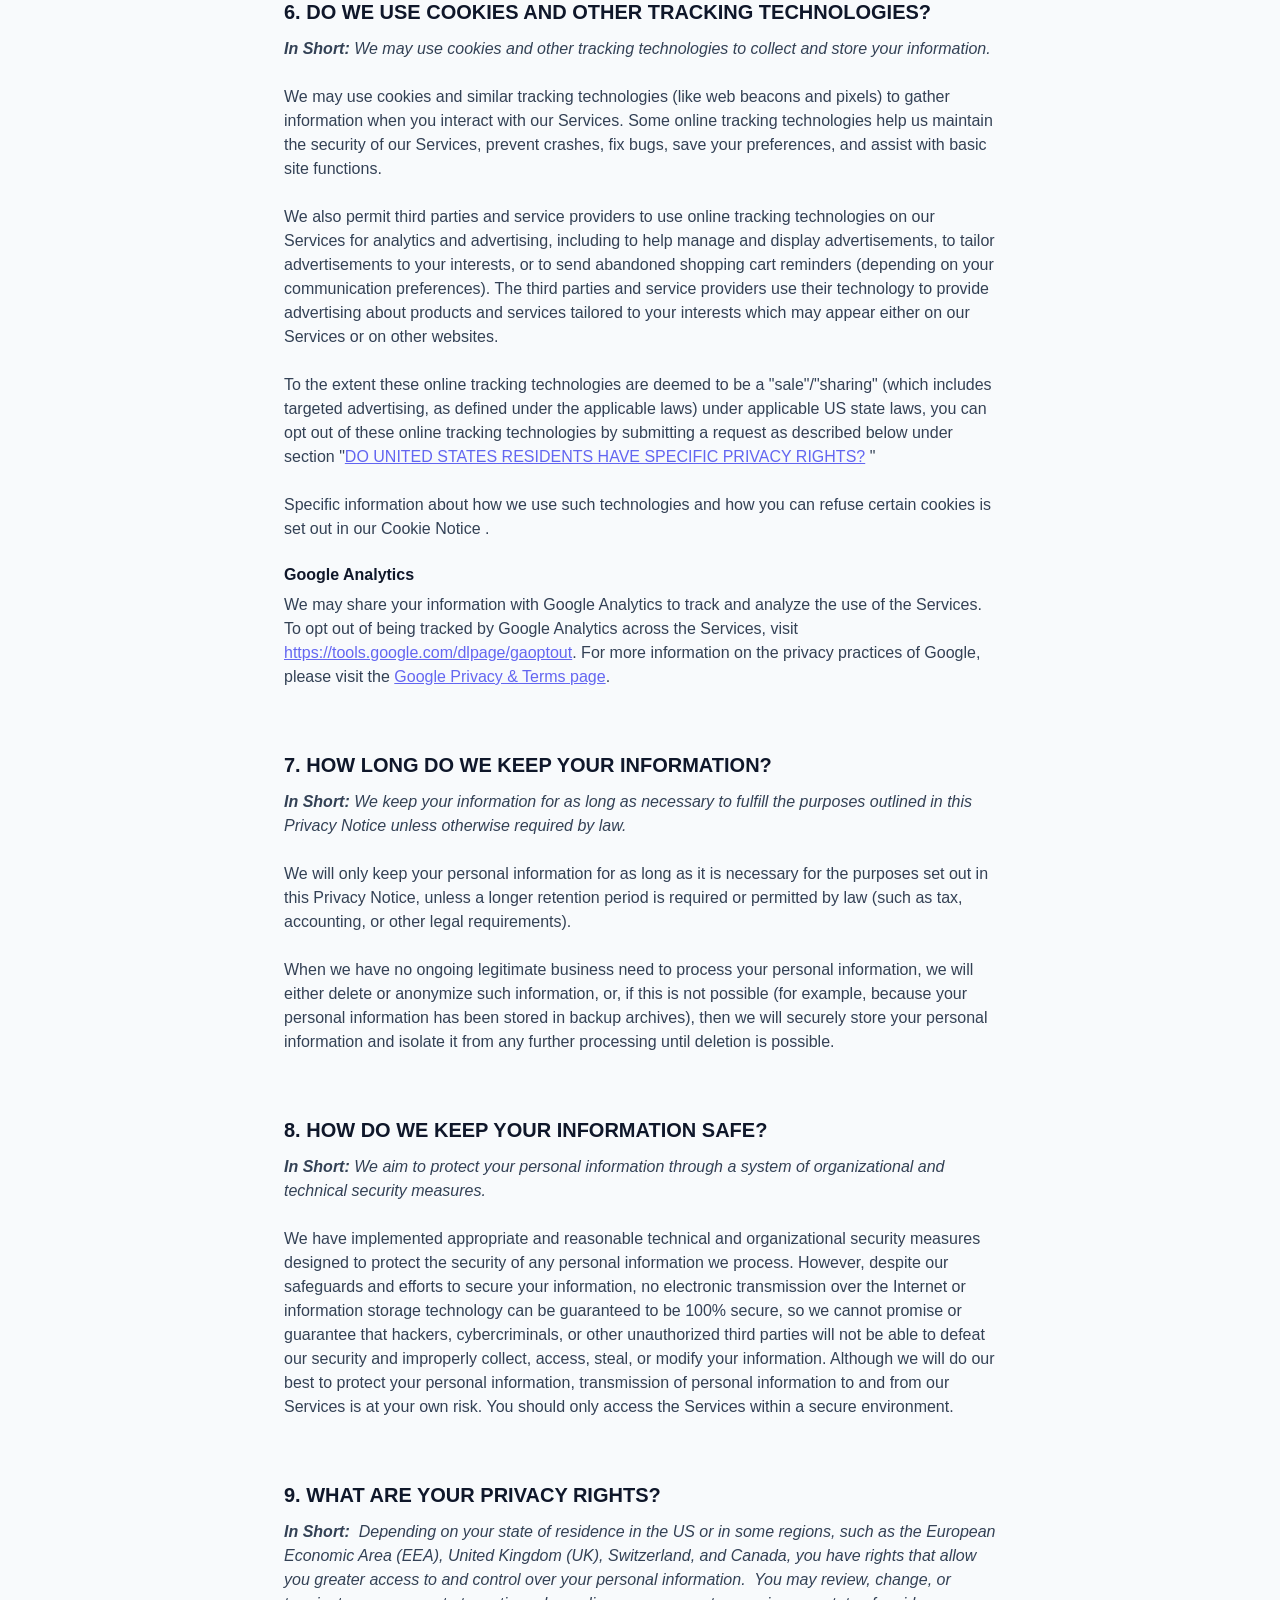
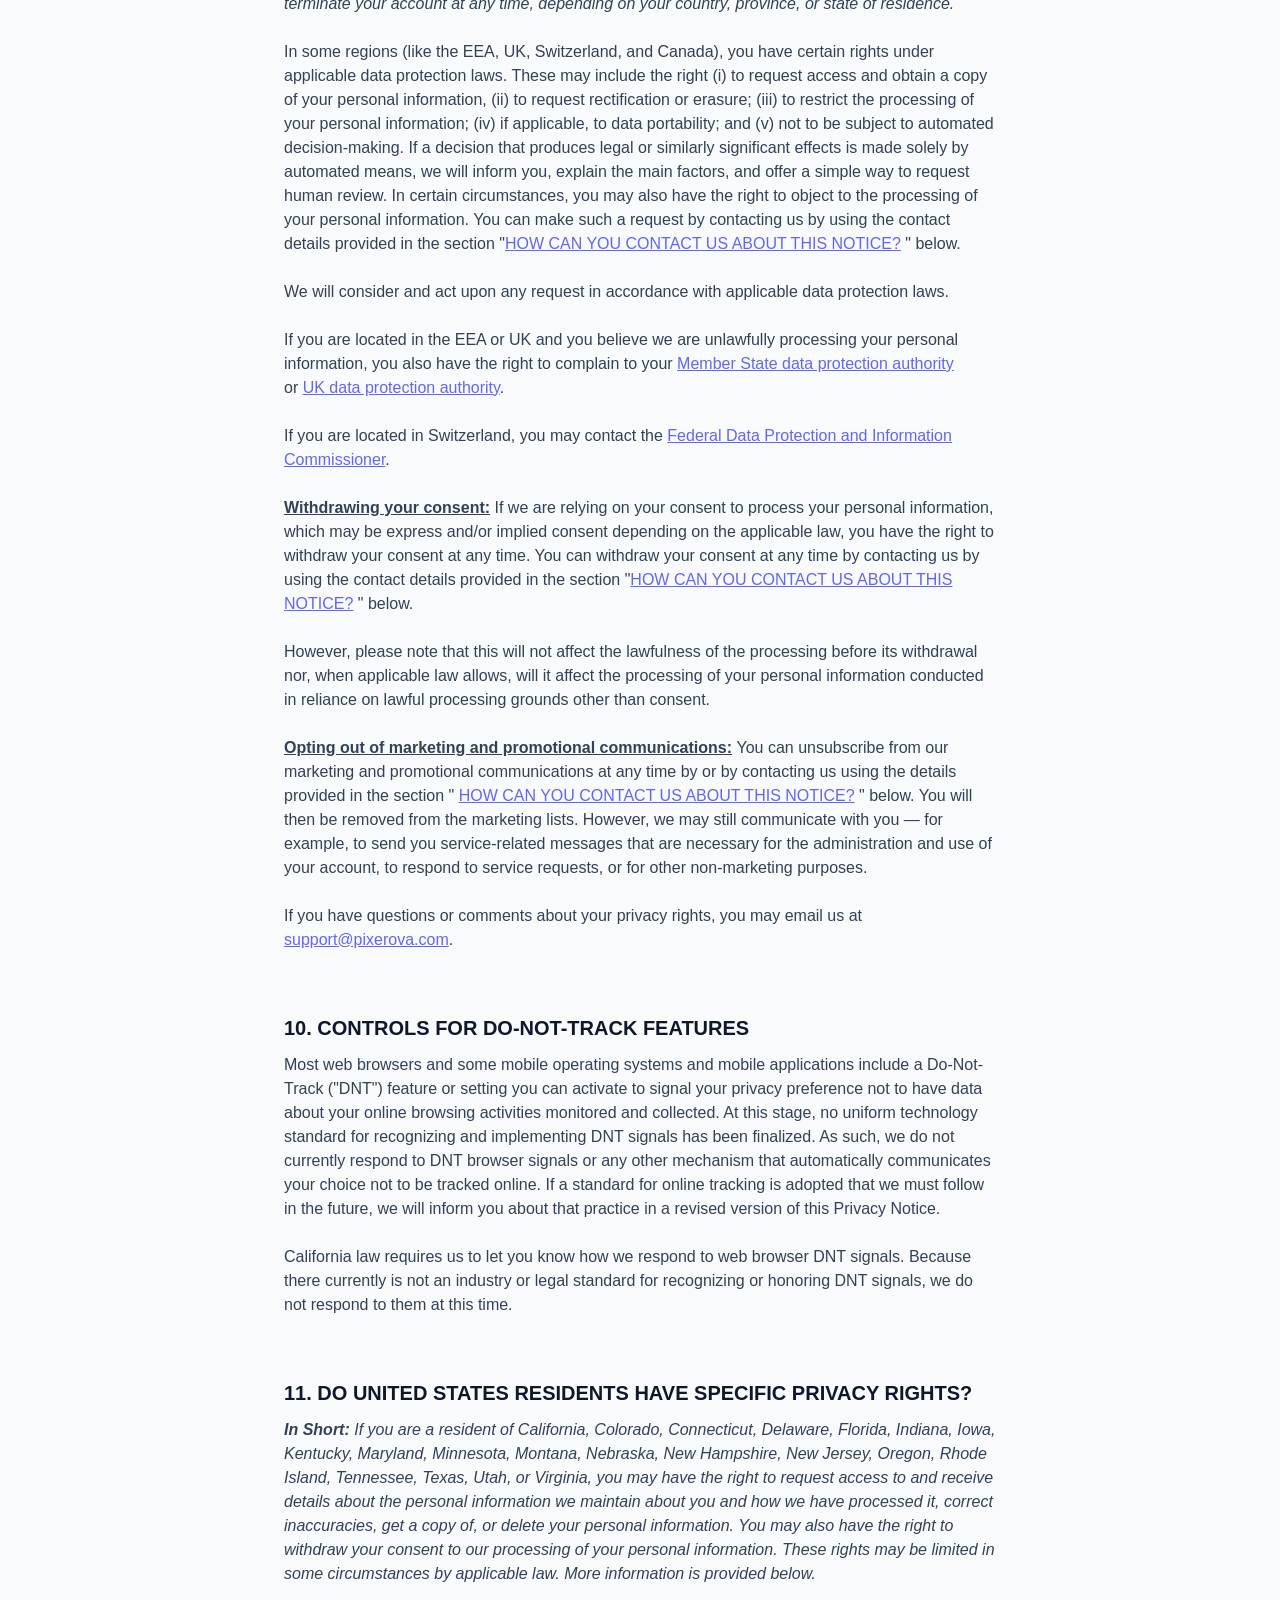
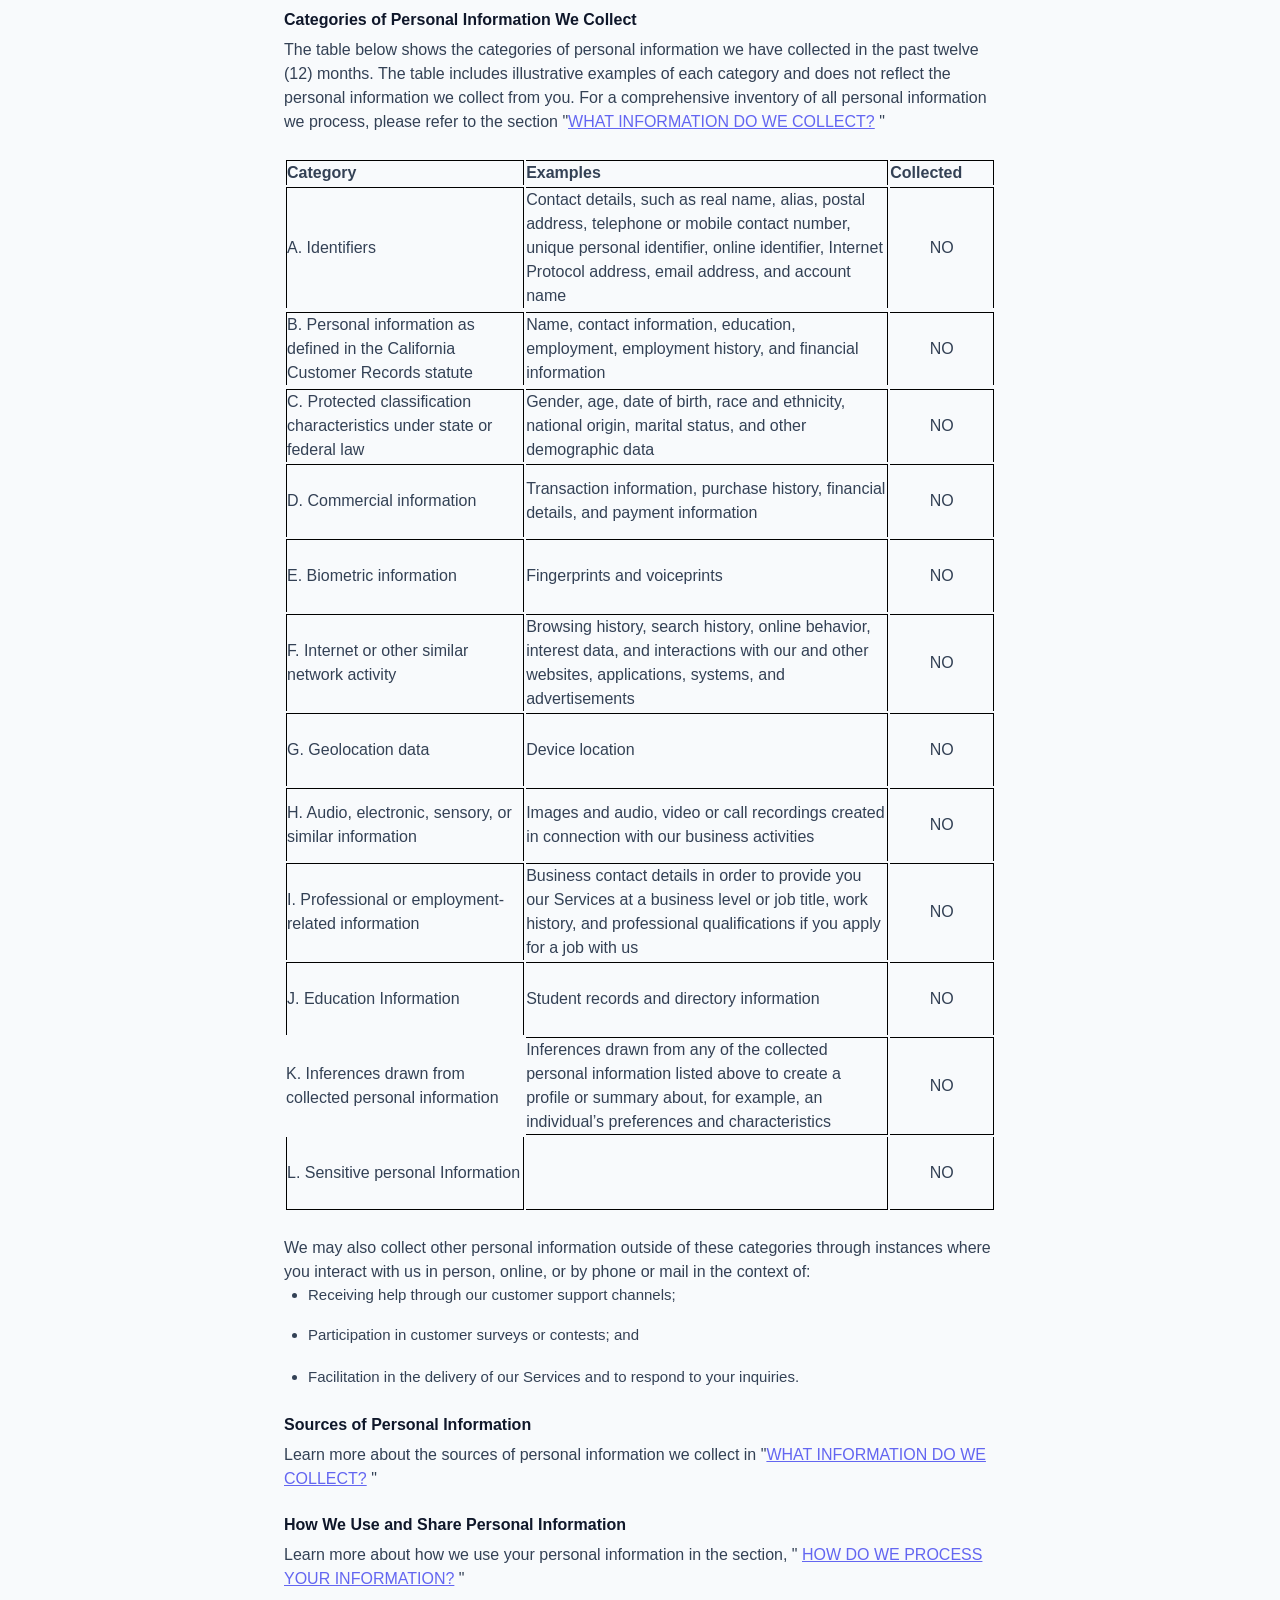
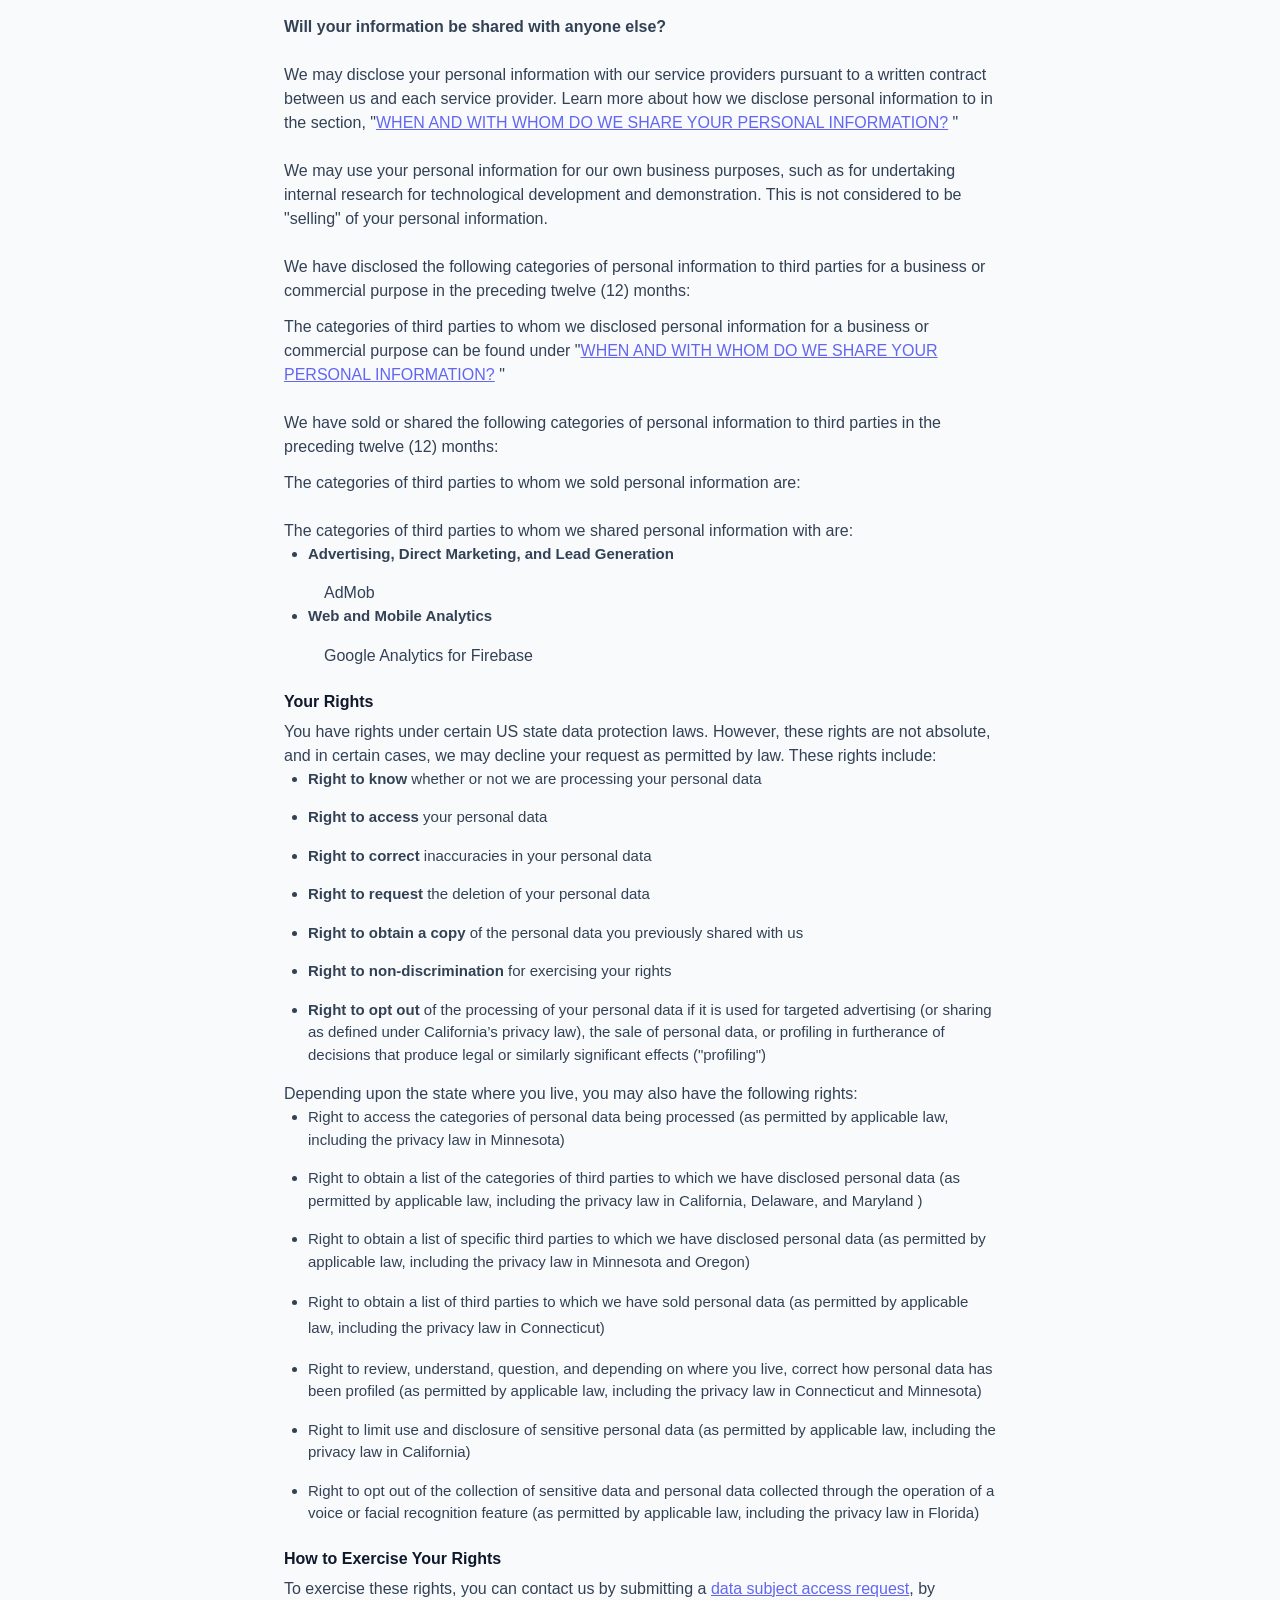
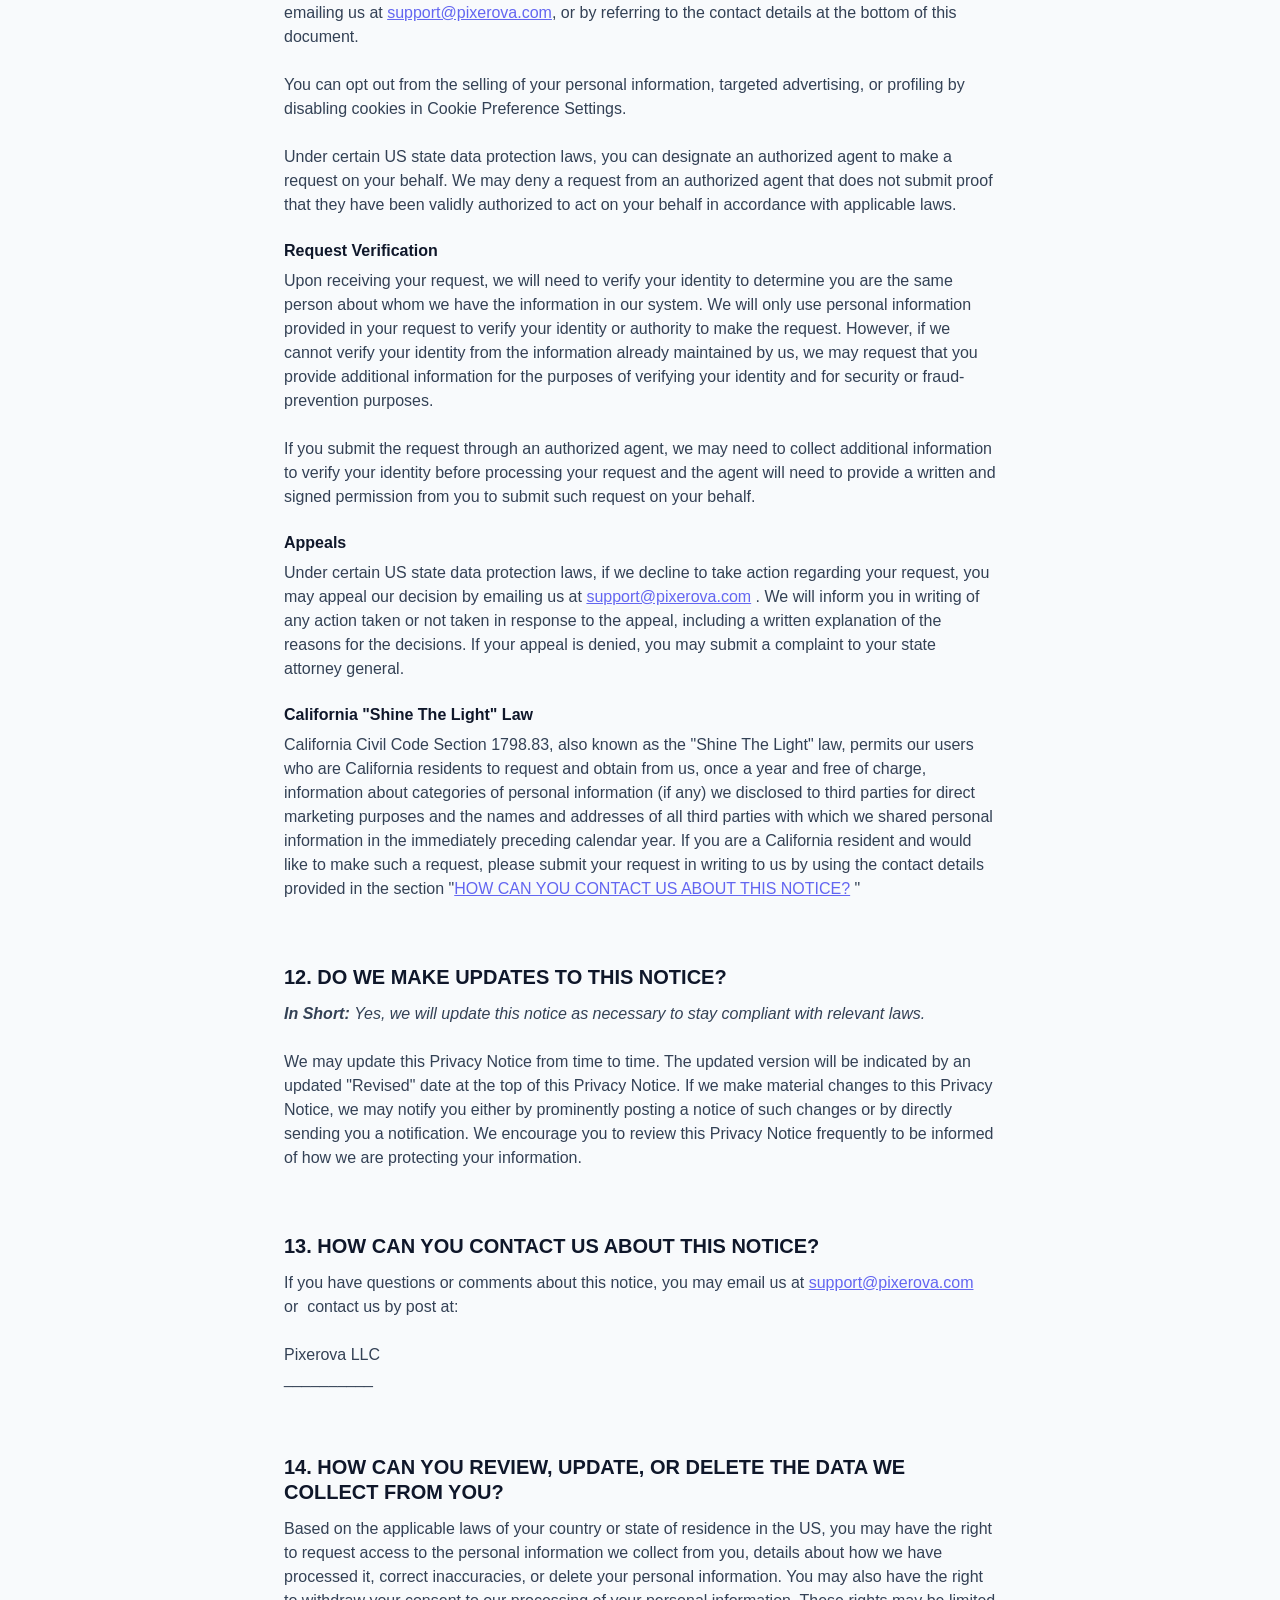
==== commit db356ff8: "Fix CSP blocking background image and lang toggle - Move hero background-image from inline style int" ====
--- a/noun-it/privacy.html
+++ b/noun-it/privacy.html
@@ -6,6 +6,9 @@
   <meta name="viewport" content="width=device-width, initial-scale=1.0" />
   <title>Privacy Policy — Noun It!</title>
   <meta name="description" content="Privacy policy for Noun It! by Pixerova." />
+  <meta http-equiv="Content-Security-Policy"
+        content="default-src 'self'; style-src 'self' 'unsafe-inline'; font-src https://fonts.gstatic.com; img-src 'self';" />
+  <link rel="icon" href="/assets/images/logo.webp" type="image/webp" />
   <link rel="stylesheet" href="../assets/styles.css" />
   <style>
     .policy-wrap {
@@ -82,7 +85,7 @@
   <!-- ── Navigation ──────────────────────────────────────────── -->
   <nav class="nav" role="navigation" aria-label="Main navigation">
     <div class="nav-inner">
-      <a href="../" class="nav-logo" style="margin-left: auto;" aria-label="Pixerova home">
+      <a href="../" class="nav-logo nav-logo--right" aria-label="Pixerova home">
         <img src="../assets/images/logo.webp" alt="Pixerova" />
       </a>
     </div>
@@ -1715,35 +1718,6 @@
     </div>
   </footer>
 
-  <!-- ── Language toggle script ──────────────────────────────── -->
-  <script>
-    (function() {
-      var currentLang = 'en';
-
-      var langBtns = document.querySelectorAll('.lang-btn');
-      var translatables = document.querySelectorAll('[data-en]');
-
-      function setLang(lang) {
-        currentLang = lang;
-        translatables.forEach(function(el) {
-          var text = el.getAttribute('data-' + lang);
-          if (text) el.textContent = text;
-        });
-        langBtns.forEach(function(btn) {
-          var active = btn.getAttribute('data-lang') === lang;
-          btn.classList.toggle('active', active);
-          btn.setAttribute('aria-pressed', active ? 'true' : 'false');
-        });
-        document.documentElement.setAttribute('lang', lang);
-      }
-
-      langBtns.forEach(function(btn) {
-        btn.addEventListener('click', function() {
-          setLang(btn.getAttribute('data-lang'));
-        });
-      });
-    })();
-  </script>
 
 </body>
 
--- a/assets/styles.css
+++ b/assets/styles.css
@@ -75,6 +75,13 @@
   font-size: clamp(28px, 4vw, 40px);
   font-weight: 700;
   margin-bottom: 20px;
+}
+
+/* ── Accessibility ──────────────────────────────────────────── */
+:focus-visible {
+  outline: 2px solid var(--color-primary);
+  outline-offset: 3px;
+  border-radius: 4px;
 }
 
 /* ── Language pill ──────────────────────────────────────────── */
@@ -110,20 +117,6 @@
   box-shadow: 0 2px 12px rgba(99,102,241,0.4);
 }
 
-/* Hero variant — pill on dark background */
-.lang-pill--dark {
-  background: rgba(255,255,255,0.1);
-  border-color: rgba(255,255,255,0.2);
-}
-
-.lang-pill--dark .lang-btn {
-  color: rgba(255,255,255,0.5);
-}
-
-.lang-pill--dark .lang-btn:hover {
-  color: rgba(255,255,255,0.8);
-}
-
 /* ── Navigation ─────────────────────────────────────────────── */
 .nav {
   position: fixed;
@@ -153,6 +146,10 @@
   width: auto;
 }
 
+.nav-logo--right {
+  margin-left: auto;
+}
+
 .nav-links {
   display: flex;
   list-style: none;
@@ -182,6 +179,7 @@
 .hero-bg {
   position: absolute;
   inset: 0;
+  background-image: url('images/main-background.webp');
   background-size: cover;
   background-position: center;
 }
@@ -272,6 +270,10 @@
   font-size: 16px;
 }
 
+.about-text .section-label {
+  margin-top: 28px;
+}
+
 .about-areas {
   list-style: none;
   display: flex;
@@ -411,11 +413,17 @@
     grid-template-columns: 1fr;
   }
   .nav-links {
-    display: none;
+    display: flex;
+    gap: 20px;
+    margin-right: 12px;
+  }
+  .nav-links a {
+    font-size: 13px;
   }
 }
 
 @media (max-width: 480px) {
   :root { --section-padding: 64px 20px; }
   .hero-content { padding: 100px 20px 60px; }
-}
+  .nav-links { display: none; }
+}
